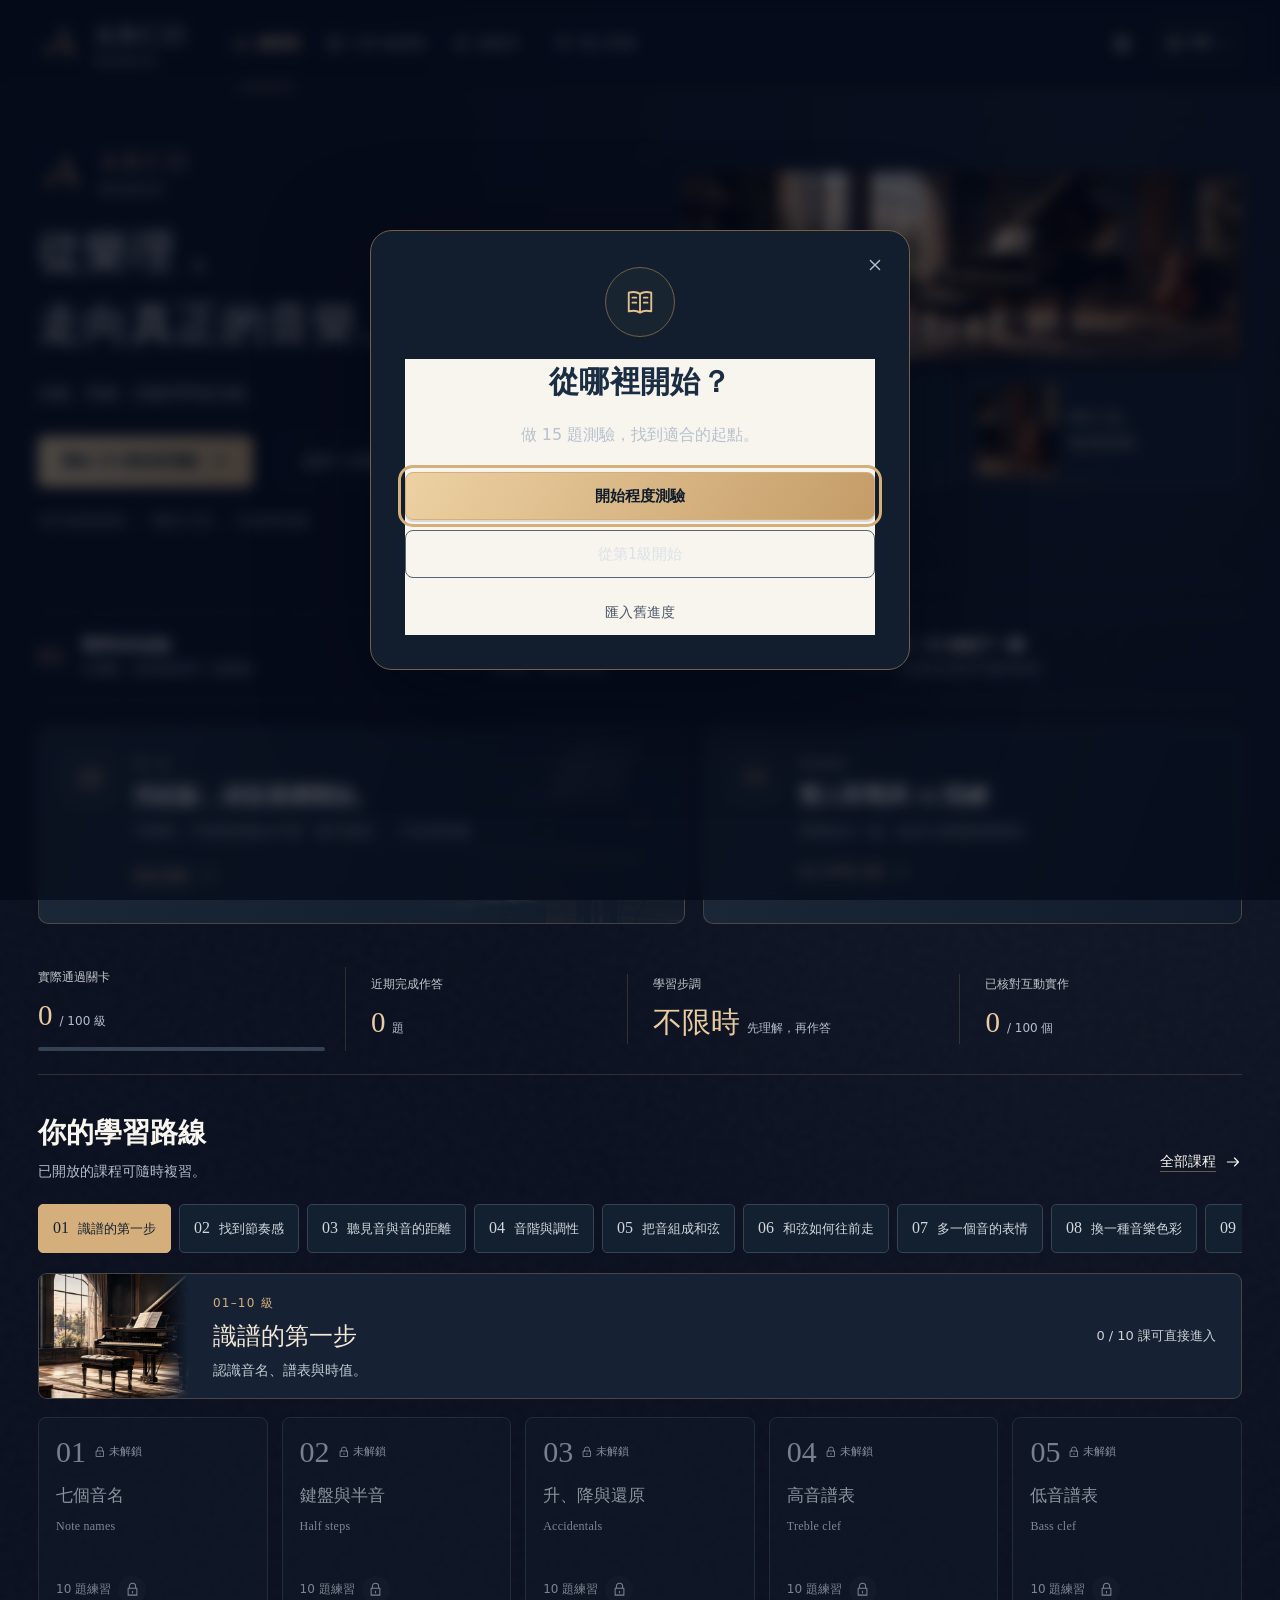
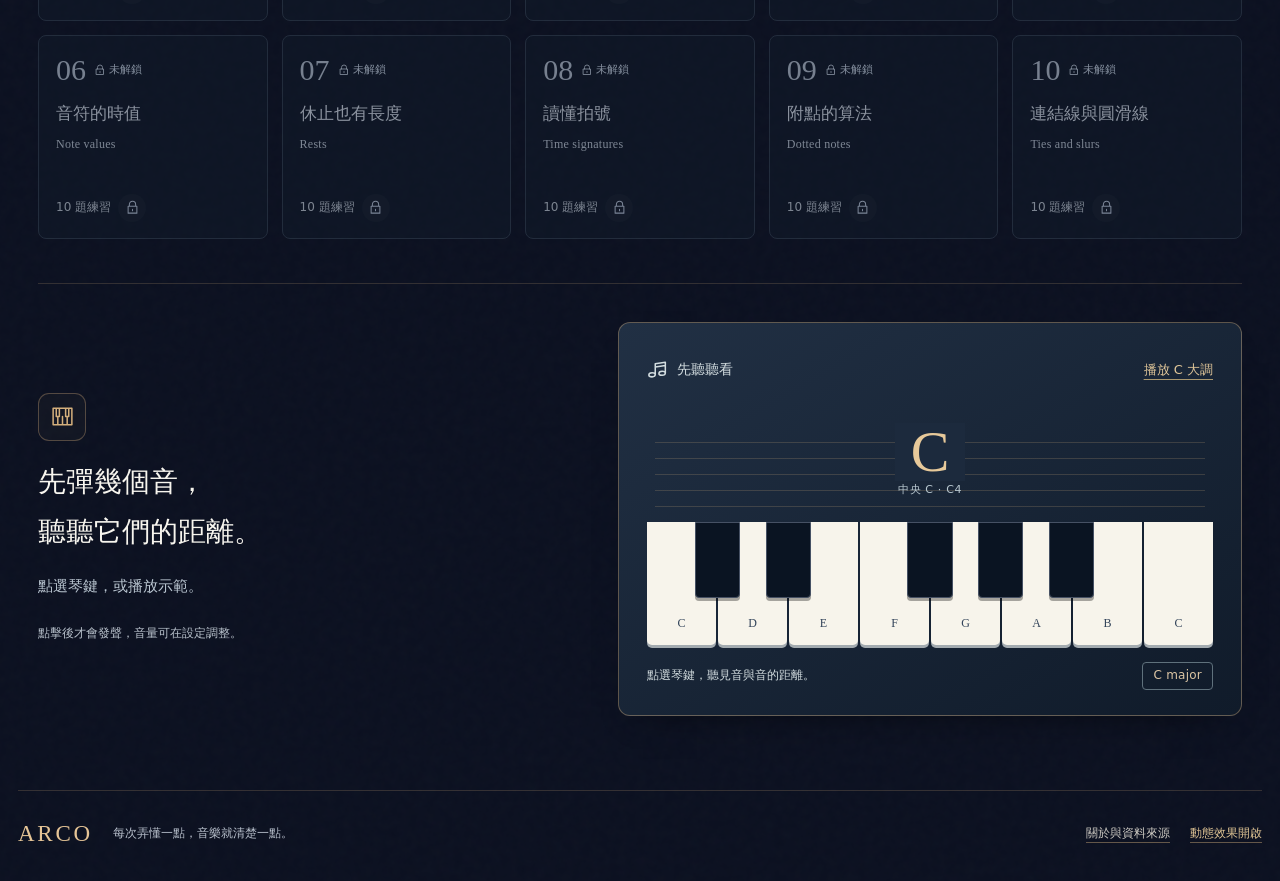
==== index.html @ 60770816 "Add files via upload" ====
<!doctype html>
<html lang="zh-Hant-TW">
<head>
<script id="arco-storage">'use strict';
/** Production storage: original ARCO keys, never copies or merges preview progress.
 * Calls keep native failure semantics, so existing save/backup warnings still work.
 */
window.ArcoStorage = Object.freeze({
 getItem(key){return window.localStorage.getItem(String(key));},
 setItem(key,value){window.localStorage.setItem(String(key),String(value));},
 removeItem(key){window.localStorage.removeItem(String(key));},
 key(index){return window.localStorage.key(index);},
 get length(){return window.localStorage.length;},
 addEventListener(...args){window.addEventListener(...args);}
});
</script>
<meta charset="utf-8"><meta name="viewport" content="width=device-width, initial-scale=1">
<meta name="theme-color" content="#0B1020"><meta name="description" content="100 級樂理練習。每課一個觀念，先聽再試，把知識帶進演奏。">
<title>ARCO 正式版 | 樂理練習室｜把樂理帶進演奏</title>
<meta name="color-scheme" content="dark light">
<!-- ARCO social preview: static tags for link crawlers; gold-logo-r1. -->
<!-- Keep these absolute URLs in sync if the public website moves. -->
<link rel="canonical" href="https://chien930207-cyber.github.io/ARCO/">
<meta property="og:type" content="website">
<meta property="og:site_name" content="ARCO">
<meta property="og:title" content="ARCO｜樂理教學網站">
<meta property="og:description" content="100 級循序漸進的課程，搭配圖解與闖關練習，帶你一步步享受樂理的世界。零基礎也能開始，一起來試試！">
<meta property="og:url" content="https://chien930207-cyber.github.io/ARCO/">
<meta property="og:locale" content="zh_TW">
<meta property="og:image" content="https://chien930207-cyber.github.io/ARCO/icons/arco-share-gold-r1.png">
<meta property="og:image:secure_url" content="https://chien930207-cyber.github.io/ARCO/icons/arco-share-gold-r1.png">
<meta property="og:image:type" content="image/png">
<meta property="og:image:width" content="1200">
<meta property="og:image:height" content="630">
<meta property="og:image:alt" content="ARCO 金色 A Logo，深藍色背景">
<meta name="twitter:card" content="summary_large_image">
<meta name="twitter:title" content="ARCO｜樂理教學網站">
<meta name="twitter:description" content="100 級循序漸進的課程，搭配圖解與闖關練習，帶你一步步享受樂理的世界。零基礎也能開始，一起來試試！">
<meta name="twitter:image" content="https://chien930207-cyber.github.io/ARCO/icons/arco-share-gold-r1.png">
<meta name="twitter:image:alt" content="ARCO 金色 A Logo，深藍色背景">
<!-- End ARCO social preview. -->
<link rel="icon" href="./favicon.ico">
<link rel="icon" type="image/png" sizes="32x32" href="./icons/arco-gold-32-r3.png">
<link rel="apple-touch-icon" sizes="180x180" href="./icons/arco-gold-180-r3.png">
<!-- ARCO approved gold logo / deployment gold-r3 -->






<meta name="application-name" content="ARCO">
<meta name="apple-mobile-web-app-title" content="ARCO">
<meta name="mobile-web-app-capable" content="yes">
<meta name="apple-mobile-web-app-capable" content="yes">
<meta name="apple-mobile-web-app-status-bar-style" content="default">
<meta name="arco-icon-release" content="gold-r3">
<meta name="arco-music-release" content="2.6.2-recordings-default-on">
<style>*{box-sizing:border-box} :root{--paper:#f3f5f4;--white:#fff;--ink:#172c3b;--navy:#203b4c;--brass:#a78246;--gold:#d5b987;--muted:#53636c;--line:#dce3e3;--pale:#e9eff0;--good:#276052;--bad:#a13f39;--serif:'Noto Serif CJK TC','Noto Serif TC','Songti TC','PMingLiU',Georgia,serif;--sans:'Noto Sans CJK TC','PingFang TC','Microsoft JhengHei',system-ui,sans-serif}html{scroll-behavior:smooth;scroll-padding-top:100px}body{margin:0;background:var(--paper);color:var(--ink);font-family:var(--sans);font-size:16px;line-height:1.7}button,input,select{font:inherit}button,a,input,select{touch-action:manipulation}button{cursor:pointer;color:inherit}button:disabled{cursor:not-allowed;opacity:.55}a{color:inherit;text-decoration:none}a:hover{text-decoration:none}button{border:0;background:none}button:focus-visible,a:focus-visible,input:focus-visible,select:focus-visible,summary:focus-visible{outline:3px solid var(--brass);outline-offset:4px}svg{width:22px;height:22px;fill:none;stroke:currentColor;stroke-width:1.6;stroke-linecap:round;stroke-linejoin:round;flex-shrink:0}h1,h2,h3,h4,p{margin:0}h1,h2,h3{line-height:1.35}h1,h2{font-family:var(--serif);font-weight:600}h1{font-size:42px;letter-spacing:.015em}h2{font-size:29px}h3{font-size:18px;font-weight:600}p{max-width:72ch}small{font-size:13px}button,a{ -webkit-tap-highlight-color:transparent}input,select{border:1px solid var(--line);border-radius:7px;background:var(--white);min-height:46px;padding:9px 12px;max-width:100%;color:var(--ink)}input[type=range]{padding:0;min-height:30px;accent-color:var(--navy)}input[type=checkbox]{min-height:22px;width:22px;accent-color:var(--ink)}label{font-size:14px;font-weight:600}hr{border:0;border-top:1px solid var(--line);margin:28px 0}.skip{position:fixed;top:-100px;z-index:999;background:var(--ink);color:white;padding:10px 20px}.skip:focus{top:5px}.header{height:88px;position:sticky;top:0;z-index:30;background:rgba(243,245,244,.97);border-bottom:1px solid var(--line)}.header-inner{max-width:1280px;margin:auto;padding:0 42px;height:100%;display:flex;align-items:center;gap:48px}.brand{display:flex;align-items:center;gap:13px;flex-shrink:0}.brand svg{width:37px;height:40px;stroke-width:1.3}.brand>span{font-family:Georgia,serif;font-size:29px;line-height:1.12;letter-spacing:.095em}.brand small{font-family:var(--sans);font-size:10px;letter-spacing:.23em;display:block;margin-top:6px}.header nav{display:flex;align-self:stretch;gap:29px;align-items:center}.header nav a{font-size:14px;white-space:nowrap;display:flex;align-items:center;gap:5px;height:100%;position:relative;color:var(--muted)}.header nav a.active{color:var(--ink);font-weight:600}.header nav a.active:after{content:'';position:absolute;bottom:0;left:0;right:0;height:3px;background:var(--ink)}#wrong-count:not(:empty){font-size:10px;min-width:17px;padding:0 4px;border-radius:10px;background:var(--line);text-align:center}.header-tools{margin-left:auto;display:flex;gap:12px;align-items:center}.mode-badge{font-size:12px;border:1px solid #c1cacc;border-radius:30px;padding:6px 13px;white-space:nowrap;min-height:38px}.icon-button{display:inline-flex;align-items:center;justify-content:center;width:44px;height:44px;border-radius:50%}.icon-button:hover{background:var(--pale)}main{max-width:1280px;margin:0 auto;padding:46px 42px 70px;min-height:calc(100vh - 181px)}main:focus{outline:none}.hero{display:grid;grid-template-columns:1fr 1.05fr;gap:64px;align-items:center;min-height:390px;margin:5px 0 45px}.hero-copy{padding:12px 0}.hero h1{font-size:46px;line-height:1.55;letter-spacing:.02em;margin-bottom:20px}.hero .intro{color:var(--muted);font-size:16px;line-height:1.95;max-width:355px}.hero-actions{display:flex;align-items:center;gap:22px;margin-top:29px}.btn{display:inline-flex;align-items:center;justify-content:center;gap:9px;min-height:48px;padding:11px 23px;border:1px solid var(--ink);border-radius:7px;background:var(--ink);color:#fff;font-size:14px;font-weight:600;transition:background .18s,transform .18s}.btn:hover:not(:disabled){background:#304958;transform:translateY(-1px)}.btn.secondary{background:transparent;color:var(--ink);border-color:#bbc7cc}.btn.secondary:hover{background:var(--pale)}.btn.light{background:#fff;color:var(--ink);border-color:#fff}.btn.small{min-height:42px;padding:7px 16px;font-size:13px}.btn.danger{background:var(--bad);border-color:var(--bad)}.text-button{display:inline-flex;align-items:center;gap:8px;padding:10px 0;min-height:44px;font-size:14px;text-decoration:underline;text-underline-offset:5px;text-decoration-color:#a8b4b9}.text-button:hover{color:var(--brass)}.hint{font-size:13px;color:var(--muted)}.hero .hint{margin-top:18px}.instrument{position:relative;background:var(--ink);color:#eef3f4;border-radius:16px;padding:28px 32px 30px;overflow:hidden;box-shadow:0 20px 30px -25px #12202d80}.instrument-top{display:flex;justify-content:space-between;align-items:center;font-size:13px;color:#d2dcdf;gap:8px}.instrument-title{display:flex;align-items:center;gap:8px;font-size:14px}.instrument-top .text-button{color:#e0c699;font-size:12px;min-height:30px;padding:0;text-decoration-color:#aa986f}.instrument-note{height:126px;display:flex;align-items:center;justify-content:center;position:relative;margin:12px 0 2px}.instrument-note:before{content:'';position:absolute;left:8px;right:8px;top:23px;height:81px;background:repeating-linear-gradient(transparent 0,transparent 15px,#aabbc332 15px,#aabbc332 16px)}.instrument-note .note-name{font-family:Georgia,serif;font-size:58px;line-height:1;color:#e4c995;z-index:1;min-width:60px;text-align:center;position:relative;background:var(--ink);padding:0 16px}.instrument-note .note-detail{position:absolute;bottom:0;font-size:11px;color:#bac9d1;letter-spacing:.06em}.piano{height:136px;display:flex;position:relative;margin:24px 0 17px;gap:2px;isolation:isolate}.piano .white-key{border-radius:0 0 5px 5px;background:#f4f5f0;flex:1;position:relative;box-shadow:0 3px 0 #a3abb0;color:#78838b;font-family:Georgia,serif;font-size:12px;padding-top:95px;min-width:0;transition:background .12s}.piano .white-key.active{background:#d3bc93;color:#172c3b;transform:translateY(2px)}.piano .black-key{position:absolute;background:#11212d;border:1px solid #384b59;z-index:2;width:8%;height:83px;border-radius:0 0 4px 4px;top:0;transform:translateX(-50%);box-shadow:0 3px 0 #0005;padding:0}.piano .black-key.active{background:#a78246;transform:translate(-50%,2px)}.instrument-bottom{display:flex;align-items:center;justify-content:space-between;font-size:12px;color:#d2dcdf}.instrument-bottom .key-tag{border:1px solid #5f717c;padding:2px 10px;border-radius:4px;letter-spacing:.02em}.progress-strip{border-top:1px solid var(--line);border-bottom:1px solid var(--line);padding:22px 0;display:grid;grid-template-columns:1.2fr 1fr 1fr 1.2fr;gap:24px;align-items:center;margin-bottom:43px}.progress-strip .stat{border-right:1px solid var(--line);padding-right:20px}.progress-strip .stat:last-child{border:0;padding:0}.stat-label{font-size:12px;color:var(--muted);display:block;margin-bottom:5px}.stat-value{font-family:Georgia,serif;font-size:25px}.stat-value span{font-family:var(--sans);font-size:12px;margin-left:7px;color:var(--muted)}.progress-strip p{font-size:12px;line-height:1.7}.tiny-progress{height:3px;background:#dce3e5;margin-top:10px;border-radius:5px;overflow:hidden}.tiny-progress div{height:100%;background:var(--brass)}.section-heading{display:flex;justify-content:space-between;align-items:flex-end;margin-bottom:24px;gap:16px}.section-heading p{color:var(--muted);font-size:14px;margin-top:7px}.section-heading .text-button{white-space:nowrap}.chapter-tabs{display:flex;gap:9px;overflow:auto;padding-bottom:13px;margin:0 0 11px;scrollbar-width:thin}.chapter-tab{flex-shrink:0;padding:9px 14px;border:1px solid var(--line);border-radius:5px;font-size:13px;min-height:45px;display:flex;align-items:center;gap:9px;background:#fff}.chapter-tab.active{background:var(--ink);border-color:var(--ink);color:white}.chapter-tab span{font-family:Georgia,serif;opacity:.75}.course-grid{display:grid;grid-template-columns:repeat(5,minmax(0,1fr));gap:12px}.course{border:1px solid var(--line);border-radius:8px;background:#fff;padding:17px 17px 15px;text-align:left;min-height:155px;display:flex;flex-direction:column;position:relative;transition:transform .17s,border-color .17s;overflow:hidden}.course:hover:not(:disabled){border-color:var(--brass);transform:translateY(-3px)}.course-top{display:flex;justify-content:space-between;align-items:center;color:var(--muted);font-size:11px;margin-bottom:15px}.level-number{font-family:Georgia,serif;font-size:24px;color:var(--ink)}.course h3{font-family:var(--serif);font-size:16px;line-height:1.5;margin-bottom:12px}.course-bottom{margin-top:auto;font-size:11px;color:var(--muted);display:flex;justify-content:space-between;align-items:center;gap:3px}.course-bottom svg{width:15px;height:15px}.course.passed{border-color:#a6bdb4}.course.passed .course-status{color:var(--good)}.course.current{background:#e8eeed;border-color:#b1c0c2}.course.locked{background:#eef1f0;opacity:.66}.quiet-banner{margin-top:34px;background:var(--pale);padding:23px 27px;border-radius:9px;display:flex;align-items:center;gap:20px}.quiet-banner>svg{width:32px;height:32px}.quiet-banner h3{font-family:var(--serif);font-size:18px}.quiet-banner p{font-size:13px;color:var(--muted);margin-top:4px}.quiet-banner .btn{margin-left:auto;white-space:nowrap}.footer{max-width:1196px;margin:0 auto;padding:22px 0 26px;border-top:1px solid var(--line);display:flex;align-items:center;gap:22px;font-size:12px;color:var(--muted)}.footer-brand{font-family:Georgia,serif;font-size:20px;letter-spacing:.08em;color:var(--ink)}.footer .text-button{margin-left:auto;font-size:12px}.footer small{font-size:11px}.page-head{margin:6px 0 31px;display:flex;justify-content:space-between;align-items:flex-end;gap:24px}.page-head h1{font-size:36px}.page-head p{margin-top:11px;font-size:15px;color:var(--muted)}.badge{display:inline-block;border:1px solid #bccbc8;background:#edf2ef;color:#33534b;border-radius:4px;padding:3px 8px;font-size:11px;white-space:nowrap}.badge.test{background:#f2ece1;border-color:#dcccad;color:#785e31}.toolbar{display:flex;gap:12px;margin:25px 0 22px;align-items:center}.search-box{position:relative;flex:1;max-width:390px}.search-box input{width:100%;padding-left:42px}.search-box svg{position:absolute;left:12px;top:13px;width:18px;height:18px;color:var(--muted)}.toolbar select{font-size:14px;flex-shrink:1}.result-count{font-size:12px;color:var(--muted);margin-left:auto;white-space:nowrap}.catalog-section{margin-bottom:40px}.catalog-section-head{display:flex;align-items:center;gap:14px;margin-bottom:17px}.chapter-num{font-family:Georgia,serif;font-size:20px;color:var(--brass)}.catalog-section-head h2{font-size:21px}.catalog-section-head p{font-size:12px;color:var(--muted);margin-top:3px}.breadcrumb{display:flex;gap:9px;align-items:center;font-size:12px;color:var(--muted);margin-bottom:24px}.breadcrumb a{min-height:35px;display:flex;align-items:center}.lesson-heading{margin-bottom:34px}.lesson-heading h1{margin:10px 0 11px}.lesson-heading .english{font-family:Georgia,serif;font-size:18px;color:var(--muted)}.lesson-layout{display:grid;grid-template-columns:minmax(0,1fr) 300px;gap:38px;align-items:start}.lesson-body{background:var(--white);border:1px solid var(--line);border-radius:12px;padding:32px}.lesson-body h2{font-size:23px;margin-bottom:17px}.lesson-body p{line-height:2;font-size:16px}.lesson-body h3{font-family:var(--serif);font-size:20px;margin:26px 0 12px}.example{margin:26px 0;padding:22px;background:var(--paper);border-left:3px solid var(--brass);border-radius:0 8px 8px 0}.example .example-label{font-size:12px;color:var(--muted);margin-bottom:10px}.example .example-answer{font-family:var(--serif);font-size:23px;margin:10px 0}.example p{font-size:14px;line-height:1.8}.audio-card{padding:20px 22px;background:var(--navy);color:#eef3f3;border-radius:9px;margin:26px 0}.audio-card p{font-size:14px!important;color:#d8e2e4;line-height:1.8}.audio-card .audio-head{display:flex;align-items:center;gap:13px;margin-bottom:9px}.audio-card .play-button{background:#e4d4b3;color:var(--ink);height:44px;width:44px;border-radius:50%;display:flex;justify-content:center;align-items:center;flex-shrink:0}.audio-card .text-button{color:#f0e0bd;font-size:12px;margin-top:9px}.audio-note{font-size:11px!important;opacity:.8;margin-top:6px}.practical{display:flex;gap:14px;margin-top:25px}.practical>svg{margin-top:4px;color:var(--brass)}.practical h3{margin:0 0 7px}.practical p{font-size:14px;line-height:1.9}.trivia{border:1px solid var(--line);border-radius:8px;padding:18px 21px;margin-top:24px}.trivia h3{font-size:16px;margin:0 0 8px}.trivia p{font-size:14px;line-height:1.9}.source-links{display:grid;gap:9px;margin:12px 0}.source-link{border-bottom:1px solid var(--line);display:flex;align-items:center;justify-content:space-between;gap:16px;padding:12px 0;font-size:13px;min-height:46px}.source-link svg{width:17px;height:17px;color:var(--muted)}.sources-note{font-size:12px!important;color:var(--muted);line-height:1.8!important}.lesson-aside{position:sticky;top:115px;background:var(--ink);color:white;padding:28px 24px;border-radius:12px}.lesson-aside .aside-title{font-size:19px;font-family:var(--serif);margin-bottom:17px}.lesson-aside .aside-stat{display:flex;justify-content:space-between;border-bottom:1px solid #ffffff29;padding:12px 0;font-size:13px}.lesson-aside .aside-stat span{color:#bacbd3}.lesson-aside .btn{width:100%;margin-top:23px}.lesson-aside p{font-size:12px;line-height:1.85;color:#c3d1d7;margin-top:18px}.aside-next{margin-top:20px;font-size:12px;color:var(--muted)}.aside-next button{font-size:13px;text-align:left;min-height:44px}.quiz-wrap{max-width:850px;margin:0 auto}.quiz-top{display:flex;justify-content:space-between;align-items:center;gap:12px;margin-bottom:24px}.quiz-meta{font-size:13px;color:var(--muted)}.quiz-meta b{font-weight:600;color:var(--ink)}.question-progress{display:grid;grid-template-columns:repeat(10,1fr);gap:5px;margin:18px 0 30px}.question-progress i{height:5px;background:#d8e0e1;border-radius:5px}.question-progress i.done{background:var(--ink)}.question-progress i.right{background:var(--good)}.question-progress i.wrong{background:var(--bad)}.question-progress i.current{background:var(--brass)}.quiz-card{background:#fff;border:1px solid var(--line);padding:35px 38px;border-radius:13px}.question-label{font-size:12px;color:var(--muted);margin-bottom:15px;display:flex;justify-content:space-between;gap:12px}.quiz-card h1{font-size:26px;line-height:1.65;letter-spacing:0}.quiz-card .options{display:grid;grid-template-columns:1fr 1fr;gap:12px;margin-top:27px}.option{display:flex;align-items:center;gap:13px;background:#f7f9f8;border:1px solid var(--line);padding:16px 17px;border-radius:7px;min-height:67px;text-align:left;font-size:15px}.option .letter{font-family:Georgia,serif;font-size:17px;color:var(--muted);min-width:21px;flex-shrink:0}.option:hover:not(:disabled){border-color:var(--brass);background:#f2eee5}.option:disabled{opacity:1}.option.correct{border-color:#5c9583;background:#eaf3ee;color:#1f5547}.option.wrong{border-color:#bd7a72;background:#f8edeb;color:#853f39}.option:not(.correct):not(.wrong).dim{opacity:.5}.answer-feedback{margin-top:23px;padding:20px 23px;border-radius:7px;background:#edf3ef;border:1px solid #c7dbce;outline:none}.answer-feedback.bad{background:#f6eeeb;border-color:#e1cac6}.answer-feedback strong{display:block;font-size:16px;margin-bottom:7px}.answer-feedback p{font-size:14px;line-height:1.9}.quiz-bottom{display:flex;justify-content:space-between;align-items:center;gap:16px;margin-top:24px}.quiz-bottom .hint{max-width:60%;font-size:12px}.staff{display:block;max-width:100%;width:290px;height:155px;margin:15px auto 0;background:#f7f9f8;border-radius:10px;stroke:var(--ink);stroke-width:1}.staff text{fill:var(--ink);stroke:none;font-family:Georgia,'Noto Music',serif}.staff ellipse{fill:var(--ink);stroke:none}.result-hero{display:flex;align-items:center;gap:35px;margin:24px 0 32px;padding:34px 38px;border-radius:13px;background:var(--ink);color:#fff}.score-circle{border:1px solid #a3b5bb;border-radius:50%;width:135px;height:135px;display:flex;align-items:center;justify-content:center;flex-direction:column;flex-shrink:0}.score-circle strong{font-family:Georgia,serif;font-weight:400;font-size:53px;line-height:1.05;color:#e6ce9c}.score-circle span{font-size:12px;color:#c5d4da;margin-top:8px}.result-hero h1{font-size:28px}.result-hero p{font-size:14px;color:#d1dde1;margin:10px 0 16px}.result-actions{display:flex;gap:12px;flex-wrap:wrap}.answer-list{display:grid;gap:12px;margin:20px 0}.answer-item{padding:20px 23px;border:1px solid var(--line);background:#fff;border-radius:8px}.answer-item summary{cursor:pointer;min-height:40px;font-size:15px;font-weight:600;list-style:none;display:flex;gap:13px;align-items:start}.answer-item summary::-webkit-details-marker{display:none}.answer-item summary .answer-status{flex-shrink:0;font-size:13px;padding-top:2px;color:var(--good)}.answer-item.bad summary .answer-status{color:var(--bad)}.answer-item .answer-detail{margin-left:40px;font-size:14px;line-height:1.9;padding-top:10px}.answer-detail .muted{color:var(--muted);font-size:13px}.empty-state{text-align:center;padding:65px 24px;border:1px solid var(--line);background:#fff;border-radius:11px}.empty-state>svg{width:45px;height:45px;margin-bottom:22px;color:var(--brass)}.empty-state h2{font-size:24px;margin-bottom:12px}.empty-state p{margin:0 auto 23px;font-size:14px;color:var(--muted);max-width:450px}.review-row-head{display:flex;align-items:center;gap:9px;font-size:12px;color:var(--muted);margin-bottom:9px}.review-row-head button{margin-left:auto;min-height:34px}.review-row h3{font-size:16px;font-weight:500}.review-row p{font-size:13px;line-height:1.9;margin-top:10px;color:var(--muted)}.review-row .correct-answer{color:var(--good)}.review-actions{display:flex;gap:20px;margin-top:8px}.review-actions button{font-size:12px}.toast{position:fixed;bottom:27px;left:50%;transform:translate(-50%,15px);background:var(--ink);color:#fff;border:1px solid #72818b;padding:12px 23px;border-radius:8px;font-size:13px;z-index:100;box-shadow:0 8px 26px #172c3b26;opacity:0;pointer-events:none;transition:opacity .15s,transform .15s;max-width:calc(100vw - 30px);width:max-content}.toast.show{opacity:1;transform:translate(-50%,0)}dialog{border:1px solid var(--line);border-radius:15px;padding:29px 30px;width:min(560px,calc(100vw - 28px));max-height:90dvh;overflow:auto;color:var(--ink);background:var(--paper);box-shadow:0 20px 70px #0003}dialog::backdrop{background:#11233188;backdrop-filter:blur(3px)}.dialog-head{display:flex;align-items:center;justify-content:space-between;margin-bottom:20px}.dialog-head h2{font-size:26px}.setting-row{display:flex;align-items:center;justify-content:space-between;gap:25px;padding:19px 0;border-top:1px solid var(--line)}.setting-row h3{font-size:15px}.setting-row p{font-size:12px;color:var(--muted);margin-top:5px;line-height:1.8}.setting-row>input{flex-shrink:0}.settings-buttons{display:flex;gap:10px;flex-wrap:wrap;margin:17px 0 0}.settings-buttons .btn{font-size:12px;padding:9px 13px}.switch{position:relative;display:inline-flex;align-items:center;min-width:48px;min-height:44px}.switch input{position:absolute;opacity:0}.switch span{width:45px;height:25px;border-radius:20px;background:#aebbbf;position:relative;display:block}.switch span:after{content:'';position:absolute;height:19px;width:19px;left:3px;top:3px;border-radius:50%;background:white;transition:transform .15s}.switch input:checked+span{background:var(--ink)}.switch input:checked+span:after{transform:translateX(20px)}.switch input:focus-visible+span{outline:3px solid var(--brass);outline-offset:4px}.about-body p{font-size:13px;line-height:1.9;margin-bottom:14px}.about-body h3{font-size:16px;margin:20px 0 10px}.about-body .source-link{font-size:12px}.duel-intro{display:grid;grid-template-columns:1fr 1fr;gap:28px;align-items:start}.duel-panel{background:#fff;border:1px solid var(--line);border-radius:12px;padding:29px}.duel-panel h2{font-size:23px;margin-bottom:12px}.duel-panel p{font-size:14px;color:var(--muted)}.form-field{display:grid;gap:7px;margin:21px 0}.form-field input,.form-field select{width:100%;font-size:14px}.duel-options{display:flex;gap:10px;flex-wrap:wrap}.duel-options .btn{flex:1}.room-code-input{letter-spacing:.4em;font-family:Georgia,serif;font-size:24px!important}.connection-note{margin-top:22px;border-top:1px solid var(--line);padding-top:19px;font-size:12px!important;line-height:1.9}.duel-side{background:var(--ink);color:#fff;border-radius:12px;padding:32px}.duel-side p{font-size:14px;line-height:1.95;color:#d0dde2;margin-top:15px}.duel-side h2{font-size:28px}.duel-side .rule{border-top:1px solid #ffffff26;padding-top:18px;margin-top:20px}.duel-side .rule h3{font-size:15px}.duel-side .rule p{font-size:13px;margin-top:7px}.connection-state{font-size:13px;line-height:1.8;padding:12px 14px;background:var(--pale);border-radius:5px;margin-top:18px;overflow-wrap:anywhere}.room-code{font-family:Georgia,serif;font-size:54px;letter-spacing:.2em;margin:16px 0;color:var(--ink);line-height:1.3}.players{display:grid;grid-template-columns:1fr 1fr;gap:12px;margin:22px 0}.player{border:1px solid var(--line);border-radius:7px;padding:14px;text-align:center;background:var(--paper)}.player strong{display:block;overflow-wrap:anywhere;font-size:15px}.player span{font-size:12px;color:var(--muted)}.duel-scoreboard{display:flex;justify-content:space-between;gap:12px;padding:18px 23px;background:var(--ink);color:#fff;border-radius:10px;margin:16px 0}.duel-scoreboard>div{min-width:0;flex:1}.duel-scoreboard>div:last-child{text-align:right}.duel-scoreboard .player-name{font-size:12px;color:#c9d7dd;overflow-wrap:anywhere}.duel-scoreboard .points{font-family:Georgia,serif;font-size:27px;color:#e6ce9c}.duel-clock{font-size:13px;color:var(--muted);min-width:75px;display:flex;align-items:center;gap:7px}.duel-clock b{font-family:Georgia,serif;color:var(--ink);font-size:22px}.test-label{font-size:12px;padding:9px 12px;border:1px solid #d7c39e;background:#f4eee2;border-radius:5px;margin-bottom:20px;color:#6b532e}.sr-only{position:absolute;width:1px;height:1px;padding:0;margin:-1px;overflow:hidden;clip:rect(0,0,0,0);white-space:nowrap;border:0}@media(min-width:1600px){main{padding-top:55px}.hero{gap:86px}.hero h1{font-size:50px}}@media(max-width:1120px){.header-inner{padding:0 28px;gap:28px}.header nav{gap:22px}.brand>span{font-size:25px}.brand svg{width:30px}.mode-badge{display:none}main{padding:33px 28px 55px}.hero{gap:38px}.hero h1{font-size:38px}.instrument{padding:23px}.course-grid{grid-template-columns:repeat(5,minmax(0,1fr))}.course{padding:14px 12px}.course h3{font-size:15px}.footer{margin:0 28px}.lesson-layout{gap:25px;grid-template-columns:minmax(0,1fr) 260px}.lesson-body{padding:25px}.lesson-aside{padding:25px 20px}.stat-value{font-size:23px}}@media(max-width:800px){.header{height:122px}.header-inner{height:72px;padding:0 22px;position:relative}.header nav{position:absolute;left:22px;right:22px;top:72px;height:50px;gap:0;justify-content:space-between}.header nav a{font-size:13px;height:50px}.header-tools .mode-badge{display:inline-block;font-size:11px}.header-tools{gap:8px}.brand>span{font-size:25px}.brand small{font-size:9px}.hero{grid-template-columns:1fr 1fr;gap:25px;min-height:0;margin-bottom:30px}.hero h1{font-size:31px}.hero .intro{font-size:14px}.hero-actions{gap:13px;flex-wrap:wrap;margin-top:20px}.hero-actions .btn{font-size:12px;padding:9px 15px}.hero-actions .text-button{font-size:12px}.hero .hint{font-size:11px;margin-top:12px}.instrument{padding:18px;border-radius:12px}.instrument-top{font-size:11px}.instrument-title{font-size:12px;gap:5px}.instrument-title svg{width:16px}.instrument-note{height:103px}.instrument-note .note-name{font-size:48px}.piano{height:112px;margin-top:22px}.piano .white-key{padding-top:77px;font-size:10px}.piano .black-key{height:66px}.instrument-bottom{font-size:10px}.instrument-top .text-button{font-size:10px}.progress-strip{gap:15px;padding:19px 0;margin-bottom:29px;grid-template-columns:1fr 1fr 1fr}.progress-strip .stat{padding-right:15px}.progress-strip .stat:nth-child(3){border:0}.progress-strip .stat:last-child{display:none}.stat-label{font-size:11px}.stat-value{font-size:24px}.stat-value span{font-size:10px;margin-left:3px}.course-grid{grid-template-columns:repeat(3,minmax(0,1fr))}.section-heading h2{font-size:25px}.section-heading p{font-size:12px}.quiet-banner{padding:19px}.quiet-banner h3{font-size:16px}.quiet-banner p{font-size:12px}.quiet-banner .btn{font-size:12px;padding:9px 13px}.footer{gap:16px;flex-wrap:wrap}.footer>span{font-size:11px}.footer .text-button{margin-left:auto}.footer small{display:none}.page-head h1{font-size:31px}.lesson-layout{grid-template-columns:1fr;gap:23px}.lesson-aside{position:static}.lesson-aside .aside-stat{display:inline-flex;width:48%;gap:20px;justify-content:flex-start}.lesson-aside .btn{width:auto;margin:20px 0 0}.lesson-aside p{margin-top:13px}.lesson-aside .aside-title{margin-bottom:7px}.lesson-heading h1{font-size:34px}.duel-intro{gap:20px;grid-template-columns:1fr}.duel-side{order:2}.quiz-card{padding:27px}.quiz-card h1{font-size:23px}.page-head .btn{flex-shrink:0}.result-hero{padding:26px;gap:25px}.score-circle{width:110px;height:110px}.score-circle strong{font-size:44px}.result-hero h1{font-size:24px}}@media(max-width:560px){main{padding:25px 20px 42px}.header-inner{padding:0 20px}.header nav{left:20px;right:20px}.header-tools .mode-badge{padding:5px 10px;font-size:10px}.header-tools{gap:3px}.brand{gap:8px}.hero{grid-template-columns:1fr;gap:25px;margin:0 0 27px}.hero-copy{padding:0}.hero h1{font-size:36px;line-height:1.5;margin-bottom:14px}.hero .intro{max-width:100%;font-size:14px;line-height:1.9}.hero-actions{margin-top:22px;gap:22px}.hero-actions .btn{font-size:14px;padding:11px 20px}.hero-actions .text-button{font-size:13px}.hero .hint{margin-top:11px;font-size:11px}.instrument{padding:20px 23px}.instrument-note{height:100px;margin:3px 0}.instrument-top .text-button{font-size:11px}.instrument-title{font-size:13px}.instrument-bottom{font-size:11px}.piano{height:117px;margin:18px 0 14px}.piano .black-key{height:69px}.piano .white-key{padding-top:80px;font-size:11px}.progress-strip{gap:13px}.stat-value{font-size:25px}.stat-value span{display:block;margin:0;font-size:10px}.stat-label{font-size:10px}.progress-strip .stat{padding-right:9px}.section-heading h2{font-size:24px}.section-heading p{font-size:12px}.section-heading .text-button{font-size:11px}.course-grid{grid-template-columns:repeat(2,minmax(0,1fr));gap:10px}.course{padding:16px;min-height:150px}.course h3{font-size:16px}.course-top{margin-bottom:12px}.chapter-tab{font-size:12px;padding:8px 12px}.quiet-banner{display:grid;grid-template-columns:1fr;padding:22px;gap:12px}.quiet-banner>svg{display:none}.quiet-banner .btn{margin:0;justify-self:start}.footer{margin:0 20px;padding:20px 0;gap:10px 20px}.footer>span{display:none}.footer .text-button{font-size:11px}.page-head{align-items:flex-start;gap:17px;flex-direction:column;margin-top:0}.page-head h1{font-size:31px}.page-head p{font-size:13px}.page-head .btn{font-size:12px}.toolbar{flex-wrap:wrap;gap:10px}.search-box{max-width:none;flex-basis:100%}.toolbar select{flex:1;min-width:0;font-size:12px}.result-count{font-size:11px}.lesson-heading h1{font-size:30px}.lesson-heading .english{font-size:16px}.breadcrumb{font-size:11px;gap:6px;margin-bottom:17px;flex-wrap:wrap}.lesson-body{padding:23px 21px}.lesson-body p{font-size:15px;line-height:1.95}.lesson-body h2{font-size:22px}.lesson-body h3{font-size:19px}.example{padding:17px}.example .example-answer{font-size:20px;overflow-wrap:anywhere}.example p{font-size:13px}.audio-card{padding:17px}.audio-card p{font-size:12px!important}.practical{gap:10px}.practical p{font-size:13px}.practical>svg{width:19px}.trivia{padding:16px}.trivia h3{font-size:16px}.trivia p{font-size:13px}.source-link{font-size:12px;line-height:1.7}.quiz-top{gap:10px;margin-bottom:16px}.quiz-top .text-button{font-size:12px}.quiz-meta{font-size:11px;text-align:right}.quiz-card{padding:24px 19px}.quiz-card h1{font-size:22px}.quiz-card .options{grid-template-columns:1fr;gap:10px;margin-top:23px}.option{padding:13px 15px;min-height:60px;font-size:14px}.question-progress{margin:16px 0 22px;gap:4px}.question-label{font-size:11px}.quiz-bottom{align-items:flex-start;gap:12px}.quiz-bottom .hint{font-size:11px;max-width:50%}.quiz-bottom .btn{padding:10px 18px;font-size:13px}.answer-feedback{padding:17px}.answer-feedback p{font-size:13px}.result-hero{padding:27px 22px;flex-direction:column;align-items:flex-start;gap:21px}.score-circle{width:105px;height:105px}.result-hero h1{font-size:25px}.result-hero p{font-size:13px}.result-actions .btn{font-size:12px;padding:9px 15px}.answer-item{padding:17px}.answer-item summary{font-size:14px;gap:10px}.answer-item .answer-detail{margin-left:0;font-size:13px}.review-row-head{font-size:11px;flex-wrap:wrap;gap:6px}.review-row h3{font-size:15px}.review-row p{font-size:12px}.review-actions{flex-wrap:wrap;gap:12px}.review-actions button{font-size:11px}.duel-panel{padding:23px}.duel-side{padding:25px}.duel-side h2{font-size:25px}.duel-options .btn{font-size:13px;padding:10px 13px}.room-code{font-size:44px}.players{gap:9px}.player{padding:13px 9px}.player strong{font-size:13px}.player span{font-size:11px}.duel-scoreboard{padding:16px}.duel-clock{min-width:62px}.duel-clock b{font-size:18px}dialog{padding:23px 22px}.settings-buttons{gap:8px}.setting-row{gap:15px}.setting-row input[type=range]{width:130px}.setting-row h3{font-size:14px}}@media(prefers-reduced-motion:reduce){html{scroll-behavior:auto}*,*:before,*:after{animation:none!important;transition:none!important}}
.switch input{inset:0;width:100%;height:100%;margin:0;z-index:1;cursor:pointer}.switch span{pointer-events:none}

/* v2: placement, practical learning, and optional computer play. */
.subtle-label{display:block;font-size:13px;line-height:1.5;font-weight:600;color:var(--muted);margin-bottom:10px}
.placement-banner{display:flex;gap:30px;align-items:center;justify-content:space-between;padding:26px 30px;margin:6px 0 28px;border:1px solid #cbd6d9;border-left:4px solid var(--brass);border-radius:8px;background:var(--white)}
.placement-banner h2{font-size:25px;margin-bottom:8px}.placement-banner p{color:var(--muted);font-size:15px}.placement-banner .btn{flex-shrink:0}
#welcome{padding:0;width:min(880px,calc(100vw - 32px));max-height:calc(100dvh - 32px);border:0;border-radius:14px;color:var(--ink);background:var(--white)}
#welcome[open]{display:grid;grid-template-columns:300px minmax(0,1fr)}#welcome::backdrop{background:rgba(13,32,43,.65)}
.welcome-art{background:var(--ink);color:var(--gold);padding:44px 30px;display:flex;flex-direction:column;justify-content:space-between;min-height:520px;overflow:hidden}.welcome-art>span{font:32px Georgia,serif;letter-spacing:.1em}
.welcome-staff{position:relative;margin:0 -65px 85px -12px;transform:rotate(-14deg)}.welcome-staff i{display:block;height:1px;background:#657782;margin:17px 0}.welcome-staff b{position:absolute;top:-105px;left:48px;font:210px Georgia,serif;font-weight:normal;color:var(--gold)}
.welcome-copy{position:relative;padding:45px 40px 30px}.welcome-copy h1{font-size:35px;margin-bottom:18px}.welcome-copy p{font-size:15px;line-height:1.85}.welcome-copy>.btn{display:flex;width:100%;justify-content:center;margin-top:12px}.welcome-copy>.text-button{display:flex;margin:12px auto 18px;min-height:44px}.welcome-close{position:absolute;top:9px;right:9px}.welcome-facts{display:flex;flex-wrap:wrap;gap:7px 16px;margin:20px 0;font-size:13px;color:var(--muted)}.welcome-facts span:before{content:'✓';margin-right:5px;color:var(--good)}.welcome-copy .hint{font-size:12px;line-height:1.7}
.placement-intro{max-width:700px;margin:60px auto 100px}.placement-intro h1{margin-bottom:22px}.placement-intro>p{margin-bottom:24px}.placement-progress{display:flex;justify-content:space-between;gap:15px;font-size:14px;margin:20px 0;color:var(--muted)}.placement-wrap .option.current{border-color:var(--ink);background:var(--pale);box-shadow:inset 0 0 0 1px var(--ink)}.selected-unknown{background:var(--pale);border-radius:6px;padding:8px 12px}.placement-wrap #placement-title{outline:none}.placement-result .result-hero{margin-bottom:26px}.placement-result .subtle-label{color:#d5e1e5}.placement-explainer,.placement-review{padding:28px;background:var(--white);border:1px solid var(--line);border-radius:10px;margin:20px 0}.placement-explainer h2,.placement-review h2{font-size:25px;margin-bottom:14px}.placement-explainer p{margin-top:12px;line-height:1.85}.review-topic-list{display:flex;flex-wrap:wrap;gap:9px;margin:18px 0 26px}.review-topic-list span{font-size:14px;padding:7px 11px;border-radius:5px;background:var(--pale)}.placement-review summary{cursor:pointer;min-height:44px;padding:10px 0;font-weight:600}.placement-answer{padding:22px 0;border-top:1px solid var(--line)}.placement-answer h3{margin:12px 0;font-size:17px}.placement-answer p{font-size:15px;margin:8px 0}
.lesson-purpose{margin-top:24px;padding:20px 24px;background:var(--pale);border-radius:8px;max-width:820px}.lesson-purpose>span{font-size:13px;margin-right:16px;color:var(--muted)}.lesson-purpose>strong{font-size:18px}.lesson-purpose p{margin-top:8px;font-size:16px}.lesson-tabs{display:flex;flex-wrap:wrap;gap:6px;border-bottom:1px solid var(--line);padding-bottom:15px;margin-bottom:28px}.lesson-tabs button{border-radius:6px;background:var(--pale);font-size:14px;padding:9px 14px;min-height:44px}.lesson-tabs button:hover{background:#dce5e8}
#lesson-read,#practice-studio,#lesson-mission{scroll-margin-top:118px}.lesson-body #lesson-read>p{line-height:1.95;margin:17px 0}.worked-example{padding:25px 28px;background:#edf2f2;border-left:3px solid var(--brass);border-radius:0 8px 8px 0;margin:26px 0}.worked-example h3{margin-bottom:12px}.worked-example p{margin:0!important}.foundation-example{border-bottom:1px solid var(--line);margin:18px 0 26px;padding-bottom:12px}.foundation-example summary{cursor:pointer;min-height:44px;display:list-item;padding:8px 0;font-weight:600}.foundation-example p{font-size:15px}.pitfall{padding:20px 24px;border:1px solid #dccdb9;border-radius:8px;margin:26px 0;background:#faf8f3}.pitfall h3{font-size:17px}.pitfall p{font-size:15px;line-height:1.85;margin:10px 0 0!important}
.practice-studio{padding:26px;border:1px solid #bacbd0;border-radius:12px;background:var(--white);margin:36px 0}.studio-head{display:flex;gap:16px;align-items:center;justify-content:space-between}.studio-head h3{font:600 23px/1.45 var(--serif);margin:0!important}.studio-head .subtle-label{margin-bottom:5px}.studio-head .badge{white-space:nowrap;font-size:12px}.badge.verified{background:#e8f1ec;color:#245447;border-color:#abc7b8}.studio-prompt{font-size:17px;font-weight:500;margin:21px 0!important}.studio-tools{display:flex;flex-wrap:wrap;gap:12px;justify-content:space-between;align-items:center;margin-bottom:18px}.studio-tools>span{font-size:13px;color:var(--muted)}.studio-tools select{margin-left:10px}.key-pads{display:grid;grid-template-columns:repeat(6,minmax(0,1fr));gap:8px}.key-pad{border:1px solid #bac9cd;background:#f8faf9;min-height:74px;border-radius:6px;padding:10px 3px;font-size:14px;font-weight:600;transition:background .12s}.key-pad small{display:block;font-size:12px;font-weight:400;margin-top:3px}.key-pad.accidental{background:var(--navy);color:var(--white);border-color:var(--navy)}.key-pad:hover{box-shadow:inset 0 0 0 2px var(--brass)}.key-pad:active{background:#d5b987;color:var(--ink)}.note-tray{display:flex;align-items:center;flex-wrap:wrap;gap:7px;min-height:70px;padding:15px 0;margin-top:10px}.note-tray>.muted{font-size:14px}.note-chip{display:flex;gap:10px;align-items:center;min-height:44px;padding:7px 11px;background:var(--pale);border-radius:6px;font-size:15px}.note-chip span{font-size:17px;color:var(--muted)}.studio-actions{display:flex;flex-wrap:wrap;align-items:center;gap:10px;margin:22px 0 12px}.studio-actions .text-button{min-height:44px}.practice-feedback{font-size:15px;line-height:1.8}.practice-feedback:not(:empty){padding:16px 18px;border-radius:6px;margin-top:17px}.practice-feedback.good{background:#e8f1ec;color:#245447}.practice-feedback.needs-work{background:#f7ede8;color:#843b34}.studio-limit{font-size:12px!important;line-height:1.85!important;color:var(--muted);margin:18px 0 0!important}.studio-help{font-size:14px;margin:12px 0!important}.rhythm-grid{display:grid;grid-template-columns:repeat(var(--steps),minmax(0,1fr));gap:7px;margin:22px 0}.rhythm-cell{border:1px solid #b8c8ce;min-height:90px;border-radius:6px;background:#f1f5f5;padding:9px 1px}.rhythm-cell strong{display:block;font-size:23px}.rhythm-cell small,.rhythm-cell>span{font-size:12px}.rhythm-cell.selected{background:var(--navy);border-color:var(--navy);color:var(--white)}.rhythm-cell.group-start{border-top:4px solid var(--brass)}.studio-tempo{display:flex;flex-wrap:wrap;gap:12px;align-items:center;font-size:14px;margin-top:12px}.studio-tempo input{flex:1;min-width:100px;max-width:220px}.studio-tempo>span{font-size:12px;font-weight:400;color:var(--muted)}.practice-choices{display:grid;grid-template-columns:1fr 1fr;gap:10px}.practice-choice{border:1px solid #b8c8ce;border-radius:7px;text-align:left;min-height:60px;padding:14px;font-size:15px}.practice-choice.selected{background:var(--navy);color:white;border-color:var(--navy)}
.lesson-mission{padding:30px;background:var(--pale);border-radius:10px;margin:30px 0}.lesson-mission h2{font-size:26px}.mission-steps{list-style:none;padding:0;margin:24px 0}.mission-steps li{border-bottom:1px solid #cdd9dc;padding:16px 0}.mission-steps li:first-child{border-top:1px solid #cdd9dc}.mission-steps label{display:flex;gap:16px;align-items:flex-start;cursor:pointer;font-size:16px;font-weight:400;line-height:1.9;min-height:44px}.mission-steps input{flex-shrink:0;margin-top:6px}.mission-steps small{display:block;font-size:12px;font-weight:600;color:var(--muted);margin-bottom:4px}.success-standard{border-left:3px solid var(--brass);padding-left:18px;margin:25px 0}.success-standard strong{font-size:15px}.success-standard p{font-size:15px;line-height:1.9;margin:8px 0 0!important}.question-ladder{display:grid;gap:7px;padding:20px 0;color:#d8e3e7;font-size:13px;border-bottom:1px solid #597080;margin-bottom:23px}.aside-practice{color:#e0c899!important;min-height:44px;margin-top:10px}.question-phase{display:flex;gap:12px;align-items:center;margin:6px 0 18px;font-size:13px;font-weight:600;color:var(--good)}.question-phase>span{font-weight:400;color:var(--muted)}
.ai-panel{margin-top:36px;border:1px solid var(--line);background:var(--white);padding:34px;border-radius:12px}.ai-panel-heading{display:flex;align-items:center;justify-content:space-between;gap:25px;margin-bottom:24px}.ai-panel-heading h2{font-size:29px;margin-bottom:12px}.ai-panel-heading p{color:var(--muted);font-size:15px}.ai-level-field{max-width:520px}.ai-level-field select{width:100%}.ai-profiles{display:grid;grid-template-columns:repeat(3,minmax(0,1fr));gap:20px;margin-top:25px}.ai-profile{padding:22px;border-top:3px solid #bccbd0;background:#f3f6f5;border-radius:3px 3px 8px 8px;display:flex;flex-direction:column}.ai-profile:nth-child(2){border-top-color:var(--brass)}.ai-profile h3{font:600 22px var(--serif);margin-bottom:14px}.ai-profile p{font-size:14px;color:var(--muted);margin-bottom:22px;flex:1}.ai-profile .btn{justify-content:center}.ai-panel>.connection-note{margin-top:24px;font-size:13px}
@media(max-width:980px){.ai-profiles{gap:12px}.ai-profile{padding:18px}.ai-profile .btn{padding:10px}.practice-studio{padding:22px}.lesson-purpose{max-width:none}}
@media(max-width:680px){#welcome[open]{grid-template-columns:1fr}#welcome{width:calc(100vw - 24px);max-height:calc(100dvh - 24px)}.welcome-art{min-height:78px;height:78px;padding:23px 28px;display:block}.welcome-art>span{font-size:27px}.welcome-staff{display:none}.welcome-copy{padding:28px 25px}.welcome-copy h1{font-size:30px}.welcome-close{top:4px;right:4px}.welcome-copy p{font-size:14px}.welcome-facts{margin:14px 0}.welcome-copy>.btn{min-height:47px}.placement-banner{display:block;padding:22px;margin-bottom:22px}.placement-banner .btn{margin-top:20px}.placement-banner h2{font-size:24px}.placement-progress{font-size:12px;display:block}.placement-progress span{display:block;margin:4px 0}.placement-explainer,.placement-review{padding:22px}.placement-result .result-hero .btn{white-space:normal}.placement-intro{margin:30px 0 60px}.placement-intro h1{font-size:32px}.lesson-purpose{padding:18px}.lesson-purpose>span{display:block;margin-bottom:8px}.lesson-purpose>strong{font-size:18px}.lesson-purpose p{font-size:14px}.lesson-tabs{gap:7px}.lesson-tabs button{font-size:13px;padding:8px 10px;flex:1}.worked-example,.pitfall{padding:21px}.practice-studio{padding:19px;margin:28px 0}.studio-head{align-items:flex-start}.studio-head h3{font-size:21px}.studio-head .badge{font-size:11px;padding:5px 7px}.key-pads{grid-template-columns:repeat(4,minmax(0,1fr));gap:7px}.key-pad{font-size:12px;min-height:68px}.studio-tools>span{font-size:12px}.studio-prompt{font-size:16px}.studio-actions{gap:7px}.studio-actions .btn{font-size:13px;padding:10px 12px}.studio-actions .text-button{font-size:13px}.rhythm-grid{grid-template-columns:repeat(4,minmax(0,1fr))}.rhythm-grid:has(.rhythm-cell:nth-child(6):last-child){grid-template-columns:repeat(3,minmax(0,1fr))}.rhythm-cell{min-height:82px}.practice-choices{grid-template-columns:1fr}.lesson-mission{padding:23px 20px}.lesson-mission h2{font-size:23px}.mission-steps label{font-size:15px;gap:12px}.question-phase{display:block}.question-phase>span{display:block;margin-top:5px}.ai-panel{padding:24px 20px}.ai-panel-heading{display:block}.ai-panel-heading .badge{margin-top:14px}.ai-panel-heading h2{font-size:25px}.ai-profiles{grid-template-columns:1fr}.ai-profile{padding:22px}.ai-profile p{margin-bottom:17px}.ai-profile .btn{align-self:flex-start}#lesson-read,#practice-studio,#lesson-mission{scroll-margin-top:135px}}
@media(prefers-reduced-motion:reduce){.key-pad{transition:none}}@media(max-width:380px){.header-inner{gap:4px}.header-tools .mode-badge{padding:5px 6px}.brand>span{font-size:24px}.studio-head{flex-wrap:wrap}.lesson-body{padding:20px 16px}.practice-studio{padding:16px}.lesson-tabs button{font-size:12px;padding:8px 6px}}

/* v2.1: ARCO's outline system and 15-question placement, no external icon fonts. */
.arco-icon{width:22px;height:22px;stroke-width:1.65;fill:none;vertical-align:middle}
.brand-mark{stroke-width:1.75;fill:none}.brand-mark .brand-strings{stroke:var(--brass)}
.header nav .arco-icon{width:17px;height:17px}.header nav a{gap:7px}
.badge:has(.arco-icon){display:inline-flex;align-items:center;gap:7px}.badge .arco-icon{width:16px;height:16px}
.feature-mark{width:46px;height:46px;border:1px solid #c5cdd0;border-radius:12px;display:flex;align-items:center;justify-content:center;color:var(--ink);margin-bottom:18px}
.feature-mark svg{width:25px;height:25px}.icon-heading{display:flex;align-items:center;gap:12px}.icon-heading svg{width:29px;height:29px;color:var(--brass)}
.welcome-art{justify-content:space-between}.welcome-emblem{display:flex;flex:1;align-items:center;justify-content:center;padding:38px 0}
.welcome-emblem .brand-mark{width:142px;height:150px;color:#e2c897;stroke-width:1.1}.welcome-emblem .brand-strings{stroke:#e2c897}
.welcome-art-caption{font-size:13px;letter-spacing:.12em;color:#e2c897;line-height:1.8}
.welcome-facts>span{display:inline-flex;align-items:center;gap:5px}.welcome-facts>span::before{content:none}.welcome-facts .arco-icon{width:16px;height:16px}
.placement-intro p+p{margin-top:16px}.placement-meter{display:grid;grid-template-columns:repeat(15,1fr);gap:5px;margin:10px 0 23px}.placement-meter i{height:5px;border-radius:4px;background:#d4dfe1}.placement-meter .done{background:var(--ink)}.placement-meter .current{background:var(--brass)}
.placement-access{display:flex;gap:20px;align-items:flex-start;padding:28px 30px;background:#edf3f1;border:1px solid #bfcec8;border-radius:12px;margin:26px 0}.placement-access .feature-mark{flex-shrink:0;border-color:#aec4bb;margin:0;color:var(--good)}.placement-access h2{font-size:25px;margin-bottom:12px}.placement-access p{font-size:15px;line-height:1.9}.placement-access .hint{margin-top:12px;font-size:13px}
.placement-tier-results{display:grid;grid-template-columns:repeat(5,minmax(0,1fr));gap:10px;margin:25px 0 28px}.placement-tier-results>div{display:flex;flex-direction:column;align-items:flex-start;padding:16px 12px;border:1px solid var(--line);border-radius:7px;gap:6px}.placement-tier-results span{font-size:12px;color:var(--muted)}.placement-tier-results strong{font:500 35px/1.3 Georgia,serif;color:var(--ink)}.placement-tier-results strong small{font:400 13px var(--sans);color:var(--muted)}.placement-tier-results .tier-verdict{display:flex;align-items:center;gap:5px;color:var(--ink);margin-top:auto;padding-top:9px}.tier-verdict .arco-icon{width:14px;height:14px}
.placement-explainer>p+p{margin-top:15px}.mode-badge{min-height:44px}
@media(max-width:980px){.header-inner{gap:23px}.header nav{gap:20px}.header nav .arco-icon{width:16px;height:16px}}
@media(max-width:680px){.header nav a{gap:5px}.header nav .arco-icon{width:15px;height:15px}.mode-badge{font-size:11px}.welcome-emblem,.welcome-art-caption{display:none}.welcome-art{height:78px}.welcome-copy .hint{font-size:12px}.placement-access{gap:13px;padding:22px 19px}.placement-access .feature-mark{width:37px;height:37px;border-radius:9px}.placement-access .feature-mark svg{width:21px;height:21px}.placement-access h2{font-size:21px}.placement-access p{font-size:14px}.placement-tier-results{grid-template-columns:repeat(2,minmax(0,1fr));gap:9px}.placement-tier-results>div:last-child{grid-column:1 / -1;display:grid;grid-template-columns:1fr auto;align-items:center}.placement-tier-results>div:last-child strong{grid-column:2;grid-row:1/3}.placement-tier-results>div:last-child .tier-verdict{grid-column:1/-1;padding-top:0}.placement-meter{gap:4px}.quiz-top .badge{font-size:11px}.icon-heading svg{width:25px;height:25px}}
@media(max-width:380px){.header nav a{font-size:12px}.header nav .arco-icon{width:14px;height:14px}.welcome-facts{gap:8px}.welcome-facts span{font-size:11px}}

.brand>.brand-mark{stroke-width:1.75}
@media(max-width:800px){.header nav{gap:0}}
@media(max-width:380px){.header-inner{gap:4px}.header-tools .mode-badge{max-width:98px;overflow:hidden;text-overflow:ellipsis}}

/* v2.1.1: readable lesson flow; deliberately scoped to the lesson page. */
.sr-only{position:absolute;width:1px;height:1px;padding:0;margin:-1px;overflow:hidden;clip:rect(0,0,0,0);white-space:nowrap;border:0}
.lesson-page{--lesson-space:30px}
.lesson-page .breadcrumb{font-size:13px;margin-bottom:20px;flex-wrap:wrap}
.lesson-page .breadcrumb a{gap:6px;min-height:44px}
.lesson-page .breadcrumb svg{width:17px;height:17px}
.lesson-page .lesson-heading{margin-bottom:22px}
.lesson-title-row{display:flex;justify-content:space-between;align-items:center;gap:20px}
.lesson-page .lesson-heading h1{display:flex;align-items:baseline;gap:17px;margin:0 0 8px;font-size:36px;line-height:1.4}
.lesson-title-number{font-family:Georgia,serif;font-weight:400;color:var(--muted);font-size:32px;flex-shrink:0}
.lesson-page .lesson-heading .english{font-size:16px;line-height:1.5}
.lesson-title-row>.badge{flex-shrink:0;font-size:12px;white-space:nowrap}
.lesson-page .lesson-purpose{display:flex;gap:14px;align-items:flex-start;margin-top:23px;max-width:none;padding:18px 22px;background:var(--pale);border-radius:8px}
.lesson-purpose>svg{margin-top:4px;color:var(--navy);width:24px;height:24px}
.lesson-page .lesson-purpose>div>span{font-size:13px;color:var(--muted);display:block;margin-bottom:4px}
.lesson-page .lesson-purpose strong{font-size:19px;font-weight:600;line-height:1.65;display:block}
.lesson-page .lesson-purpose p{font-size:14px;margin-top:5px;color:var(--muted);line-height:1.75}
.lesson-page .lesson-roadmap{display:grid;grid-template-columns:repeat(4,minmax(0,1fr));gap:10px;border:0;padding:0;margin:0 0 30px}
.lesson-roadmap button{display:flex;align-items:center;gap:12px;min-height:58px;text-align:left;background:var(--white);border:1px solid var(--line);border-radius:7px;padding:12px 17px;font-size:15px}
.lesson-roadmap button>span{font-family:Georgia,serif;font-size:17px;color:var(--muted)}
.lesson-roadmap button>strong{font-weight:600;white-space:nowrap}
.lesson-roadmap button>svg{width:17px;height:17px;margin-left:auto;color:var(--muted)}
.lesson-roadmap button:hover{background:var(--pale);border-color:#b2c1c7}
.lesson-page .lesson-layout{grid-template-columns:minmax(0,1fr) 288px;gap:30px;align-items:start}
.lesson-page .lesson-body{padding:0;border:0;border-radius:0;background:transparent;min-width:0}
.lesson-page .lesson-section{padding:var(--lesson-space);background:var(--white);border:1px solid var(--line);border-radius:12px;margin:0 0 26px;overflow-wrap:break-word}
.lesson-section-heading{display:flex;align-items:center;gap:13px;margin-bottom:24px}
.lesson-page .lesson-section-heading h2{font-family:var(--serif);font-size:25px;line-height:1.45;margin:0}
.lesson-step{display:flex;justify-content:center;align-items:center;width:36px;height:36px;border-radius:50%;background:var(--pale);font:17px/1 Georgia,serif;color:var(--navy);flex-shrink:0}
.lesson-page .lesson-body p{font-size:17px;line-height:1.95;max-width:100%;overflow-wrap:break-word}
.lesson-page .lesson-body h3{font-family:var(--sans);font-size:18px;line-height:1.65;margin:0 0 10px}
.lesson-page .lesson-keypoint{padding:20px 23px;background:#f0f4f4;border-left:3px solid var(--brass);border-radius:0 7px 7px 0;margin-bottom:26px}
.lesson-page .lesson-keypoint h3{font-size:14px;letter-spacing:.015em;margin:0 0 8px;color:var(--muted)}
.lesson-page .lesson-keypoint p{margin:0;line-height:1.9}
.concept-stack{display:grid;gap:23px;margin-bottom:26px}
.lesson-page .concept-explanation p{margin:0}
.lesson-page .concept-explanation .concept-lead{font-weight:600;margin-bottom:6px}
.lesson-page .worked-example{padding:22px 24px;background:var(--paper);border:0;border-radius:8px;margin:26px 0 19px}
.lesson-page .worked-example h3{font-size:17px;margin:0 0 9px}
.lesson-page .worked-example p{font-size:16px;line-height:1.95}
.lesson-page .foundation-example{margin:0 0 23px;padding:0;border:1px solid var(--line);border-radius:8px}
.lesson-page .foundation-example summary,.lesson-extra summary,.challenge-details summary{display:flex;align-items:center;gap:10px;cursor:pointer;list-style:none;min-height:54px;padding:12px 18px;font-size:15px;font-weight:600;line-height:1.6}
.lesson-page summary::-webkit-details-marker{display:none}
.lesson-page summary::marker{content:''}
.details-indicator{margin-left:auto;font-family:var(--sans);font-weight:400;font-size:23px;line-height:1;flex-shrink:0;transition:transform .16s}
.lesson-page details[open]>summary>.details-indicator{transform:rotate(45deg)}
.foundation-content{padding:2px 20px 20px}
.lesson-page .foundation-content p{font-size:16px;margin:10px 0 0}
.lesson-page .foundation-question{font-weight:500}
.foundation-answer{display:flex;gap:14px;align-items:baseline;margin:15px 0}
.foundation-answer>span{color:var(--muted);font-size:13px;flex-shrink:0}
.foundation-answer>strong{font-size:18px}
.lesson-page .pitfall{padding:19px 23px;margin:24px 0;background:#faf8f3;border-color:#e3d8c5;border-radius:8px}
.lesson-page .pitfall h3{font-size:16px;margin:0 0 6px}
.lesson-page .pitfall p{font-size:16px;line-height:1.9;margin:0!important}
.lesson-page .audio-card{margin:24px 0 0;padding:20px 22px}
.lesson-page .audio-card p{font-size:15px!important;line-height:1.85}
.lesson-page .audio-card .audio-note{font-size:12px!important;line-height:1.75;margin-top:10px;opacity:1}
.lesson-page .lesson-section-end{display:flex;justify-content:flex-end;border-top:1px solid var(--line);padding-top:15px;margin-top:25px}
.lesson-section-end .text-button{font-size:14px;min-height:44px;gap:10px}
.lesson-page .section-intro{font-size:15px;color:var(--muted);margin:-11px 0 24px;line-height:1.85}
.lesson-page .practice-studio{margin:0;padding:0;border:0;border-radius:0;background:transparent}
.lesson-page .studio-head{gap:15px;margin-top:8px}
.lesson-page .studio-head h3{font-family:var(--sans);font-size:17px;line-height:1.6;margin:0!important}
.lesson-page .studio-prompt{font-size:17px;line-height:1.9;font-weight:500;margin:16px 0 22px!important}
.lesson-page .studio-help{font-size:15px;line-height:1.85}
.lesson-page .studio-tools>span{font-size:13px;line-height:1.7}
.lesson-page .key-pad{font-size:14px;min-height:76px;line-height:1.65}
.lesson-page .studio-actions{gap:10px 12px}
.lesson-page .studio-actions .btn{font-size:14px;min-height:46px}
.lesson-page .studio-actions .text-button{font-size:14px;min-height:44px}
.lesson-page .studio-limit{font-size:13px!important;line-height:1.85!important;color:var(--muted)}
.lesson-page .mission-scene{font-size:19px;margin-bottom:8px}
.lesson-page .mission-goal{font-size:16px;color:var(--muted)}
.lesson-page .mission-steps{margin:25px 0}
.lesson-page .mission-steps li{padding:18px 0;border-color:var(--line)}
.lesson-page .mission-steps label{font-size:17px;line-height:1.85;gap:15px;font-weight:400;min-height:52px}
.lesson-page .mission-steps input{width:23px;height:23px;min-height:23px;margin:5px 0 0;cursor:pointer}
.lesson-page .mission-steps small{font-size:13px;line-height:1.6;margin-bottom:5px;color:var(--muted)}
.lesson-page .success-standard{padding:18px 22px;margin:24px 0;background:#f0f5f2;border:1px solid #d3e0d8;border-radius:8px}
.lesson-page .success-standard strong{font-size:16px;color:var(--good)}
.lesson-page .success-standard p{font-size:16px;margin-top:6px!important;line-height:1.9}
.lesson-extras{display:grid;gap:12px;margin:0}
.lesson-page .lesson-extra{background:var(--white);border:1px solid var(--line);border-radius:9px;padding:0;margin:0}
.lesson-page .lesson-extra summary{padding:15px 22px;min-height:58px;font-size:16px}
.lesson-extra summary svg{width:20px;height:20px;color:var(--muted)}
.extra-content{padding:0 22px 23px}
.lesson-page .extra-content p{font-size:16px;line-height:1.9}
.lesson-page .source-link{font-size:15px;min-height:50px;overflow-wrap:anywhere}
.lesson-page .sources-note{font-size:13px!important;line-height:1.85!important;margin-top:14px}
.lesson-sidebar{position:sticky;top:110px;min-width:0}
.lesson-page .lesson-aside{position:static;padding:25px 23px;border-radius:12px}
.lesson-aside .lesson-step{background:#ffffff12;color:#e3d1ad;border:1px solid #ffffff29;width:33px;height:33px;font-size:16px}
.lesson-page .lesson-aside .lesson-section-heading{gap:11px;margin-bottom:10px}
.lesson-page .lesson-aside h2{font-size:23px;color:var(--white)}
.lesson-page .lesson-aside .challenge-intro{font-size:14px;line-height:1.85;margin:0 0 20px;color:#d3dfe4}
.challenge-metrics{display:grid;grid-template-columns:1fr 1fr;gap:17px;padding:5px 0 21px;border-bottom:1px solid #ffffff29}
.challenge-metrics>div{display:flex;flex-direction:column;gap:5px}
.challenge-metrics>div+div{border-left:1px solid #ffffff29;padding-left:17px}
.challenge-metrics strong{font-size:30px;font-weight:500;line-height:1.2;font-variant-numeric:tabular-nums}
.challenge-metrics strong span{font-size:14px}
.challenge-metrics>div>span{font-size:12px;color:#d3dfe4}
.lesson-page .lesson-aside .aside-stat{display:flex;width:100%;justify-content:space-between;gap:12px;font-size:14px;padding:13px 0}
.lesson-page .lesson-aside .aside-stat>span{color:#d3dfe4}
.lesson-page .lesson-aside .btn{display:flex;width:100%;margin:22px 0 0;min-height:49px;font-size:15px;padding:11px 14px;justify-content:space-between}
.lesson-page .lesson-aside .challenge-note{font-size:13px;line-height:1.85;color:#d3dfe4;margin-top:17px}
.challenge-details{margin-top:19px;border-top:1px solid #ffffff29;border-bottom:1px solid #ffffff29}
.challenge-details summary{padding:12px 0;font-size:13px;font-weight:500;color:#e0e8eb;min-height:45px}
.challenge-details .details-indicator{font-size:19px}
.lesson-page .question-ladder{padding:3px 0 14px;font-size:13px;line-height:1.65;margin:0;border:0;gap:9px}
.lesson-page .challenge-details p{font-size:13px;line-height:1.85;margin:0 0 18px}
.lesson-page .aside-practice{min-height:44px;margin-top:15px;font-size:14px}
.lesson-page .aside-next{margin-top:19px;padding:0 3px;font-size:13px}
.lesson-page .aside-next button{display:flex;align-items:center;gap:10px;width:100%;padding:6px 0;font-size:14px;min-height:48px;line-height:1.8}
.aside-next button svg{width:17px;height:17px;margin-left:auto}
.all-courses-link{margin-top:14px;padding:0 3px;min-height:44px;font-size:14px}
#leave-confirm{width:min(510px,calc(100vw - 28px));padding:30px;background:var(--white);max-height:calc(100dvh - 36px)}
.exit-dialog-mark{width:44px;height:44px;display:flex;align-items:center;justify-content:center;border-radius:50%;background:var(--pale);margin-bottom:18px}
#leave-confirm .dialog-head{margin:0 0 16px}
#leave-confirm h2{font-size:26px;line-height:1.4}
#leave-confirm p{font-size:16px;line-height:1.9;color:var(--muted)}
.exit-dialog-actions{display:grid;grid-template-columns:1fr 1fr;gap:12px;margin-top:26px}
.exit-dialog-actions .btn{font-size:15px;min-height:48px;justify-content:center;padding:10px 12px;white-space:normal}
@media(max-width:1100px){.lesson-page .lesson-layout{grid-template-columns:minmax(0,1fr) 260px;gap:24px}.lesson-page{--lesson-space:25px}.lesson-roadmap button{gap:9px;padding:12px;font-size:14px}.lesson-page .lesson-aside{padding:24px 20px}.lesson-page .lesson-aside .btn{font-size:14px}}
@media(max-width:900px){.lesson-page .lesson-layout{grid-template-columns:minmax(0,1fr)}.lesson-sidebar{position:static}.lesson-page .lesson-aside{padding:27px}.challenge-metrics{max-width:360px}.lesson-page .lesson-aside .aside-stat{max-width:440px}.lesson-page .lesson-aside .btn{max-width:360px}.lesson-page .lesson-aside .challenge-note{max-width:55ch}.lesson-page .lesson-heading h1{font-size:32px}.lesson-title-row{align-items:flex-start}.lesson-title-row>.badge{margin-top:5px}}
@media(max-width:680px){.lesson-page{--lesson-space:22px}.lesson-page .breadcrumb{font-size:12px;gap:7px;margin-bottom:13px}.lesson-page .breadcrumb a{min-height:38px}.lesson-title-row{display:block}.lesson-title-row>.badge{margin-top:13px}.lesson-page .lesson-heading h1{font-size:29px;gap:12px}.lesson-title-number{font-size:27px}.lesson-page .lesson-heading .english{font-size:15px}.lesson-page .lesson-heading{margin-bottom:19px}.lesson-page .lesson-purpose{padding:15px 17px;gap:11px;margin-top:18px}.lesson-page .lesson-purpose strong{font-size:17px;line-height:1.75}.lesson-page .lesson-purpose>div>span{font-size:12px}.lesson-page .lesson-purpose p{font-size:13px;line-height:1.85}.lesson-purpose>svg{width:20px;height:20px}.lesson-page .lesson-roadmap{gap:7px;margin-bottom:23px}.lesson-roadmap button{flex-direction:column;gap:3px;padding:10px 3px;min-height:65px;text-align:center;border-radius:6px;font-size:13px;justify-content:center}.lesson-roadmap button>span{font-size:15px;line-height:1.2}.lesson-roadmap button>svg{display:none}.lesson-page .lesson-section{margin-bottom:20px}.lesson-section-heading{gap:11px;margin-bottom:22px}.lesson-page .lesson-section-heading h2{font-size:23px}.lesson-step{width:33px;height:33px;font-size:16px}.lesson-page .lesson-body p{font-size:16px;line-height:1.95}.lesson-page .lesson-keypoint{padding:17px 18px;margin-bottom:22px}.lesson-page .concept-explanation .concept-lead{margin-bottom:7px}.concept-stack{gap:23px}.lesson-page .worked-example{padding:20px;margin:23px 0 18px}.lesson-page .pitfall{padding:19px 20px}.lesson-page .foundation-example summary{padding:12px 16px;min-height:54px;font-size:15px}.foundation-content{padding:2px 17px 19px}.lesson-page .audio-card{padding:20px}.lesson-page .audio-card p{font-size:14px!important}.lesson-page .section-intro{font-size:14px;line-height:1.85}.lesson-page .studio-head h3{font-size:16px}.lesson-page .studio-head .badge{font-size:12px}.lesson-page .studio-prompt{font-size:16px;line-height:1.9}.lesson-page .studio-tools label{font-size:14px}.lesson-page .studio-tools select{margin-left:6px}.lesson-page .key-pad{font-size:13px;min-height:72px}.lesson-page .studio-actions{gap:9px}.lesson-page .studio-actions .btn{font-size:14px;padding:10px 12px}.lesson-page .studio-limit{font-size:13px!important}.lesson-page .mission-scene{font-size:18px}.lesson-page .mission-steps label{font-size:16px;gap:13px}.lesson-page .success-standard{padding:18px 19px}.lesson-page .lesson-extra summary{font-size:15px;padding:15px 19px}.extra-content{padding:0 19px 21px}.lesson-page .source-link{font-size:14px}.lesson-page .lesson-aside{padding:25px 23px}.lesson-page .lesson-section-end{justify-content:flex-start}.lesson-section-end .text-button{font-size:14px}.lesson-page .all-courses-link{font-size:14px}#leave-confirm{padding:25px 23px}#leave-confirm h2{font-size:24px}#leave-confirm p{font-size:15px}.exit-dialog-actions{gap:10px}.exit-dialog-actions .btn{font-size:14px}}
@media(max-width:380px){.lesson-page{--lesson-space:18px}.lesson-page .lesson-heading h1{font-size:26px}.lesson-title-number{font-size:24px}.lesson-roadmap button{font-size:12px}.lesson-page .lesson-keypoint{padding:16px}.lesson-page .worked-example,.lesson-page .pitfall,.lesson-page .audio-card{padding:17px}.lesson-page .studio-tools select{margin-left:4px;padding:8px}.lesson-page .studio-actions .btn{font-size:13px;padding:10px}.exit-dialog-actions{grid-template-columns:1fr}.lesson-page .lesson-body p{font-size:16px}}
@media(prefers-reduced-motion:reduce){.details-indicator{transition:none}}
.lesson-page p{text-wrap:pretty}
@media(min-width:901px) and (max-height:820px){.lesson-sidebar{position:static}}

/* ARCO / Concert room. A visual layer; no curriculum or scoring changes. */
:root{
 --paper:#0b1020;--white:#142030;--ink:#f7f5ee;--navy:#203b4c;
 --brass:#d4af7c;--gold:#d4af7c;--muted:#b7c1cd;--line:#334050;
 --pale:#1b293a;--good:#8bcaa9;--bad:#f1aaa6;
 --surface:#111c2b;--surface-raised:#192637;--text:#f7f5ee;
 --art-piano:url("[data-uri]");--art-score:url("[data-uri]");--art-city:url("[data-uri]");
 color-scheme:dark;
}
body{background:radial-gradient(ellipse at 85% 0,rgba(64,74,87,.22),transparent 44rem),var(--paper);color:var(--text);font-size:16px;line-height:1.8}
body::before{content:"";position:fixed;inset:0;pointer-events:none;z-index:-1;opacity:.12;background-image:url("data:image/svg+xml,%3Csvg viewBox='0 0 180 180' xmlns='http://www.w3.org/2000/svg'%3E%3Cfilter id='n'%3E%3CfeTurbulence type='fractalNoise' baseFrequency='.78' numOctaves='3' stitchTiles='stitch'/%3E%3C/filter%3E%3Cpath fill='%23fff' filter='url(%23n)' opacity='.4' d='M0 0h180v180H0z'/%3E%3C/svg%3E")}
::selection{background:#d4af7c;color:#0b1020}
button,a,input,select,summary{scroll-margin-top:110px}
h1,h2,h3{text-wrap:balance}p{text-wrap:pretty}
button:focus-visible,a:focus-visible,input:focus-visible,select:focus-visible,summary:focus-visible{outline:3px solid #d4af7c;outline-offset:4px}
button,a{transition:color .18s,background .18s,border-color .18s,transform .18s}
button:active:not(:disabled),.btn:active:not(:disabled){transform:translateY(1px)}
.header{height:88px;background:rgba(11,16,32,.95);border-bottom:1px solid #d4af7c29;backdrop-filter:blur(16px);z-index:30}
.header-inner{max-width:1320px;padding:0 38px;gap:46px}
.brand{gap:11px;color:var(--gold)}
.brand svg{width:45px;height:46px;stroke:none}
.brand>span{font-size:28px;letter-spacing:.14em;color:#f7f5ee}
.brand small{color:#b9b6b0;font-size:11px;letter-spacing:.18em}
.brand-mark.calligraphic{stroke:none;color:#d4af7c}
.header nav{gap:27px}.header nav a{font-size:14px;color:#bec5ce;gap:8px}
.header nav a svg{width:18px;height:18px}
.header nav a.active{color:#e8c99b}.header nav a.active::after{background:#d4af7c;height:2px;left:6px;right:6px}
.header-tools{gap:9px}.mode-badge{border-color:#64707b;font-size:12px;min-height:40px;padding:6px 10px;border-radius:6px}
.preview-tag{font-size:11px;color:#d4af7c;white-space:nowrap;border-left:1px solid #d4af7c66;padding-left:10px;line-height:1.4}
#wrong-count:not(:empty){background:#344355;color:#f7f5ee;font-size:11px}
.icon-button{border-radius:7px}.icon-button:hover{background:#ffffff10}
main{max-width:1320px;padding:34px 38px 66px;min-height:calc(100dvh - 178px)}
.btn,.btn.light{background:linear-gradient(112deg,#ecd1a4,#d4af7c);border:1px solid #d4af7c;color:#16212f;min-height:48px;border-radius:6px;font-size:15px;font-weight:700;box-shadow:0 2px 0 #070e1820}
.btn:hover:not(:disabled),.btn.light:hover:not(:disabled){background:#eed5ad;border-color:#eed5ad;transform:translateY(-1px)}
.btn.secondary{background:transparent;color:var(--ink);border-color:var(--line);font-weight:500;box-shadow:none}
.btn.secondary:hover:not(:disabled){background:var(--pale);border-color:var(--brass)}
.btn:disabled{opacity:.48}.text-button{color:var(--ink);text-decoration-color:#d4af7c70;font-size:14px;gap:8px}
.text-button:hover{color:var(--brass)}.text-button svg{width:18px;height:18px}
.badge,.badge.test{color:#eed2a8;background:#d4af7c12;border-color:#d4af7c66;font-size:12px;white-space:normal}
.feature-mark,.action-symbol{display:inline-flex;width:48px;height:48px;border:1px solid #d4af7c55;align-items:center;justify-content:center;border-radius:11px;color:#d4af7c;background:#d4af7c08;flex-shrink:0}
.feature-mark svg,.action-symbol svg{width:25px;height:25px;stroke-width:1.45}
/* One image-led opening, not a background behind the curriculum. */
.visual-hero{position:relative;grid-template-columns:1.08fr 1fr;gap:40px;min-height:460px;margin:0 0 30px;overflow:hidden;border-bottom:1px solid #d4af7c22;padding-bottom:28px}
.visual-hero .hero-copy{position:relative;z-index:2;padding:15px 0 12px}
.hero-signature{display:flex;align-items:center;gap:13px;color:#d4af7c;margin-bottom:18px}
.hero-signature>.brand-mark{width:49px;height:52px}
.hero-signature>span{font-family:Georgia,serif;letter-spacing:.22em;font-size:25px;line-height:1.3}
.hero-signature small{display:block;font-family:var(--sans);font-size:11px;letter-spacing:.19em;color:#bec4ca;margin-top:4px}
.visual-hero h1{font-size:clamp(36px,3.5vw,48px);font-weight:500;line-height:1.62;letter-spacing:.02em;color:#f7f5ee;margin-bottom:17px;white-space:nowrap}
.visual-hero .intro{max-width:470px;color:#bdc5cd;font-size:16px;line-height:1.95}
.visual-hero .hero-actions{margin-top:27px;gap:26px;flex-wrap:wrap}
.hero-rules{display:flex;align-items:center;gap:13px;margin-top:24px;color:#bfc3c7;font-size:12px;flex-wrap:wrap}
.hero-rules i{height:10px;width:1px;background:#d4af7c60}
.hero-scene{position:relative;align-self:stretch;min-height:410px;display:flex;align-items:center;justify-content:center;padding:14px 12px 42px}
.scene-frame{position:relative;width:100%;height:370px;isolation:isolate;overflow:hidden;border-radius:48% 48% 12px 12px/34% 34% 12px 12px;border:1px solid #d4af7c75;box-shadow:0 28px 60px -25px #000b}
.scene-frame::after{content:"";position:absolute;inset:0;background:linear-gradient(180deg,#09132100 45%,#091321a3 100%);pointer-events:none}
.scene-image{width:100%;height:100%;object-fit:cover;object-position:53% 40%;display:block;transform:scale(1.025);filter:saturate(.74) brightness(.9);animation:scene-arrive 3.8s ease-out both}
.scene-label{position:absolute;bottom:8px;left:20px;right:20px;display:flex;align-items:center;gap:13px;font-family:var(--serif);font-size:13px;color:#d9c29d;letter-spacing:.12em}
.scene-rule{width:36px;height:1px;background:#d4af7c;flex-shrink:0}
.hero-staff{position:absolute;overflow:visible;inset:auto -40px 30px -110px;width:calc(100% + 150px);height:160px;color:#e4bf84;pointer-events:none;stroke-width:1;opacity:.72;z-index:1;filter:drop-shadow(0 2px 4px #050b1880)}
.hero-staff path{fill:none;stroke:currentColor;stroke-width:.8;stroke-dasharray:900;stroke-dashoffset:0;animation:staff-draw 2.4s ease-out both}
.hero-staff .note-stem{stroke-width:1.4}.hero-staff ellipse{fill:currentColor;stroke:none;animation:note-arrive 1.4s .6s both}
/* Clear actions, followed by the real progress. */
.home-actions{display:grid;grid-template-columns:1.2fr 1fr;gap:18px;margin:0 0 24px}
.home-actions .placement-banner,.home-game-entry{display:flex;align-items:flex-start;gap:20px;border:1px solid #d4af7c40;border-radius:10px;background:linear-gradient(110deg,#1c2837,#111b2b);padding:25px 27px;margin:0;position:relative;isolation:isolate;overflow:hidden}
.home-actions .placement-banner::before{content:"";z-index:-1;position:absolute;inset:0 0 0 auto;width:40%;background-image:linear-gradient(90deg,#162233 0%,#162233ac 60%),var(--art-score);background-position:center;background-size:cover;opacity:.25}
.home-actions .subtle-label{font-size:12px;color:#c2bbb0;margin:0 0 5px;font-weight:400}
.home-actions h2{font-size:22px;line-height:1.6;margin:0 0 6px;color:#f7f5ee}
.home-actions p{color:#b8c3ce;font-size:14px;margin:0;line-height:1.85}
.home-actions .text-button,.entry-link{display:inline-flex;align-items:center;gap:8px;color:#e4c494;font-size:14px;margin:8px 0 0;min-height:38px}
.entry-link svg{width:18px;height:18px}.home-game-entry:hover{border-color:#d4af7c99;background:#202d3c}
.progress-strip{padding:19px 0 23px;margin-bottom:39px;border-top:0;border-bottom:1px solid #d4af7c30;gap:25px;grid-template-columns:1.2fr 1fr 1.2fr 1fr}
.progress-strip .stat{border-color:#d4af7c30}.stat-label{font-size:12px;color:#c2c6cc}.stat-value{font-size:29px;color:#e9cc9f;line-height:1.5;font-variant-numeric:tabular-nums}
.stat-value span{font-size:12px;color:#b3becb}.tiny-progress{height:4px;background:#334253}.tiny-progress div{background:#d4af7c;border-radius:4px}
.section-heading{margin-bottom:20px}.section-heading h2{font-size:28px;color:#f7f5ee}.section-heading p{font-size:14px;color:#b2becd}
.chapter-tabs{gap:8px;margin-bottom:10px;padding-bottom:10px;scrollbar-color:#d4af7c55 #0b1020;scrollbar-width:thin}
.chapter-tab{border-radius:5px;background:#132030;border:1px solid #374354;color:#d1d7dd;font-size:13px;min-height:44px}
.chapter-tab:hover{border-color:#d4af7c88}.chapter-tab.active{background:#d4af7c;color:#142031;border-color:#d4af7c}.chapter-tab span{opacity:1;font-size:16px}
.chapter-feature{display:flex;align-items:center;position:relative;gap:24px;min-height:126px;overflow:hidden;background:#162234;border:1px solid #d4af7c40;border-radius:9px;margin-bottom:18px}
.chapter-feature>img{display:block;width:168px;align-self:stretch;height:126px;object-fit:cover;filter:saturate(.7);mask-image:linear-gradient(90deg,#000 80%,#0000)}
.chapter-feature-copy{padding:14px 0;min-width:0}.chapter-feature-copy h3{font-family:var(--serif);font-size:24px;font-weight:500;margin:3px 0 6px;color:#f4e8d6}
.chapter-range{font-size:12px;letter-spacing:.1em;color:#d4af7c}.chapter-feature-copy p{font-size:14px;color:#c1cad2}
.chapter-access{margin-left:auto;align-self:center;padding:0 25px;color:#ccd0d3;font-size:13px;white-space:nowrap}
.course-grid{grid-template-columns:repeat(5,minmax(0,1fr));gap:14px}
.course{background:#131e2e;border:1px solid #3a4555;border-radius:8px;padding:19px 17px 16px;min-height:204px;position:relative;color:#f7f5ee;box-shadow:none}
.course:hover:not(:disabled){transform:translateY(-3px);border-color:#c9a874;box-shadow:0 13px 24px -18px #000a;background:#1b293b}
.course-top{gap:8px;margin-bottom:14px}.level-number{color:#e0bf8e;font-size:30px;line-height:1}
.course-status{font-size:11px;display:flex;align-items:center;gap:3px;color:#ccd0d6}.course-status svg{width:12px;height:12px}
.course h3{font-size:17px;line-height:1.75;margin-bottom:6px;color:#eee8df;font-weight:500}
.course-english{font:12px/1.55 Georgia,serif;color:#aeb8c5;letter-spacing:.02em;margin:0 0 15px;overflow-wrap:anywhere}
.course-bottom{font-size:12px;color:#c0c7cf;gap:7px}.course-bottom svg{width:15px;height:15px}
.course-go{display:flex;justify-content:center;align-items:center;border-radius:50%;width:28px;height:28px;background:#d4af7c12;color:#e4c393;flex-shrink:0}
.course.locked{opacity:1;background:#101928;border-color:#2c3848}.course.locked .level-number{color:#a4afbe}.course.locked h3{color:#c0c8d3}.course.locked .course-status,.course.locked .course-bottom{color:#acb5c0}.course.locked .course-go{background:#ffffff06;color:#a8b5c7}
.course.current{background:linear-gradient(155deg,#2b3541,#182536);border-color:#d4af7c}.course.current .course-status{color:#ecd5af}.course.current .course-go{background:#d4af7c;color:#172236}
.course.passed{border-color:#648e79}.course.passed .course-status{color:#96d6b1}
.course-meter{position:absolute;height:3px;bottom:0;left:0;right:0;background:#334352}.course-meter span{display:block;height:100%;width:100%;background:#d4af7c;transform-origin:left}.course.passed .course-meter span{background:#8bcaa9}
.home-instrument{margin:44px 0 8px;padding-top:38px;border-top:1px solid #d4af7c30;display:grid;grid-template-columns:1fr 1.2fr;gap:60px;align-items:center}
.instrument-copy h2{font-size:28px;line-height:1.8;margin:16px 0 14px;font-weight:500}.instrument-copy p{font-size:15px;color:#bac6d1;line-height:1.95}.small-note{display:block;font-size:12px;color:#b9c2cc;margin-top:22px}
.instrument{background:linear-gradient(150deg,#213044,#101b2a);color:#f7f5ee;border:1px solid #d4af7c65;border-radius:12px;box-shadow:0 16px 35px -25px #000b;padding:25px 28px}
.instrument-note .note-name{background:#1c2a3d;color:#e7c99a}.instrument-note:before{background:repeating-linear-gradient(transparent 0,transparent 15px,#d4af7c33 15px,#d4af7c33 16px)}
.instrument-note{height:96px}.piano{height:123px;margin-top:22px}.piano .white-key{padding-top:81px;color:#33445a;background:#f7f4eb}.piano .black-key{background:#0a1422;border-color:#465164;height:76px}.piano .white-key.active{background:#e0bb82;box-shadow:0 0 17px #d4af7c55;color:#102033}.piano .black-key.active{background:#d4af7c}
.instrument-bottom{font-size:12px;gap:8px}.key-tag{color:#dcc5a4}.instrument-top .text-button{font-size:13px;min-height:44px}
/* Catalog: section headers carry the art, lists stay easy to scan. */
.page-head h1{font-size:35px;font-weight:500}.page-head p{font-size:15px;color:#c0c8d1}
.catalog-head{position:relative;min-height:158px;border:1px solid #d4af7c33;border-radius:12px;padding:30px;overflow:hidden;isolation:isolate;align-items:center;margin:0 0 25px;background:#172537}
.catalog-head:before{content:"";position:absolute;inset:0;z-index:-1;background-image:linear-gradient(90deg,#132033 28%,#132033c9 70%,#1320338f),var(--art-city);background-position:center,right 42%;background-size:cover,430px auto;background-repeat:no-repeat}
.catalog-head h1{font-size:33px}.catalog-head>.badge{max-width:250px;text-align:center;flex-shrink:0;background:#0b1628b3}
.toolbar{padding:17px 18px;background:#141f2e;border:1px solid #364253;border-radius:9px;margin:24px 0 30px}
input,select{background:#0e1928;color:#eff0eb;border-color:#485369;border-radius:6px;min-height:48px;font-size:15px}
input::placeholder{color:#b0bbc7;opacity:1}input[type=range]{accent-color:#d4af7c}
.search-box{max-width:none}.toolbar select{font-size:14px}.result-count{color:#c0c7d0;font-size:12px}
.catalog-section{margin-bottom:38px}.catalog-section-head{padding:8px 0 13px;border-bottom:1px solid #d4af7c29;gap:17px}.chapter-num{width:42px;min-height:42px;background:#d4af7c12;border:1px solid #d4af7c55;border-radius:8px;text-align:center;line-height:40px;color:#d4af7c}
.catalog-section-head h2{font-size:24px;font-weight:500}.catalog-section-head p{font-size:14px;color:#c0c8d1}
/* Paper tokens are scoped. The text is never painted onto an illustration. */
.lesson-body,.quiz-card,.answer-item,.welcome-copy,#leave-confirm,.placement-explainer,.placement-review{
 --paper:#f4f0e8;--white:#fcfaf5;--ink:#1b2b3e;--muted:#536074;--pale:#ebe9e2;--line:#d7d3c8;--brass:#936d36;--good:#286144;--bad:#9c3434;color:#1b2b3e;color-scheme:light;
}
.lesson-page .lesson-layout{grid-template-columns:minmax(0,1fr) 290px;gap:27px}
.lesson-page .breadcrumb{font-size:13px;color:#bbc6d4;gap:10px}
.lesson-page .lesson-heading{position:relative;isolation:isolate;overflow:hidden;border:1px solid #d4af7c42;background:#162234;border-radius:11px;padding:29px 31px;margin:0 0 23px}
.lesson-heading::before{content:"";position:absolute;inset:0;z-index:-1;background-image:linear-gradient(90deg,#152234 35%,#152234cc 68%,#15223494),var(--art-piano);background-repeat:no-repeat;background-position:center,right 46%;background-size:cover,370px auto;opacity:.8}
.lesson-heading[data-art=score]::before{background-image:linear-gradient(90deg,#152234 35%,#152234c9),var(--art-score)}
.lesson-heading[data-art=city]::before{background-image:linear-gradient(90deg,#152234 35%,#152234c9),var(--art-city)}
.lesson-page .lesson-heading h1{font-size:34px;color:#f7f5ee;gap:18px;font-weight:500;margin-top:0}.lesson-title-number{color:#d4af7c;font-size:34px}.lesson-page .lesson-heading .english{font-size:17px;color:#c9c3b9;margin:10px 0 0 0}
.lesson-page .lesson-purpose{max-width:none;background:#0b15296b;border:1px solid #d4af7c44;margin-top:22px;padding:17px 20px;border-radius:8px;gap:14px}
.lesson-page .lesson-purpose>svg{color:#dfbe8a}.lesson-page .lesson-purpose>div>span{color:#d9ba8b;font-size:12px}.lesson-page .lesson-purpose strong{color:#f3eee3;font-size:18px;font-weight:500}.lesson-page .lesson-purpose p{color:#c7d0db;font-size:14px}
.lesson-page .lesson-roadmap{display:grid;grid-template-columns:repeat(4,minmax(0,1fr));padding:0;gap:10px;border:0;margin-bottom:27px;background:transparent}
.lesson-roadmap button{background:#182537;border:1px solid #425065;color:#e0e4e8;padding:12px 16px;gap:12px;border-radius:7px;min-height:57px;font-size:14px;justify-content:flex-start}
.lesson-roadmap button>span{color:#d4af7c}.lesson-roadmap button>strong{font-weight:500}.lesson-roadmap button>svg{width:16px;height:16px;margin-left:auto}
.lesson-roadmap button:hover,.lesson-roadmap button.is-active{background:#d4af7c;color:#162234;border-color:#d4af7c}.lesson-roadmap button.is-active>span,.lesson-roadmap button:hover>span{color:#162234}
.lesson-page .lesson-body{background:transparent;border:0;padding:0;border-radius:0;min-width:0}
.lesson-page .lesson-section{padding:31px;background:#f7f5ee;border:1px solid #e6dfd1;border-radius:9px;box-shadow:0 10px 28px -24px #0009;margin-bottom:24px}
.lesson-page .lesson-section-heading{margin-bottom:23px}.lesson-page .lesson-section-heading h2{font-size:25px;color:#23354a;font-weight:600;margin:0}
.lesson-step{background:transparent;border:1px solid #b99a66;color:#735522;min-width:35px;border-radius:50%}
.lesson-page .lesson-keypoint{border-color:#b08a50;background:#ebe6dc;padding:21px 23px;border-radius:0 7px 7px 0}
.lesson-page .lesson-keypoint h3{color:#685329;font-size:14px}.lesson-page .lesson-keypoint p{font-size:18px;font-weight:500;color:#263447;line-height:1.9}
.lesson-page .lesson-body p{font-size:17px;line-height:1.95;color:#29384b;letter-spacing:.015em}
.lesson-page .concept-explanation .concept-lead{font-size:17px;color:#233449}.lesson-page .concept-explanation p+p{color:#435064}
.lesson-page .worked-example{background:#e9eeec;border-left:3px solid #506d69;border-radius:0 7px 7px 0}.lesson-page .worked-example h3{color:#244e4a}
.lesson-page .pitfall{background:#f3e9da;border-color:#d7c09a;border-left:3px solid #b68847}.lesson-page .pitfall h3{color:#704b1f}
.lesson-page .foundation-example{background:#fffdf7;border-color:#d8d0c2}.foundation-example summary{color:#324053}.foundation-answer{background:#f1eee7}
.lesson-page .audio-card{background:#e9edf0;border-color:#c5ced6;color:#23354b}.lesson-page .audio-card p{font-size:15px;color:#43516a}.audio-card button{background:#1a2b41;color:#ead0a5;border-color:#1a2b41}
.lesson-page .lesson-section-end{border-color:#d5cbb9}.lesson-page .text-button{color:var(--ink)}.lesson-page .lesson-body .text-button:hover{color:#815821}
.lesson-page .lesson-extra{background:#f7f5ee;border-color:#e3dbcd;color:#243449}.lesson-page .lesson-extra summary svg{color:#83663e}.lesson-page .source-link{border-color:#d9d0c1;font-size:15px}.lesson-page .sources-note{color:#536074!important}
.lesson-cover{height:170px;border-radius:9px 9px 0 0;overflow:hidden;position:relative;border:1px solid #d4af7c50;border-bottom:0}
.lesson-cover img{width:100%;height:100%;object-fit:cover;object-position:center 45%;display:block;filter:saturate(.6) brightness(.67)}
.lesson-cover::after{content:"";position:absolute;inset:0;background:linear-gradient(transparent,#0c162ad9)}
.lesson-cover-caption{position:absolute;inset:auto 19px 13px;z-index:1;display:flex;gap:13px;align-items:center;color:#e7c89b}
.lesson-cover-caption>svg{width:55px;height:59px}.lesson-cover-caption>span{font:35px/1.1 Georgia,serif;letter-spacing:.06em}.lesson-cover-caption small{display:block;font-size:12px;color:#e1d2be;margin-top:7px;letter-spacing:.015em}
.lesson-page .lesson-aside{background:#172436;border:1px solid #d4af7c50;border-radius:0 0 9px 9px;padding:23px;color:#f7f5ee}
.lesson-page .lesson-aside h2{font-size:23px;color:#f7f5ee}.lesson-aside .lesson-step{color:#e1be87;background:#d4af7c15;border-color:#d4af7c88}.lesson-page .lesson-aside .challenge-intro{color:#cbd0d7}
.lesson-page .lesson-aside .btn{font-size:14px;gap:8px}.lesson-page .lesson-aside .challenge-note{color:#c4cbd3}.challenge-metrics strong{color:#e7c799}.challenge-metrics>div>span{font-size:12px;color:#c4cbd3}
.challenge-details summary,.lesson-page .challenge-details p{color:#c4cbd3}.lesson-page .aside-practice{color:#e6c797}.lesson-page .aside-next{font-size:13px;color:#c5cdd5}.lesson-page .aside-next button{color:#f1e8db}
.lesson-sidebar{top:106px}.lesson-page .all-courses-link{color:#d5c3a8}.lesson-sidebar .lesson-section-heading{margin-bottom:11px}
.lesson-page .studio-prompt{font-size:17px}.lesson-page .practice-studio{background:#fcfaf5;color:#21344c;border-color:#c8bfad;padding:0;margin:0}.lesson-page .studio-head .badge{background:#eee7da;border-color:#bda67f;color:#614620}
.lesson-page .studio-tools{background:#ece9e1;border-color:#d5ccbc}.lesson-page .studio-tools select{background:#fffdf7;color:#24354a;border-color:#c8c0b5;font-size:15px}
.key-pad{background:#fffdf7;color:#1c2d42;border-color:#cfc4b1;box-shadow:0 3px 0 #d1c9bc;transition:transform .12s,background .12s}.key-pad.accidental{background:#24374e;color:#f1e5d4;border-color:#24374e;box-shadow:0 3px 0 #112138}.key-pad:active{transform:translateY(2px);background:#d4af7c}
.note-tray{background:#eeeae1;border-color:#c8bda9;color:#455166}.note-chip{background:#24374b;color:#fbf5eb}.note-chip span{color:#eed1a4}.note-tray .muted{color:#5a6170;font-size:14px}
.rhythm-cell{background:#fffdf6;color:#223749;border-color:#c6bbaa}.rhythm-cell.selected{background:#22374d;color:#f5dfbd}.rhythm-cell.selected span,.rhythm-cell.selected small{color:#f5dfbd}.rhythm-cell.group-start{border-left:3px solid #aa8350}
.practice-choice{background:#fffdf7;border-color:#c8bea9;color:#28384b;font-size:16px;line-height:1.8}.practice-choice.selected{background:#d4e1df;border-color:#38605c;color:#203c3a}
.lesson-page .studio-limit,.lesson-page .section-intro{color:#536074!important;font-size:14px!important;line-height:1.85!important}
.practice-feedback.good{background:#e3efe5;border-color:#97b79e;color:#204e2a}.practice-feedback.needs-work{background:#f6e6df;color:#7f332a;border-color:#d6aca0}
.mission-steps label{background:#fffdf6;border-color:#dcd0bd}.mission-steps input{accent-color:#876134}.lesson-page .mission-steps small{color:#72532b}.lesson-page .mission-steps label>span{color:#29394b}
.lesson-page .success-standard{background:#e6ece3;border-color:#aabc9d}.lesson-page .success-standard>strong{color:#37532a}.lesson-page .success-standard p{color:#33472a}
/* Active quizzes are deliberately quiet: no moving illustration behind options. */
.quiz-wrap{max-width:880px}.quiz-top{color:#e4dbc9}.quiz-meta{color:#bdc6d3;font-size:13px}.quiz-meta b{color:#e7dcc9}
.quiz-card{background:#f7f5ee;padding:33px 36px;border:1px solid #e2d3ba;border-radius:10px;box-shadow:0 18px 42px -28px #000b}
.quiz-card h1{font-size:25px;line-height:1.8;font-family:var(--sans);font-weight:600;color:#1e3149;letter-spacing:0}
.quiz-card .question-label{color:#5b6170;font-size:13px}.question-phase{font-size:13px;color:#78603a}.question-phase span{color:#5a6573}
.quiz-card .option{background:#fffdf7;border-color:#c9c4b8;color:#263750;font-size:16px;line-height:1.8;min-height:70px;border-radius:7px}
.quiz-card .option:hover:not(:disabled){border-color:#98743f;background:#f0e8da;transform:translateY(-1px)}
.quiz-card .option .letter{background:#ede8de;border:1px solid #d6c9b2;color:#755b35;font-family:Georgia,serif;min-width:30px}
.quiz-card .option.current{background:#e8dfce;border-color:#9a7540;box-shadow:inset 0 0 0 1px #9a7540;color:#283a4b}
.quiz-card .option.correct{background:#e0ece2;border-color:#6a9571;color:#244b31;opacity:1}.quiz-card .option.wrong{background:#f3e3de;border-color:#b37566;color:#802e22;opacity:1}.quiz-card .option.dim{opacity:.67}
.quiz-card .answer-feedback{background:#e0ece2;border-color:#b5cbb9;color:#254734}.quiz-card .answer-feedback.bad{background:#f3e4dd;border-color:#dbbbae;color:#693b30}.answer-feedback p{font-size:16px;line-height:1.9}.answer-feedback strong{font-size:17px}
.quiz-bottom .hint{color:#596271;font-size:13px;line-height:1.8}.quiz-card .audio-card{background:#eaece9;border-color:#c6c9c2}.quiz-card .audio-card p{color:#4b5868}
.quiz-card .duel-clock b{color:#745a34}.quiz-card .duel-clock{color:#6b624f}
.question-progress i{background:#2e3c4f}.question-progress i.current{background:#d4af7c}.question-progress i.right{background:#85b89a}.question-progress i.wrong{background:#dc9e93}
.question-label,.placement-progress{font-variant-numeric:tabular-nums}.placement-progress{color:#d4d8dd;font-size:14px}.placement-meter i{background:#334255}.placement-meter i.current{background:#d4af7c}.placement-meter i.done{background:#8fb4a0}
.staff{background:#fffdf7;color:#17283e;border-radius:7px;max-width:100%}
.result-hero{background:linear-gradient(115deg,#243347,#101b2c);border:1px solid #d4af7c55;color:#f7f5ee;padding:30px;border-radius:12px;position:relative;isolation:isolate;overflow:hidden}
.result-hero:before{content:"";position:absolute;inset:0;z-index:-1;background:linear-gradient(90deg,#17263be6,#17263bd6),var(--art-city) right center/cover;opacity:.75}
.result-hero h1{font-size:31px;color:#f7efdf}.result-hero p{color:#c4cdd8;font-size:15px}.result-hero .subtle-label{color:#d4bf9e}
.score-circle{border:1px solid #d4af7c;background:#d4af7c0e;box-shadow:0 0 0 6px #d4af7c0a,0 0 0 7px #d4af7c22;border-radius:50%;color:#f0d6b1;min-width:116px;animation:seal-arrive .45s ease-out both}.score-circle>strong{color:#f0d6b1}
.result-actions .btn{font-size:14px}.answer-item{background:#f7f5ee;border-color:#e5daca;font-size:16px}.answer-item summary{font-size:16px}.answer-item .answer-detail p,.review-row p{font-size:15px;line-height:1.85}.review-row .review-row-head{color:#576377;font-size:13px}.review-row h3{font-size:17px}.review-actions button{font-size:14px}
.placement-access{background:#182638;border-color:#d4af7c55;color:#f5ede0}.placement-access h2{color:#f5ede0}.placement-access p{color:#c1ccda}.placement-explainer,.placement-review{background:#f7f5ee;border-color:#dacdb7}.placement-tier-results>div{background:#eae6dd;color:#243749;border-color:#d4c5aa}.placement-tier-results strong{color:#72532b}.placement-tier-results .tier-verdict{color:#425247}.placement-tier-results .tier-verdict svg{color:#53744b}.placement-answer .badge{color:#674d2b;background:#ede4d6;border-color:#b9a27e}
.placement-intro{background:linear-gradient(110deg,#172536,#162339);border:1px solid #d4af7c44;border-radius:12px;padding:34px;max-width:780px;margin:20px auto 60px}.placement-intro .feature-mark{margin-bottom:22px}.placement-intro h1{font-size:35px}.placement-intro p{font-size:16px;color:#d1d6dc}
.empty-state{background:#142132;border:1px solid #d4af7c33;border-radius:12px;padding:55px 30px;color:#f5e6d0}.empty-state>svg{color:#d4af7c}.empty-state p{font-size:15px;color:#c2cbd6}
/* Social play is secondary, with human play above computer play. */
.duel-panel{background:#162234;border:1px solid #d4af7c4d;border-radius:11px;padding:29px;color:#f7f5ee}.duel-panel h2{font-size:26px;font-weight:500}.duel-panel p{color:#c0c9d5;font-size:15px}.duel-panel .feature-mark{margin-bottom:18px}.form-field label{color:#e7dfd0;font-size:14px}.connection-note{color:#b8c3d1!important;font-size:13px!important;line-height:1.9!important}
.duel-side{background:#172436;border:1px solid #d4af7c4d;isolation:isolate;position:relative;overflow:hidden;padding:29px;border-radius:11px}
.duel-side::before{content:"";height:190px;margin:-29px -29px 27px;display:block;background:linear-gradient(0deg,#172436,#17243600 90%),var(--art-city) center 44%/cover;filter:saturate(.7)}
.duel-side h2{font-size:28px;font-weight:500;color:#f3e6cf}.duel-side .rule{border-color:#d4af7c35}.duel-side .rule h3{color:#e0c396;font-size:16px}.duel-side p,.duel-side .rule p{font-size:14px;line-height:1.9;color:#c8d1dc}
.ai-panel{border:1px solid #d4af7c45;border-radius:12px;background:#101b2b;padding:29px;margin-top:30px}.ai-panel-heading h2{color:#f3e6d4;font-size:27px}.ai-panel-heading p{color:#c6cfda;font-size:15px}.ai-panel-heading .subtle-label{color:#c9b089}
.ai-profile{background:#182638;border-color:#3e4b5b;border-radius:9px;padding:22px;display:flex;flex-direction:column}.ai-profile h3{color:#edddc4;font-size:20px;font-family:var(--serif);font-weight:500}.ai-profile p{color:#bcc8d7;line-height:1.85;font-size:14px;margin:10px 0 20px}.ai-profile .btn{margin-top:auto;font-size:14px}.ai-profile:nth-child(2){border-color:#c2a06d;background:#202c3b}
.ai-emblem{width:54px;height:54px;border:1px solid #c9ac76;background:#d4af7c10;color:#d4af7c;display:flex;align-items:center;justify-content:center;border-radius:50%;margin-bottom:20px}.ai-emblem svg{width:27px;height:27px;stroke-width:1.4}
.duel-scoreboard{background:#19273a;border:1px solid #d4af7c55;color:#f7f5ee;padding:23px 27px;border-radius:10px}.duel-scoreboard .points{font-size:32px;color:#e5c393}.duel-scoreboard .player-name{font-size:13px;color:#d0d6df}
.room-code{color:#eed4a6}.player{background:#22324a;border-color:#475667;color:#f3ecdf}.player span{color:#c2cddb}.connection-state{background:#1a2c40;border-color:#516782;color:#dfe7ef;font-size:14px}
.quiz-card .connection-state{background:#e8e8e0;border-color:#c2bcae;color:#4f5263}
.quiet-banner{background:#172638;border:1px solid #3e4c5f;color:#f1e8da}.quiet-banner p{color:#c1ccda}
/* Welcome and dialogs: modal content is actual selectable text. */
dialog{background:#142133;border:1px solid #d4af7c60;color:#f7f5ee;border-radius:12px;max-height:calc(100dvh - 36px);padding:28px}
dialog::backdrop,#welcome::backdrop{background:#040a14bf;backdrop-filter:blur(6px)}
#welcome{border:1px solid #d4af7c78;border-radius:13px;background:#f7f5ee;color:#24344a;width:min(910px,calc(100vw - 32px))}
#welcome[open]{grid-template-columns:320px minmax(0,1fr)}
.welcome-art{position:relative;isolation:isolate;background:#17273c;color:#ebd1a4;padding:33px 28px;min-height:540px}
.welcome-art::before{content:"";position:absolute;inset:0;z-index:-1;background:linear-gradient(180deg,#0714258c,#0714252b 35%,#071425b3),var(--art-piano) center/cover;filter:saturate(.66)}
.welcome-art>span{font-size:26px;letter-spacing:.2em;position:relative}.welcome-emblem{background:#0c172966;box-shadow:0 0 60px 15px #0c172946;border:0;width:176px;height:180px;align-self:center}
.welcome-emblem .brand-mark.large{width:166px;height:170px;stroke:none;color:#efd0a0}.welcome-art-caption{font-family:var(--serif);color:#edd9b9;font-size:20px;line-height:1.9;position:relative}
.welcome-copy{background:#f7f5ee;padding:45px 36px 30px}.welcome-copy h1{font-size:33px;line-height:1.6;color:#1a2d43;font-weight:500}.welcome-copy p{font-size:15px;line-height:1.9;color:#4d5b6e}.welcome-facts{font-size:13px;color:#695b47}.welcome-facts svg{color:#916b37}.welcome-close{color:#1e2f46}.welcome-copy .hint{font-size:13px;color:#586375;line-height:1.9}.welcome-copy .subtle-label{color:#896835;font-size:13px}
#welcome .btn.secondary{border-color:#b8aa94;color:#23334a}.welcome-copy>.text-button{font-size:14px;color:#4c5767;margin-bottom:11px}
#leave-confirm{background:#f7f5ee;color:#1b2b3e;border-color:#d4af7c78}.exit-dialog-mark{background:#e6dece;color:#836031}#leave-confirm h2{color:#21344b}#leave-confirm .btn.secondary{color:#28384c;border-color:#c4bcae}
#settings h2{color:#eee2d0;font-size:26px}.setting-row h3{color:#eee5d9;font-size:16px}.setting-row p{color:#c1cbd8;font-size:14px}.setting-row{border-color:#d4af7c33}.setting-row .text-button{color:#ddbe8e}.settings-buttons .btn{font-size:14px}.switch span{background:#47576c}.switch input:checked+span{background:#bb9357}.switch input:checked+span::before{background:#f7f0e3}.switch input:focus-visible+span{outline:3px solid #d4af7c;outline-offset:4px}
.visual-settings{border-top:1px solid #d4af7c33}.visual-settings .switch{flex-shrink:0}
.about-body p{color:#c5cfda;font-size:15px}.about-body h3{color:#e2c89f}.source-link{color:inherit}.toast{background:#e4c699;color:#172236;border:1px solid #e8d7bb;box-shadow:0 10px 30px #0006;font-size:14px;max-width:min(560px,calc(100vw - 30px));z-index:90}
.footer{max-width:1244px;gap:20px;border-color:#d4af7c33;color:#b9c1cd;flex-wrap:wrap;padding:21px 0 25px}.footer-brand{color:#e5c496;font-size:23px;letter-spacing:.12em}.footer .text-button{font-size:12px;color:#cbc8c1}.footer .motion-toggle{margin-left:0;color:#dfc494;min-height:44px}.preview-edition{color:#bfc7cf;font-size:11px}
.preview-storage-note{font-size:12px;color:#acbaca;margin-top:12px}.footer .preview-storage-note{width:100%;margin:0}
/* Motion follows action; the hero has one finite arrival. */
@keyframes scene-arrive{from{transform:scale(1.085);opacity:.6}to{transform:scale(1.025);opacity:1}}
@keyframes staff-draw{from{stroke-dashoffset:900;opacity:0}to{stroke-dashoffset:0;opacity:1}}
@keyframes note-arrive{from{opacity:0;transform:translateY(5px)}to{opacity:1;transform:translateY(0)}}
@keyframes seal-arrive{from{opacity:0;transform:scale(.94)}to{opacity:1;transform:scale(1)}}
@keyframes audio-breathe{from{opacity:.55;transform:scale(.94)}to{opacity:1;transform:scale(1.07)}}
body[data-sound=playing] .instrument-title>svg{color:#efd0a1;animation:audio-breathe .6s ease-in-out alternate infinite}
html[data-motion=off]{scroll-behavior:auto}html[data-motion=off] *,html[data-motion=off] *::before,html[data-motion=off] *::after{animation:none!important;transition:none!important;scroll-behavior:auto!important}
html[data-motion=off] .hero-staff path{stroke-dashoffset:0}
@media(prefers-reduced-motion:reduce){*,*::before,*::after{animation:none!important;transition:none!important}html{scroll-behavior:auto}}
@media(max-width:1120px){
 .header-inner{padding:0 26px;gap:26px}.header nav{gap:20px}.preview-tag{display:none}main{padding:29px 26px 55px}.visual-hero{gap:26px;grid-template-columns:1.1fr 1fr}.visual-hero h1{font-size:40px}.scene-frame{height:340px}.hero-scene{min-height:390px}.course-grid{grid-template-columns:repeat(4,minmax(0,1fr))}.home-actions h2{font-size:20px}.home-actions .placement-banner,.home-game-entry{padding:22px;gap:15px}.footer{margin:0 26px}.lesson-page .lesson-layout{grid-template-columns:minmax(0,1fr) 263px;gap:22px}.lesson-page .lesson-section{padding:27px}.lesson-page .lesson-aside{padding:21px}.lesson-roadmap button{padding:12px;gap:9px}.lesson-page .lesson-heading h1{font-size:31px}
}
@media(max-width:900px){
 .header{height:auto;min-height:82px}.header-inner{flex-wrap:wrap;gap:0;padding-top:12px;padding-bottom:0}.header nav{order:3;width:100%;justify-content:space-between;margin-top:8px;gap:12px;height:48px}.header nav a{height:48px;justify-content:center}.header-tools{align-self:center}.brand>span{font-size:24px}.brand svg{width:40px;height:40px}.brand small{font-size:10px}.preview-tag{display:inline-block}.header nav a svg{width:17px;height:17px}.visual-hero{min-height:405px;gap:20px}.visual-hero h1{font-size:34px;white-space:normal}.hero-signature{margin-bottom:14px}.hero-signature>.brand-mark{width:40px;height:42px}.hero-signature>span{font-size:21px}.visual-hero .intro{font-size:15px}.visual-hero .hero-actions{gap:14px}.hero-scene{min-height:340px;padding-bottom:48px}.scene-frame{height:295px}.hero-staff{height:120px;bottom:40px;left:-60px;width:calc(100% + 95px)}.hero-rules{font-size:11px;gap:9px}.home-actions{grid-template-columns:1fr 1fr;gap:14px}.home-actions .action-symbol{display:none}.home-actions h2{font-size:20px}.progress-strip{gap:18px;grid-template-columns:repeat(4,minmax(0,1fr))}.progress-strip .stat{padding-right:12px}.stat-value{font-size:25px}.stat-value span{display:block;margin-left:0}.course-grid{grid-template-columns:repeat(3,minmax(0,1fr))}.home-instrument{gap:28px;grid-template-columns:.85fr 1.2fr}.instrument-copy h2{font-size:25px}.instrument{padding:22px}.instrument-bottom .key-tag{display:none}.lesson-page .lesson-layout{grid-template-columns:minmax(0,1fr)}.lesson-sidebar{position:static;display:grid;grid-template-columns:210px minmax(0,1fr);gap:0 0}.lesson-cover{height:100%;border-bottom:1px solid #d4af7c50;border-right:0;border-radius:9px 0 0 9px}.lesson-cover img{position:absolute;inset:0}.lesson-page .lesson-aside{border-radius:0 9px 9px 0;padding:25px}.lesson-sidebar .aside-next{grid-column:1/-1;margin-top:19px}.lesson-sidebar .all-courses-link{grid-column:1/-1}.lesson-cover-caption{flex-direction:column;align-items:flex-start;bottom:28px}.lesson-cover-caption>svg{width:77px;height:83px}.lesson-cover-caption>span{font-size:39px}.lesson-page .lesson-aside .btn{max-width:100%}.lesson-page .lesson-section{padding:30px}.lesson-page .lesson-heading{padding:24px}.lesson-page .lesson-heading h1{font-size:30px}.lesson-title-number{font-size:30px}.lesson-roadmap button{font-size:14px}.lesson-roadmap button>svg{display:none}.catalog-head{padding:25px;display:block}.catalog-head>.badge{margin-top:17px}.catalog-head h1{font-size:30px}.duel-intro{grid-template-columns:1fr 1fr;gap:20px}.duel-panel,.duel-side{padding:24px}.duel-side::before{margin:-24px -24px 22px}.duel-side h2{font-size:24px}.duel-side .rule h3{font-size:15px}.duel-side .rule p{font-size:14px}.ai-profiles{gap:14px}.ai-profile{padding:19px}.ai-profile .btn{padding:10px;font-size:13px}.ai-profile h3{font-size:19px}.toolbar{flex-wrap:wrap}.toolbar .search-box{min-width:230px}.result-count{font-size:12px}
}
@media(max-width:680px){
 .header-inner{padding:10px 18px 0}.header nav{margin-top:7px;gap:4px;height:47px}.header nav a{font-size:12px;height:47px;gap:5px}.header nav a svg{width:16px;height:16px}.mode-badge{font-size:11px;min-height:36px;padding:6px 9px}.header-tools{gap:7px}.preview-tag{display:none}.brand{gap:7px}.brand svg{width:36px;height:38px}.brand>span{font-size:23px}.brand small{letter-spacing:.12em;font-size:9px}.icon-button{width:40px;height:40px}.header{min-height:0}main{padding:23px 18px 45px}.visual-hero{display:flex;flex-direction:column-reverse;gap:0;padding-bottom:25px;margin-bottom:24px;overflow:visible;min-height:0}.hero-scene{min-height:0;align-self:auto;height:218px;width:100%;padding:0 0 19px;justify-content:center}.scene-frame{height:207px;width:100%;max-width:460px;border-radius:110px 110px 8px 8px;box-shadow:0 15px 25px -20px #000b}.scene-image{object-position:50% 49%}.scene-label{display:none}.hero-staff{inset:auto -3px 6px -6px;width:calc(100% + 9px);height:102px;opacity:.67}.visual-hero .hero-copy{padding:16px 1px 0;width:100%}.hero-signature{display:none}.visual-hero h1{font-size:33px;line-height:1.6;letter-spacing:.025em;margin-bottom:15px;white-space:normal}.visual-hero .intro{font-size:15px;line-height:1.95}.visual-hero .hero-actions{gap:17px;margin-top:21px}.visual-hero .hero-actions .btn{font-size:14px;padding:12px 19px}.visual-hero .hero-actions .text-button{font-size:13px}.hero-rules{font-size:12px;margin-top:20px;gap:12px}.desktop-break{display:none}.home-actions{grid-template-columns:1fr;gap:13px;margin-bottom:15px}.home-actions .placement-banner,.home-game-entry{gap:15px;padding:21px 19px;border-radius:9px}.home-actions .action-symbol{display:flex;width:42px;height:42px;border-radius:9px}.home-actions .action-symbol svg{width:22px;height:22px}.home-actions h2{font-size:20px;line-height:1.55}.home-actions p{font-size:14px}.home-actions .text-button,.entry-link{font-size:14px;min-height:42px;margin-top:5px}.home-actions .subtle-label{font-size:12px}.progress-strip{grid-template-columns:1fr 1fr;gap:18px 22px;padding:18px 0 23px;margin-bottom:29px}.progress-strip .stat{border-right:0;padding:0}.stat-value{font-size:27px}.stat-value span{display:inline;margin-left:7px;font-size:12px}.stat-label{font-size:12px}.tiny-progress{max-width:135px}.section-heading h2{font-size:25px}.section-heading{align-items:flex-end;gap:13px;margin-bottom:18px}.section-heading p{font-size:13px;line-height:1.8}.section-heading .text-button{font-size:12px;white-space:nowrap}.section-heading .text-button svg{width:14px}.chapter-tabs{gap:7px;margin-bottom:8px}.chapter-tab{font-size:13px;padding:9px 12px;min-height:44px}.chapter-feature{min-height:105px;gap:15px;margin-bottom:16px}.chapter-feature>img{width:95px;height:111px}.chapter-feature-copy{padding:14px 15px 14px 0}.chapter-feature-copy h3{font-size:21px;line-height:1.5;margin:2px 0 4px}.chapter-feature-copy p{font-size:12px;line-height:1.75}.chapter-range{font-size:11px}.chapter-access{display:none}.course-grid{grid-template-columns:repeat(2,minmax(0,1fr));gap:11px}.course{padding:16px 14px;min-height:194px}.course-top{margin-bottom:14px}.level-number{font-size:28px}.course-status{font-size:10px}.course-status svg{width:11px;height:11px}.course h3{font-size:16px;line-height:1.8;margin-bottom:5px}.course-english{font-size:11px;line-height:1.6}.course-bottom{font-size:11px;gap:5px}.course-go{width:24px;height:24px}.course-meter{height:3px}.home-instrument{grid-template-columns:1fr;gap:22px;padding-top:27px;margin-top:30px}.instrument-copy{display:block}.instrument-copy .action-symbol{width:40px;height:40px;margin-bottom:8px}.instrument-copy h2{font-size:25px;line-height:1.65;margin:6px 0 12px}.instrument-copy h2 br{display:none}.instrument-copy p{font-size:14px}.small-note{font-size:12px;margin-top:14px}.instrument{padding:21px 20px;border-radius:10px}.instrument-note{height:96px}.instrument-note .note-name{font-size:48px}.instrument-top{gap:10px}.instrument-top .text-button{font-size:12px;min-height:44px}.instrument-title{font-size:13px}.instrument-title>svg{width:18px;height:18px}.instrument-bottom{font-size:11px}.piano{height:127px}.piano .white-key{padding-top:87px}.piano .black-key{height:77px}.footer{margin:0 18px;padding:21px 0 24px;gap:9px 16px;justify-content:flex-start}.footer-brand{font-size:23px}.footer>span{font-size:12px}.footer .text-button{margin-left:0;font-size:12px}.footer .preview-edition{font-size:11px}.footer .preview-storage-note{font-size:11px;line-height:1.85}.page-head{display:block;margin:0 0 23px}.page-head h1{font-size:27px;line-height:1.7}.page-head p{font-size:14px;line-height:1.85}.page-head>.badge,.page-head>.btn{margin-top:15px}.catalog-head{padding:22px 21px;min-height:185px}.catalog-head h1{font-size:27px}.catalog-head:before{background-size:cover,290px auto}.toolbar{gap:10px;margin:20px 0 25px;padding:14px}.toolbar .search-box{width:100%;min-width:0;flex:auto}.toolbar select{min-width:0;flex:1;font-size:13px;padding:8px}.result-count{width:100%;margin:0;text-align:right;font-size:12px}.catalog-section-head{gap:13px;margin-bottom:16px}.catalog-section-head h2{font-size:21px}.catalog-section-head p{font-size:13px}.chapter-num{width:36px;line-height:36px;min-height:36px;flex-shrink:0}.catalog-section{margin-bottom:27px}
 .lesson-page .breadcrumb{font-size:12px;gap:6px;flex-wrap:wrap;margin-bottom:14px}.lesson-page .lesson-heading{padding:21px 19px;border-radius:9px;margin-bottom:18px}.lesson-page .lesson-heading h1{font-size:27px;gap:12px;align-items:flex-start;margin-top:0}.lesson-title-number{font-size:27px;padding-top:3px;flex-shrink:0}.lesson-page .lesson-heading .english{font-size:15px;margin-top:11px}.lesson-page .lesson-title-row>.badge{margin-top:14px;font-size:11px}.lesson-heading:before{background-size:cover,260px auto;opacity:.55}.lesson-page .lesson-purpose{padding:15px 14px;gap:10px;margin-top:18px}.lesson-page .lesson-purpose>svg{width:18px;height:18px}.lesson-page .lesson-purpose>div>span{font-size:12px}.lesson-page .lesson-purpose strong{font-size:16px;line-height:1.95}.lesson-page .lesson-purpose p{font-size:13px;line-height:1.9}.lesson-page .lesson-roadmap{grid-template-columns:repeat(4,minmax(0,1fr));gap:7px;margin-bottom:22px}.lesson-roadmap button{flex-direction:column;justify-content:center;min-height:66px;gap:3px;padding:8px 3px;text-align:center;border-radius:6px;font-size:12px}.lesson-roadmap button>span{font-size:14px}.lesson-roadmap button>strong{font-weight:500}.lesson-page .lesson-section{padding:24px 20px;border-radius:8px;margin-bottom:20px}.lesson-page .lesson-section-heading{gap:11px;margin-bottom:23px}.lesson-page .lesson-section-heading h2{font-size:23px}.lesson-step{width:33px;height:33px;min-width:33px;font-size:16px}.lesson-page .lesson-keypoint{padding:18px 17px}.lesson-page .lesson-keypoint p{font-size:16px;line-height:1.95}.lesson-page .lesson-body p,.lesson-page .concept-explanation .concept-lead{font-size:16px;line-height:1.95}.lesson-page .concept-explanation p+p{font-size:16px}.lesson-page .worked-example,.lesson-page .pitfall{padding:20px 18px}.lesson-page .worked-example h3,.lesson-page .pitfall h3{font-size:16px}.lesson-page .audio-card{padding:18px}.lesson-page .audio-card p{font-size:14px}.lesson-page .lesson-section-end .text-button{font-size:14px}.lesson-sidebar{display:block}.lesson-cover{height:137px;border-right:1px solid #d4af7c50;border-bottom:0;border-radius:9px 9px 0 0}.lesson-cover img{position:static;object-position:center 48%}.lesson-cover-caption{inset:auto 20px 14px;flex-direction:row;align-items:center;gap:15px}.lesson-cover-caption>svg{width:56px;height:59px}.lesson-cover-caption>span{font-size:33px}.lesson-cover-caption small{font-size:12px;margin-top:5px}.lesson-page .lesson-aside{border-radius:0 0 9px 9px;padding:25px 22px}.lesson-page .lesson-aside .btn{max-width:none;font-size:15px}.lesson-page .lesson-aside .challenge-note{font-size:14px}.lesson-page .lesson-aside .aside-stat{font-size:14px}.lesson-page .lesson-extra summary{font-size:15px;padding:17px 20px}.lesson-page .key-pad{font-size:13px;min-height:66px}.lesson-page .studio-prompt{font-size:16px}.lesson-page .studio-limit{font-size:13px!important}.lesson-page .mission-steps label{font-size:16px}.lesson-page .mission-steps small{font-size:12px}.lesson-page .studio-actions .btn{min-height:46px;padding:9px 12px;font-size:14px}.lesson-page .studio-actions .text-button{font-size:13px}.practice-choice{font-size:16px;line-height:1.85}.lesson-page .all-courses-link{font-size:14px}
 .quiz-top{gap:12px;margin-bottom:21px;align-items:center}.quiz-top .text-button{font-size:13px;white-space:nowrap}.quiz-meta{font-size:12px;text-align:right}.quiz-card{padding:25px 21px;border-radius:9px}.quiz-card h1{font-size:21px;line-height:1.85}.quiz-card .options{grid-template-columns:1fr;gap:11px;margin-top:22px}.quiz-card .option{font-size:16px;min-height:64px;padding:13px 15px;line-height:1.9}.quiz-card .option .letter{min-width:29px;min-height:29px;font-size:15px}.question-phase{font-size:12px;line-height:1.8}.question-phase span{font-size:12px}.question-label{font-size:12px}.quiz-bottom{gap:15px;flex-wrap:wrap}.quiz-bottom .hint{font-size:13px;max-width:100%;width:100%}.quiz-bottom .btn{margin-left:auto;min-height:48px;font-size:15px}.answer-feedback{padding:18px}.answer-feedback p{font-size:15px;line-height:1.95}.answer-feedback strong{font-size:16px}.placement-progress{font-size:12px;gap:10px;flex-wrap:wrap;line-height:1.8}.placement-wrap .quiz-top>.badge{font-size:11px}.placement-wrap .quiz-bottom .text-button{font-size:13px;line-height:1.8}.placement-wrap .quiz-bottom .btn{font-size:14px;padding:10px 14px}.placement-meter{gap:4px}.result-hero{padding:28px 23px;gap:25px}.result-hero h1{font-size:26px}.result-hero p{font-size:14px;line-height:1.9}.score-circle{width:110px;height:110px;min-width:110px}.result-actions{gap:10px}.result-actions .btn{font-size:14px;padding:10px 14px}.answer-item{padding:20px 18px}.answer-item summary{font-size:15px;line-height:1.9}.answer-item .answer-detail p,.review-row p{font-size:15px}.review-row .review-row-head{font-size:12px}.review-row h3{font-size:17px;line-height:1.9}.review-actions{gap:9px 15px}.review-actions button{font-size:13px}.placement-explainer,.placement-review{padding:25px 21px}.placement-explainer h2,.placement-review h2{font-size:24px;line-height:1.75}.placement-explainer p,.placement-review p{font-size:15px}.placement-tier-results{grid-template-columns:repeat(2,minmax(0,1fr))}.placement-tier-results>div{font-size:12px}.placement-access{padding:22px}.placement-access h2{font-size:24px;line-height:1.8}.placement-access p{font-size:15px}.placement-intro{padding:26px 22px}.placement-intro h1{font-size:29px;line-height:1.7}.placement-intro p{font-size:16px;line-height:1.9}
 .duel-intro{grid-template-columns:1fr;gap:20px}.duel-panel,.duel-side{padding:24px 22px}.duel-side::before{height:138px;margin:-24px -22px 21px}.duel-panel h2{font-size:25px}.duel-panel p{font-size:15px}.duel-side h2{font-size:26px}.duel-side p,.duel-side .rule p{font-size:14px}.duel-panel .btn{font-size:14px;padding:11px 16px;min-height:48px}.connection-note{font-size:13px!important}.ai-panel{padding:25px 22px}.ai-panel-heading{align-items:flex-start}.ai-panel-heading h2{font-size:24px}.ai-panel-heading p{font-size:14px}.ai-panel-heading .badge{font-size:11px;white-space:nowrap}.ai-profiles{grid-template-columns:1fr;gap:13px}.ai-profile{padding:21px;position:relative}.ai-profile h3{font-size:21px}.ai-profile p{font-size:14px;max-width:220px;margin-bottom:17px}.ai-profile .btn{font-size:14px;align-self:flex-start;min-height:46px;padding:10px 17px}.ai-emblem{position:absolute;right:20px;top:20px;width:42px;height:42px}.ai-emblem svg{width:23px;height:23px}.ai-level-field label{font-size:14px}.duel-scoreboard{padding:19px 21px}.duel-scoreboard .points{font-size:29px}.duel-scoreboard .player-name{font-size:12px}.player strong{font-size:14px}.player span{font-size:12px}
 #welcome[open]{display:block;width:calc(100vw - 28px);max-height:calc(100dvh - 28px)}.welcome-art{min-height:0;height:148px;padding:19px 22px;display:flex;flex-direction:row;align-items:flex-start;background:#172536}.welcome-art::before{background-position:center 42%;background-image:linear-gradient(90deg,#081426ba,#08142638),var(--art-piano)}.welcome-art>span{font-size:22px}.welcome-emblem{position:absolute;right:26px;top:6px;background:none;box-shadow:none;width:112px;height:120px;align-self:auto}.welcome-emblem .brand-mark.large{width:110px;height:116px}.welcome-art-caption{font-size:16px;position:absolute;bottom:21px;left:22px}.welcome-copy{padding:24px 23px 25px}.welcome-copy h1{font-size:28px;line-height:1.6;margin-bottom:13px}.welcome-copy>p{font-size:14px;line-height:1.9}.welcome-copy .subtle-label{font-size:12px;margin-bottom:10px}.welcome-facts{gap:8px 12px;font-size:12px;margin:17px 0}.welcome-facts svg{width:16px;height:16px}.welcome-copy>.btn{font-size:14px;min-height:48px}.welcome-copy>.text-button{font-size:13px;min-height:44px;margin-top:8px}.welcome-copy .hint{font-size:12px;line-height:1.85}.welcome-close{top:7px;right:7px}dialog{padding:25px 22px}#settings h2{font-size:24px}.setting-row h3{font-size:15px}.setting-row p{font-size:14px}.settings-buttons{gap:10px}.settings-buttons .btn{font-size:13px;padding:10px 13px;min-height:46px}.setting-row input[type=range]{width:104px;min-width:85px}.toast{font-size:14px;line-height:1.8}.empty-state{padding:39px 24px}.empty-state h2{font-size:25px;line-height:1.65}
}
@media(max-width:370px){
 main{padding-left:14px;padding-right:14px}.header-inner{padding-left:14px;padding-right:14px}.header nav a{font-size:11px;gap:4px}.header nav a svg{width:14px}.brand svg{width:33px}.brand>span{font-size:21px}.mode-badge{font-size:10px;padding:5px 7px}.visual-hero h1{font-size:29px}.visual-hero .intro{font-size:14px}.hero-rules{font-size:11px;gap:9px}.hero-scene{height:195px}.scene-frame{height:185px}.home-actions .placement-banner,.home-game-entry{padding:19px 16px;gap:12px}.home-actions .action-symbol{width:35px;height:35px}.home-actions h2{font-size:18px}.home-actions p{font-size:13px}.chapter-feature{gap:11px}.chapter-feature>img{width:78px}.chapter-feature-copy h3{font-size:19px}.course{padding:15px 12px;min-height:198px}.course-top{flex-wrap:wrap;gap:7px}.course-status{font-size:10px}.course h3{font-size:16px}.course-bottom{font-size:10px}.lesson-page .lesson-heading h1{font-size:25px}.lesson-page .lesson-section{padding:23px 17px}.lesson-page .lesson-body p{font-size:16px}.lesson-page .lesson-roadmap{gap:5px}.lesson-roadmap button{font-size:11px}.lesson-title-number{font-size:25px}.quiz-card{padding:24px 18px}.quiz-card h1{font-size:20px}.quiz-card .option{padding:12px;font-size:16px}.home-instrument .instrument{padding:19px 16px}.instrument-top .text-button{font-size:11px}.instrument-title{font-size:12px}.ai-panel{padding:22px 18px}.ai-panel-heading h2{font-size:22px}.ai-emblem{right:16px;width:37px;height:37px}.ai-profile h3{font-size:20px}.ai-profile p{max-width:183px}.ai-panel-heading{flex-direction:column;gap:10px}.welcome-copy{padding:24px 21px}.welcome-copy h1{font-size:27px}.welcome-facts{font-size:11px;gap:8px}.preview-edition{display:block}
}
@media(min-width:901px) and (max-height:950px){.lesson-sidebar{position:static}}
/* Explicitly reset the legacy absolute mobile nav and hidden progress item. */
body{position:relative;isolation:isolate}
body::before{position:absolute;opacity:.055}
.home-actions .placement-banner{justify-content:flex-start}
.lesson-roadmap button.is-active>svg{color:#162234}
@media(max-width:900px){
 .header-inner{height:auto;min-height:60px;display:flex;flex-wrap:wrap;position:relative}
 .header nav{position:static;left:auto;right:auto;top:auto;width:100%;flex-basis:100%;align-self:auto}
 .progress-strip .stat:last-child{display:block}
 .footer small{display:block}
}
@media(max-width:680px){
 .progress-strip .stat:nth-child(3) .stat-value span{display:block;margin-left:0;margin-top:3px;line-height:1.8}
 .footer>span{display:block}
}
dialog[open]{animation:dialog-arrive .18s ease-out}
@keyframes dialog-arrive{from{opacity:.6;transform:translateY(5px)}to{opacity:1;transform:translateY(0)}}
/* Never move the hit target on hover; edge-hover must not oscillate. */
.btn:hover:not(:disabled),.btn.light:hover:not(:disabled),.course:hover:not(:disabled){transform:none}
.btn:active:not(:disabled),.course:active:not(:disabled){transform:none;box-shadow:inset 0 1px 4px #0b102029}
@media(prefers-reduced-motion:reduce){button:hover,button:active,a:hover,a:active{transform:none!important}}
html[data-motion=off] button:hover,html[data-motion=off] button:active,html[data-motion=off] a:hover,html[data-motion=off] a:active{transform:none!important}

/* Production progression; artwork is vector, with no pixel enlargement. */
.release-tag{color:var(--gold);font-size:12px;white-space:nowrap}
.mode-badge{display:inline-flex;align-items:center;border:1px solid var(--line);cursor:default}
.release-journey{display:grid;grid-template-columns:repeat(3,minmax(0,1fr));gap:20px;margin:0 0 28px;padding:20px 0;border-block:1px solid #d4af7c30}
.release-journey>div{display:grid;grid-template-columns:auto 1fr;gap:2px 15px;align-content:start}
.release-journey>div>span{grid-row:span 2;font:28px Georgia,serif;color:var(--gold);align-self:center}
.release-journey strong{font-size:15px;font-weight:600;line-height:1.6}.release-journey small{font-size:13px;color:var(--muted);line-height:1.6}
.release-notice{display:flex;gap:24px;align-items:center;justify-content:space-between;padding:20px 24px;background:var(--surface-raised);border-left:3px solid var(--gold);margin-bottom:24px}
.release-notice p{margin:0;font-size:16px}.release-notice .btn{flex-shrink:0}
.release-gate h1{max-width:18em;margin-inline:auto}.release-gate p{max-width:38em;margin-inline:auto}
.scene-image{filter:none;image-rendering:auto;transform:scale(1);animation:scene-arrive-hd 1.4s ease-out both}
@keyframes scene-arrive-hd{from{opacity:.25;transform:scale(1.015)}to{opacity:1;transform:scale(1)}}
.hero-staff{filter:none}.scene-frame{background:#172434}
.course.locked{opacity:.7}.course.locked .course-status{color:#b9c5d4}.course.locked .course-title{color:#c7cfd8}
@media(max-width:700px){.release-journey{grid-template-columns:1fr;gap:17px;padding:20px 8px}.release-journey>div{gap:2px 17px}.release-notice{flex-direction:column;align-items:flex-start}.release-notice .btn{width:100%}.release-tag{display:none}}
html[data-motion="off"] .scene-image{animation:none;transform:none}
@media(prefers-reduced-motion:reduce){.scene-image{animation:none;transform:none}}
/* 2.3.2 / Approved BRANDKIT music imagery, deliberately not enlarged vector scenery. */
.brandkit-scene{display:flex;flex-direction:column;align-self:center;min-height:0;padding:20px 0 38px;gap:16px;width:100%;max-width:721px;margin-inline:auto}
.brandkit-scene .scene-frame{height:auto;aspect-ratio:721/244;flex-shrink:0;border-radius:13px;border-color:#d4af7c50;box-shadow:0 18px 42px -16px #000a}
.brandkit-scene .scene-image{height:100%;object-fit:cover;object-position:center;filter:none;animation:brandkit-arrive .8s ease-out both;transform:none}
.brandkit-scene .scene-frame::after{background:linear-gradient(180deg,transparent 70%,#0b102035)}
.scene-details{display:grid;grid-template-columns:1fr 1fr;gap:16px;width:100%}
.scene-details figure{position:relative;margin:0;display:flex;align-items:center;gap:12px;min-width:0;border:1px solid #d4af7c33;background:#152031;border-radius:9px;overflow:hidden;height:118px}
.scene-details img{height:118px;width:46%;object-fit:cover;flex-shrink:0;object-position:center}
.scene-details figure:first-child img{object-position:50% 55%}
.scene-details figcaption{padding:9px 10px 9px 0;font-family:var(--serif);font-size:14px;line-height:1.9;color:#e4d3b7;text-wrap:balance}
.brandkit-scene .hero-staff{width:90%;left:10%;right:0;bottom:15px;height:63px;opacity:.32;z-index:0}
.brandkit-scene .scene-label{left:0;bottom:0;z-index:1;letter-spacing:.08em}
.welcome-art{background-image:linear-gradient(180deg,#0b102015,#0b102035 45%,#0b1020ba),var(--art-piano);background-position:center,59% center;background-size:cover;}
.welcome-emblem{filter:drop-shadow(0 2px 8px #08101b);opacity:.94}
.welcome-import{min-height:44px;display:flex;margin:8px auto 0;justify-content:center}
.release-notice{gap:16px;flex-wrap:wrap}.release-notice p{flex:1 1 100%}
.chapter-feature img{object-fit:cover;object-position:center}
@keyframes brandkit-arrive{from{opacity:.6;transform:translateY(6px)}to{opacity:1;transform:none}}
@media(max-width:1000px){.brandkit-scene{max-width:721px}.scene-details figure{height:104px}.scene-details img{height:104px}.scene-details figcaption{font-size:13px}}
@media(max-width:600px){.brandkit-scene{padding-top:6px;padding-bottom:30px;gap:12px}.brandkit-scene .scene-frame{border-radius:10px}.scene-details{gap:10px}.scene-details figure{height:94px;gap:9px}.scene-details img{height:94px;width:42%}.scene-details figcaption{font-size:12px;line-height:1.8;padding-right:7px}.brandkit-scene .scene-label{font-size:12px}.visual-hero .hero-actions{gap:12px}.visual-hero .hero-actions>.btn{width:100%;justify-content:center}}
@media(prefers-reduced-motion:reduce){.brandkit-scene .scene-image{animation:none}}
html[data-motion="off"] .brandkit-scene .scene-image,html[data-motion="off"] .auto-round-progress>span{animation:none;transform:none}
.brandkit-scene{height:auto}

/* v2.3.3: legible answer controls, scoped to quizzes only. */
.quiz-card .options { grid-template-columns:repeat(2,minmax(0,1fr));gap:12px; }
.quiz-card .options .option {
 display:flex;align-items:center;gap:14px;min-width:0;min-height:72px;
 padding:16px 18px;border:1px solid #c9c4b8;border-radius:10px;
 background:#fffdf7;color:#263750;text-align:left;font-size:16px;line-height:1.65;
 box-shadow:none;transition:background .16s ease,border-color .16s ease,box-shadow .16s ease;
}
.quiz-card .options .option .letter {
 display:inline-flex;align-items:center;justify-content:center;flex:0 0 32px;
 width:32px;height:32px;min-width:32px;min-height:32px;padding:0;
 border:1px solid #d3c7b2;border-radius:50%;background:transparent;
 color:#70562f;font-family:Georgia,serif;font-size:16px;line-height:1;font-weight:600;
}
.quiz-card .options .option .option-copy {flex:1;min-width:0;overflow-wrap:anywhere;text-wrap:pretty;}
.quiz-card .options .option>svg {width:18px;height:18px;flex:0 0 18px;margin-left:auto;}
.quiz-card .options .option:hover:not(:disabled) {background:#f6f0e5;border-color:#9b783f;transform:none;}
.quiz-card .options .option:active:not(:disabled) {background:#ede3d3;}
.quiz-card .options .option:focus-visible {outline:3px solid #805d2a;outline-offset:3px;}
.quiz-card .options .option.current {border-color:#8f6b36;background:#eee5d6;box-shadow:inset 3px 0 #8f6b36;}
.quiz-card .options .option.current .letter {border-color:#23364a;background:#23364a;color:#fff5e4;}
.quiz-card .options .option.correct {border-color:#68866e;background:#e7efe6;color:#214c32;opacity:1;}
.quiz-card .options .option.correct .letter {border-color:#356044;background:#356044;color:#fff;}
.quiz-card .options .option.wrong {border-color:#b9877b;background:#f4e6e1;color:#7e352a;opacity:1;}
.quiz-card .options .option.wrong .letter {border-color:#8f473b;background:#8f473b;color:#fff;}
.quiz-card .options .option.dim {background:#f3f0e9;opacity:.68;}
.placement-review-heading {display:flex;align-items:center;justify-content:space-between;gap:16px;margin-bottom:20px;}
.placement-review-heading h2 {margin:0;}
.placement-answer-head {display:flex;align-items:center;justify-content:space-between;gap:12px;}
.placement-answer .badge {display:inline-flex;align-items:center;gap:6px;}
.placement-answer .badge svg {width:16px;height:16px;}
.placement-answer .staff {max-width:360px;margin:16px 0;}
.placement-answer .answer-comparison {display:grid;grid-template-columns:repeat(2,minmax(0,1fr));gap:12px;margin:16px 0;}
.placement-answer .answer-comparison p {margin:0;padding:12px 14px;border:1px solid #d6c9b8;border-radius:7px;min-width:0;background:#f0e8dd;}
.placement-answer .answer-comparison p span {display:block;font-size:13px;margin-bottom:3px;color:#5f5346;}
.placement-answer .answer-comparison strong {display:block;font-weight:600;overflow-wrap:anywhere;}
.placement-answer .answer-comparison .review-your-answer {color:#873d31;background:#f5e8e2;border-color:#d8bfb5;}
.placement-answer .answer-comparison .review-correct-answer {color:#28533a;background:#e9f0e6;border-color:#c1d0bd;}
.placement-answer .review-explanation {line-height:1.85;margin:12px 0;color:#445365;}
.placement-method {margin-top:18px;border-top:1px solid var(--line);padding-top:10px;}
.placement-method summary {cursor:pointer;padding:10px 0;min-height:44px;}
.placement-method p {font-size:14px;line-height:1.85;margin-top:8px;}
.placement-review .review-empty {padding:18px 0;}
@media(max-width:640px) {
 .quiz-card .options {grid-template-columns:minmax(0,1fr);gap:10px;}
 .quiz-card .options .option {padding:14px;gap:12px;min-height:68px;}
 .quiz-card .options .option .letter {flex-basis:30px;width:30px;height:30px;min-width:30px;min-height:30px;}
 .placement-review-heading {align-items:flex-start;flex-direction:column;gap:8px;}
 .placement-answer .answer-comparison {grid-template-columns:minmax(0,1fr);gap:8px;}
}
@media(prefers-reduced-motion:reduce) {.quiz-card .options .option {transition:none;}}

/* v2.3.4: semantic captions, uncropped art and compact placement feedback. */
.caption-line{display:block;white-space:nowrap;word-break:keep-all;overflow-wrap:normal}
.scene-details{gap:12px}
.scene-details figure{display:grid;grid-template-columns:minmax(60px,32%) minmax(0,1fr);align-items:center;gap:10px;height:112px;padding:8px}
.scene-details figure img{display:block;width:100%;height:96px;object-fit:contain;object-position:center!important;border-radius:4px;background:#101a29}
.scene-details figcaption{padding:0;font-size:clamp(12px,1.03vw,14px);line-height:1.85;text-wrap:nowrap;min-width:0;letter-spacing:0}
.duel-side::before{display:none}
.duel-side-heading{display:flex;align-items:center;gap:22px;margin:0 0 24px}
.duel-side-heading .duel-side-art{width:clamp(100px,11vw,142px);height:227px;object-fit:contain;object-position:center;flex-shrink:0;display:block;border-radius:7px;background:#111c2b}
.duel-side-heading h2{font-size:clamp(19px,1.65vw,26px);line-height:1.8;margin:0;min-width:0;letter-spacing:0}
.placement-answer .answer-comparison{display:flex;flex-wrap:wrap;align-items:flex-start;gap:8px;margin:10px 0;width:fit-content;max-width:100%}
.placement-answer .answer-comparison p{display:inline-flex;align-items:baseline;flex-wrap:wrap;gap:4px 9px;padding:6px 10px;border-radius:6px;font-size:14px;line-height:1.6;min-width:0;max-width:100%}
.placement-answer .answer-comparison p span{display:inline;margin:0;font-size:12px;white-space:nowrap;flex-shrink:0}
.placement-answer .answer-comparison strong{display:inline;font-size:14px;line-height:1.6;max-width:56ch;overflow-wrap:anywhere}
.factory-reset-section{border-top:1px solid #a56a624f;margin-top:24px;padding-top:20px;display:flex;align-items:center;justify-content:space-between;gap:20px}
.factory-reset-section h3{font-size:15px;line-height:1.6;margin:0 0 5px;color:#e4c2b9}
.factory-reset-section p{font-size:13px;line-height:1.75;color:var(--muted);margin:0;max-width:38ch}
.factory-reset-section .danger-button{color:#f1c1b1;border-color:#a36f62;background:transparent;min-height:44px;white-space:nowrap}
.factory-reset-section .danger-button:hover{background:#a36f621c;border-color:#d6957e}
@media(min-width:601px) and (max-width:1100px){
 .scene-details{grid-template-columns:1fr}
 .scene-details figure{grid-template-columns:90px minmax(0,1fr);height:106px;gap:18px}
 .scene-details figure img{height:90px}
 .scene-details figcaption{font-size:14px}
 .duel-side-heading{flex-direction:column;align-items:flex-start;gap:16px}
 .duel-side-heading .duel-side-art{align-self:center;width:130px;height:208px}
 .duel-side-heading h2{font-size:23px}
}
@media(max-width:600px){
 .scene-details{grid-template-columns:1fr 1fr;gap:10px}
 .scene-details figure{height:auto;grid-template-columns:1fr;gap:10px;padding:10px 9px 12px}
 .scene-details figure img{height:104px;width:100%;object-fit:contain}
 .scene-details figcaption{font-size:clamp(12px,3.4vw,14px);line-height:1.8;text-align:center}
 .duel-side-heading{gap:16px;margin-bottom:20px;flex-direction:row}
 .duel-side-heading .duel-side-art{width:80px;height:144px}
 .duel-side-heading h2{font-size:clamp(17px,4.4vw,23px)}
 .placement-answer .answer-comparison{gap:6px;margin:9px 0}
 .placement-answer .answer-comparison p{padding:5px 9px;gap:3px 8px}
 .factory-reset-section{align-items:flex-start;gap:12px}
}
@media(max-width:360px){.duel-side-heading{flex-direction:column;align-items:flex-start}.duel-side-heading .duel-side-art{align-self:center;width:110px;height:176px}.duel-side-heading h2{font-size:21px}.scene-details figcaption{font-size:12px}}

/* v2.4.2: piano hit areas must stay fixed during hover/press/reduced motion.
   Black keys are centered by margin, not transform: shared button animation
   rules must never remove the half-key horizontal offset. */
.piano .black-key{margin-left:-4%;transform:none!important;transition:background-color .12s,box-shadow .12s}
.piano .black-key:hover,.piano .black-key:active,.piano .black-key:focus-visible,.piano .black-key.active{transform:none!important}
.piano .white-key,.piano .white-key:hover,.piano .white-key:active,.piano .white-key:focus-visible,.piano .white-key.active{transform:none!important}
.piano .black-key:active,.piano .black-key.active{background:#d4af7c;border-color:#ebce9d;box-shadow:inset 0 3px 5px #10203340,0 2px 0 #0005}
.piano .white-key:active,.piano .white-key.active{background:#e0bb82;color:#102033;box-shadow:inset 0 3px 5px #10203325,0 2px 0 #a3abb0}
/* The lesson note pads use the same stationary press feedback. */
.key-pads .key-pad,.key-pads .key-pad:hover,.key-pads .key-pad:active{transform:none!important}

/* v2.3 battle-only controls. Existing home, lessons, and visual assets are unchanged. */
.battle-full-range{display:flex;gap:13px;align-items:center;padding:17px;background:#202e40;border:1px solid #bb986952;border-radius:9px;margin:22px 0;color:#f0d4ae}.battle-full-range>svg{width:24px;min-width:24px}.battle-full-range strong,.battle-full-range span{display:block}.battle-full-range span{font-size:13px;color:#c1cbd8;margin-top:5px}.battle-rules{border-top:1px solid #d4af7c35;margin-top:20px;padding-top:16px}.battle-rules summary,.scope-custom summary{cursor:pointer;color:#ecd2ad;min-height:44px;display:flex;align-items:center;gap:10px;list-style:none}.battle-rules summary:before,.scope-custom summary:before{content:'+';font-size:22px}.battle-rules[open] summary:before,.scope-custom[open] summary:before{content:'−'}.battle-rules p{font-size:14px;line-height:1.9}
.battle-scope{border:1px solid #c5a36f55;border-radius:10px;margin:25px 0 28px;padding:24px;min-width:0}.battle-scope legend{padding:0 9px;font-size:18px;color:#ebd9bd;font-weight:600}.scope-help{color:#c0cbd9;font-size:14px;line-height:1.85;margin:0 0 16px}.scope-shortcuts{display:flex;flex-wrap:wrap;gap:10px;align-items:center}.scope-shortcuts .btn,.scope-shortcuts .text-button{min-height:44px}.scope-chapters{display:grid;grid-template-columns:repeat(5,minmax(0,1fr));gap:10px;margin-top:20px}.scope-chip{border:1px solid #465367;border-radius:8px;background:#172436;display:flex;align-items:center;gap:10px;padding:14px 12px;cursor:pointer;min-height:78px;transition:border-color .15s,background .15s}.scope-chip.is-selected{background:#29374a;border-color:#b69769}.scope-chip strong{font-size:15px;color:#f4e2c8;font-weight:600;display:block}.scope-chip small{display:block;font-size:12px;line-height:1.75;color:#c2cddc;margin-top:3px}.scope-chip input,.scope-level input{width:19px;height:19px;flex-shrink:0;accent-color:#d4af7c;cursor:pointer}.scope-chip:focus-within,.scope-level:focus-within{outline:2px solid #f5d6a5;outline-offset:3px}.scope-custom{margin-top:18px}.scope-range{display:flex;gap:12px;align-items:end;flex-wrap:wrap;margin:15px 0}.scope-range label{flex:1;min-width:110px;font-size:13px;color:#d7dfeb}.scope-range input,.scope-search input{background:#0c1727;border:1px solid #526077;color:#f8f5ef;border-radius:7px;min-height:46px;padding:9px 12px;width:100%;margin-top:7px}.scope-range>span{align-self:center;margin-top:22px}.scope-range button{min-height:46px}.scope-search{display:block;color:#d7dfeb;font-size:13px}.scope-levels{display:grid;grid-template-columns:repeat(3,minmax(0,1fr));gap:8px;max-height:320px;overflow:auto;margin:14px 0;padding:5px}.scope-level{display:flex;gap:9px;align-items:center;min-height:48px;padding:9px;color:#e2e8f1;border:1px solid #37475b;border-radius:6px;font-size:13px;cursor:pointer}.scope-level[hidden]{display:none}.scope-level b{color:#e3c093;font-variant-numeric:tabular-nums}.scope-summary{padding:15px 16px;background:#233043;color:#f2dfc2;border-radius:7px;font-size:14px;line-height:1.85;margin-top:18px;overflow-wrap:anywhere}.scope-summary.is-empty{background:#3d2932;color:#ffd8d2}
.battle-game .quiz-card{position:relative}.battle-game .question-label{gap:10px;flex-wrap:wrap}.battle-game .duel-clock{margin-left:auto;gap:7px;white-space:nowrap}.battle-game .duel-clock b{font-variant-numeric:tabular-nums;font-size:24px;min-width:27px;text-align:center}.battle-time-track{height:4px;background:#e2d9cc;border-radius:4px;margin:14px 0 20px;overflow:hidden}.battle-time-track>span{display:block;height:100%;background:#927347;transform-origin:left;transition:transform .06s linear}.battle-time-track>span.urgent{background:#a64d3f}.battle-question-meta{display:flex;justify-content:space-between;align-items:center;gap:10px;flex-wrap:wrap;font-size:12px;color:#655b50;margin-bottom:14px}.battle-question-meta>span:first-child{border:1px solid #bfb098;border-radius:5px;padding:4px 8px;white-space:nowrap;color:#685330}.battle-preview{border:1px dashed #b9aa94;border-radius:8px;background:#eee6d9;color:#5f4d34;min-height:102px;display:flex;align-items:center;justify-content:center;text-align:center;padding:22px;margin:26px 0 4px;font-size:16px;line-height:1.85}.battle-sync{min-height:220px;display:flex;align-items:center;justify-content:center;color:#73644f;text-align:center;line-height:1.8}.boss-card{box-shadow:0 0 0 2px #bd986b!important}.boss-badge{display:inline-flex;align-items:center;gap:6px;border-radius:6px;background:#f0dec1;color:#654817;border:1px solid #bb9762;padding:4px 10px;font-size:13px}.boss-badge svg{width:17px;height:17px}.streak-tag{font-size:12px;color:#cdd6e0;display:block;margin-top:5px}.score-formula{font-variant-numeric:tabular-nums;padding:10px 12px;border-radius:6px;background:#ffffff70;font-size:14px!important;overflow-wrap:anywhere}.battle-review{margin-top:30px}.battle-review h2{font-size:25px;color:#f1dfc5}.battle-review-row{border:1px solid #425067;background:#142234;border-radius:8px;margin-top:12px;padding:0 18px}.battle-review-row summary{display:flex;gap:16px;align-items:start;cursor:pointer;min-height:60px;padding:17px 0;font-size:15px;color:#e3e8ef}.battle-review-row summary>span{font-size:12px;min-width:43px;color:#e7c49b;padding-top:3px}.battle-review-row summary>strong{font-weight:500;flex:1;line-height:1.8}.battle-review-row summary>b{font-size:14px;white-space:nowrap;color:#e7c49b;padding-top:3px}.battle-review-row>div{border-top:1px solid #44516a;padding:15px 0}.battle-review-row p{color:#c7d1df;font-size:14px;line-height:1.9}
@media(max-width:1000px){.scope-chapters{grid-template-columns:repeat(3,minmax(0,1fr))}.scope-levels{grid-template-columns:repeat(2,minmax(0,1fr))}}
@media(max-width:600px){.battle-scope{padding:17px 13px}.battle-scope legend{font-size:16px}.scope-shortcuts{gap:8px}.scope-shortcuts .btn{font-size:12px;padding:8px 10px}.scope-chapters{grid-template-columns:repeat(2,minmax(0,1fr));gap:8px}.scope-chip{padding:12px 10px;min-height:86px}.scope-chip strong{font-size:14px}.scope-chip small{font-size:12px}.scope-levels{grid-template-columns:1fr}.scope-range{gap:8px}.scope-range label{min-width:75px}.scope-range button{width:100%}.scope-summary{font-size:13px;padding:12px}.battle-question-meta{font-size:12px}.battle-game .quiz-top{align-items:flex-start}.battle-game .quiz-meta{overflow-wrap:anywhere;max-width:65%}.battle-game .duel-clock{font-size:12px}.boss-badge{font-size:12px;padding:3px 7px}.battle-preview{font-size:15px;padding:20px 14px}.battle-review-row summary{gap:10px;flex-wrap:wrap}.battle-review-row summary>span{min-width:31px}.battle-review-row summary>strong{flex-basis:65%}.battle-review-row summary>b{margin-left:auto}.battle-full-range{padding:14px 12px}}
@media(prefers-reduced-motion:reduce){.battle-time-track>span,.scope-chip{transition:none}}/* 2.3.2: feedback is brief in-game; all detailed review lives after the match. */
.round-result-line{display:flex;align-items:center;justify-content:space-between;gap:16px}
.round-result-line>span{font-size:24px;font-weight:700;font-variant-numeric:tabular-nums;white-space:nowrap}
.round-reveal p{margin:8px 0;line-height:1.6}.round-reveal small{font-size:13px}
.auto-round-footer{display:grid;gap:7px;padding-top:20px;text-align:center;color:#273f51}
.auto-round-footer>span{font-size:13px;color:#516071}.auto-round-footer strong{font-size:15px}
.auto-round-progress{height:3px;background:#d8d5cd;overflow:hidden;border-radius:4px}
.auto-round-progress>span{display:block;height:100%;background:#947249;transform-origin:left;animation:auto-round-dwell 3s linear forwards}
@keyframes auto-round-dwell{from{transform:scaleX(1)}to{transform:scaleX(0)}}
.battle-review-heading{display:flex;align-items:flex-start;justify-content:space-between;gap:20px;margin-bottom:18px}
.battle-review-heading h2{margin-bottom:5px}.battle-review-heading p{font-size:14px;line-height:1.7;color:var(--muted)}
.review-filter{display:flex;gap:8px;flex-shrink:0;flex-wrap:wrap}.review-filter .btn{min-height:44px}
.battle-review-empty{padding:36px 20px;text-align:center;border:1px solid var(--line);border-radius:10px}
.battle-review-empty svg{width:34px;height:34px;color:var(--good)}
.battle-review-row>div{line-height:1.85}.battle-review-row h3{font-size:16px;margin-top:18px}
.battle-review-row .review-correct-answer{color:#a9dec0}.battle-review-row .review-your-answer{color:#d9c5b1}
@media(max-width:600px){.battle-review-heading{display:block}.review-filter{margin-top:12px}.battle-review-row summary{grid-template-columns:34px 1fr}.battle-review-row summary>b{grid-column:2}.round-result-line>span{font-size:21px}}
@media(prefers-reduced-motion:reduce){.auto-round-progress>span{animation:none;transform:scaleX(0)}}
body.reduce-motion .auto-round-progress>span{animation:none}

/* Keep score formulas legible against the dark end-of-match review. */
.battle-review-row .score-formula{background:#0b1524;color:#f0dfc6;border:1px solid #40526a;max-width:none}

/* Compact review and disclosure; total scores remain in the score board. */
.connection-help {margin-top:20px;}
.connection-help summary {cursor:pointer;font-size:14px;min-height:44px;padding:10px 0;}
.connection-help .connection-note {margin-top:6px;}
.battle-review-row .review-your-answer {margin:3px 0 7px;}
.battle-review-row .review-correct-answer {margin-bottom:10px;}
.round-result-line {align-items:center;}

/* v2.4.1: compact click-to-open language control. No tutorial layout. */
.header-tools{gap:10px;flex-wrap:nowrap}.header-tools #mode-badge{font-size:11px;max-width:140px;line-height:1.4;white-space:normal;text-wrap:balance}
.new-tag{display:inline-flex;align-items:center;justify-content:center;background:#dfc092;color:#182233;font:700 9px/1.35 system-ui,sans-serif;letter-spacing:.04em;border-radius:3px;padding:2px 4px;vertical-align:middle}
.language-switch{position:relative;display:inline-flex;flex:0 0 auto;color:#e7e4dd;color-scheme:dark}
.language-trigger{display:inline-flex;align-items:center;justify-content:center;gap:7px;min-height:44px;min-width:84px;padding:8px 11px;border:1px solid #d4af7c50;border-radius:10px;background:#0b1422cc;color:#f4dfbc;font:600 12px/1.2 system-ui,sans-serif;cursor:pointer;transition:background .16s,border-color .16s}
.language-trigger .language-globe{width:17px;height:17px;stroke-width:1.5}
.language-trigger .language-chevron{width:12px;height:12px;stroke-width:1.5;transition:transform .16s}
.language-trigger[aria-expanded=true]{background:#203045;border-color:#d4af7c99}
.language-trigger[aria-expanded=true] .language-chevron{transform:rotate(180deg)}
.language-trigger:hover{background:#203045;border-color:#d4af7c99}
.language-trigger:focus-visible,.language-option:focus-visible{outline:2px solid #f2d09b;outline-offset:3px}
.language-menu{position:absolute;inset-block-start:calc(100% + 8px);inset-inline-end:0;z-index:40;width:238px;max-width:calc(100vw - 32px);padding:6px;border:1px solid #d4af7c60;border-radius:12px;background:#142133;box-shadow:0 12px 32px #02071166}
.language-menu[hidden]{display:none!important}
.language-option{display:flex;align-items:center;gap:9px;width:100%;min-height:46px;padding:9px 10px;border:1px solid transparent;border-radius:7px;background:transparent;color:#e4e9f1;text-align:left;cursor:pointer;font:400 14px/1.5 var(--sans);transition:background .16s,border-color .16s}
.language-option+.language-option{margin-top:3px}
.language-option:hover,.language-option:focus-visible{background:#26364c}
.language-option.is-active{color:#f6dfb9;background:#d4af7c13;border-color:#d4af7c3d}
.language-code{flex:0 0 24px;color:#d9bc90;font:600 11px/1.5 system-ui,sans-serif}
.language-name{flex:1;white-space:nowrap}.language-option .new-tag{flex:0 0 auto;font-size:8px;padding:2px 3px}
.language-check{flex:0 0 15px;width:15px;height:15px;stroke-width:1.8;visibility:hidden}
.language-option[aria-checked=true] .language-check{visibility:visible}
.locale-note{font:12px/1.5 system-ui,sans-serif;text-align:center;color:#d0d7e2;background:#132134;padding:7px 18px;margin:0;border-bottom:1px solid #ffffff0b}
.locale-note[hidden]{display:none!important}
.welcome-tools{display:flex;align-items:center;justify-content:flex-end;gap:12px;margin:-12px 0 24px}
html:not([lang=zh-Hant]) .caption-line{white-space:normal!important;overflow-wrap:normal;word-break:normal}
html:not([lang=zh-Hant]) .scene-details figcaption{font-family:Georgia,serif!important;line-height:1.55!important;font-size:16px!important}
html:not([lang=zh-Hant]) .hero h1{font-size:clamp(29px,3.3vw,48px);line-height:1.18;letter-spacing:-.025em;max-width:18ch}
html:not([lang=zh-Hant]) .release-journey strong{font-size:15px;line-height:1.4}html:not([lang=zh-Hant]) .lesson-steps a{line-height:1.4;white-space:normal}
html:not([lang=zh-Hant]) .section-heading h2{line-height:1.3}html:not([lang=zh-Hant]) .stage-tab{line-height:1.4;white-space:normal;min-height:46px}
/* New scene exports have fixed native aspect ratios. Never stretch the image. */
.brandkit-scene .scene-frame{aspect-ratio:3/1;min-height:0;background:#0a1421}.brandkit-scene .scene-image{width:100%;height:100%;object-fit:cover;transform:none;filter:none}
.scene-details figure img{aspect-ratio:1/1;object-fit:cover!important;border-radius:8px}
.duel-side-heading .duel-side-art{aspect-ratio:3/4;object-fit:cover!important;max-width:144px;width:clamp(88px,10vw,144px);height:auto;filter:none}
.chapter-feature>img{width:150px;height:auto;aspect-ratio:3/1;object-fit:cover}
.welcome-art{background-image:linear-gradient(0deg,#091423b0,#09142314),var(--art-duel)!important;background-size:cover;background-position:center}
.lesson-hero::before{background-image:linear-gradient(90deg,#0b162100,#0b1621),var(--art-piano)!important}

:root{--art-duel:url("[data-uri]")}
.welcome-art::before{background:linear-gradient(180deg,#07142565,#07142518 35%,#071425a0),var(--art-duel) center/cover!important;filter:none}
@media(max-width:780px){.welcome-art::before{background-image:linear-gradient(90deg,#07142590,#07142520),var(--art-piano)!important}}


/* Preserve the existing mobile navigation, with the utility area now narrower. */
@media(max-width:1250px){.header .header-inner{gap:16px}.header-tools #mode-badge{display:none}.header nav a{padding-inline:10px!important}}
@media(min-width:781px) and (max-width:1100px){.header{height:auto;min-height:100px}.header-inner{flex-wrap:wrap;padding:10px 28px;gap:4px 16px}.header nav{order:3;flex-basis:100%;min-height:40px;justify-content:center;gap:24px}.header nav a{min-height:40px}.header-tools{margin-left:auto}.header-tools .release-tag{display:none}}
@media(max-width:780px){
 .header{height:auto;min-height:108px}.header .header-inner{flex-wrap:wrap;padding:8px 14px;row-gap:4px;column-gap:6px}
 .header nav{display:grid;grid-template-columns:repeat(4,minmax(0,1fr));width:100%;min-width:0;gap:2px;flex-basis:100%}
 .header nav a{min-width:0;min-height:44px;justify-content:center;padding:6px 3px!important;font-size:11px;gap:4px;white-space:normal;line-height:1.3}
 .header nav a svg{flex:0 0 17px;width:17px;height:17px}
 .header .brand>svg{width:30px;height:36px}.header .brand>span{font-size:23px}.header .brand small{font-size:9px;letter-spacing:.1em}.header .brand{gap:7px}
 .header-tools{margin-left:auto;gap:6px}.header-tools .icon-button{width:44px;min-width:44px;height:44px}.header-tools .release-tag{display:none}
 .locale-note{font-size:11px;padding:6px 12px}
 html:not([lang=zh-Hant]) .hero h1{font-size:34px;max-width:20ch}html:not([lang=zh-Hant]) .scene-details figcaption{font-size:14px!important}
}
@media(max-width:420px){.scene-details figcaption{font-size:12px!important}.chapter-feature>img{width:110px}}
@media(max-width:360px){.header .header-inner{padding:8px}.header .brand>svg{width:25px}.header .brand>span{font-size:18px}.header .brand small{font-size:8px}.header .brand{gap:5px;max-width:85px}}
@media(prefers-reduced-motion:reduce){.language-trigger,.language-chevron,.language-option{transition:none!important}}
html[lang=de] h1,html[lang=de] h2,html[lang=de] h3{hyphens:auto;overflow-wrap:anywhere}
</style>
<style>
/* Translation-length adjustments only. Chinese layout is unchanged. */
html[lang="en"] .lesson-roadmap button>strong,
html[lang="de"] .lesson-roadmap button>strong{white-space:normal;line-height:1.4;overflow-wrap:normal;hyphens:auto}
html[lang="en"] .lesson-roadmap button,
html[lang="de"] .lesson-roadmap button{min-width:0}
@media(max-width:360px){
 html[lang="en"] .header .brand,html[lang="de"] .header .brand{max-width:none}
 html[lang="en"] .header .brand small,html[lang="de"] .header .brand small{letter-spacing:.025em}
}

</style>
<style id="arco-gold-logo-style">svg.brand-mark.calligraphic{border-radius:20%;overflow:hidden}svg.brand-mark image{pointer-events:none}</style>
<style id="arco-music-style">/* Scoped music controls. Existing page layout and header stay unchanged. */
#settings .music-settings{border-top:1px solid var(--line);padding:18px 0 20px;min-width:0}
#settings .music-heading-row{display:flex;align-items:center;justify-content:space-between;gap:16px;margin-bottom:12px}
#settings .music-heading-row h3{font-size:15px;display:flex;align-items:center;gap:9px;line-height:1.5;margin:0}
#settings .music-heading-row .new-tag{font-size:10px;line-height:1.3;padding:3px 5px;letter-spacing:.03em}
#settings .music-controls{display:grid;gap:8px;min-width:0}
#settings .music-controls>label{font-size:12px;color:var(--muted);font-weight:500}
#settings #music-track{width:100%;min-width:0;min-height:46px;font-size:14px;text-overflow:ellipsis}
#settings .music-volume{display:grid;grid-template-columns:auto minmax(80px,1fr) 40px;align-items:center;gap:12px;margin-top:6px}
#settings .music-volume label{font-size:12px;color:var(--muted);font-weight:500}
#settings #music-volume{width:100%;max-width:none;min-width:0;min-height:44px;accent-color:var(--brass)}
#settings #music-volume-value{font-size:12px;font-variant-numeric:tabular-nums;text-align:right;color:var(--muted)}
#settings .music-state{display:flex;gap:12px;align-items:center;flex-wrap:wrap;min-height:26px;margin-top:6px;font-size:12px;color:var(--brass)}
#settings .music-state .text-button{font-size:12px;min-height:44px;padding:6px 0}
#settings #music-hint{font-size:12px;line-height:1.7;color:var(--muted);margin-top:4px}
#settings #music-retry[hidden]{display:none}
@media(max-width:380px){#settings .music-volume{grid-template-columns:1fr 40px;gap:2px 10px}#settings .music-volume label{grid-column:1/-1}#settings #music-track{font-size:13px}}

/* Concise, user-opened performance credits; no new homepage panels. */
#settings .music-performer{font-size:12px;line-height:1.6;margin:0;color:var(--muted)}
#settings .music-credits{border-top:1px solid var(--line);margin-top:12px;padding-top:6px;font-size:12px;color:var(--muted)}
#settings .music-credits summary{cursor:pointer;min-height:44px;display:flex;align-items:center;gap:8px;list-style:none}
#settings .music-credits summary::-webkit-details-marker{display:none}
#settings .music-credits summary:after{content:'+';margin-left:auto;font-size:18px;color:var(--brass)}
#settings .music-credits[open] summary:after{content:'-'}
#settings .music-credits-content p{font-size:12px;line-height:1.75;margin:6px 0 12px}
#settings .music-credits-content article{display:grid;gap:3px;padding:10px 0;border-top:1px solid var(--line);min-width:0}
#settings .music-credits-content article strong{font-size:12px;line-height:1.75;font-weight:600;color:var(--ink);overflow-wrap:anywhere}
#settings .music-credits-content a{min-height:36px;display:inline-flex;align-items:center;color:var(--brass);text-decoration:underline;text-underline-offset:3px}
</style>
<style>/* Learning plates and optional exercises: scoped additions, original brand retained. */
.lesson-v270 .lesson-roadmap{grid-template-columns:repeat(var(--section-count),minmax(0,1fr))}
.foundation-intro{padding:0 0 24px;margin-bottom:24px;border-bottom:1px solid var(--line)}
.foundation-intro h3{color:var(--muted);font-size:14px!important}.teaching-sequence h3{display:flex;gap:10px;align-items:baseline}.teaching-index{font:18px Georgia,serif;color:var(--brass)}
.lesson-visuals{display:grid;gap:16px;margin:26px 0;min-width:0}
.notation-block{min-width:0;max-width:100%}.notation-block+.notation-block{margin-top:18px}
.notation-plate{margin:0 0 18px;background:#f7f5ee;color:#172c3b;border:1px solid #d6cdbb;border-radius:10px;overflow:hidden;padding:18px 20px}
.notation-plate>figcaption{display:flex;align-items:flex-start;justify-content:space-between;gap:12px;flex-wrap:wrap;margin:0 0 12px}
.notation-plate>figcaption>strong{font-size:16px;line-height:1.6;font-weight:600;max-width:100%;overflow-wrap:anywhere}
.notation-svg{display:block;width:100%;height:auto;max-width:100%;margin:0 auto;fill:none;stroke:#172c3b;stroke-width:1.6;stroke-linecap:round;stroke-linejoin:round;overflow:visible}
.notation-svg text{fill:#172c3b;stroke:none;font-family:var(--sans);font-size:18px;letter-spacing:0}
.notation-svg .staff-line{stroke:#71818b;stroke-width:1}.notation-svg .ledger{stroke:#283d49;stroke-width:1.2}
.notation-svg .glyph,.notation-svg .flag,.notation-svg .note-dot,.notation-svg .note-head{fill:#172c3b;stroke:none}.notation-svg .note-head.hollow{fill:#f7f5ee;stroke:#172c3b;stroke-width:2.8}.notation-svg .note-head.accent{fill:#956823}.notation-svg .hollow.accent{fill:#f7f5ee;stroke:#956823}
.notation-svg .stem{stroke-width:1.8}.notation-svg .beam{stroke-width:5;stroke-linecap:butt}.notation-svg .accidental{font-family:Georgia,'Noto Music',serif;font-size:27px}.notation-svg .time-num{font-family:Georgia,serif;font-size:31px;font-weight:bold}.notation-svg .note-label{font-size:16px}.notation-svg .line-number{font-size:11px;fill:#576b76}.notation-svg .diagram-copy{font-size:17px}.notation-svg .circle-note{font-size:22px}.notation-svg .annotation{stroke:#ac8548;stroke-width:1.5}.notation-svg .voice-line{stroke:#99733a;stroke-width:1;stroke-dasharray:4 4}.notation-svg .slur{stroke-width:1.8}.notation-svg .time-grid{stroke:#c9d0d2;stroke-width:1}.notation-svg .circle-guide{stroke:#b5a281;stroke-dasharray:4 5}
.notation-svg .keyboard-white{fill:#fff;stroke:#7d8586;stroke-width:1}.notation-svg .keyboard-black{fill:#172c3b;stroke:#172c3b}.notation-svg .key-highlight{fill:#d4af7c}.notation-svg .piano-letter{font-size:18px}
.lesson-page .diagram-caption,.diagram-caption{font-size:14px!important;line-height:1.8!important;color:#455c69;margin:12px 0 0;max-width:100%}
.diagram-play{display:inline-flex;align-items:center;justify-content:center;gap:5px;min-height:44px;padding:7px 10px;border:1px solid #b5a281;border-radius:6px;color:#172c3b;background:#eee7d9;font-size:13px;flex-shrink:0}.diagram-play:hover{background:#e2d4b9}.diagram-play svg{width:17px;height:17px;fill:#172c3b;stroke:none}
.duration-cards{display:grid;grid-template-columns:repeat(5,minmax(0,1fr));gap:8px}.duration-card{margin:0;background:#f7f5ee;border:1px solid #d6cdbb;border-radius:8px;padding:9px 7px 13px;color:#172c3b;min-width:0;text-align:center}.duration-card figcaption strong{display:block;font-size:14px;line-height:1.5;overflow-wrap:anywhere}.duration-card figcaption span{display:block;font-size:13px;margin-top:7px}.duration-card .diagram-play{font-size:11px;padding:5px 6px;margin-top:10px;white-space:normal}.duration-card .notation-svg{max-width:130px}
.notation-block:has(.duration-cards)>.diagram-caption{color:var(--muted)}
.quiz-card>.notation-block,.answer-detail>.notation-block,.placement-answer>.notation-block,.review-row>.notation-block,.battle-review-row .notation-block{margin:18px 0;background:#f7f5ee;border-radius:8px;padding:12px}.notation-block[data-kind="symbol"] .notation-svg{max-width:280px;height:160px}.notation-block[data-kind="meter"] .notation-svg{max-width:600px}
.quiz-card .notation-block .notation-plate,.answer-detail .notation-plate{margin:0;padding:8px;border:0}.quiz-card .diagram-caption{color:#455c69}
.trivia-feature{background:linear-gradient(130deg,#1c2b3c,#132334)!important;border-color:#6f593b!important;position:relative}.trivia-feature-heading{display:flex;align-items:center;gap:17px;margin-bottom:22px}.trivia-symbol{display:flex;align-items:center;justify-content:center;width:52px;height:52px;border:1px solid #90744b;border-radius:12px;color:#e6c48e;flex-shrink:0}.trivia-symbol svg{width:29px;height:29px}.trivia-eyebrow{font-size:12px;color:#d8bd94}.lesson-v270 .trivia-feature h2{font-size:28px!important;color:#f5dfbb;margin:4px 0 0}.lesson-v270 .trivia-feature p{font-size:18px!important;line-height:2;color:#f4ebda}
.optional-mission{padding:0!important}.optional-mission>summary{display:flex;align-items:center;gap:12px;padding:19px 24px;min-height:64px;font-size:17px;cursor:pointer}.optional-mission>summary>span:first-child{display:flex;align-items:center;gap:10px}.mission-optional{font-size:12px;color:var(--muted);border:1px solid var(--line);padding:2px 9px;border-radius:4px}.optional-mission-body{padding:5px 24px 24px}.lesson-v270 .foundation-example{margin-top:22px}.lesson-v270 .foundation-intro p{font-size:18px;line-height:1.95}
.notebook-section+.notebook-section{border-top:1px solid var(--line);margin-top:42px;padding-top:35px}.notebook-section .section-heading p{font-size:13px}.notebook-section .compact-empty{padding:24px;text-align:left;display:flex;align-items:center;gap:16px}.compact-empty>svg{width:26px;height:26px;margin:0}.compact-empty p{margin:0}.battle-notebook .section-heading h2{color:var(--gold)}
.battle-music-toggle{border:1px solid var(--line);border-radius:50%;flex-shrink:0;min-width:44px;margin-left:4px;color:var(--gold)}.battle-music-toggle[aria-pressed="false"]{color:var(--muted);opacity:.8}.quiz-top>.duel-meta-controls{display:flex;gap:10px;align-items:center}.battle-music-setting{border-top:1px solid var(--line);padding-top:19px;margin-top:20px}.battle-music-setting h4{font-size:15px;font-weight:600}.music-settings>select{width:100%;margin:9px 0 15px}.music-settings label,.music-heading-row h3{overflow-wrap:anywhere}.music-settings .music-volume{gap:10px}.music-settings .music-volume>label{min-width:0}.music-credits-content article{border-top:1px solid var(--line);padding:12px 0;display:grid;gap:4px}.music-credits-content p{font-size:12px}
@media(max-width:1050px){.duration-cards{grid-template-columns:repeat(3,minmax(0,1fr))}}
@media(max-width:560px){.notation-plate{padding:15px 12px}.notation-plate>figcaption>strong{font-size:15px}.notation-svg .diagram-copy{font-size:17px}.duration-cards{grid-template-columns:repeat(2,minmax(0,1fr));gap:9px}.duration-card{padding:8px 10px 14px}.duration-card:last-child{grid-column:1/-1;display:grid;grid-template-columns:1fr 1fr;align-items:center}.duration-card:last-child .diagram-play{grid-column:2;margin-top:-25px}.duration-card:last-child .notation-svg{grid-row:1/3}.lesson-v270 .trivia-feature p{font-size:17px!important}.trivia-feature-heading{gap:13px}.trivia-symbol{width:45px;height:45px}.lesson-v270 .foundation-intro p{font-size:16px}.optional-mission>summary{padding:16px 19px;font-size:16px}.optional-mission-body{padding:0 19px 20px}.quiz-top>.duel-meta-controls{gap:5px}.duel-meta-controls .quiz-meta{font-size:10px}.battle-music-toggle{width:44px;height:44px}.notebook-section .section-heading{align-items:flex-start}.notebook-section .section-heading h2{font-size:23px}.music-settings .music-volume{display:grid;grid-template-columns:1fr auto}.music-settings .music-volume label{grid-column:1/-1}.music-settings .music-volume input{width:100%;min-width:0}.music-settings .music-volume output{grid-column:2}}
@media(prefers-reduced-motion:reduce){.trivia-feature,.notation-block{animation:none!important}}
.form-map{display:flex;gap:12px;margin:18px 0}.form-map>div{flex:1;padding:20px;background:var(--pale);border:1px solid var(--line);border-radius:8px;text-align:center}.form-map b{display:block;font:32px Georgia,serif;color:var(--gold)}.form-map span{font-size:13px}.tone-row{padding:20px;background:#f7f5ee;color:#172c3b;border-radius:9px}.tone-row>div{display:grid;grid-template-columns:repeat(12,minmax(0,1fr));gap:4px;margin:10px 0 20px}.tone-row span{background:#ebe3d5;padding:8px 0;text-align:center;border-radius:4px;font-size:14px}.tone-row p{font-size:14px!important}.quiz-wrap>[data-battle-music]{float:right;margin-top:8px;margin-right:9px;position:relative;z-index:2}.quiz-wrap:has(>[data-battle-music])>.duel-scoreboard{padding-right:65px}@media(max-width:450px){.tone-row{padding:12px}.tone-row>div{grid-template-columns:repeat(6,minmax(0,1fr));gap:5px}.form-map{gap:6px}.form-map>div{padding:13px 7px}}
</style>
<meta name="arco-release" content="2.7.0-learning-audio">
<!--
Music notation glyph artwork based on Noto Music.
Copyright 2018 Google Inc. All Rights Reserved.
SIL Open Font License, Version 1.1.
Only a few glyph outlines are rendered as SVG artwork; no font file is distributed.

PREAMBLE

The goals of the Open Font License (OFL) are to stimulate
worldwide development of collaborative font projects,
to support the font creation efforts
of academic and linguistic communities,
and to provide a free and open framework
in which fonts may be shared and improved
in partnership with others.

The OFL allows the licensed fonts to be used, studied,
modified and redistributed freely
as long as they are not sold by themselves.
The fonts, including any derivative works,
can be bundled, embedded,
redistributed and/or sold with any software
provided that any reserved names are not used
by derivative works.
The fonts and derivatives, however,
cannot be released under any other type of license.
The requirement for fonts to remain under this license
does not apply to any document
created using the fonts or their derivatives.

DEFINITIONS

"Font Software" refers to the set of files
released by the Copyright Holder(s) under this license
and clearly marked as such.
This may include source files, build scripts and documentation.

"Reserved Font Name" refers to any names specified as such
after the copyright statement(s).

"Original Version" refers to the collection
of Font Software components
as distributed by the Copyright Holder(s).

"Modified Version" refers to any derivative
made by adding to, deleting, or substituting - -
in part or in whole - -
any of the components of the Original Version,
by changing formats
or by porting the Font Software to a new environment.

"Author" refers to any designer, engineer, programmer,
technical writer or other person
who contributed to the Font Software.

PERMISSION & CONDITIONS

Permission is hereby granted, free of charge,
to any person obtaining a copy of the Font Software,
to use, study, copy, merge, embed, modify, redistribute,
and sell modified and unmodified copies of the Font Software,
subject to the following conditions:

1) Neither the Font Software nor any of its individual components,
in Original or Modified Versions,
may be sold by itself.

2) Original or Modified Versions of the Font Software
may be bundled, redistributed and/or sold with any software,
provided that each copy contains the above copyright notice
and this license.
These can be included either as stand-alone text files,
human-readable headers or in the appropriate
machine-readable metadata fields within text or binary files
as long as those fields can be easily viewed by the user.

3) No Modified Version of the Font Software may use
the Reserved Font Name(s)
unless explicit written permission is granted
by the corresponding Copyright Holder.
This restriction only applies to the primary font name
as presented to the users.

4) The name(s) of the Copyright Holder(s)
or the Author(s) of the Font Software
shall not be used to promote,
endorse or advertise any Modified Version,
except to acknowledge the contribution(s)
of the Copyright Holder(s) and the Author(s)
or with their explicit written permission.

5) The Font Software,
modified or unmodified, in part or in whole,
must be distributed entirely under this license,
and must not be distributed under any other license.
The requirement for fonts to remain under this license
does not apply to any document
created using the Font Software.

TERMINATION

This license becomes null and void
if any of the above conditions are not met.

DISCLAIMER

THE FONT SOFTWARE IS PROVIDED "AS IS",
WITHOUT WARRANTY OF ANY KIND, EXPRESS OR IMPLIED,
INCLUDING BUT NOT LIMITED TO
ANY WARRANTIES OF MERCHANTABILITY,
FITNESS FOR A PARTICULAR PURPOSE AND NONINFRINGEMENT
OF COPYRIGHT, PATENT, TRADEMARK, OR OTHER RIGHT.
IN NO EVENT SHALL THE COPYRIGHT HOLDER BE LIABLE
FOR ANY CLAIM, DAMAGES OR OTHER LIABILITY,
INCLUDING ANY GENERAL, SPECIAL, INDIRECT,
INCIDENTAL, OR CONSEQUENTIAL DAMAGES,
WHETHER IN AN ACTION OF CONTRACT, TORT OR OTHERWISE,
ARISING FROM, OUT OF THE USE OR INABILITY TO USE
THE FONT SOFTWARE OR FROM OTHER DEALINGS IN THE FONT SOFTWARE.
-->
<meta name="arco-opening-release" content="2.7.2">
<style id="arco-opening-style">
/* ARCO 2.7.2. A silent, one-second brand entrance. Scoped visual styles only. */
#arco-splash{position:fixed;inset:0;margin:0;width:100%;height:100%;height:100dvh;max-width:none;max-height:none;padding:24px;border:0;border-radius:0;overflow:hidden;background:#0b1020;color:#ead1aa;box-shadow:none;outline:none;isolation:isolate;overscroll-behavior:contain}
#arco-splash:not([open]){display:none!important}
#arco-splash[open]{display:grid;place-items:center}
#arco-splash::backdrop{background:#0b1020;backdrop-filter:none}
#arco-splash .boot-content{display:flex;flex-direction:column;align-items:center;text-align:center;width:min(380px,100%);position:relative;animation:arco-boot-arrive .38s cubic-bezier(.2,.65,.25,1) both}
#arco-splash .boot-logo{position:relative;width:128px;height:128px;margin:0 0 24px;overflow:hidden;border-radius:26px;border:1px solid #d4af7c30;box-shadow:0 14px 44px #0003}
#arco-splash .boot-logo img{display:block;width:100%;height:100%;object-fit:contain}
#arco-splash .boot-logo::after{content:'';position:absolute;inset:-70%;background:linear-gradient(110deg,transparent 42%,#fff6d518 49%,transparent 56%);transform:translateX(-70%);animation:arco-boot-light .65s .05s ease-out both;pointer-events:none}
#arco-splash .boot-name{font:400 38px/1.25 Georgia,serif;letter-spacing:.19em;text-indent:.19em;margin:0;color:#f0d5a9}
#arco-splash .boot-subtitle{font:400 13px/1.7 system-ui,sans-serif;letter-spacing:.055em;color:#bac3cf;margin:10px 0 16px;max-width:100%;text-wrap:balance}
#arco-splash .boot-staff{width:216px;height:46px;display:block;fill:none;stroke:#d4af7c;stroke-width:1;overflow:visible}
#arco-splash .boot-staff .boot-lines{opacity:.38}
#arco-splash .boot-staff .boot-trace{stroke-dasharray:1;stroke-dashoffset:1;animation:arco-boot-line .64s .07s ease-out forwards}
#arco-splash .boot-staff .boot-note{fill:#e7c490;stroke:none;opacity:0;animation:arco-boot-note .22s ease-out forwards}
#arco-splash .boot-staff .boot-note:nth-of-type(2){animation-delay:.18s}
#arco-splash .boot-staff .boot-note:nth-of-type(3){animation-delay:.34s}
#arco-splash .boot-staff .boot-note:nth-of-type(4){animation-delay:.50s}
#arco-splash .boot-status{font:400 12px/1.8 system-ui,sans-serif;letter-spacing:.04em;color:#aab5c4;margin-top:14px;min-height:22px}
#arco-splash .boot-skip{position:absolute;top:max(18px,env(safe-area-inset-top));right:max(20px,env(safe-area-inset-right));min-width:64px;min-height:44px;border:1px solid #d4af7c35;border-radius:25px;padding:9px 17px;font:400 13px/1.5 system-ui,sans-serif;color:#d7c9b6;background:#ffffff03;transform:none!important}
#arco-splash button:hover{background:#d4af7c0e}
#arco-splash button:focus-visible{outline:2px solid #e6c897;outline-offset:4px}
#arco-splash.boot-leaving{opacity:0;transition:opacity var(--arco-splash-exit,200ms) ease-out;pointer-events:none}
#arco-splash.boot-leaving .boot-content{animation:none}
@keyframes arco-boot-arrive{from{opacity:0;transform:translateY(7px) scale(.985)}to{opacity:1;transform:translateY(0) scale(1)}}
@keyframes arco-boot-light{from{transform:translateX(-55%)}to{transform:translateX(55%)}}
@keyframes arco-boot-line{to{stroke-dashoffset:0}}
@keyframes arco-boot-note{from{opacity:0}to{opacity:1}}
@media(max-width:480px){#arco-splash .boot-logo{width:112px;height:112px;border-radius:23px;margin-bottom:20px}#arco-splash .boot-name{font-size:34px}}
@media(prefers-reduced-motion:reduce){#arco-splash,#arco-splash *{animation:none!important;transition:none!important}}
</style>
<style id="arco-engagement-css">/* Feature preview and quiet, accessible milestone/share dialogs. */
.eg-lab{max-width:1196px;margin:20px auto 0;padding:16px 20px;border:1px solid #65533e;border-radius:12px;background:#182230;color:#f7f3e9;font:14px/1.6 var(--sans);position:relative;z-index:2}
.eg-lab-top{display:flex;align-items:center;justify-content:space-between;gap:12px;flex-wrap:wrap}.eg-lab-title{display:flex;align-items:center;gap:9px;font-weight:600}.eg-lab-title svg{color:#d4af7c;width:20px;height:20px}.eg-lab small{font-size:12px;color:#bdc7d2}.eg-lab-actions{display:flex;gap:9px;flex-wrap:wrap}.eg-lab button,.eg-lab summary{font-size:13px;min-height:44px}.eg-lab .btn{padding:9px 14px}.eg-lab details{border-top:1px solid #334050;margin-top:12px;padding-top:7px}.eg-lab summary{cursor:pointer;display:flex;align-items:center;gap:9px;color:#d4af7c;list-style:none}.eg-lab summary::-webkit-details-marker{display:none}.eg-lab summary:after{content:'+';margin-left:auto}.eg-lab details[open]>summary:after{content:'\2212'}.eg-lab-grid{display:grid;grid-template-columns:1fr 1fr;gap:20px;padding:9px 0}.eg-lab label{display:block;font-size:13px;margin-bottom:7px}.eg-lab input,.eg-lab select{width:100%;background:#0e1827;color:#f7f3e9;min-height:44px;font-size:14px}.eg-lab-controls{display:flex;gap:8px;flex-wrap:wrap;margin-top:8px}.eg-lab-note{font-size:12px!important;line-height:1.7!important;color:#bdc7d2;margin:4px 0 0!important}.eg-clock{display:inline-flex;gap:7px;align-items:center;font-variant-numeric:tabular-nums}
.eg-dialog{padding:0;width:min(540px,calc(100vw - 28px));max-height:calc(100dvh - 32px);border:1px solid #736047;border-radius:22px;overflow:auto;background:#121e2d;color:#f7f4eb;box-shadow:0 28px 100px #02061099;text-align:center;isolation:isolate;overscroll-behavior:contain}
.eg-dialog::backdrop{background:#030a18b0;backdrop-filter:blur(8px)}.eg-dialog[open]{animation:eg-enter .28s ease-out both}.eg-dialog *{box-sizing:border-box}.eg-dialog h2{font:600 clamp(26px,4vw,34px)/1.45 var(--serif);letter-spacing:.02em;color:#fcf5e5;margin:9px 0 10px;text-wrap:balance}.eg-dialog p{max-width:none}.eg-dialog button{touch-action:manipulation}.eg-dialog button:focus-visible,.eg-dialog input:focus-visible,.eg-dialog textarea:focus-visible,.eg-dialog summary:focus-visible{outline:3px solid #edcc91;outline-offset:4px}.eg-close{position:absolute;right:12px;top:12px;width:44px;height:44px;color:#ced4df;background:#131d2b80;z-index:3}.eg-close:hover{background:#ffffff10}.eg-close svg{width:20px;height:20px}
.eg-art{height:166px;position:relative;display:flex;align-items:center;justify-content:center;background:radial-gradient(ellipse at 50% 0%,#55433250,transparent 72%);overflow:hidden}.eg-staff{position:absolute;inset:20px 0 0;width:100%;height:138px;stroke:#c7a06a;opacity:.16;pointer-events:none}.eg-medal{height:120px;width:120px;display:flex;align-items:center;justify-content:center;flex-direction:column;border:1px solid #b8956066;border-radius:50%;background:radial-gradient(circle,#d4af7c12,#0c172433);position:relative;box-shadow:0 0 0 7px #d4af7c08,0 0 0 8px #d4af7c17}.eg-medal>svg{height:50px;width:50px;color:#ead0a2;stroke-width:1.2}.eg-medal small{font-size:11px;letter-spacing:.13em;color:#d5b987;margin-top:5px}.eg-particle{position:absolute;color:#d4af7c;animation:eg-note 1.2s ease-out both;pointer-events:none}.eg-particle svg{width:20px;height:20px}.eg-particle:nth-child(3){left:22%;top:53px}.eg-particle:nth-child(4){right:20%;top:86px;animation-delay:.08s}.eg-particle:nth-child(5){right:29%;top:21px;animation-delay:.16s}
.eg-content{padding:0 34px 28px}.eg-eyebrow{font-size:11px;letter-spacing:.2em;color:#d4af7c}.eg-range{color:#d9c5a4;font-size:14px;line-height:1.75;margin:9px 0 21px;overflow-wrap:anywhere}.eg-copy{font-size:16px;line-height:1.85;color:#cbd5df;margin:0 0 20px;text-wrap:pretty}.eg-actions{display:grid;grid-template-columns:1.16fr 1fr;gap:10px;margin:22px 0 12px}.eg-actions .btn{padding:12px 13px;min-height:49px;white-space:normal;font-size:14px;line-height:1.55;justify-content:center}.eg-actions .eg-primary{background:linear-gradient(140deg,#edd1a2,#c49c68);border-color:#e3c294;color:#152031}.eg-actions .eg-primary:hover{background:#edd5b1;transform:translateY(-1px)}.eg-actions .btn.secondary{background:#142131;color:#e8edf1;border-color:#586271}.eg-actions .btn.secondary:hover{background:#223246}.eg-footnote{font-size:12px;line-height:1.7;color:#aab7c6;margin-top:12px}.eg-preview-label{display:inline-block;font-size:11px;line-height:1.5;color:#c8bda7;border:1px dashed #766349;border-radius:20px;padding:4px 10px;margin:0 0 12px}.eg-status{font-size:12px;color:#dcc394;line-height:1.7;min-height:0;margin:12px 0 0;overflow-wrap:anywhere}.eg-status:empty{display:none}
.eg-share .eg-art{height:152px}.eg-share .eg-medal{height:106px;width:106px}.eg-share .eg-medal>svg{width:43px;height:43px}.eg-share .eg-actions{grid-template-columns:1fr}.eg-share-secondary{display:flex;align-items:center;justify-content:center;gap:28px;margin-top:10px;flex-wrap:wrap}.eg-share-secondary .text-button{font-size:13px;color:#d4dce6}.eg-url{margin:20px 0 6px;padding:16px;text-align:left;background:#0b1625;border:1px solid #394b5e;border-radius:10px}.eg-url label{font-size:12px;color:#d6c4a7;display:block;margin:0 0 8px}.eg-url input{background:#142234;color:#edf2f7;border-color:#536278;width:100%;min-height:44px;font-size:14px}.eg-url p{font-size:12px;line-height:1.7;color:#b9c4d0;margin-top:7px}.eg-url[hidden]{display:none}.eg-muted-link{font-size:12px;max-width:100%;overflow:hidden;text-overflow:ellipsis;white-space:nowrap;color:#a8b9c9;margin-top:13px}
@keyframes eg-enter{from{opacity:0;transform:translateY(12px) scale(.98)}to{opacity:1;transform:none}}@keyframes eg-note{from{opacity:0;transform:translateY(14px) rotate(-8deg)}35%{opacity:.75}to{opacity:.5;transform:translateY(-4px) rotate(6deg)}}
@media(max-width:1279px){.eg-lab{margin-left:28px;margin-right:28px}}
@media(max-width:680px){.eg-lab{margin:15px 20px 0;padding:13px 15px}.eg-lab-actions{width:100%}.eg-lab-actions>.btn{flex:1;padding:9px 10px;font-size:12px}.eg-lab-grid{grid-template-columns:1fr;gap:15px}.eg-content{padding:0 22px 24px}.eg-dialog{border-radius:18px}.eg-art{height:151px}.eg-medal{height:104px;width:104px}.eg-dialog h2{font-size:28px}.eg-range{font-size:13px;margin-bottom:18px}.eg-copy{font-size:15px}.eg-actions{grid-template-columns:1fr}.eg-footnote{font-size:11px}.eg-share-secondary{gap:20px}.eg-close{right:7px;top:7px}}
@media(max-width:360px){.eg-content{padding-left:17px;padding-right:17px}.eg-dialog h2{font-size:25px}.eg-lab{margin-left:14px;margin-right:14px}.eg-lab-actions{display:grid;grid-template-columns:1fr}}
@media(prefers-reduced-motion:reduce){.eg-dialog[open],.eg-particle{animation:none!important}.eg-dialog .btn{transition:none!important}}
html[data-motion='off'] .eg-dialog,html[data-motion='off'] .eg-particle{animation:none!important}

/* Sharing stays compact until the message preview is expanded. */
.eg-team-thanks{font-size:14px;line-height:1.85;color:#d9c5a4;margin:0 0 18px;text-wrap:pretty}
.eg-share-preview{margin:18px 0 0;text-align:left;border-top:1px solid #334050;border-bottom:1px solid #334050}
.eg-share-preview>summary{display:flex;align-items:center;gap:12px;min-height:44px;padding:10px 0;cursor:pointer;color:#d4dce6;font-size:13px;font-weight:500;list-style:none}
.eg-share-preview>summary::-webkit-details-marker{display:none}.eg-share-preview>summary:after{content:'+';margin-left:auto;color:#d4af7c;font-size:20px;line-height:1}
.eg-share-preview[open]>summary:after{content:'\2212'}
#eg-share-message{display:block;width:100%;min-width:0;min-height:132px;max-height:280px;padding:12px 14px;margin:0 0 14px;border:1px solid #536278;border-radius:8px;background:#0b1625;color:#edf2f7;font:14px/1.85 var(--sans);white-space:pre-wrap;overflow-wrap:anywhere;resize:vertical;box-sizing:border-box}
@media(max-width:680px){.eg-team-thanks{font-size:14px}.eg-share-preview{margin-top:15px}}
</style>
<style id="arco-compact-dialogs">/* Approved compact dialogs. All selectors are scoped to dialogs and app entry. */
#settings[data-compact],#leave-confirm[data-compact],#welcome[data-compact],.compact-dialog,.eg-dialog{background:#121e2d;color:#f7f4eb;border:1px solid #736047;border-radius:22px;box-shadow:0 28px 100px #02061099;overscroll-behavior:contain;max-height:calc(100dvh - 32px);scrollbar-width:thin}
#settings[data-compact],#leave-confirm[data-compact],.compact-dialog{padding:32px;width:min(540px,calc(100vw - 28px))}
#settings[data-compact]::backdrop,#leave-confirm[data-compact]::backdrop,#welcome[data-compact]::backdrop,.compact-dialog::backdrop{background:#030a18b0;backdrop-filter:blur(7px)}
#settings[data-compact] .dialog-head,#leave-confirm[data-compact] .dialog-head{margin:0 40px 24px 0;display:block}
#settings[data-compact] .dialog-head h2,#leave-confirm[data-compact] h2,.compact-dialog h2{font:600 clamp(24px,3.7vw,30px)/1.45 var(--serif);margin:0;color:#f7f4eb;text-wrap:balance}
.compact-close{position:absolute;top:12px;right:12px;color:#b7c1cd;width:44px;height:44px;z-index:2}
.compact-close svg{width:20px;height:20px}
.dialog-sentence{display:block}.dialog-clause{display:inline-block;white-space:nowrap;max-width:100%}
#leave-confirm[data-compact] #leave-description{color:#b7c1cd;font-size:16px;line-height:1.95;margin:0}
#leave-confirm[data-compact] .exit-dialog-actions{margin:24px 0 0;gap:12px}
#settings[data-compact] .btn,#leave-confirm[data-compact] .btn,#welcome[data-compact] .btn,.compact-dialog .btn,.eg-dialog .btn{border-radius:8px;min-height:48px;line-height:1.5;justify-content:center;background:linear-gradient(120deg,#edd1a2,#c49c68);border-color:#d4af7c;color:#101c2b}
#settings[data-compact] .btn.secondary,#leave-confirm[data-compact] .btn.secondary,#welcome[data-compact] .btn.secondary,.compact-dialog .btn.secondary,.eg-dialog .btn.secondary{background:transparent;border-color:#576474;color:#dce2e9}
#settings[data-compact] .btn.danger,#leave-confirm[data-compact] .btn.danger{background:#633633;border-color:#b37369;color:#ffe8e3}
.compact-details{border-top:1px solid #334050;padding:0;margin:0}
.compact-details summary{display:flex;align-items:center;gap:12px;cursor:pointer;list-style:none;font-size:16px;min-height:62px;font-weight:500;padding:16px 0;color:#e0e6ec;line-height:1.5}
.compact-details summary::-webkit-details-marker{display:none}.compact-details summary::after{content:'+';margin-left:auto;color:#d4af7c;font:24px/1 var(--sans)}.compact-details[open]>summary::after{content:'\2212'}
.compact-details p{font-size:14px;line-height:1.85;color:#b7c1cd;margin:0 0 14px}.compact-details .btn{margin-bottom:18px}.compact-details .settings-buttons{margin:0 0 8px;gap:10px}
.compact-details .source-link{font-size:14px}.compact-details .source-link:last-of-type{margin-bottom:14px}
#settings[data-compact] .about-body>p{font-size:16px;color:#cbd3dd;margin:0 0 10px;line-height:1.8}#settings[data-compact] .about-body>details:first-of-type{margin-top:24px}
#settings[data-compact='settings'][open]{display:flex;flex-direction:column}
.compact-row{display:flex;align-items:center;justify-content:space-between;gap:16px;min-height:66px;padding:12px 0}.compact-row label{font-size:16px;font-weight:400}
.compact-volume{display:flex;align-items:center;gap:14px}.compact-volume input{width:120px;min-width:50px}.compact-volume output{font-size:15px;color:#d4af7c;min-width:42px;text-align:right}
#settings[data-compact] .switch input:checked+span{background:#d4af7c}#settings[data-compact] .switch input:checked+span:after{background:#112030}
#settings[data-compact] .dialog-head{order:0}#settings[data-compact] .listen-row{order:1}#settings[data-compact] .answer-row{order:2;margin-bottom:14px}
#settings[data-compact] .music-settings{display:contents}
#settings[data-compact] .music-heading-row{order:3;border-top:1px solid #334050;margin:0;padding:18px 0 12px;min-height:68px;display:flex;justify-content:space-between;align-items:center}
#settings[data-compact] .music-heading-row h3,#settings[data-compact] .music-heading-row h4{font-family:var(--sans);font-size:16px;font-weight:400;margin:0}
#settings[data-compact] .music-heading-row .new-tag,#settings[data-compact] #music-hint{display:none}
#settings[data-compact] .music-controls{order:4;margin:0 0 18px;display:block}
#settings[data-compact] .music-controls>label{position:absolute;clip:rect(0,0,0,0);width:1px;height:1px;overflow:hidden}
#settings[data-compact] select{background:#0d1826;color:#dce2e9;border:1px solid #435063;width:100%;font-size:15px;min-height:48px;padding:10px 12px;margin:0}
#settings[data-compact] .music-volume{display:flex;align-items:center;gap:14px;justify-content:flex-end;margin:16px 0 0;min-height:44px}
#settings[data-compact] .music-volume label{font-size:16px;font-weight:400;margin-right:auto}#settings[data-compact] .music-volume input{width:120px;flex:none;min-width:50px}
#settings[data-compact] .music-volume output{min-width:42px;text-align:right;color:#d4af7c;font-size:15px}
#settings[data-compact] .battle-music-setting{order:5}#settings[data-compact] #music-battle-track{order:6}#settings[data-compact] #music-battle-track+.music-volume{order:7;margin-bottom:20px}
#settings[data-compact] .visual-settings{order:8;border-top:1px solid #334050;margin:0;padding:18px 0;min-height:70px;gap:18px}#settings[data-compact] .visual-settings h3{font-family:var(--sans);font-size:16px;font-weight:400}#settings[data-compact] .visual-settings p{display:none}
#settings[data-compact] .app-settings-entry{order:9;border-top:1px solid #334050}#settings[data-compact] .backup-details{order:11}#settings[data-compact] .music-credits{order:12;border-bottom:none;margin:0;padding:0;border-top:1px solid #334050}#settings[data-compact] .music-credits summary{min-height:62px;padding:16px 0;font-size:16px;color:#dce2e9;font-weight:400}#settings[data-compact] .music-credits p{font-size:14px}#settings[data-compact] .reset-details{order:13}.reset-details>summary{color:#f1aaa6}
#settings[data-compact] .music-state{display:none;order:10}#settings[data-compact] .music-settings[data-play-state='error'] .music-state{display:flex;margin:0 0 14px}
.compact-app-row{display:flex;align-items:center;justify-content:space-between;width:100%;gap:16px;min-height:68px;padding:18px 0;font-size:16px;text-align:left}.compact-app-row span{display:flex;gap:8px;align-items:center}.compact-app-row svg{color:#d4af7c}.compact-app-row .new-tag{font-size:10px;min-height:16px}
#settings[data-compact] [data-install-entry][hidden]{display:none}
#settings[data-compact] input[type=range]{accent-color:#d4af7c;background:none;border:none}
#settings[data-compact] .setting-row input[type=range]{width:120px}
#settings[data-compact] .settings-buttons button{flex:1;min-width:0}
#welcome[data-compact][open]{display:block;width:min(540px,calc(100vw - 28px));padding:34px;text-align:center;grid-template-columns:none}
.compact-medal{display:flex;align-items:center;justify-content:center;width:70px;height:70px;margin:2px auto 22px;border:1px solid #716047;border-radius:50%;background:#192431;color:#e2c08d}.compact-medal svg{width:30px;height:30px;stroke-width:1.5}
#welcome[data-compact] .welcome-copy{padding:0}#welcome[data-compact] .welcome-copy h1{font:600 30px/1.5 var(--serif);margin:0 0 16px;text-wrap:balance}#welcome[data-compact] .welcome-copy p{font-size:16px;color:#b7c1cd;line-height:1.9;margin:0 0 22px}#welcome[data-compact] .welcome-copy>.btn{margin-top:10px}#welcome[data-compact] .welcome-import{font-size:14px;margin:12px auto 0;text-decoration:none}#welcome[data-compact] .welcome-tools{display:none}
.eg-dialog{width:min(540px,calc(100vw - 28px));padding:32px;text-align:center}.eg-dialog .compact-medal{margin:4px auto 23px}.eg-content{padding:0}.eg-dialog h2{font:600 clamp(25px,4vw,30px)/1.5 var(--serif);letter-spacing:0;margin:0 0 16px;color:#f7f4eb}.eg-dialog .eg-range{font:15px/1.8 var(--sans);color:#d4af7c;margin:0 0 27px}.eg-dialog .eg-actions{margin:26px 0 0;grid-template-columns:1fr 1fr;gap:12px}.eg-dialog .eg-actions .btn{font-size:15px;padding:12px}.eg-share .eg-actions{grid-template-columns:1fr;margin-top:28px}.eg-team-thanks{font-size:16px;color:#d4bd98;margin:22px 0 14px;line-height:1.9}.eg-support{font:16px/1.95 var(--sans);color:#b7c1cd;margin:0}.eg-support .dialog-sentence+.dialog-sentence{margin-top:4px}.eg-share-secondary{gap:24px;margin:14px 0 0}.eg-share-secondary .text-button{font-size:14px;color:#b7c1cd;text-decoration:none}.eg-share-secondary .text-button:hover{color:#e4c38f}.eg-close{top:12px;right:12px}
.eg-dialog .eg-manual-copy[hidden]{display:none}.eg-dialog .eg-manual-copy{margin-top:18px;text-align:left}.eg-dialog textarea{font-size:14px;line-height:1.8;width:100%;background:#0b1625;border:1px solid #435063;color:#dce2e9;padding:12px;border-radius:8px;min-height:140px;white-space:pre-wrap}.eg-dialog .eg-url{margin-top:18px}.eg-dialog .eg-url p{margin:8px 0 0;font-size:12px}
.app-install-button{position:relative;display:inline-flex;align-items:center;justify-content:center;gap:7px;min-height:44px;padding:9px 12px;border:1px solid #534a3c;border-radius:8px;color:#e0c291;background:#172230;font-size:13px;white-space:nowrap;flex-shrink:0}.app-install-button:hover{background:#263341}.app-install-button svg{width:18px;height:18px}.app-install-button[hidden]{display:none}.app-install-short{display:none}.app-install-button .new-tag{font:600 9px/1.3 var(--sans);padding:2px 3px;position:absolute;right:-5px;top:-5px;color:#101c2b;background:#dfbb85;border-radius:3px;min-height:0}
.app-install-dialog{text-align:center}.install-app-mark{width:82px;height:82px;border-radius:18px;overflow:hidden;display:flex;align-items:center;justify-content:center;margin:4px auto 20px}.install-app-mark .brand-mark{width:100%;height:100%}.app-install-dialog h2{margin:0 0 14px}.app-install-dialog #install-hint{font-size:16px;line-height:1.85;color:#b7c1cd;margin:0 0 23px}.install-note{padding:12px 14px;border:1px solid #534a3c;border-radius:8px;background:#182432;color:#dfc79e;font-size:14px;line-height:1.85;text-align:left;margin:0 0 20px}.install-platform{font-size:14px;color:#d4af7c;text-align:left;margin:0 0 12px}.install-steps{list-style:none;padding:0;margin:0 0 24px;text-align:left;display:grid;gap:14px}.install-steps li{display:flex;gap:12px;align-items:flex-start;font-size:15px;line-height:1.8;color:#dce2e9}.install-steps li>span{background:#253346;color:#dfc294;min-width:26px;height:26px;display:flex;align-items:center;justify-content:center;border-radius:50%;font:15px/1 Georgia,serif;margin-top:1px}.install-steps li>div{min-width:0;overflow-wrap:break-word}.app-install-dialog .install-primary{width:100%;margin:0 0 16px;font-size:15px}.install-later{display:flex;margin:0 auto 14px;text-decoration:none;color:#b7c1cd}.install-native-copy{font-size:15px;line-height:1.8;margin-bottom:22px;color:#b7c1cd}.app-install-dialog .compact-details{text-align:left}.app-install-dialog .compact-details summary{font-size:14px;min-height:50px;padding:12px 0}.app-install-dialog .compact-details p{font-size:14px}.app-install-dialog .install-others .install-platform{margin:15px 0 12px}.app-install-dialog .install-others .install-steps{font-size:14px;margin-bottom:24px}.app-install-dialog .install-others li{font-size:14px}.dialog-status{font-size:13px;line-height:1.8;margin:12px 0 0;color:#dec699}.dialog-status:empty{display:none}.install-manual-url[hidden]{display:none}.install-manual-url input{width:100%;margin-top:12px;font-size:14px;background:#0b1625}
@media(max-width:680px){#settings[data-compact],#leave-confirm[data-compact],#welcome[data-compact][open],.compact-dialog,.eg-dialog{padding:26px 24px;border-radius:20px}.eg-content{padding:0}.eg-dialog h2{font-size:26px}.eg-dialog .eg-actions{grid-template-columns:1fr}.eg-team-thanks,.eg-support{font-size:15px}.eg-support .dialog-sentence+.dialog-sentence{margin-top:0}.eg-share-secondary{gap:18px}.eg-share-secondary .text-button{font-size:13px}.eg-close,.compact-close{right:6px;top:6px}.compact-row label,#settings[data-compact] .visual-settings h3,#settings[data-compact] .music-heading-row h3,#settings[data-compact] .music-heading-row h4{font-size:16px}.compact-volume input,#settings[data-compact] .music-volume input{width:100px}.compact-volume,#settings[data-compact] .music-volume{gap:8px}.compact-volume output,#settings[data-compact] .music-volume output{min-width:39px}.app-install-button{padding:7px 9px;gap:5px}.header-tools{gap:8px}.app-install-button .app-install-label{display:none}.app-install-short{display:inline}.app-install-dialog #install-hint{font-size:15px}#welcome[data-compact] .welcome-copy h1{font-size:27px}}
@media(max-width:380px){#settings[data-compact],#leave-confirm[data-compact],#welcome[data-compact][open],.compact-dialog,.eg-dialog{padding:26px 18px}.compact-volume input,#settings[data-compact] .music-volume input{width:80px}.eg-dialog h2{font-size:24px}.eg-team-thanks,.eg-support{font-size:14px}.header .header-inner{padding-left:14px;padding-right:14px;gap:8px}.header-tools{gap:3px}.app-install-button{padding:7px;min-width:47px}.app-install-button svg{display:none}.header-tools .language-trigger{min-width:56px;gap:3px;padding:8px}.header-tools .language-globe{display:none}.compact-row label,#settings[data-compact] .music-volume label{font-size:15px}.compact-details summary{font-size:15px}}
@media(prefers-reduced-motion:reduce){.eg-dialog[open]{animation:none!important}.app-install-button{transition:none!important}}
/* Override the earlier ID-based slider width, not just the generic music row. */
#settings[data-compact] #music-volume{width:120px;min-width:0;max-width:120px;flex:0 0 120px}
#settings[data-compact] #music-volume-value{font-size:15px;color:#d4af7c;flex:0 0 42px}
#settings[data-compact] .music-volume label{white-space:nowrap;flex:1 0 auto}
@media(max-width:680px){#settings[data-compact] #music-volume{width:100px;max-width:100px;flex-basis:100px}#settings[data-compact] #music-volume-value{flex-basis:39px}}
@media(max-width:380px){#settings[data-compact] #music-volume{width:80px;max-width:80px;flex-basis:80px}}
</style>
<script id="arco-pwa-bootstrap">'use strict';
window.ArcoInstallGate={prompt:null,installed:false};
window.addEventListener('beforeinstallprompt',event=>{event.preventDefault();window.ArcoInstallGate.prompt=event;document.dispatchEvent(new Event('arco:install-change'));});
window.addEventListener('appinstalled',()=>{window.ArcoInstallGate.prompt=null;window.ArcoInstallGate.installed=true;document.dispatchEvent(new Event('arco:installed'));});
</script>
<meta name="arco-ui-release" content="2.9.0-production">
<link rel="manifest" href="./site.webmanifest">
</head>
<body>
<!-- ARCO opening: self-contained, silent visuals. -->
<dialog id="arco-splash" aria-labelledby="boot-title" aria-describedby="boot-subtitle" data-no-translate>
 <button type="button" class="boot-skip" id="boot-skip"></button>
 <div class="boot-content">
  <div class="boot-logo"><img src="[data-uri]" alt="" width="256" height="256" decoding="sync" fetchpriority="high"></div>
  <h1 class="boot-name" id="boot-title">ARCO</h1><p class="boot-subtitle" id="boot-subtitle"></p>
  <svg class="boot-staff" viewBox="0 0 216 46" aria-hidden="true" focusable="false">
   <g class="boot-lines"><path d="M8 12h200M8 18h200M8 24h200M8 30h200M8 36h200"/></g>
   <path class="boot-trace" pathLength="1" d="M8 36C60 36 135 12 208 12"/>
   <g class="boot-note"><ellipse cx="66" cy="30" rx="4.5" ry="3" transform="rotate(-18 66 30)"/><path d="M70 29V9" fill="none" stroke="#e7c490"/></g>
   <g class="boot-note"><ellipse cx="109" cy="24" rx="4.5" ry="3" transform="rotate(-18 109 24)"/><path d="M113 23V3" fill="none" stroke="#e7c490"/></g>
   <g class="boot-note"><ellipse cx="153" cy="18" rx="4.5" ry="3" transform="rotate(-18 153 18)"/><path d="M157 17V-3" fill="none" stroke="#e7c490"/></g>
  </svg>
  <p class="boot-status" id="boot-status" role="status"></p>
 </div>
</dialog>
<script id="arco-opening-script">
'use strict';
/** Silent, one-second brand entrance (800 ms reveal + 200 ms fade).
 * Independent of audio, network readiness, lessons and stored progress.
 * Reduced motion, returning from history, or skipping bypasses the entrance.
 */
window.ArcoSplash=(()=>{
 const dialog=document.getElementById('arco-splash');
 const DURATION=1000,FADE=200;
 const TEXT={
  'zh-TW':{subtitle:'\u6a02\u7406\u7df4\u7fd2\u5ba4',loading:'\u6b63\u5728\u6e96\u5099\u7df4\u7fd2\u5ba4\u2026',skip:'\u7565\u904e'},
  en:{subtitle:'Music theory studio',loading:'Opening the studio\u2026',skip:'Skip'},
  de:{subtitle:'Musiktheorie-Studio',loading:'Das Studio wird ge\u00f6ffnet\u2026',skip:'\u00dcberspringen'}
 };
 let locale='zh-TW',motion=true;
 try{locale=window.ArcoStorage.getItem('arco.locale.v1')||locale;motion=JSON.parse(window.ArcoStorage.getItem('arco.visual.preferences.v1'))?.motion!==false;}catch(_){}
 const reduced=matchMedia('(prefers-reduced-motion: reduce)');
 const historyReturn=performance.getEntriesByType?.('navigation')[0]?.type==='back_forward';
 let active=false,closing=false,shown=false,finished=false;
 let holdTimer=0,hardTimer=0,exitTimer=0,returnFocus=null;
 let shownAt=null,finishedAt=null;
 let resolveReady;const ready=new Promise(resolve=>{resolveReady=resolve;});
 const lang=()=>TEXT[window.ArcoI18n?.locale||locale]||TEXT['zh-TW'];
 function sync(){
  const l=lang();
  for(const [id,key] of [['boot-subtitle','subtitle'],['boot-status','loading'],['boot-skip','skip']]){
   const el=document.getElementById(id);if(el&&el.textContent!==l[key])el.textContent=l[key];
  }
 }
 function remove(){
  if(finished)return;
  finished=true;finishedAt=performance.now();
  clearTimeout(exitTimer);clearTimeout(holdTimer);clearTimeout(hardTimer);
  if(dialog){try{if(dialog.open&&typeof dialog.close==='function')dialog.close();}catch(_){}dialog.remove();}
  active=false;closing=false;document.documentElement.removeAttribute('data-arco-opening');
  resolveReady();document.dispatchEvent(new Event('arco:splash-finished'));
  if(returnFocus?.isConnected&&returnFocus!==document.body&&!document.querySelector('dialog[open]'))returnFocus.focus({preventScroll:true});
 }
 function finish(reason='complete'){
  if(finished)return;
  if(!active||reason!=='complete'||reduced.matches){remove();return;}
  if(closing)return;
  closing=true;clearTimeout(holdTimer);
  const remaining=Math.max(0,DURATION-(performance.now()-shownAt));
  const fade=Math.min(FADE,remaining);
  if(!fade){remove();return;}
  dialog.style.setProperty('--arco-splash-exit',fade+'ms');
  dialog.classList.add('boot-leaving');exitTimer=setTimeout(remove,fade);
 }
 function consume(e){e.preventDefault();e.stopImmediatePropagation();}
 // Only consume inputs on the entrance. No audio is created or requested here.
 dialog?.addEventListener('click',e=>{
  if(!e.isTrusted||!active)return;
  consume(e);finish(e.target.closest('#boot-skip')?'skip':'complete');
 });
 dialog?.addEventListener('keydown',e=>{
  if(e.isTrusted&&!e.repeat&&['Enter',' '].includes(e.key)){
   consume(e);finish('skip');
  }
 });
 dialog?.addEventListener('cancel',e=>{e.preventDefault();finish('skip');});
 document.addEventListener('arco:localized',sync);
 document.addEventListener('change',e=>{if(e.target.id==='visual-motion'&&!e.target.checked)finish('motion');});
 document.addEventListener('visibilitychange',()=>{if(document.hidden)finish('hidden');});
 window.addEventListener('pagehide',()=>finish('history'));
 window.addEventListener('pageshow',e=>{if(e.persisted)finish('history');});
 window.ArcoStorage.addEventListener('storage',e=>{
  if(e.key==='arco.visual.preferences.v1'){
   try{if(JSON.parse(e.newValue)?.motion===false)finish('motion');}catch(_){}
  }
 });
 reduced.addEventListener?.('change',e=>{if(e.matches)finish('motion');});
 if(dialog&&motion&&!reduced.matches&&!historyReturn&&!document.hidden){
  sync();active=true;shown=true;returnFocus=document.activeElement;
  document.documentElement.setAttribute('data-arco-opening','true');
  try{dialog.showModal();dialog.tabIndex=-1;dialog.focus({preventScroll:true});}catch(_){dialog.setAttribute('open','');}
  shownAt=performance.now();
  holdTimer=setTimeout(()=>finish('complete'),DURATION-FADE);
  // End after one second; never wait for a picture, a recording, or DOM readiness.
  hardTimer=setTimeout(remove,DURATION);
 }else{remove();}
 return {ready,get active(){return active;},finish,
  snapshot:()=>({active,closing,shown,finished,durationMs:DURATION,shownAt,finishedAt})};
})();
</script>
<a href="#main" class="skip">跳到主要內容</a>
<header class="header"><div class="header-inner"><a href="#home" class="brand" aria-label="ARCO 樂理練習室首頁"><svg xmlns="http://www.w3.org/2000/svg" class="brand-mark calligraphic" viewBox="0 0 174 168" aria-hidden="true" focusable="false"><image href="[data-uri]" x="3" y="0" width="168" height="168" preserveAspectRatio="xMidYMid meet"/></svg><span>ARCO<small>樂理練習室</small></span></a><nav aria-label="主要選單"><a href="#home" data-nav="home"><svg class="arco-icon" viewBox="0 0 24 24" aria-hidden="true" focusable="false"><path d="M3 10.5 12 3l9 7.5M5 9v11h5v-6h4v6h5V9"/></svg>練習室</a><a href="#courses" data-nav="courses"><svg class="arco-icon" viewBox="0 0 24 24" aria-hidden="true" focusable="false"><path d="M12 5.5C9.5 3.75 6 3.75 3 4.5v15c3-.75 6.5-.75 9 1 2.5-1.75 6-1.75 9-1v-15c-3-.75-6.5-.75-9 1Zm0 0v15M6 8.5h3m-3 4h3m6-4h3m-3 4h3"/></svg>100 級課程</a><a href="#review" data-nav="review"><svg class="arco-icon" viewBox="0 0 24 24" aria-hidden="true" focusable="false"><path d="M5 3.5h14v17l-7-3-7 3Zm3.5 5h7m-7 3.5h5"/></svg>錯題本<span id="wrong-count"></span></a><a href="#duel" data-nav="duel"><svg class="arco-icon" viewBox="0 0 24 24" aria-hidden="true" focusable="false"><path d="M15 20v-2a6 6 0 0 0-12 0v2m10-13.5a4 4 0 1 1-8 0 4 4 0 0 1 8 0ZM17 3a4 4 0 0 1 0 8m1 3a5 5 0 0 1 3 4.5V20"/></svg>雙人對戰</a></nav><div class="header-tools"><button class="icon-button" data-action="settings" aria-label="設定" id="settings-button"><svg class="arco-icon" viewBox="0 0 24 24" aria-hidden="true" focusable="false"><path d="M3 6h4m4 0h10M3 12h10m4 0h4M3 18h6m4 0h8M11 6a2 2 0 1 1-4 0 2 2 0 0 1 4 0Zm6 6a2 2 0 1 1-4 0 2 2 0 0 1 4 0Zm-4 6a2 2 0 1 1-4 0 2 2 0 0 1 4 0Z"/></svg></button></div></div></header>
<p id="locale-note" class="locale-note" data-no-translate hidden></p>
<main id="main" tabindex="-1"></main>
<footer class="footer"><a class="footer-brand" href="#home">ARCO</a><span>每次弄懂一點，音樂就清楚一點。</span><button class="text-button" data-action="about">關於與資料來源</button><button class="text-button motion-toggle" data-visual-action="motion" aria-pressed="true">動態效果開啟</button></footer>
<dialog id="settings" aria-labelledby="settings-title"></dialog>
<dialog id="leave-confirm" aria-labelledby="leave-title" aria-describedby="leave-description"></dialog>
<dialog id="welcome" aria-labelledby="welcome-title"></dialog>
<div id="toast" class="toast" role="status" aria-live="polite"></div>
<input id="import-file" type="file" accept="application/json,.json" hidden>
<script>window.ARCO_DATA={"version":"2.7.0","checked":"2026-10-02","scope":"100 級自編課程；每級 10 題，含 4 題新版情境／分析題與 1 個互動實作。程度測驗僅建議學習起點，不等同標準化檢定。","chapters":[{"id":0,"title":"識譜的第一步","description":"認識音名、譜表與時值。","english":"Notation"},{"id":1,"title":"找到節奏感","description":"把拍子、細分與重音分開聽。","english":"Rhythm"},{"id":2,"title":"聽見音與音的距離","description":"從度數到音程聽辨。","english":"Intervals"},{"id":3,"title":"音階與調性","description":"理解一組音如何圍繞主音。","english":"Scales & keys"},{"id":4,"title":"把音組成和弦","description":"三和弦、掛留與轉位。","english":"Triads"},{"id":5,"title":"和弦如何往前走","description":"和聲功能、終止與常見進行。","english":"Harmony"},{"id":6,"title":"多一個音的表情","description":"七和弦、延伸音與副屬和弦。","english":"Seventh chords"},{"id":7,"title":"換一種音樂色彩","description":"七種調式、五聲與藍調音階。","english":"Modes"},{"id":8,"title":"讓樂句說話","description":"動機、非和弦音與轉調。","english":"Composition"},{"id":9,"title":"走進進階語彙","description":"借用、替代、對稱音階與音列。","english":"Advanced theory"}],"sources":{"mt":{"title":"musictheory.net｜樂理課程目錄","url":"https://www.musictheory.net/lessons","kind":"教材"},"intervals":{"title":"Open Music Theory｜音程","url":"https://viva.pressbooks.pub/openmusictheory/chapter/intervals/","kind":"教材與譜例"},"compound":{"title":"Open Music Theory｜複拍子","url":"https://viva.pressbooks.pub/openmusictheory/chapter/compound-meters-and-time-signatures/","kind":"教材與聆聽"},"rhythm":{"title":"Open Music Theory｜節奏與拍子","url":"https://viva.pressbooks.pub/openmusictheory/part/rhythm-and-meter/","kind":"主題目錄"},"jazz":{"title":"Open Music Theory｜爵士樂理","url":"https://viva.pressbooks.pub/openmusictheory/part/jazz/","kind":"主題目錄"},"modes":{"title":"Open Music Theory｜調式與音階分析","url":"https://viva.pressbooks.pub/openmusictheory/chapter/analyzing-with-collections-scales-and-modes/","kind":"教材與譜例"},"tones":{"title":"Open Music Theory｜裝飾音","url":"https://viva.pressbooks.pub/openmusictheory/chapter/embellishing-tones/","kind":"教材與聆聽"},"secondary":{"title":"Open Music Theory｜暫時主音化","url":"https://viva.pressbooks.pub/openmusictheory/chapter/tonicization/","kind":"教材與聆聽"},"modulation":{"title":"Open Music Theory｜近系轉調","url":"https://viva.pressbooks.pub/openmusictheory/chapter/extended-tonicization-and-modulation-to-closely-related-keys/","kind":"教材與聆聽"},"mixture":{"title":"Open Music Theory｜調式混合","url":"https://viva.pressbooks.pub/openmusictheory/chapter/modal-mixture/","kind":"教材與聆聽"},"sub":{"title":"Open Music Theory｜和弦替代","url":"https://viva.pressbooks.pub/openmusictheory/chapter/substitutions/","kind":"教材與聆聽"},"neapolitan":{"title":"Open Music Theory｜拿坡里六和弦","url":"https://viva.pressbooks.pub/openmusictheory/chapter/bii6/","kind":"教材與聆聽"},"aug6":{"title":"Open Music Theory｜增六和弦","url":"https://viva.pressbooks.pub/openmusictheory/chapter/augmented-sixth-chords/","kind":"教材與聆聽"},"metric":{"title":"Open Music Theory｜二十世紀節奏技法","url":"https://viva.pressbooks.pub/openmusictheory/chapter/twentieth-century-rhythmic-techniques/","kind":"教材與聆聽"},"row":{"title":"Open Music Theory｜十二音技法","url":"https://viva.pressbooks.pub/openmusictheory/chapter/basics-of-twelve-tone-theory/","kind":"教材與聆聽"},"omt":{"title":"Open Music Theory｜完整教材","url":"https://viva.pressbooks.pub/openmusictheory/","kind":"教材目錄"},"ableton":{"title":"Ableton Learning Music｜繁體中文互動教材","url":"https://learningmusic.ableton.com/zh-Hant/","kind":"互動試聽"}},"levels":[{"id":1,"chapter":0,"title":"七個音名","english":"Note names","summary":"音名依序是 C、D、E、F、G、A、B，再回到 C。字母代表音的名稱；八度數字用來分辨高低，例如 C4 與 C5。","practice":"在鍵盤上找出兩個黑鍵左邊的白鍵，那就是 C。接著慢慢唱出 C 到 B。","trivia":"字母順序從 A 開始，但初學鍵盤常先從 C 認音；這兩件事並不衝突。","sources":["mt"],"questions":[{"id":"001-01","prompt":"音名依序往上走，C 的下一個字母是？","options":["D","C","E","F"],"correct":0,"explanation":"音名循環為 C–D–E–F–G–A–B–C；往上從 C 走一步是 D。","phase":"觀念確認","difficulty":1,"requires":[1]},{"id":"001-02","prompt":"音名依序往上走，D 的下一個字母是？","options":["E","C","D","F"],"correct":0,"explanation":"音名循環為 C–D–E–F–G–A–B–C；往上從 D 走一步是 E。","phase":"觀念確認","difficulty":1,"requires":[1]},{"id":"001-04","prompt":"音名依序往上走，F 的下一個字母是？","options":["G","C","D","E"],"correct":0,"explanation":"音名循環為 C–D–E–F–G–A–B–C；往上從 F 走一步是 G。","phase":"推算與辨讀","difficulty":2,"requires":[1]},{"id":"001-06","prompt":"音名依序往上走，A 的下一個字母是？","options":["B","C","D","E"],"correct":0,"explanation":"音名循環為 C–D–E–F–G–A–B–C；往上從 A 走一步是 B。","phase":"推算與辨讀","difficulty":2,"requires":[1]},{"id":"001-08","prompt":"音名依序往下走，C 的下一個字母是？","options":["B","C","D","E"],"correct":0,"explanation":"音名循環為 C–D–E–F–G–A–B–C；往下從 C 走一步是 B。","phase":"推算與辨讀","difficulty":2,"requires":[1]},{"id":"001-10","prompt":"音名依序往下走，E 的下一個字母是？","options":["D","C","E","F"],"correct":0,"explanation":"音名循環為 C–D–E–F–G–A–B–C；往下從 E 走一步是 D。","phase":"推算與辨讀","difficulty":2,"requires":[1]},{"prompt":"前奏向上走 G4–A4–B4，下一個相鄰字母音應接哪個？","options":["C5","C4","D5","G4"],"correct":0,"explanation":"字母 B 後回到 C；保持向上方向，就進入下一個八度 C5。","id":"v2-001-07","phase":"情境應用","difficulty":3,"requires":[1]},{"prompt":"同伴說「同一段旋律整體高一個八度」，原本 C4–E4–G4 應改為？","options":["C5–E5–G5","D4–F4–A4","C4–E4–G5","C3–E3–G3"],"correct":0,"explanation":"三個音都升一個八度，字母不變，八度數都加一。","id":"v2-001-08","phase":"情境應用","difficulty":3,"requires":[1]},{"prompt":"只依相鄰字母向下，E4–D4–C4 後應接？","options":["B3","B4","A4","D3"],"correct":0,"explanation":"向下跨過 C4 時會進入前一個八度，所以是 B3。","id":"v2-001-09","phase":"分析與整合","difficulty":4,"requires":[1]},{"prompt":"兩人都說自己彈 C，聲音卻一高一低。最先補充哪項資訊？","options":["各自的八度位置，例如 C4 與 C5","各自用哪根手指","誰彈得較大聲","樂器的顏色"],"correct":0,"explanation":"音名只有字母仍可能指不同音域；八度標記能消除這個歧義。","id":"v2-001-10","phase":"分析與整合","difficulty":4,"requires":[1]}],"demo":{"label":"C–D–E–F–G–A–B–C","events":[{"at":0.0,"dur":0.3696,"notes":[60],"vel":0.65},{"at":0.42,"dur":0.3696,"notes":[62],"vel":0.65},{"at":0.84,"dur":0.3696,"notes":[64],"vel":0.65},{"at":1.26,"dur":0.3696,"notes":[65],"vel":0.65},{"at":1.68,"dur":0.3696,"notes":[67],"vel":0.65},{"at":2.1,"dur":0.3696,"notes":[69],"vel":0.65},{"at":2.52,"dur":0.3696,"notes":[71],"vel":0.65},{"at":2.94,"dur":0.3696,"notes":[72],"vel":0.65}]},"videoQuery":"Note names music theory lesson","example":{"prompt":"音名依序往上走，C 的下一個字母是？","explanation":"音名循環為 C–D–E–F–G–A–B–C；往上從 C 走一步是 D。","answer":"D"},"understand":["音高是聽起來比較高或比較低；音長是維持多久。這一課只認音名，不需要會讀樂譜。","音名是溝通音高的地址，不是手指編號。先以兩黑鍵、三黑鍵的形狀定位，再沿白鍵讀出 C–D–E–F–G–A–B。","同一字母在不同音域會重複。C4 與 C5 的音名相同，但 C5 高一個八度；這一課先分清字母與音域，不必背頻率。"],"worked":"排練時同伴說「G、A、B，再上去一個 C」，最後是較高的 C，不能回到左邊較低的 C。先確認方向，再確認音域。","trap":"字母走一步不一定是固定的音高距離；E–F 與 F–G 都是相鄰字母，實際距離留到半音課比較。","mission":{"scene":"和團員口頭確認前奏","goal":"用音名交代一個四音前奏。","steps":["在琴鍵找 C4，往右找到 G4。","依 G4、A4、B4、C5 彈一次，再唱一次。","不用指琴鍵，請另一人只聽你的音名重現。"],"check":"能說出方向與八度，最後的 C 沒有掉到低音域。"},"workshop":{"kind":"keys","prompt":"從 G4 起步，連續往右彈四個白鍵。請自己判斷何時換成下一個音域數字。","target":[67,69,71,72],"mode":"sequence"},"foundation":"先認識鍵盤：白鍵之間的黑鍵會重複排成兩個一組、三個一組。兩個黑鍵左邊的白鍵叫 C。依序彈出的幾個音可組成旋律；C4 的 4 是音域標記，不是第四根手指。","showWorkshop":true,"showMission":true,"prerequisites":[]},{"id":2,"chapter":0,"title":"鍵盤與半音","english":"Half steps","summary":"十二平均律中，相鄰琴鍵的距離是一個半音，黑鍵也算。兩個半音合成一個全音。E–F、B–C 之間沒有黑鍵。","practice":"從 C 往右逐鍵彈到下一個 C，數一數共移動幾次。","trivia":"半音不等於「白鍵到黑鍵」；E 到 F 是白鍵到白鍵，仍是一個半音。","sources":["mt"],"questions":[{"id":"002-01","prompt":"在鍵盤上由 C 上行到 D，相隔幾個半音？","options":["2 個半音","3 個半音","1 個半音","4 個半音"],"correct":0,"explanation":"把黑鍵也算進去，相鄰琴鍵為一個半音；這段距離共 2 個半音。","phase":"觀念確認","difficulty":1,"requires":[2]},{"id":"002-02","prompt":"在鍵盤上由 E 上行到 F，相隔幾個半音？","options":["1 個半音","2 個半音","0 個半音","0.5 個半音"],"correct":0,"explanation":"把黑鍵也算進去，相鄰琴鍵為一個半音；這段距離共 1 個半音。","phase":"觀念確認","difficulty":1,"requires":[2]},{"id":"002-04","prompt":"在鍵盤上由 F 上行到 G，相隔幾個半音？","options":["2 個半音","3 個半音","1 個半音","4 個半音"],"correct":0,"explanation":"把黑鍵也算進去，相鄰琴鍵為一個半音；這段距離共 2 個半音。","phase":"推算與辨讀","difficulty":2,"requires":[2]},{"id":"002-06","prompt":"在鍵盤上由 A 上行到 B，相隔幾個半音？","options":["2 個半音","3 個半音","1 個半音","4 個半音"],"correct":0,"explanation":"把黑鍵也算進去，相鄰琴鍵為一個半音；這段距離共 2 個半音。","phase":"推算與辨讀","difficulty":2,"requires":[2]},{"id":"002-08","prompt":"在鍵盤上由 D 上行到 F，相隔幾個半音？","options":["3 個半音","4 個半音","2 個半音","6 個半音"],"correct":0,"explanation":"把黑鍵也算進去，相鄰琴鍵為一個半音；這段距離共 3 個半音。","phase":"推算與辨讀","difficulty":2,"requires":[2]},{"id":"002-10","prompt":"在鍵盤上由 C 上行到 下一個 C，相隔幾個半音？","options":["12 個半音","13 個半音","11 個半音","24 個半音"],"correct":0,"explanation":"把黑鍵也算進去，相鄰琴鍵為一個半音；這段距離共 12 個半音。","phase":"推算與辨讀","difficulty":2,"requires":[2]},{"id":"v2-002-07","prompt":"從 E4 往右移到緊鄰的琴鍵，是哪個音？","options":["F4","G4","D4","E5"],"correct":0,"explanation":"E 和 F 中間沒有黑鍵，E 到 F 是一次半音移動。","phase":"情境應用","difficulty":3,"requires":[2]},{"prompt":"吉他旋律先升兩個半音，再降一個半音，淨變化為？","options":["升一個半音","升三個半音","不變","降一個半音"],"correct":0,"explanation":"把有方向的移動相加：+2−1=+1。","id":"v2-002-08","phase":"情境應用","difficulty":3,"requires":[2]},{"id":"v2-002-09","prompt":"從 B3 往上移兩個相鄰琴鍵，終點在哪裡？","options":["C4 與 D4 之間的黑鍵","C4","D4","B4"],"correct":0,"explanation":"B3 到 C4 是一步，再到右邊的黑鍵是第二步。黑鍵的命名留到下一課。","phase":"分析與整合","difficulty":4,"requires":[2]},{"id":"v2-002-10","prompt":"C4 到 D4 是兩個半音。把這段距離縮小一個半音，上方音應移到？","options":["C4 與 D4 中間的黑鍵","E4","D5","G4"],"correct":0,"explanation":"把 D4 向左移一個相鄰琴鍵，C4 保持不動，距離剩一個半音。","phase":"分析與整合","difficulty":4,"requires":[2]}],"demo":{"label":"E–F，B–C：白鍵之間的半音","events":[{"at":0.0,"dur":0.572,"notes":[64],"vel":0.65},{"at":0.65,"dur":0.572,"notes":[65],"vel":0.65},{"at":1.3,"dur":0.572,"notes":[71],"vel":0.65},{"at":1.95,"dur":0.572,"notes":[72],"vel":0.65}]},"videoQuery":"Half steps music theory lesson","example":{"prompt":"在鍵盤上由 C 上行到 D，相隔幾個半音？","explanation":"把黑鍵也算進去，相鄰琴鍵為一個半音；這段距離共 2 個半音。","answer":"2 個半音"},"understand":["本課以十二平均律鍵盤為準，向相鄰琴鍵移動一次就是半音，黑鍵與白鍵都算。全音等於兩個半音，中間會隔一個鍵。","先找出 E–F、B–C 這兩組沒有黑鍵隔開的白鍵。算距離時數「移動次數」，不要把起點也算成一次。"],"worked":"從 C 向右到 E，把中間的黑鍵也一個一個算進去，共移動四次，所以相隔四個半音。從 E 再往右移到緊鄰的 F，只移動一次，是半音。","trap":"兩個相鄰白鍵不一定是全音；「只彈白鍵」也不是固定距離。","mission":{"scene":"修正前奏裡偏高的旋律音","goal":"把 E4 的下一音設成高半音，而不是高全音。","steps":["先彈 E4–F♯4，比較較大的距離。","再彈 E4–F4，聽半音的緊鄰感。","把兩種版本放回同一節奏，選出譜面指定的版本。"],"check":"能指出兩版本只差最後一音，E–F 是一個半音。"},"workshop":{"kind":"keys","prompt":"從 E4 開始，連同起音共輸入三個音；每次只往右移一個相鄰琴鍵。","target":[64,65,66],"mode":"sequence"},"foundation":"距離要數「走了幾步」，不把出發的鍵算進去。從 E 到旁邊的 F 只走一步；C 到 D 中間隔著一個黑鍵，要走兩步。本課先用位置理解，下一課才替黑鍵加上升降名稱。","showWorkshop":true,"showMission":false,"prerequisites":[1]},{"id":3,"chapter":0,"title":"升、降與還原","english":"Accidentals","summary":"升記號 ♯ 升高半音；降記號 ♭ 降低半音。還原記號 ♮ 取消升降變化，不是固定往上或往下移。","practice":"比較 C、C♯、C，再比較 D、D♭、D。留意升降記號改變的是音高。","trivia":"E♯ 與 F 在十二平均律中同音；有升記號的音不一定是黑鍵。","sources":["mt"],"questions":[{"id":"003-01","prompt":"升記號 ♯ 的作用是？","options":["升高半音","降低半音","升高全音","降低全音"],"correct":0,"explanation":"♯ 讓原音高升高一個半音。","phase":"觀念確認","difficulty":1,"requires":[3]},{"id":"003-02","prompt":"降記號 ♭ 的作用是？","options":["降低半音","升高半音","降低全音","升高八度"],"correct":0,"explanation":"♭ 讓原音高降低一個半音。","phase":"觀念確認","difficulty":1,"requires":[3]},{"id":"003-04","prompt":"D 加上降記號寫成？","options":["D♭","D♯","E♯","D♮"],"correct":0,"explanation":"D 降低半音後是 D♭。","phase":"推算與辨讀","difficulty":2,"requires":[3]},{"id":"003-06","prompt":"E♭ 遇到還原記號後成為？","options":["E","D","F","E♯"],"correct":0,"explanation":"還原取消降記號，回到 E。","phase":"推算與辨讀","difficulty":2,"requires":[3]},{"id":"003-08","prompt":"十二平均律中，C♭ 對應哪個白鍵？","options":["B","C","D","A"],"correct":0,"explanation":"C 下方半音是 B，因此 C♭ 與 B 同音。","phase":"推算與辨讀","difficulty":2,"requires":[3]},{"id":"003-10","prompt":"下列哪句正確？","options":["有升記號不一定是黑鍵","升記號一定是黑鍵","還原永遠降半音","降記號會改變音的字母"],"correct":0,"explanation":"升降以原音為準；E♯ 與 B♯ 都落在白鍵。","phase":"推算與辨讀","difficulty":2,"requires":[3]},{"id":"v2-003-07","prompt":"音名 F 加上升號，應如何演奏？","options":["比 F 高半音","比 F 低半音","比 F 高全音","音高不變"],"correct":0,"explanation":"升號把指定的音升高一個半音。","phase":"情境應用","difficulty":3,"requires":[3]},{"prompt":"把 E 加升號，在十二平均律鍵盤上會按到哪個同音鍵？","options":["F","F♯","E♭","D♯"],"correct":0,"explanation":"E♯ 比 E 高半音，與 F 同音，但記譜含義不一定相同。","id":"v2-003-08","phase":"情境應用","difficulty":3,"requires":[3]},{"prompt":"D♭ 還原成 D，實際音高如何變化？","options":["上升半音","下降半音","上升全音","完全不變"],"correct":0,"explanation":"還原號取消降號，所以從 D♭ 回到較高的 D。","id":"v2-003-09","phase":"分析與整合","difficulty":4,"requires":[3]},{"id":"v2-003-10","prompt":"C♯4 改成 C♮4，實際音高如何變化？","options":["降低半音","升高半音","降低全音","完全不變"],"correct":0,"explanation":"還原取消 C 的升號，回到 C，比 C♯ 低半音。","phase":"分析與整合","difficulty":4,"requires":[3]}],"demo":{"label":"C–C♯–C，再聽 D–D♭–D","events":[{"at":0.0,"dur":0.528,"notes":[60],"vel":0.65},{"at":0.6,"dur":0.528,"notes":[61],"vel":0.65},{"at":1.2,"dur":0.528,"notes":[60],"vel":0.65},{"at":1.8,"dur":0.528,"notes":[62],"vel":0.65},{"at":2.4,"dur":0.528,"notes":[61],"vel":0.65},{"at":3.0,"dur":0.528,"notes":[62],"vel":0.65}]},"videoQuery":"Accidentals music theory lesson","example":{"prompt":"升記號 ♯ 的作用是？","explanation":"♯ 讓原音高升高一個半音。","answer":"升高半音"},"understand":["升號 ♯ 讓指定的音高半音，降號 ♭ 讓它低半音。先讀字母，再看記號；F♯ 不是另一個字母，而是 F 的音高變化。","還原號 ♮ 取消先前的升降：F♯ 還原成 F 是下降，E♭ 還原成 E 是上升。它不是固定往同一方向移動。"],"worked":"先彈 F，再移到右邊緊鄰黑鍵 F♯，最後回到 F。比較 E、E♭、E，聽出還原這次是往上。","trap":"E♯ 會落在 F 白鍵，C♭ 會落在 B 白鍵。升降記號不等於黑鍵；它們表示從字母音移動半音。","mission":{"scene":"避免同一小節反覆彈錯臨時記號","goal":"在樂句中正確維持並取消 F♯。","steps":["設定 C 大調，彈 F♯4–G4–F♯4。","加一個還原號，接 F4。","口頭說出哪個 F 受小節內記號影響。"],"check":"最後一音比前一個 F♯ 低半音，沒有把所有 F 都永久升高。"},"workshop":{"kind":"keys","prompt":"先選 F♯4，再高半音、低半音，最後把 F 的升號還原。輸入四個音並比較聲音。","target":[66,67,66,65],"mode":"sequence"},"foundation":"先找到字母的白鍵，再依記號移動。C♯ 是從 C 往右一鍵；D♭ 是從 D 往左一鍵，兩者碰巧到同一鍵。♮ 則回到字母本來的位置。本課只判斷單個音，不考小節或調號。","showWorkshop":true,"showMission":false,"prerequisites":[1,2]},{"id":4,"chapter":0,"title":"高音譜表","english":"Treble clef","summary":"高音譜表由下往上的五條線是 E4、G4、B4、D5、F5，四個間是 F4、A4、C5、E5。本課不加調號。 基礎譜例不加調號；進階情境若涉及調性，會在題目中明示。","practice":"對照譜例，先找第二線 G4，再逐線、逐間往上或往下數。","trivia":"高音譜號也叫 G 譜號，捲曲中心標出 G 所在的第二線。","sources":["mt"],"questions":[{"id":"004-01","prompt":"讀出譜例 1 的音名與音域數字。","options":["C4","E4","F4","G4"],"correct":0,"explanation":"從譜表下方往上數線與間，這個位置是 C4。","staff":{"clef":"treble","step":-2},"phase":"觀念確認","difficulty":1,"requires":[4]},{"id":"004-02","prompt":"讀出譜例 2 的音名與音域數字。","options":["E4","C4","F4","G4"],"correct":0,"explanation":"從譜表下方往上數線與間，這個位置是 E4。","staff":{"clef":"treble","step":0},"phase":"觀念確認","difficulty":1,"requires":[4]},{"id":"004-04","prompt":"讀出譜例 4 的音名與音域數字。","options":["G4","C4","E4","F4"],"correct":0,"explanation":"從譜表下方往上數線與間，這個位置是 G4。","staff":{"clef":"treble","step":2},"phase":"推算與辨讀","difficulty":2,"requires":[4]},{"id":"004-06","prompt":"讀出譜例 6 的音名與音域數字。","options":["B4","C4","E4","F4"],"correct":0,"explanation":"從譜表下方往上數線與間，這個位置是 B4。","staff":{"clef":"treble","step":4},"phase":"推算與辨讀","difficulty":2,"requires":[4]},{"id":"004-08","prompt":"讀出譜例 8 的音名與音域數字。","options":["D5","C4","E4","F4"],"correct":0,"explanation":"從譜表下方往上數線與間，這個位置是 D5。","staff":{"clef":"treble","step":6},"phase":"推算與辨讀","difficulty":2,"requires":[4]},{"id":"004-10","prompt":"讀出譜例 10 的音名與音域數字。","options":["F5","C4","E4","F4"],"correct":0,"explanation":"從譜表下方往上數線與間，這個位置是 F5。","staff":{"clef":"treble","step":8},"phase":"推算與辨讀","difficulty":2,"requires":[4]},{"prompt":"高音譜表旋律從第二線移到第二間，再到第三線，音名為？","options":["G4–A4–B4","E4–F4–G4","A4–B4–C5","G4–B4–D5"],"correct":0,"explanation":"第二線是 G4；往上每半個線距推進一個字母。","id":"v2-004-07","phase":"情境應用","difficulty":3,"requires":[4]},{"prompt":"高音譜表第三間的 C5 比中央 C4 高多少？","options":["一個八度","一個半音","兩個八度","同一音高"],"correct":0,"explanation":"第三間是 C5，中央 C 是下加一線的 C4。","id":"v2-004-08","phase":"情境應用","difficulty":3,"requires":[4]},{"id":"v2-004-09","prompt":"高音譜表第二線的音名是？","options":["G4","B4","F4","D4"],"correct":0,"explanation":"高音譜號的圈環繞第二線 G4；線從下往上數。","phase":"分析與整合","difficulty":4,"requires":[4]},{"prompt":"旋律在高音譜表第一線 E4 與第二線 G4 間來回，中間跳過哪個字母音？","options":["F4","A4","D4","B4"],"correct":0,"explanation":"兩條相鄰線之間有一個間，第一間為 F4。","id":"v2-004-10","phase":"分析與整合","difficulty":4,"requires":[4]}],"demo":{"label":"高音譜表五條線：E4–G4–B4–D5–F5","events":[{"at":0.0,"dur":0.3696,"notes":[64],"vel":0.65},{"at":0.42,"dur":0.3696,"notes":[67],"vel":0.65},{"at":0.84,"dur":0.3696,"notes":[71],"vel":0.65},{"at":1.26,"dur":0.3696,"notes":[74],"vel":0.65},{"at":1.68,"dur":0.3696,"notes":[77],"vel":0.65}]},"videoQuery":"Treble clef music theory lesson","example":{"prompt":"讀出譜例 1 的音名與音域數字。","explanation":"從譜表下方往上數線與間，這個位置是 C4。","answer":"C4"},"understand":["高音譜號把第二線定位為 G4。從下往上五條線為 E4、G4、B4、D5、F5，四個間為 F4、A4、C5、E5。","看譜不必每次從底線重數；先記 G4、B4、C5 等地標，再依線與間交替推算。相鄰線到間是相鄰字母，線到線會跳過一個字母。"],"worked":"旋律由第二線 G4 移到第二間 A4，再到第三線 B4，是逐級上行；若 G4 直接到 B4，則跳過 A。","trap":"線與間要由下往上數，並先認譜號。第二線的 G4 和第二間的 A4 只隔一個位置；若音符前面另有升降記號，仍要依第 3 課調整音高。","mission":{"scene":"看懂右手前奏","goal":"讀出並彈奏第二線、第二間、第三線的三音樂句。","steps":["先用高音譜號定位第二線 G4。","依線、間、線讀出 G4–A4–B4。","以相同拍長彈奏，再遮住音名重讀。"],"check":"不從 C 逐音重數，也能以 G 地標找出三音。"},"workshop":{"kind":"keys","prompt":"把下面的四個高音譜音符，依序轉成琴鍵。先找 G4 所在的第二線，再逐一數線與間。","target":[67,69,71,72],"mode":"sequence","notation":["G4","A4","B4","C5"]},"foundation":"五線譜是音高的位置圖，不是琴鍵照片。五條橫線由下往上編號；音符的橢圓中心落在線上或兩線之間。高音譜號把第二線指定為 G4，其他音再依字母順序向上或向下推。","teaching":[{"heading":"五條線、四個間，從下往上數","text":"樂譜由左往右讀。音符橢圓的部分叫符頭；符頭在譜表上的高低，表示音高。符頭壓在線上叫「線音」，落在兩線中間叫「間音」。不是數符幹頂端的位置。"},{"heading":"高音譜號先固定 G4 的位置","text":"高音譜號的圈繞著第二線，這條線是 G4。由下往上的五條線是 E4、G4、B4、D5、F5；四個間是 F4、A4、C5、E5。先找到 G4，再沿線、間交替走音名，比一開始硬背全部可靠。"},{"heading":"加線把譜表延長","text":"低於或高於五線譜的音，可以加短線。中央 C，也就是 C4，在高音譜表的下加一線；D4 在這條加線與最下方 E4 線之間。加線不是另一套讀法，仍然一線一間依序數。"}],"showWorkshop":true,"showMission":true,"prerequisites":[2,3]},{"id":5,"chapter":0,"title":"低音譜表","english":"Bass clef","summary":"低音譜表由下往上的五條線是 G2、B2、D3、F3、A3，四個間是 A2、C3、E3、G3。本課不加調號。 基礎譜例不加調號；進階情境若涉及調性，會在題目中明示。","practice":"先認第四線 F3，再試著讀出上下相鄰的音。","trivia":"低音譜號右側的兩個點夾住第四線 F，因此也叫 F 譜號。","sources":["mt"],"questions":[{"id":"005-01","prompt":"讀出譜例 1 的音名與音域數字。","options":["G2","A2","B2","C3"],"correct":0,"explanation":"從譜表下方往上數線與間，這個位置是 G2。","staff":{"clef":"bass","step":0},"phase":"觀念確認","difficulty":1,"requires":[5]},{"id":"005-02","prompt":"讀出譜例 2 的音名與音域數字。","options":["A2","G2","B2","C3"],"correct":0,"explanation":"從譜表下方往上數線與間，這個位置是 A2。","staff":{"clef":"bass","step":1},"phase":"觀念確認","difficulty":1,"requires":[5]},{"id":"005-04","prompt":"讀出譜例 4 的音名與音域數字。","options":["C3","G2","A2","B2"],"correct":0,"explanation":"從譜表下方往上數線與間，這個位置是 C3。","staff":{"clef":"bass","step":3},"phase":"推算與辨讀","difficulty":2,"requires":[5]},{"id":"005-06","prompt":"讀出譜例 6 的音名與音域數字。","options":["E3","G2","A2","B2"],"correct":0,"explanation":"從譜表下方往上數線與間，這個位置是 E3。","staff":{"clef":"bass","step":5},"phase":"推算與辨讀","difficulty":2,"requires":[5]},{"id":"005-08","prompt":"讀出譜例 8 的音名與音域數字。","options":["G3","G2","A2","B2"],"correct":0,"explanation":"從譜表下方往上數線與間，這個位置是 G3。","staff":{"clef":"bass","step":7},"phase":"推算與辨讀","difficulty":2,"requires":[5]},{"id":"005-10","prompt":"讀出譜例 10 的音名與音域數字。","options":["C4","G2","A2","B2"],"correct":0,"explanation":"從譜表下方往上數線與間，這個位置是 C4。","staff":{"clef":"bass","step":10},"phase":"推算與辨讀","difficulty":2,"requires":[5]},{"prompt":"低音譜表第二間、第三線、第三間，依序是？","options":["C3–D3–E3","A2–B2–C3","C4–D4–E4","E3–F3–G3"],"correct":0,"explanation":"低音譜表第二間是 C3，向上線間交替為 D3、E3。","id":"v2-005-07","phase":"情境應用","difficulty":3,"requires":[5]},{"prompt":"低音譜表上加一線，與高音譜表下加一線的音高關係為？","options":["都是中央 C4","前者低一個八度","前者高一個八度","兩者相差半音"],"correct":0,"explanation":"兩種譜表可在中央 C 相接，並非必然相隔八度。","id":"v2-005-08","phase":"情境應用","difficulty":3,"requires":[5]},{"id":"v2-005-09","prompt":"低音譜表第四線的音名是？","options":["F3","D3","A3","F4"],"correct":0,"explanation":"低音譜號兩點夾住第四線 F3。","phase":"分析與整合","difficulty":4,"requires":[5]},{"prompt":"貝斯把譜上的 C3 誤讀為 C4，最準確的問題描述是？","options":["音名對，但高了一個八度","音名錯，節奏對","低了一個全音","只差音量"],"correct":0,"explanation":"C3 與 C4 字母相同，音域相差一個八度。","id":"v2-005-10","phase":"分析與整合","difficulty":4,"requires":[5]}],"demo":{"label":"低音譜表五條線：G2–B2–D3–F3–A3","events":[{"at":0.0,"dur":0.3696,"notes":[43],"vel":0.65},{"at":0.42,"dur":0.3696,"notes":[47],"vel":0.65},{"at":0.84,"dur":0.3696,"notes":[50],"vel":0.65},{"at":1.26,"dur":0.3696,"notes":[53],"vel":0.65},{"at":1.68,"dur":0.3696,"notes":[57],"vel":0.65}]},"videoQuery":"Bass clef music theory lesson","example":{"prompt":"讀出譜例 1 的音名與音域數字。","explanation":"從譜表下方往上數線與間，這個位置是 G2。","answer":"G2"},"understand":["低音譜號的兩點夾住第四線 F3。從下往上五條線是 G2、B2、D3、F3、A3；四個間為 A2、C3、E3、G3。","同樣的位置遇到不同譜號會是不同音。大譜表不是兩套互不相乾的音名：高音譜表下加一線與低音譜表上加一線都可寫中央 C4。"],"worked":"左手譜從第二間 C3 到第三線 D3，再到第三間 E3，就是逐級上行的低音；不要套用高音譜表的同位置名稱。","trap":"低音譜表不等於「所有音都很低」；加線可以繼續向上延伸，實際音域要連同八度判斷。","mission":{"scene":"替左手與貝斯確認低音線","goal":"把 C3–D3–E3–F3 彈成均勻的上行低音。","steps":["在低音譜表第二間定位 C3。","每拍換一個音，彈 C3–D3–E3–F3。","請另一人唱高八度同一線條，確認兩人方向一致。"],"check":"低音音域沒有誤跳到 C4；換譜號時能重新定位。"},"workshop":{"kind":"keys","prompt":"把下面的四個低音譜音符轉成琴鍵。音域切到 3，再由譜上的位置判斷各音。","target":[48,50,52,53],"mode":"sequence","notation":["C3","D3","E3","F3"],"clef":"bass"},"foundation":"低音譜表仍是五條線，只是音名的定位不同。低音譜號的兩點夾住第四線 F3；先找 F3，再一線一間推算。中央 C4 在這個譜表的上加一線，和高音譜表的下加一線是同一個音。","teaching":[{"heading":"同一個位置，換譜號就可能是不同音","text":"低音譜號的兩個點夾著第四線，這條線是 F3。從下往上的五條線是 G2、B2、D3、F3、A3；四個間是 A2、C3、E3、G3。不要把高音譜表的 E–G–B–D–F 直接套進來。"},{"heading":"兩張譜表以中央 C 相接","text":"低音譜表的上加一線也是 C4，和高音譜表的下加一線是同一個音，不是兩個不同的 C。鋼琴常把兩張譜表並排成上下兩行，方便表示寬廣音域；哪隻手彈仍以實際樂譜為準。"}],"showWorkshop":true,"showMission":true,"prerequisites":[3,4]},{"id":6,"chapter":0,"title":"音符的時值","english":"Note values","summary":"音符時值彼此有固定比例。以四分音符為一拍時，全音符四拍、二分音符兩拍、八分音符半拍、十六分音符四分之一拍。","practice":"用一樣的拍速，依序拍一個二分音符、兩個四分音符、四個八分音符。","trivia":"「四分音符」不是要彈四次。這個名稱說的是它占全音符長度的四分之一。空心或實心也不是音量大小，而是音長的線索。","sources":["mt"],"questions":[{"id":"006-01","prompt":"圖中的符號是哪一種？","options":["四分音符","全音符","二分音符","八分音符"],"correct":0,"explanation":"這是四分音符。以四分音符為一拍時，它佔 1 拍。","phase":"觀念確認","difficulty":1,"requires":[6],"diagram":{"kind":"symbol","value":4,"rest":false}},{"id":"006-02","prompt":"圖中的符號是哪一種？","options":["二分音符","全音符","四分音符","八分音符"],"correct":0,"explanation":"這是二分音符。以四分音符為一拍時，它佔 2 拍。","phase":"觀念確認","difficulty":1,"requires":[6],"diagram":{"kind":"symbol","value":2,"rest":false}},{"id":"006-04","prompt":"圖中的符號是哪一種？","options":["八分音符","全音符","二分音符","四分音符"],"correct":0,"explanation":"這是八分音符。以四分音符為一拍時，它佔 0.5 拍。","phase":"推算與辨讀","difficulty":2,"requires":[6],"diagram":{"kind":"symbol","value":8,"rest":false}},{"id":"006-06","prompt":"圖中的符號是哪一種？","options":["全音符","二分音符","四分音符","八分音符"],"correct":0,"explanation":"這是全音符。以四分音符為一拍時，它佔 4 拍。","phase":"推算與辨讀","difficulty":2,"requires":[6],"diagram":{"kind":"symbol","value":1,"rest":false}},{"id":"006-08","prompt":"圖中的符號是哪一種？","options":["十六分音符","全音符","二分音符","四分音符"],"correct":0,"explanation":"這是十六分音符。以四分音符為一拍時，它佔 0.25 拍。","phase":"推算與辨讀","difficulty":2,"requires":[6],"diagram":{"kind":"symbol","value":16,"rest":false}},{"id":"006-10","prompt":"以四分音符為 1 拍，圖中的符號佔幾拍？","options":["2 拍","3 拍","4 拍","1 拍"],"correct":0,"explanation":"依本課的單位計算，答案為 2 拍。","phase":"推算與辨讀","difficulty":2,"requires":[6],"diagram":{"kind":"symbol","value":2,"rest":false}},{"id":"v2-006-07","prompt":"以四分音符為 1 拍，圖中的符號佔幾拍？","options":["0.5 拍","1.5 拍","1 拍","0.25 拍"],"correct":0,"explanation":"依本課的單位計算，答案為 0.5 拍。","phase":"情境應用","difficulty":3,"requires":[6],"diagram":{"kind":"symbol","value":8,"rest":false}},{"id":"v2-006-08","prompt":"以四分音符為 1 拍，圖中的符號佔幾拍？","options":["0.25 拍","1.25 拍","0.5 拍","0.125 拍"],"correct":0,"explanation":"依本課的單位計算，答案為 0.25 拍。","phase":"情境應用","difficulty":3,"requires":[6],"diagram":{"kind":"symbol","value":16,"rest":false}},{"id":"v2-006-09","prompt":"幾個八分音符的總長度，等於一個二分音符？","options":["4 個","5 個","8 個","2 個"],"correct":0,"explanation":"二分音符是 2 拍，八分音符是半拍。2 ÷ 0.5 = 4。","phase":"分析與整合","difficulty":4,"requires":[6]},{"id":"v2-006-10","prompt":"一個四分音符加兩個八分音符，合計幾拍？（四分音符 = 1 拍）","options":["2 拍","3 拍","4 拍","1 拍"],"correct":0,"explanation":"1 + 0.5 + 0.5 = 2 拍；不要只數符號有三個就說三拍。","phase":"分析與整合","difficulty":4,"requires":[6],"diagram":{"kind":"rhythm","values":[4,8,8]}}],"demo":{"label":"依序聽：4 拍、2 拍、1 拍、半拍、四分之一拍","events":[{"at":0,"dur":1.88,"notes":[60],"vel":0.6},{"at":2.0,"dur":0.94,"notes":[60],"vel":0.6},{"at":3.0,"dur":0.47,"notes":[60],"vel":0.6},{"at":3.5,"dur":0.235,"notes":[60],"vel":0.6},{"at":3.75,"dur":0.1175,"notes":[60],"vel":0.6}]},"videoQuery":"Note values music theory lesson","example":{"prompt":"圖中的符號是哪一種？","explanation":"這是四分音符。以四分音符為一拍時，它佔 1 拍。","answer":"四分音符"},"understand":["音符形狀先表示相對長度。以四分音符為一拍時，全音符四拍、二分音符兩拍、八分音符半拍；改換拍單位後，拍數也要跟著換算。","小節是否填滿取決於拍號。4/4 可以容納四個四分時值；3/4 只能容納三個，不可因全音符常被叫四拍就硬放進每種小節。"],"worked":"規律數「1、2、3、4」：先用一個二分音符維持第 1、2 拍，第 3 拍彈一個四分音符，第 4 拍彈兩個等長八分音符。總共是四拍，卻有四次起音；若全改成四個四分音符，總長不變，但第 4 拍的節奏不同。","trap":"延長音的同時，內心仍須繼續數拍；只把第一個音彈響、等感覺差不多才換音，容易越拖越慢。","mission":{"scene":"讓伴奏的長音與鼓手對齊","goal":"在 4/4 裡分別體驗每拍起音與兩拍起音。","steps":["先以 80 BPM 每拍拍手一次。","改成第 1、3 拍起音，聲音各留兩拍。","錄下四小節，確認第 1 拍沒有逐次偏移。"],"check":"長音沒有讓下一小節延後；下方節奏格僅檢查起音，不檢查延音。"},"workshop":{"kind":"rhythm","prompt":"一小節 4/4，每格八分時值。只在第 1、3 拍起音。","steps":8,"target":[0,4],"group":2,"bpm":80,"gridPerBeat":2,"beatUnit":"四分音符／分鐘"},"foundation":"先分清兩件事：音符「放多高」告訴你彈哪個音；音符「長什麼樣」告訴你維持多久。拍是穩定的時間脈動，不等於一秒。本課先約定四分音符長一拍，再比較其他形狀。","teaching":[{"heading":"先建立「拍」的感覺","text":"像走路一樣，規律地輕拍桌面，每一下算一拍。一拍有多快可以改變；音符時值先表達相對長短，不是固定幾秒。本課先約定「四分音符 = 1 拍」，先不用理解拍號。"},{"heading":"認形狀，不只背名稱","text":"符頭是音符的橢圓，符幹是旁邊的直線，符尾是符幹上的小旗。全音符是空心符頭、沒有符幹；二分音符是空心符頭加符幹；四分音符是實心符頭加符幹；八分音符再多一條符尾，十六分音符有兩條。"},{"heading":"每縮短一半，數量就加倍","text":"以四分音符為 1 拍：全音符 4 拍、二分音符 2 拍、四分音符 1 拍、八分音符半拍、十六分音符四分之一拍。兩個八分音符合起來才是一拍；四個十六分音符合起來也是一拍。"},{"heading":"連在一起的橫線，不會改變音長","text":"連續八分音符常把符尾連成一條橫線，叫符槓；十六分音符則連成兩條。符幹朝上或朝下，也不會把四分音符變成另一種音長。這些是排版差異，先看實心／空心及旗或槓的數量。"}],"showWorkshop":false,"showMission":false,"prerequisites":[4,5]},{"id":7,"chapter":0,"title":"休止也有長度","english":"Rests","summary":"休止符表示在指定時值內不發聲。休止時拍子仍繼續前進；四分休止符與四分音符長度相同。","practice":"用「拍、空、拍、空」練四拍，空拍時繼續默數。","trivia":"全休止符與二分休止符都是小長方形，辨別重點是位置：全休止符吊在線下方，二分休止符坐在線上方。","sources":["mt"],"questions":[{"id":"007-01","prompt":"圖中的符號是哪一種？","options":["四分休止符","全休止符","二分休止符","八分休止符"],"correct":0,"explanation":"這是四分休止符。以四分音符為一拍時，它佔 1 拍。","phase":"觀念確認","difficulty":1,"requires":[7],"diagram":{"kind":"symbol","value":4,"rest":true}},{"id":"007-02","prompt":"圖中的符號是哪一種？","options":["二分休止符","全休止符","四分休止符","八分休止符"],"correct":0,"explanation":"這是二分休止符。以四分音符為一拍時，它佔 2 拍。","phase":"觀念確認","difficulty":1,"requires":[7],"diagram":{"kind":"symbol","value":2,"rest":true}},{"id":"007-04","prompt":"圖中的符號是哪一種？","options":["八分休止符","全休止符","二分休止符","四分休止符"],"correct":0,"explanation":"這是八分休止符。以四分音符為一拍時，它佔 0.5 拍。","phase":"推算與辨讀","difficulty":2,"requires":[7],"diagram":{"kind":"symbol","value":8,"rest":true}},{"id":"007-06","prompt":"圖中的符號是哪一種？","options":["全休止符","二分休止符","四分休止符","八分休止符"],"correct":0,"explanation":"這是全休止符。以四分音符為一拍時，它佔 4 拍。","phase":"推算與辨讀","difficulty":2,"requires":[7],"diagram":{"kind":"symbol","value":1,"rest":true}},{"id":"007-08","prompt":"圖中的符號是哪一種？","options":["十六分休止符","全休止符","二分休止符","四分休止符"],"correct":0,"explanation":"這是十六分休止符。以四分音符為一拍時，它佔 0.25 拍。","phase":"推算與辨讀","difficulty":2,"requires":[7],"diagram":{"kind":"symbol","value":16,"rest":true}},{"id":"007-10","prompt":"以四分音符為 1 拍，圖中的符號佔幾拍？","options":["2 拍","3 拍","4 拍","1 拍"],"correct":0,"explanation":"依本課的單位計算，答案為 2 拍。","phase":"推算與辨讀","difficulty":2,"requires":[7],"diagram":{"kind":"symbol","value":2,"rest":true}},{"id":"v2-007-07","prompt":"以四分音符為 1 拍，圖中的符號佔幾拍？","options":["0.5 拍","1.5 拍","1 拍","0.25 拍"],"correct":0,"explanation":"依本課的單位計算，答案為 0.5 拍。","phase":"情境應用","difficulty":3,"requires":[7],"diagram":{"kind":"symbol","value":8,"rest":true}},{"id":"v2-007-08","prompt":"以四分音符為 1 拍，圖中的符號佔幾拍？","options":["0.25 拍","1.25 拍","0.5 拍","0.125 拍"],"correct":0,"explanation":"依本課的單位計算，答案為 0.25 拍。","phase":"情境應用","difficulty":3,"requires":[7],"diagram":{"kind":"symbol","value":16,"rest":true}},{"id":"v2-007-09","prompt":"一拍發聲、一拍休止，再一拍發聲，共經過幾拍？","options":["3 拍","4 拍","6 拍","1.5 拍"],"correct":0,"explanation":"休止的那一拍仍佔時間，所以 1 + 1 + 1 = 3 拍。","phase":"分析與整合","difficulty":4,"requires":[7]},{"id":"v2-007-10","prompt":"看到休止符時，最合適的做法是？","options":["不發聲，但持續在心裡數拍","停止數拍，想彈時再開始","把它直接跳過","一定要延長前一個音"],"correct":0,"explanation":"休止符指定安靜的長度；時間不會因此停止。","phase":"分析與整合","difficulty":4,"requires":[7]}],"demo":{"label":"彈一拍、安靜一拍，持續規律數拍","events":[{"at":0,"dur":0.09,"notes":[77],"vel":0.45},{"at":1,"dur":0.09,"notes":[77],"vel":0.45},{"at":2,"dur":0.09,"notes":[77],"vel":0.45},{"at":3,"dur":0.09,"notes":[77],"vel":0.45}]},"videoQuery":"Rests music theory lesson","example":{"prompt":"圖中的符號是哪一種？","explanation":"這是四分休止符。以四分音符為一拍時，它佔 1 拍。","answer":"四分休止符"},"understand":["休止符要求的是有時值的沈默。它仍佔小節空間，也仍要維持內在拍子；沒有發聲不等於時間暫停。","數休止可用腳維持大拍、口中繼續數細分。真正的音樂任務是準時停止與準時再進，不只是認出休止符形狀。"],"worked":"規律數「1、2、3、4」：第 1 拍彈音，第 2 拍休止，第 3、4 拍再彈。安靜的第 2 拍照樣數，後面的聲音才不會提前。","trap":"音符結束時要真的停止聲音，休止時仍繼續數拍。二分休止符保持兩拍安靜，不是停兩秒；秒數還要看你數拍的速度。","mission":{"scene":"讓主唱換氣時伴奏留白","goal":"編一小節「彈、停、彈、停」的伴奏。","steps":["節拍器保持 80 BPM，不因休止而關掉。","只在第 1、3 拍彈 C，另兩拍保持安靜。","重複四次後，在下一個第 1 拍一起回來。"],"check":"安靜的拍仍可數出位置，回來時沒有提前。"},"workshop":{"kind":"rhythm","prompt":"4/4 每格八分時值；第 1、3 拍起音，其餘格不重新起音。","steps":8,"target":[0,4],"group":2,"bpm":80,"gridPerBeat":2,"beatUnit":"四分音符／分鐘"},"foundation":"休止符不是漏掉的音，而是譜面要求保留的安靜。手停止發聲，嘴巴或腳仍繼續數拍。請先辨認圖中的形狀，再比較同名音符和休止符所占的時間。","teaching":[{"heading":"休止符是「有長度的安靜」","text":"休止符出現時先不發聲，但心裡的拍子繼續走。二分休止符停兩拍，四分休止符停一拍，八分休止符停半拍；這裡仍以四分音符為 1 拍。安靜結束後，要準時接回下一個音。"},{"heading":"全休止符掛在線下，二分休止符坐在線上","text":"看圖中的小長方形：全休止符掛在第四線下方，二分休止符放在第三線上方。四分休止符是彎折符號，八分休止符有一個小鉤，十六分休止符有兩個。先分清外形，再算時間。"}],"showWorkshop":false,"showMission":false,"prerequisites":[5,6]},{"id":8,"chapter":0,"title":"讀懂拍號","english":"Time signatures","summary":"簡單拍子中，上方數字是每小節拍數，下方數字標示一拍的音符單位。4/4 是每小節四個四分音符拍，3/4 則是三個。","practice":"分別數 1、2、3、4 與 1、2、3，感受每小節回到第一拍的位置。","trivia":"拍號下方的 4 不是「四拍」，而是四分音符這個單位。","sources":["mt"],"questions":[{"id":"008-01","prompt":"3/4 單拍子每小節有幾拍？","options":["3 拍","4 拍","6 拍","1.5 拍"],"correct":0,"explanation":"上方的 3 表示每小節 3 拍。","phase":"觀念確認","difficulty":1,"requires":[8],"diagram":{"kind":"meter","top":3,"bottom":4}},{"id":"008-02","prompt":"4/4 單拍子每小節有幾拍？","options":["4 拍","5 拍","8 拍","2 拍"],"correct":0,"explanation":"上方的 4 表示每小節 4 拍。","phase":"觀念確認","difficulty":1,"requires":[8],"diagram":{"kind":"meter","top":4,"bottom":4}},{"id":"008-04","prompt":"2/4 單拍子每小節有幾拍？","options":["2 拍","3 拍","4 拍","1 拍"],"correct":0,"explanation":"上方的 2 表示每小節 2 拍。","phase":"推算與辨讀","difficulty":2,"requires":[8],"diagram":{"kind":"meter","top":2,"bottom":4}},{"id":"008-06","prompt":"2/2 單拍子每小節有幾拍？","options":["2 拍","3 拍","4 拍","1 拍"],"correct":0,"explanation":"上方的 2 表示每小節 2 拍。","phase":"推算與辨讀","difficulty":2,"requires":[8],"diagram":{"kind":"meter","top":2,"bottom":2}},{"id":"008-08","prompt":"3/8 單拍子每小節有幾拍？","options":["3 拍","4 拍","6 拍","1.5 拍"],"correct":0,"explanation":"上方的 3 表示每小節 3 拍。","phase":"推算與辨讀","difficulty":2,"requires":[8],"diagram":{"kind":"meter","top":3,"bottom":8}},{"id":"008-10","prompt":"3/4 單拍子以哪種音符算一拍？","options":["四分音符","全音符","二分音符","八分音符"],"correct":0,"explanation":"下方的 4 指定四分音符為一拍。","phase":"推算與辨讀","difficulty":2,"requires":[8],"diagram":{"kind":"meter","top":3,"bottom":4}},{"id":"v2-008-07","prompt":"2/2 單拍子以哪種音符算一拍？","options":["二分音符","全音符","四分音符","八分音符"],"correct":0,"explanation":"下方的 2 指定二分音符為一拍。","phase":"情境應用","difficulty":3,"requires":[8],"diagram":{"kind":"meter","top":2,"bottom":2}},{"id":"v2-008-08","prompt":"3/8 單拍子以哪種音符算一拍？","options":["八分音符","全音符","二分音符","四分音符"],"correct":0,"explanation":"下方的 8 指定八分音符為一拍。","phase":"情境應用","difficulty":3,"requires":[8],"diagram":{"kind":"meter","top":3,"bottom":8}},{"id":"v2-008-09","prompt":"3/4 的一小節已有一個二分音符，還差幾個四分音符才滿？","options":["1 個","2 個","0.5 個","0.25 個"],"correct":0,"explanation":"每小節三拍，二分音符佔兩拍，還差一拍。","phase":"分析與整合","difficulty":4,"requires":[8]},{"id":"v2-008-10","prompt":"4/4 的一小節已有兩個四分音符及一個四分休止符，還差幾拍？","options":["1 拍","2 拍","0.5 拍","0.25 拍"],"correct":0,"explanation":"音符與休止符合計 3 拍，4 − 3 = 1 拍。","phase":"分析與整合","difficulty":4,"requires":[8]}],"demo":{"label":"3/4：兩個小節，每小節三拍","events":[{"at":0.0,"dur":0.09,"notes":[84],"vel":0.8},{"at":0.5,"dur":0.09,"notes":[77],"vel":0.45},{"at":1.0,"dur":0.09,"notes":[77],"vel":0.45},{"at":1.5,"dur":0.09,"notes":[84],"vel":0.8},{"at":2.0,"dur":0.09,"notes":[77],"vel":0.45},{"at":2.5,"dur":0.09,"notes":[77],"vel":0.45}]},"videoQuery":"Time signatures music theory lesson","example":{"prompt":"3/4 單拍子每小節有幾拍？","explanation":"上方的 3 表示每小節 3 拍。","answer":"3 拍"},"understand":["拍號上方數字標示一小節包含多少個下方音值。下方 4 是四分音符、8 是八分音符；這描述容納的時值，還要再判斷大拍如何分組。","3/4 常是三個四分大拍；6/8 常把六個八分分成兩組三個，形成兩個附點四分大拍。兩者可有相同總時值，重音組織卻不同。"],"worked":"3/4 可以每小節放三個四分音符，數「1、2、3｜1、2、3」。4/4 則數「1、2、3、4｜1、2、3、4」。直線是小節線，告訴你下一組開始。兩者的一拍都以四分音符計，但每組拍數不同。","trap":"拍號不是可以約分的數學分數。上、下數字各有工作：上面告訴你這類單拍子每小節有幾拍，下面告訴你用哪種音符算一拍。音符數量也不一定等於拍數。","mission":{"scene":"與鼓手約定拍號和重音","goal":"讓別人聽出你拍的是三拍一組，還是四拍一組。","steps":["先規律拍三下，第一下稍重，重複四組。","保持每拍速度不變，改成四下一組，第一下稍重。","請另一人說出分組，再一起數 1、2、3 或 1、2、3、4。"],"check":"拍速沒有變，但每次回到第 1 拍的時間不同。"},"workshop":{"kind":"rhythm","prompt":"3/4，一格八分音符。標出每個四分大拍的起點。","steps":6,"target":[0,2,4],"group":2,"bpm":80,"gridPerBeat":2,"beatUnit":"四分音符／分鐘"},"foundation":"小節是把連續的拍子分成一組一組，直線叫小節線。拍號通常寫成上下兩個數字，沒有分數線。先讀下方「用哪種音符當一拍」，再讀上方「每組有幾拍」。","teaching":[{"heading":"小節把拍子分成規律的組","text":"譜上的直線叫小節線，兩條線之間是一小節。拍號在譜號右邊，上下兩個數字一起讀，沒有分數線，也不是把 3 除以 4。本課先學每拍可分成兩等份的單拍子。"},{"heading":"先讀下面，再讀上面","text":"在單拍子中，下方數字說明用哪種音符算一拍：4 是四分音符，2 是二分音符，8 是八分音符。上方數字表示每小節有幾拍。所以 3/4 是每小節三個四分音符拍，4/4 是四個，不代表整首歌只有三拍或四拍。"},{"heading":"同一小節可以有不同組合","text":"3/4 可以放三個四分音符，也可以放一個二分音符加一個四分音符，合計都是三拍。4/4 可以放兩個二分音符，合計四拍。音符加休止符的總長度，都要符合這一小節的容量。"}],"showWorkshop":false,"showMission":true,"prerequisites":[6,7]},{"id":9,"chapter":0,"title":"附點的算法","english":"Dotted notes","summary":"一個附點會增加原時值的一半；兩個附點再增加原時值的四分之一。因此單附點是原長度的 1.5 倍。","practice":"以四分音符為一拍，拍出附點四分加八分：1.5 拍加 0.5 拍。","trivia":"附點放在音符後面；與斷奏用的小點不是同一種記號。","sources":["mt"],"questions":[{"id":"009-01","prompt":"以四分音符為一拍，附點全音符長幾拍？","options":["6 拍","7 拍","5 拍","12 拍"],"correct":0,"explanation":"原長 4 拍，乘以 1.5，得到 6 拍。","phase":"觀念確認","difficulty":1,"requires":[9]},{"id":"009-02","prompt":"以四分音符為一拍，附點二分音符長幾拍？","options":["3 拍","4 拍","2 拍","6 拍"],"correct":0,"explanation":"原長 2 拍，乘以 1.5，得到 3 拍。","phase":"觀念確認","difficulty":1,"requires":[9]},{"id":"009-04","prompt":"以四分音符為一拍，附點八分音符長幾拍？","options":["0.75 拍","1.75 拍","1.5 拍","0.375 拍"],"correct":0,"explanation":"原長 0.5 拍，乘以 1.5，得到 0.75 拍。","phase":"推算與辨讀","difficulty":2,"requires":[9]},{"id":"009-06","prompt":"以四分音符為一拍，雙附點全音符長幾拍？","options":["7 拍","8 拍","6 拍","14 拍"],"correct":0,"explanation":"原長 4 拍，乘以 1.75，得到 7 拍。","phase":"推算與辨讀","difficulty":2,"requires":[9]},{"id":"009-08","prompt":"以四分音符為一拍，雙附點四分音符長幾拍？","options":["1.75 拍","2.75 拍","0.75 拍","3.5 拍"],"correct":0,"explanation":"原長 1 拍，乘以 1.75，得到 1.75 拍。","phase":"推算與辨讀","difficulty":2,"requires":[9]},{"id":"009-10","prompt":"以四分音符為一拍，雙附點十六分音符長幾拍？","options":["0.4375 拍","1.4375 拍","0.875 拍","0.21875 拍"],"correct":0,"explanation":"原長 0.25 拍，乘以 1.75，得到 0.4375 拍。","phase":"推算與辨讀","difficulty":2,"requires":[9]},{"prompt":"附點八分加一個十六分，總共等於？","options":["一個四分音符","一個八分音符","一個二分音符","三個八分音符"],"correct":0,"explanation":"附點八分為三個十六分，再加一個，共四個十六分。","id":"v2-009-07","phase":"情境應用","difficulty":3,"requires":[9]},{"id":"v2-009-08","prompt":"附點二分音符等於幾個四分音符的長度？","options":["3 個","2 個","4 個","6 個"],"correct":0,"explanation":"二分音符兩拍，加上一半的一拍，合計三拍。","phase":"情境應用","difficulty":3,"requires":[9]},{"prompt":"二附點四分音符等於多少個十六分音符？","options":["7 個","6 個","8 個","5 個"],"correct":0,"explanation":"四分為 4 格，第一點加 2 格，第二點加 1 格，共 7 格。","id":"v2-009-09","phase":"分析與整合","difficulty":4,"requires":[9]},{"id":"v2-009-10","prompt":"兩個附點四分音符，合計幾個四分音符拍？","options":["3 拍","2 拍","4 拍","1.5 拍"],"correct":0,"explanation":"每個附點四分音符是 1.5 拍，兩個合計 3 拍。","phase":"分析與整合","difficulty":4,"requires":[9]}],"demo":{"label":"附點四分加八分：長 1.5 拍，短 0.5 拍","events":[{"at":0,"dur":0.09,"notes":[84],"vel":0.8},{"at":0.75,"dur":0.09,"notes":[77],"vel":0.45},{"at":1,"dur":0.09,"notes":[84],"vel":0.8},{"at":1.75,"dur":0.09,"notes":[77],"vel":0.45},{"at":2,"dur":0.09,"notes":[84],"vel":0.8},{"at":2.75,"dur":0.09,"notes":[77],"vel":0.45}]},"videoQuery":"Dotted notes music theory lesson","example":{"prompt":"以四分音符為一拍，附點全音符長幾拍？","explanation":"原長 4 拍，乘以 1.5，得到 6 拍。","answer":"6 拍"},"understand":["附點增加原時值的一半，因此總長度為原來的 1.5 倍。二附點再增加原時值的四分之一，總長度為 1.75 倍。","遇到附點節奏先換成共同細分。例如附點八分等於三個十六分，接一個十六分就剛好湊成一個四分拍。"],"worked":"四分音符為一拍時，附點四分是 1.5 拍，接八分的 0.5 拍後共兩拍。起音在「1」與「2 的 &」，不在第 2 拍正拍。","trap":"附點不代表「隨意拉長」；在固定拍速下，增加的時值有精確比例，不能把剩下的短音吃掉。","mission":{"scene":"做出長短分明的前奏節奏","goal":"把附點八分接十六分的長短關係放進兩拍。","steps":["先把每拍分成四格。","第 1 格起長音，第 4 格接短音。","下一拍照樣做一次，腳的大拍保持不變。"],"check":"兩個短音都在每拍最後一格；長短比是 3:1。"},"workshop":{"kind":"rhythm","prompt":"兩拍，每格十六分。每拍彈「附點八分＋十六分」，標出四個起音。","steps":8,"target":[0,3,4,7],"group":4,"bpm":80,"gridPerBeat":4,"beatUnit":"四分音符／分鐘"},"foundation":"附點是音符右邊的小點，不是上方或下方的奏法圓點。計算時先把原音值寫出，再加原值的一半；第二個附點再加原值的四分之一。先用格子看懂，再算小數。","showWorkshop":false,"showMission":false,"prerequisites":[7,8]},{"id":10,"chapter":0,"title":"連結線與圓滑線","english":"Ties and slurs","summary":"連結線連接同音高的音符，時值相加，只在開頭發聲一次。圓滑線表示樂句或奏法上的連接，可涵蓋不同音高。","practice":"先彈兩次 C，再把兩個 C 連成一次長音，聽出起音數量的差別。","trivia":"連結線可以跨小節線，因此長音能延續到下一小節。","sources":["mt"],"questions":[{"id":"010-01","prompt":"連結線通常連接哪種音？","options":["同音高的音","一定相差八度","一定不同音高","只連接休止符"],"correct":0,"explanation":"連結線合併同音高音符的時值。","phase":"觀念確認","difficulty":1,"requires":[10]},{"id":"010-02","prompt":"兩個同音高四分音符以連結線相連，起音幾次？","options":["1 次","2 次","3 次","4 次"],"correct":0,"explanation":"只在第一個音符起音，第二個延續聲音。","phase":"觀念確認","difficulty":1,"requires":[10]},{"id":"010-04","prompt":"以四分為一拍，兩個八分音符用連結線相連，共幾拍？","options":["1 拍","0.5 拍","2 拍","1.5 拍"],"correct":0,"explanation":"半拍加半拍，合計一拍。","phase":"推算與辨讀","difficulty":2,"requires":[10]},{"id":"010-06","prompt":"涵蓋 C–D–E 的弧線，通常是？","options":["圓滑線","同音連結線","小節線","反覆記號"],"correct":0,"explanation":"不同音高之間的弧線通常表示圓滑或樂句連接。","phase":"推算與辨讀","difficulty":2,"requires":[10]},{"id":"010-08","prompt":"兩個四分音符沒有連結線，也沒有其他延音指示，通常起音幾次？","options":["2 次","1 次","0 次","4 次"],"correct":0,"explanation":"各音符分別起音；實際奏法另依樂句與記號決定。","phase":"推算與辨讀","difficulty":2,"requires":[10]},{"id":"010-10","prompt":"演奏跨小節連結音時，內心的拍子應如何？","options":["繼續計拍","停止到下一音","重新從零開始","速度加倍"],"correct":0,"explanation":"聲音雖持續，節拍與小節結構仍繼續前進。","phase":"推算與辨讀","difficulty":2,"requires":[10]},{"prompt":"一個四分音符連結到同音的八分音符，以四分為一拍，總長為？","options":["1.5 拍","1 拍","2 拍","0.5 拍"],"correct":0,"explanation":"連結線把兩個時值相加：1+0.5=1.5。","id":"v2-010-07","phase":"情境應用","difficulty":3,"requires":[10]},{"prompt":"第 4 拍的音連到下一小節第 1 拍，下一小節開頭應？","options":["延續前音，不重新起音","再彈同音一次","停止數拍","改成彈八個音"],"correct":0,"explanation":"連結線保留原音的持續，跨越小節不代表重新發聲。","id":"v2-010-08","phase":"情境應用","difficulty":3,"requires":[10]},{"prompt":"C4、D4、E4 上方一條連貫弧線，最可能要求？","options":["把三音連貫成樂句","只保留 C4 不換音","把時值全部縮半","三音必須同時彈"],"correct":0,"explanation":"不同音高間的圓滑線指示連貫演奏，不是同音的時值相加。","id":"v2-010-09","phase":"分析與整合","difficulty":4,"requires":[10]},{"prompt":"4/4 為了清楚顯示跨越第 3 拍的長音，可用哪種記法？","options":["把同音分成兩個音符並加連結線","任意省略中間時值","只加升號","把所有音改成休止"],"correct":0,"explanation":"分寫並連結可以保留拍子分組，同時維持同一個長音。","id":"v2-010-10","phase":"分析與整合","difficulty":4,"requires":[10]}],"demo":{"label":"先聽兩次 C 起音，再聽一次連結長音","events":[{"at":0,"dur":0.45,"notes":[60],"vel":0.6},{"at":0.5,"dur":0.45,"notes":[60],"vel":0.6},{"at":1.5,"dur":1,"notes":[60],"vel":0.6}]},"videoQuery":"Ties and slurs music theory lesson","example":{"prompt":"連結線通常連接哪種音？","explanation":"連結線合併同音高音符的時值。","answer":"同音高的音"},"understand":["連結線把兩個同音高、相鄰時值的音連成一個持續的聲音，第二個音符不重新起音。圓滑線則把一組音組織成連貫的樂句。","線條外形相似，要同時看音高和上下文。連結線常用來跨越拍點或小節線，讓讀者看清拍子結構又不中斷聲音。"],"worked":"4/4 第 4 拍的四分音符連到下一小節第 1 拍同音：總長兩拍，但只在前一小節第 4 拍起音。下一個第 1 拍繼續數，不再敲一次。","trap":"圓滑線不會把不同音「合成一個音高」；鍵盤、弦樂與管樂的實際連奏手法也不完全相同。","mission":{"scene":"讓和弦跨過小節線而不重擊","goal":"保留跨線長音，同時維持小節感。","steps":["先在兩小節每個四分拍起音。","把第一小節第 4 拍連到下一小節第 1 拍，取消後者的再起音。","第二小節第 2 拍才重新彈奏。"],"check":"跨線沒有多彈一下；總時間沒有縮短。"},"workshop":{"kind":"rhythm","prompt":"兩小節 4/4，一格四分拍。每拍起音，唯獨第二小節第 1 拍被前音連住。","steps":8,"target":[0,1,2,3,5,6,7],"group":4,"bpm":80,"gridPerBeat":1,"beatUnit":"四分音符／分鐘"},"foundation":"「起音」就是重新彈、吹或唱出一個音的開始。連結線讓同音持續，因此第二個音符不再起音；圓滑線則把不同音連貫演奏，各音仍有自己的音高與時值。","showWorkshop":false,"showMission":true,"prerequisites":[8,9]},{"id":11,"chapter":1,"title":"拍速與 BPM","english":"Tempo and BPM","summary":"BPM 是每分鐘的拍數，還要知道哪種音符算一拍。四分音符 = 120 時，一個四分音符長 0.5 秒。","practice":"把節拍器設為四分音符 60 BPM，每次點擊隔一秒；再改為 120 比較。","trivia":"同樣寫 60 BPM，四分音符與附點四分音符的設定會有不同細分。","sources":["rhythm"],"questions":[{"id":"011-01","prompt":"四分音符 = 60 BPM，1 個四分音符共幾秒？","options":["1 秒","2 秒","0 秒","0.5 秒"],"correct":0,"explanation":"每拍 60 ÷ 60 = 1 秒，再乘 1。","phase":"觀念確認","difficulty":1,"requires":[11]},{"id":"011-02","prompt":"四分音符 = 120 BPM，1 個四分音符共幾秒？","options":["0.5 秒","1.5 秒","1 秒","0.25 秒"],"correct":0,"explanation":"每拍 60 ÷ 120 = 0.5 秒，再乘 1。","phase":"觀念確認","difficulty":1,"requires":[11]},{"id":"011-04","prompt":"四分音符 = 100 BPM，1 個四分音符共幾秒？","options":["0.6 秒","1.6 秒","1.2 秒","0.3 秒"],"correct":0,"explanation":"每拍 60 ÷ 100 = 0.6 秒，再乘 1。","phase":"推算與辨讀","difficulty":2,"requires":[11]},{"id":"011-06","prompt":"四分音符 = 60 BPM，4 個四分音符共幾秒？","options":["4 秒","5 秒","3 秒","8 秒"],"correct":0,"explanation":"每拍 60 ÷ 60 = 1 秒，再乘 4。","phase":"推算與辨讀","difficulty":2,"requires":[11]},{"id":"011-08","prompt":"四分音符 = 80 BPM，4 個四分音符共幾秒？","options":["3 秒","4 秒","2 秒","6 秒"],"correct":0,"explanation":"每拍 60 ÷ 80 = 0.75 秒，再乘 4。","phase":"推算與辨讀","difficulty":2,"requires":[11]},{"id":"011-10","prompt":"四分音符 = 150 BPM，5 個四分音符共幾秒？","options":["2 秒","3 秒","1 秒","4 秒"],"correct":0,"explanation":"每拍 60 ÷ 150 = 0.4 秒，再乘 5。","phase":"推算與辨讀","difficulty":2,"requires":[11]},{"prompt":"四分=96 BPM，八分音符的間隔是多少？","options":["312.5 ms","625 ms","156.25 ms","960 ms"],"correct":0,"explanation":"四分拍 60000÷96=625 ms，再除以二得到八分。","id":"v2-011-07","phase":"情境應用","difficulty":3,"requires":[11]},{"prompt":"同一段旋律 BPM 從 80 改成 100，單拍時長變為原來的？","options":["80%","125%","20%","100%"],"correct":0,"explanation":"時長與 BPM 成反比，80÷100=0.8。","id":"v2-011-08","phase":"情境應用","difficulty":3,"requires":[11]},{"id":"v2-011-09","prompt":"節拍器設為四分音符 60 BPM，一個二分音符持續幾秒？","options":["2 秒","1 秒","0.5 秒","4 秒"],"correct":0,"explanation":"60 BPM 每拍一秒；二分音符佔兩個四分音符拍，共兩秒。","phase":"分析與整合","difficulty":4,"requires":[11]},{"prompt":"四分=120 的歌，想要八分音符延遲，哪個設定正確？","options":["250 ms","120 ms","500 ms","1000 ms"],"correct":0,"explanation":"四分拍為 500 ms，八分拍為它的一半。","id":"v2-011-10","phase":"分析與整合","difficulty":4,"requires":[11]}],"demo":{"label":"先聽 60 BPM，再聽 120 BPM","events":[{"at":0,"dur":0.09,"notes":[77],"vel":0.45},{"at":1,"dur":0.09,"notes":[77],"vel":0.45},{"at":2,"dur":0.09,"notes":[77],"vel":0.45},{"at":3.5,"dur":0.09,"notes":[77],"vel":0.45},{"at":4,"dur":0.09,"notes":[77],"vel":0.45},{"at":4.5,"dur":0.09,"notes":[77],"vel":0.45},{"at":5,"dur":0.09,"notes":[77],"vel":0.45}]},"videoQuery":"Tempo and BPM music theory lesson","example":{"prompt":"四分音符 = 60 BPM，1 個四分音符共幾秒？","explanation":"每拍 60 ÷ 60 = 1 秒，再乘 1。","answer":"1 秒"},"understand":["BPM 是每分鐘有多少個指定拍單位，必須連同音符標記閱讀。四分=80 與附點四分=80 的數字相同，細分速度卻不同。","一拍秒數是 60÷BPM。先換算拍長，再乘上所需時值；設定延遲效果或剪輯音樂時都能用這個方法。"],"worked":"四分=120 時，每拍 0.5 秒；八分為 250 ms，附點八分為 375 ms。節奏細分變密並不表示 BPM 自動變快。","trap":"只報「80」卻不講拍單位，可能讓 6/8 的團員把八分拍與附點四分拍混在一起。","mission":{"scene":"設定跟歌曲同步的效果器","goal":"替四分=120 的歌曲計算附點八分延遲。","steps":["先算一拍 60÷120=0.5 秒。","乘以 0.75 得附點八分，換成毫秒。","實際刷一個短和弦，聽回聲是否落在三個十六分的距離。"],"check":"能得到 375 ms，並知道這不是新的歌曲 BPM。"},"workshop":{"kind":"choice","prompt":"四分=120，附點八分延遲應設多少毫秒？","answer":"375 ms","choices":["375 ms","250 ms","500 ms","750 ms"],"explanation":"一拍 500 ms；附點八分是 3/4 拍，500×0.75=375。"},"foundation":"BPM 是 beats per minute：一分鐘出現幾個指定的拍。先看等號前的音符，才能知道在數四分還是附點四分。換算用 60 ÷ BPM；毫秒 ms 是一秒的千分之一。","showWorkshop":false,"showMission":true,"prerequisites":[9,10]},{"id":12,"chapter":1,"title":"八分音符細分","english":"Eighth-note subdivision","summary":"在四分音符為一拍的簡單拍子中，每拍平均分成兩個八分音符。可以數「1 and 2 and」。","practice":"腳踩四分拍，手每拍拍兩下；不要讓腳跟著加速。","trivia":"把細分變多不等於把歌曲 BPM 調快。","sources":["rhythm"],"questions":[{"id":"012-01","prompt":"以四分音符為一拍，1 拍平均細分可容納幾個八分音符？","options":["2 個","3 個","1 個","4 個"],"correct":0,"explanation":"每拍分成 2 份；1 × 2 = 2。","phase":"觀念確認","difficulty":1,"requires":[12]},{"id":"012-02","prompt":"以四分音符為一拍，2 拍平均細分可容納幾個八分音符？","options":["4 個","5 個","3 個","8 個"],"correct":0,"explanation":"每拍分成 2 份；2 × 2 = 4。","phase":"觀念確認","difficulty":1,"requires":[12]},{"id":"012-04","prompt":"以四分音符為一拍，4 拍平均細分可容納幾個八分音符？","options":["8 個","9 個","7 個","16 個"],"correct":0,"explanation":"每拍分成 2 份；4 × 2 = 8。","phase":"推算與辨讀","difficulty":2,"requires":[12]},{"id":"012-06","prompt":"以四分音符為一拍，連續 2 個八分音符總共幾拍？","options":["1 拍","2 拍","0 拍","0.5 拍"],"correct":0,"explanation":"每個長 1/2 拍，2 ÷ 2 = 1 拍。","phase":"推算與辨讀","difficulty":2,"requires":[12]},{"id":"012-08","prompt":"以四分音符為一拍，連續 6 個八分音符總共幾拍？","options":["3 拍","4 拍","2 拍","6 拍"],"correct":0,"explanation":"每個長 1/2 拍，6 ÷ 2 = 3 拍。","phase":"推算與辨讀","difficulty":2,"requires":[12]},{"id":"012-10","prompt":"以四分音符為一拍，連續 10 個八分音符總共幾拍？","options":["5 拍","6 拍","4 拍","10 拍"],"correct":0,"explanation":"每個長 1/2 拍，10 ÷ 2 = 5 拍。","phase":"推算與辨讀","difficulty":2,"requires":[12]},{"prompt":"4/4 中只在 1&、2&、3&、4& 起音，共幾次？","options":["4 次","8 次","2 次","6 次"],"correct":0,"explanation":"每個四分拍的後半各一次，共四次。","id":"v2-012-07","phase":"情境應用","difficulty":3,"requires":[12]},{"prompt":"四分=100 BPM，從第 1 拍到第 1 拍的 & 間隔為？","options":["0.3 秒","0.6 秒","0.15 秒","1.2 秒"],"correct":0,"explanation":"每拍 0.6 秒，後半拍距正拍 0.3 秒。","id":"v2-012-08","phase":"情境應用","difficulty":3,"requires":[12]},{"prompt":"保持 BPM，從四分改彈連續八分音符，正確描述是？","options":["起音密度加倍，大拍不變","歌曲速度必須加倍","一小節變成兩拍","所有音升高八度"],"correct":0,"explanation":"增加細分不需要改變節拍器的大拍。","id":"v2-012-09","phase":"分析與整合","difficulty":4,"requires":[12]},{"prompt":"一小節八分音符位在「1、1&、2&、4」，哪個位置沒有起音？","options":["第 3 拍","第 1 拍","第 2 拍的 &","第 4 拍"],"correct":0,"explanation":"清單中沒有第 3 拍；讀節奏要同時辨認發聲與留白的位置。","id":"v2-012-10","phase":"分析與整合","difficulty":4,"requires":[12]}],"demo":{"label":"四分拍 100 BPM；每拍兩個八分細分","events":[{"at":0.0,"dur":0.09,"notes":[84],"vel":0.8},{"at":0.3,"dur":0.09,"notes":[77],"vel":0.45},{"at":0.6,"dur":0.09,"notes":[84],"vel":0.8},{"at":0.9,"dur":0.09,"notes":[77],"vel":0.45},{"at":1.2,"dur":0.09,"notes":[84],"vel":0.8},{"at":1.5,"dur":0.09,"notes":[77],"vel":0.45},{"at":1.8,"dur":0.09,"notes":[84],"vel":0.8},{"at":2.1,"dur":0.09,"notes":[77],"vel":0.45}]},"videoQuery":"Eighth-note subdivision music theory lesson","example":{"prompt":"以四分音符為一拍，1 拍平均細分可容納幾個八分音符？","explanation":"每拍分成 2 份；1 × 2 = 2。","answer":"2 個"},"understand":["八分細分將一個四分拍平均分成兩份，可數 1-&、2-&。數字與 & 的間隔相等，& 不是隨意塞在兩拍之間。","腳維持四分拍、手彈八分音，能把「大拍不變、密度增加」分開感受。移掉正拍、只留 &，就能練弱拍起音。"],"worked":"80 BPM 下四分拍長 0.75 秒，八分細分相隔 0.375 秒；只彈 & 時，第一次起音會在第一拍之後 0.375 秒。","trap":"不要把 & 越彈越接近下一個數字；這會從平均細分悄悄變成長短節奏。","mission":{"scene":"替主歌做不搶旋律的反拍伴奏","goal":"只在每個四分拍後半起音。","steps":["腳踩 1、2、3、4。","手掌只拍 &，口中完整數八個細分。","把手掌換成短和弦，錄兩小節。"],"check":"四個反拍等距，腳沒有被手帶偏。"},"workshop":{"kind":"rhythm","prompt":"4/4 八分格，只點每拍的 &。","steps":8,"target":[1,3,5,7],"group":2,"bpm":80,"gridPerBeat":2,"beatUnit":"四分音符／分鐘"},"foundation":"細分不是把歌曲加速，而是在兩個大拍之間增加定位點。數字落在拍頭，& 讀作 and，落在一拍正中間。腳保持原拍，手可以每半拍拍一下。","showWorkshop":true,"showMission":false,"prerequisites":[10,11]},{"id":13,"chapter":1,"title":"十六分音符細分","english":"Sixteenth-note subdivision","summary":"一個四分音符可分成四個十六分音符。常見數法是 1 e and a，四個位置要平均。","practice":"慢速數一拍的四個位置，再只拍第 1 與第 4 個位置。","trivia":"符尾或符槓增加，時值就減半；兩條符槓是十六分音符。","sources":["rhythm"],"questions":[{"id":"013-01","prompt":"以四分音符為一拍，1 拍平均細分可容納幾個十六分音符？","options":["4 個","5 個","3 個","8 個"],"correct":0,"explanation":"每拍分成 4 份；1 × 4 = 4。","phase":"觀念確認","difficulty":1,"requires":[13]},{"id":"013-02","prompt":"以四分音符為一拍，2 拍平均細分可容納幾個十六分音符？","options":["8 個","9 個","7 個","16 個"],"correct":0,"explanation":"每拍分成 4 份；2 × 4 = 8。","phase":"觀念確認","difficulty":1,"requires":[13]},{"id":"013-04","prompt":"以四分音符為一拍，4 拍平均細分可容納幾個十六分音符？","options":["16 個","17 個","15 個","32 個"],"correct":0,"explanation":"每拍分成 4 份；4 × 4 = 16。","phase":"推算與辨讀","difficulty":2,"requires":[13]},{"id":"013-06","prompt":"以四分音符為一拍，連續 2 個十六分音符總共幾拍？","options":["0.5 拍","1.5 拍","1 拍","0.25 拍"],"correct":0,"explanation":"每個長 1/4 拍，2 ÷ 4 = 0.5 拍。","phase":"推算與辨讀","difficulty":2,"requires":[13]},{"id":"013-08","prompt":"以四分音符為一拍，連續 6 個十六分音符總共幾拍？","options":["1.5 拍","2.5 拍","0.5 拍","3 拍"],"correct":0,"explanation":"每個長 1/4 拍，6 ÷ 4 = 1.5 拍。","phase":"推算與辨讀","difficulty":2,"requires":[13]},{"id":"013-10","prompt":"以四分音符為一拍，連續 10 個十六分音符總共幾拍？","options":["2.5 拍","3.5 拍","1.5 拍","5 拍"],"correct":0,"explanation":"每個長 1/4 拍，10 ÷ 4 = 2.5 拍。","phase":"推算與辨讀","difficulty":2,"requires":[13]},{"prompt":"十六分口數 1-e-&-a 中，& 位在一拍的哪裡？","options":["一半的位置","四分之一的位置","四分之三的位置","下一拍開頭"],"correct":0,"explanation":"四格起點依序是 0、1/4、1/2、3/4 拍。","id":"v2-013-07","phase":"情境應用","difficulty":3,"requires":[13]},{"prompt":"四分=75 BPM，一個十六分音符的時長是多少？","options":["0.2 秒","0.4 秒","0.8 秒","0.1 秒"],"correct":0,"explanation":"四分拍為 0.8 秒，除以四得到 0.2 秒。","id":"v2-013-08","phase":"情境應用","difficulty":3,"requires":[13]},{"prompt":"4/4 的十六分格中，第 2 拍的 a 是從小節開始數第幾格？","options":["第 8 格","第 7 格","第 6 格","第 9 格"],"correct":0,"explanation":"第一拍佔第 1–4 格，第二拍的 a 是第 8 格。","id":"v2-013-09","phase":"分析與整合","difficulty":4,"requires":[13]},{"prompt":"每拍只保留第 1、3 個十六分起音，聽起來的起音排列等於？","options":["均勻八分音符","每拍只起音一次","附點八分接十六分","每拍三次"],"correct":0,"explanation":"兩個起音相隔半拍，正好對應數字與 &。","id":"v2-013-10","phase":"分析與整合","difficulty":4,"requires":[13]}],"demo":{"label":"四分拍 100 BPM；每拍四個十六分細分","events":[{"at":0.0,"dur":0.09,"notes":[84],"vel":0.8},{"at":0.15,"dur":0.09,"notes":[77],"vel":0.45},{"at":0.3,"dur":0.09,"notes":[77],"vel":0.45},{"at":0.45,"dur":0.09,"notes":[77],"vel":0.45},{"at":0.6,"dur":0.09,"notes":[84],"vel":0.8},{"at":0.75,"dur":0.09,"notes":[77],"vel":0.45},{"at":0.9,"dur":0.09,"notes":[77],"vel":0.45},{"at":1.05,"dur":0.09,"notes":[77],"vel":0.45},{"at":1.2,"dur":0.09,"notes":[84],"vel":0.8},{"at":1.35,"dur":0.09,"notes":[77],"vel":0.45},{"at":1.5,"dur":0.09,"notes":[77],"vel":0.45},{"at":1.65,"dur":0.09,"notes":[77],"vel":0.45},{"at":1.8,"dur":0.09,"notes":[84],"vel":0.8},{"at":1.95,"dur":0.09,"notes":[77],"vel":0.45},{"at":2.1,"dur":0.09,"notes":[77],"vel":0.45},{"at":2.25,"dur":0.09,"notes":[77],"vel":0.45}]},"videoQuery":"Sixteenth-note subdivision music theory lesson","example":{"prompt":"以四分音符為一拍，1 拍平均細分可容納幾個十六分音符？","explanation":"每拍分成 4 份；1 × 4 = 4。","answer":"4 個"},"understand":["十六分細分把四分拍分成四格，可數 1-e-&-a。這四格一樣長；只改哪些格起音，就能得到不同的切分組合。","先把四格全數出來，再抽掉部分起音。手未發聲的格也要保留時間，這比背一串節奏口訣更容易控制。"],"worked":"每拍只彈第 1、4 格，得到「長三格、短一格」的起音間隔；若只彈第 1、3 格，則是均勻八分。","trap":"四個音不一定就是四個十六分，必須有等分同一拍的條件；不要用音符數量取代時值。","mission":{"scene":"把吉他刷法或踩鈸做出細節","goal":"兩拍內固定最後一格的弱起。","steps":["口數 1-e-&-a、2-e-&-a。","只在兩拍各自的第 1、4 格起音。","其餘格保持手的擺動，但不發聲。"],"check":"第 4 格與下一拍第 1 格只隔一格，沒有擠在一起。"},"workshop":{"kind":"rhythm","prompt":"兩拍十六分格，每拍只在數字與 a 起音。","steps":8,"target":[0,3,4,7],"group":4,"bpm":80,"gridPerBeat":4,"beatUnit":"四分音符／分鐘"},"foundation":"把每拍分成四個一樣長的小格，依序數「1 e & a」。每個字是格子的起點，不是額外的一拍。空格表示這裡不重新發聲，並不是把時間刪掉。","showWorkshop":true,"showMission":false,"prerequisites":[11,12]},{"id":14,"chapter":1,"title":"三連音","english":"Triplets","summary":"一般簡單拍子中，八分三連音把一個四分音符平均分成三份，三個合起來仍是一拍。","practice":"同一拍速，交替拍兩個平均八分音符與三個八分三連音。","trivia":"三連音不是任何「三個音」；重點是三等分取代原本的二等分。","sources":["rhythm"],"questions":[{"id":"014-01","prompt":"以四分音符為一拍，1 拍平均細分可容納幾個八分三連音中的音符？","options":["3 個","4 個","2 個","6 個"],"correct":0,"explanation":"每拍分成 3 份；1 × 3 = 3。","phase":"觀念確認","difficulty":1,"requires":[14]},{"id":"014-02","prompt":"以四分音符為一拍，2 拍平均細分可容納幾個八分三連音中的音符？","options":["6 個","7 個","5 個","12 個"],"correct":0,"explanation":"每拍分成 3 份；2 × 3 = 6。","phase":"觀念確認","difficulty":1,"requires":[14]},{"id":"014-04","prompt":"以四分音符為一拍，4 拍平均細分可容納幾個八分三連音中的音符？","options":["12 個","13 個","11 個","24 個"],"correct":0,"explanation":"每拍分成 3 份；4 × 3 = 12。","phase":"推算與辨讀","difficulty":2,"requires":[14]},{"id":"014-06","prompt":"以四分音符為一拍，連續 3 個八分三連音中的音符總共幾拍？","options":["1 拍","2 拍","0 拍","0.5 拍"],"correct":0,"explanation":"每個長 1/3 拍，3 ÷ 3 = 1 拍。","phase":"推算與辨讀","difficulty":2,"requires":[14]},{"id":"014-08","prompt":"以四分音符為一拍，連續 9 個八分三連音中的音符總共幾拍？","options":["3 拍","4 拍","2 拍","6 拍"],"correct":0,"explanation":"每個長 1/3 拍，9 ÷ 3 = 3 拍。","phase":"推算與辨讀","difficulty":2,"requires":[14]},{"id":"014-10","prompt":"以四分音符為一拍，連續 15 個八分三連音中的音符總共幾拍？","options":["5 拍","6 拍","4 拍","10 拍"],"correct":0,"explanation":"每個長 1/3 拍，15 ÷ 3 = 5 拍。","phase":"推算與辨讀","difficulty":2,"requires":[14]},{"prompt":"四分=120 BPM，三個八分三連音合計多長？","options":["0.5 秒","0.75 秒","1 秒","1.5 秒"],"correct":0,"explanation":"三個八分三連音合起來是一個四分拍，即 0.5 秒。","id":"v2-014-07","phase":"情境應用","difficulty":3,"requires":[14]},{"prompt":"兩個四分拍要平均放三個音，最標準的記法是？","options":["四分三連音","八分三連音","三個普通四分音符","三個普通八分音符"],"correct":0,"explanation":"四分三連音以三個四分形狀的音佔兩個四分拍。","id":"v2-014-08","phase":"情境應用","difficulty":3,"requires":[14]},{"prompt":"同一拍先練兩等分，再練三等分，何者應保持不變？","options":["每一個四分大拍的起點","每個細分的間隔","每拍的起音數","三個音的音高"],"correct":0,"explanation":"拍長不變，改的是細分數量與間隔。","id":"v2-014-09","phase":"分析與整合","difficulty":4,"requires":[14]},{"prompt":"三連音只演奏第一與第三份，兩次起音之間相隔？","options":["2/3 拍","1/2 拍","1/3 拍","1 拍"],"correct":0,"explanation":"第一份在 0，第三份在 2/3 拍，所以相隔 2/3 拍。","id":"v2-014-10","phase":"分析與整合","difficulty":4,"requires":[14]}],"demo":{"label":"同一拍速：先二等分，再三等分","events":[{"at":0,"dur":0.09,"notes":[77],"vel":0.45},{"at":0.3,"dur":0.09,"notes":[77],"vel":0.45},{"at":0.6,"dur":0.09,"notes":[77],"vel":0.45},{"at":0.9,"dur":0.09,"notes":[77],"vel":0.45},{"at":1.8,"dur":0.09,"notes":[77],"vel":0.45},{"at":2,"dur":0.09,"notes":[77],"vel":0.45},{"at":2.2,"dur":0.09,"notes":[77],"vel":0.45},{"at":2.4,"dur":0.09,"notes":[77],"vel":0.45},{"at":2.6,"dur":0.09,"notes":[77],"vel":0.45},{"at":2.8,"dur":0.09,"notes":[77],"vel":0.45}]},"videoQuery":"Triplets music theory lesson","example":{"prompt":"以四分音符為一拍，1 拍平均細分可容納幾個八分三連音中的音符？","explanation":"每拍分成 3 份；1 × 3 = 3。","answer":"3 個"},"understand":["簡單拍子中的八分三連音，表示三個音平均佔原本兩個八分的時值，也就是一個四分拍。三個起音的位置為 0、1/3、2/3 拍。","與十六分四等分交替時，腳的大拍須不動。練習重點是同一拍內從兩份、三份、四份切換，而不是把手越彈越快就算三連音。"],"worked":"四分=90，一拍約 0.667 秒；八分三連音每份約 0.222 秒。四分三連音則是三個音佔兩個四分拍，不能混用。","trap":"三個普通八分音符需要 1.5 個四分拍；三個八分三連音只需要一拍。","mission":{"scene":"在過門中插入三連音但不搶拍","goal":"用兩拍八分三連音接回正拍。","steps":["腳踩穩定四分拍。","每一拍平均拍手三次，連續做兩拍。","下一拍只打一次，確認仍落在節拍器上。"],"check":"三個音等距，第三個音沒有擠到下一拍。"},"workshop":{"kind":"rhythm","prompt":"兩個四分拍，每拍分成三格；每一格都起音。","steps":6,"target":[0,1,2,3,4,5],"group":3,"bpm":80,"gridPerBeat":3,"beatUnit":"四分音符／分鐘"},"foundation":"三連音上方的 3 表示「這三個合起來，放進原本兩個同類音符的時間」。三個八分三連音占一個四分拍；三個四分三連音則占兩個四分拍，不能只看數字 3。","showWorkshop":true,"showMission":false,"prerequisites":[12,13]},{"id":15,"chapter":1,"title":"6/8 的兩大拍","english":"Compound meter","summary":"6/8 常以兩個附點四分音符為大拍，每大拍分成三個八分音符。它與 3/4 的總八分音符數相同，但分組不同。","practice":"交替數 6/8 的「1-la-li 2-la-li」與 3/4 的「1-and 2-and 3-and」。","trivia":"6/8 與 3/4 都能裝六個八分音符，卻不代表聽起來相同。","sources":["compound"],"questions":[{"id":"015-01","prompt":"6/8 常見的大拍有幾拍？","options":["2 拍","3 拍","4 拍","6 個四分拍"],"correct":0,"explanation":"一般複二拍子 6/8 有兩個附點四分音符大拍。","phase":"觀念確認","difficulty":1,"requires":[15]},{"id":"015-02","prompt":"6/8 每個常見大拍的音值是？","options":["附點四分音符","四分音符","二分音符","十六分音符"],"correct":0,"explanation":"一個大拍包含三個八分音符。","phase":"觀念確認","difficulty":1,"requires":[15]},{"id":"015-04","prompt":"6/8 一小節總共等於幾個八分音符？","options":["6 個","3 個","4 個","8 個"],"correct":0,"explanation":"拍號記錄每小節六個八分音符的總長度。","phase":"推算與辨讀","difficulty":2,"requires":[15]},{"id":"015-06","prompt":"3/4 與 6/8 的主要差別是？","options":["通常的重音分組不同","一小節總長度必定不同","只能用不同樂器","3/4 沒有八分音符"],"correct":0,"explanation":"兩者都可容納六個八分音符，但一個常分 2+2+2，另一個分 3+3。","phase":"推算與辨讀","difficulty":2,"requires":[15]},{"id":"015-08","prompt":"12/8 依典型複拍子計，有幾個大拍？","options":["4 拍","3 拍","6 拍","12 個四分拍"],"correct":0,"explanation":"十二個八分音符分成四組，每組三個。","phase":"推算與辨讀","difficulty":2,"requires":[15]},{"id":"015-10","prompt":"在 6/8 裡，附點四分 = 60 BPM，每個大拍長？","options":["1 秒","0.5 秒","2 秒","3 秒"],"correct":0,"explanation":"BPM 的單位指定為附點四分音符，一分鐘六十個就是每個一秒。","phase":"推算與辨讀","difficulty":2,"requires":[15]},{"prompt":"6/8 標附點四分=80，一小節長度為？","options":["1.5 秒","3 秒","0.75 秒","4.5 秒"],"correct":0,"explanation":"一小節兩大拍，每拍 0.75 秒，共 1.5 秒。","id":"v2-015-07","phase":"情境應用","difficulty":3,"requires":[15]},{"prompt":"6/8 中第二個大拍從第幾個八分音符開始？","options":["第 4 個","第 3 個","第 2 個","第 5 個"],"correct":0,"explanation":"第一組佔第 1–3 個八分，第二組由第 4 個開始。","id":"v2-015-08","phase":"情境應用","difficulty":3,"requires":[15]},{"prompt":"想把六個八分改成典型 3/4 的重音分組，應突出哪些位置？","options":["第 1、3、5 個","第 1、4 個","第 2、5 個","只有第 6 個"],"correct":0,"explanation":"3/4 常每兩個八分為一大拍，因此分組起點為 1、3、5。","id":"v2-015-09","phase":"分析與整合","difficulty":4,"requires":[15]},{"prompt":"6/8 中一個附點二分音符通常佔多少大拍？","options":["2 個附點四分大拍","3 個附點四分大拍","1 個附點四分大拍","6 個附點四分大拍"],"correct":0,"explanation":"附點二分包含六個八分，等於兩個附點四分。","id":"v2-015-10","phase":"分析與整合","difficulty":4,"requires":[15]}],"demo":{"label":"先 6/8 的 3+3，再 3/4 的 2+2+2","events":[{"at":0.0,"dur":0.09,"notes":[84],"vel":0.8},{"at":0.25,"dur":0.09,"notes":[77],"vel":0.45},{"at":0.5,"dur":0.09,"notes":[77],"vel":0.45},{"at":0.75,"dur":0.09,"notes":[84],"vel":0.8},{"at":1.0,"dur":0.09,"notes":[77],"vel":0.45},{"at":1.25,"dur":0.09,"notes":[77],"vel":0.45},{"at":2.0,"dur":0.09,"notes":[84],"vel":0.8},{"at":2.25,"dur":0.09,"notes":[77],"vel":0.45},{"at":2.5,"dur":0.09,"notes":[84],"vel":0.8},{"at":2.75,"dur":0.09,"notes":[77],"vel":0.45},{"at":3.0,"dur":0.09,"notes":[84],"vel":0.8},{"at":3.25,"dur":0.09,"notes":[77],"vel":0.45}]},"videoQuery":"Compound meter music theory lesson","example":{"prompt":"6/8 常見的大拍有幾拍？","explanation":"一般複二拍子 6/8 有兩個附點四分音符大拍。","answer":"2 拍"},"understand":["典型 6/8 是複二拍：每小節兩個附點四分大拍，每大拍分成三個八分。分組是 3+3，不是三組兩個。","先讓腳踩兩大拍，再讓手演奏六個細分。慢速時可以暫時數六，但仍要知道第 1 與第 4 個八分是兩組的起點。"],"worked":"附點四分=70 時，每小節有兩個大拍，時長是 120÷70 秒。每分鐘八分細分數是 210，不應把 70 當成八分的速度。","trap":"同樣寫六個八分，3/4 的三大拍與 6/8 的兩大拍不是可任意互換的拍感。","mission":{"scene":"為 6/8 慢歌安排鼓與伴奏重心","goal":"在六格裡先放好兩個大拍的起音。","steps":["把小節數成 1-la-li、2-la-li。","在第一與第四個八分格一起彈低音。","其他聲部填入細分時，仍以這兩個大拍對齊。"],"check":"能把第 4 個八分當第二大拍，不誤數成第四大拍。"},"workshop":{"kind":"rhythm","prompt":"6/8 的六個八分格，只標兩個附點四分大拍的起點。","steps":6,"target":[0,3],"group":3,"bpm":70,"gridPerBeat":3,"beatUnit":"附點四分音符／分鐘"},"foundation":"這一課才引入複拍子：每個大拍自然分三份。6/8 的 6 是六個八分時值，演奏時通常抱成 3+3 的兩大拍。非常慢時也可能逐個八分數拍，題目會明確指定數法。","showWorkshop":true,"showMission":true,"prerequisites":[13,14]},{"id":16,"chapter":1,"title":"弱起小節","english":"Pickup measures","summary":"樂句可以從不完整的小節開始，稱為弱起。先辨認音樂真正落在第一拍的位置，再往前計算起始音。","practice":"用一個八分音符引入下一小節的第一拍，感受「走進去」而非直接起跑。","trivia":"弱起的第一個音不是第一拍；開頭有聲音不代表那裡就是強拍。","sources":["rhythm"],"questions":[{"id":"016-01","prompt":"3/4 中，弱起只有 1 拍；若與末小節合成完整小節，末小節應有幾拍？","options":["2 拍","3 拍","1 拍","4 拍"],"correct":0,"explanation":"以四分音符為一拍，3 − 1 = 2。本題明定首尾合成完整小節。","phase":"觀念確認","difficulty":1,"requires":[16]},{"id":"016-02","prompt":"4/4 中，弱起只有 1 拍；若與末小節合成完整小節，末小節應有幾拍？","options":["3 拍","4 拍","2 拍","6 拍"],"correct":0,"explanation":"以四分音符為一拍，4 − 1 = 3。本題明定首尾合成完整小節。","phase":"觀念確認","difficulty":1,"requires":[16]},{"id":"016-04","prompt":"3/4 中，弱起只有 0.5 拍；若與末小節合成完整小節，末小節應有幾拍？","options":["2.5 拍","3.5 拍","1.5 拍","5 拍"],"correct":0,"explanation":"以四分音符為一拍，3 − 0.5 = 2.5。本題明定首尾合成完整小節。","phase":"推算與辨讀","difficulty":2,"requires":[16]},{"id":"016-06","prompt":"3/4 的弱起從小節最後 1 拍開始，要再經過幾拍才到下一個第一拍？","options":["1 拍","2 拍","0 拍","0.5 拍"],"correct":0,"explanation":"這段弱起剩餘長度就是 1 拍；演奏時節拍持續前進。","phase":"推算與辨讀","difficulty":2,"requires":[16]},{"id":"016-08","prompt":"2/4 的弱起從小節最後 0.5 拍開始，要再經過幾拍才到下一個第一拍？","options":["0.5 拍","1.5 拍","1 拍","0.25 拍"],"correct":0,"explanation":"這段弱起剩餘長度就是 0.5 拍；演奏時節拍持續前進。","phase":"推算與辨讀","difficulty":2,"requires":[16]},{"id":"016-10","prompt":"4/4 的弱起從小節最後 1.5 拍開始，要再經過幾拍才到下一個第一拍？","options":["1.5 拍","2.5 拍","0.5 拍","3 拍"],"correct":0,"explanation":"這段弱起剩餘長度就是 1.5 拍；演奏時節拍持續前進。","phase":"推算與辨讀","difficulty":2,"requires":[16]},{"prompt":"4/4 有一個四分音符弱起，應在倒數小節的哪一拍進？","options":["第 4 拍","第 1 拍","第 2 拍","第 3 拍"],"correct":0,"explanation":"一拍弱起直接接到下一小節第 1 拍，因此位於準備小節第 4 拍。","id":"v2-016-07","phase":"情境應用","difficulty":3,"requires":[16]},{"prompt":"3/4 弱起長一個八分音符，若結尾採互補寫法，最後不完整小節有幾個八分時值？","options":["5 個","6 個","4 個","1 個"],"correct":0,"explanation":"完整小節六個八分，扣掉弱起一個，剩五個。","id":"v2-016-08","phase":"情境應用","difficulty":3,"requires":[16]},{"prompt":"主唱有弱起，伴奏第一次發聲在下一小節正拍。正確做法是？","options":["主唱先進，伴奏依原定正拍進","伴奏必須跟第一個字同時進","主唱刪掉弱起","拍號自動變更"],"correct":0,"explanation":"聲部可有不同起點，只要共享拍子與小節位置。","id":"v2-016-09","phase":"分析與整合","difficulty":4,"requires":[16]},{"prompt":"弱起最直接描述的是？","options":["樂句在完整小節強拍之前開始","所有音都必須小聲","歌曲速度較慢","每一拍一定有四次起音"],"correct":0,"explanation":"弱起首先是節奏與樂句位置，不直接規定力度、速度或和弦。","id":"v2-016-10","phase":"分析與整合","difficulty":4,"requires":[16]}],"demo":{"label":"一個八分弱起，接到下一小節的第一拍","events":[{"at":0,"dur":0.09,"notes":[77],"vel":0.45},{"at":0.25,"dur":0.09,"notes":[84],"vel":0.8},{"at":0.75,"dur":0.09,"notes":[77],"vel":0.45},{"at":1.25,"dur":0.09,"notes":[77],"vel":0.45},{"at":1.75,"dur":0.09,"notes":[77],"vel":0.45},{"at":2.25,"dur":0.09,"notes":[84],"vel":0.8}]},"videoQuery":"Pickup measures music theory lesson","example":{"prompt":"3/4 中，弱起只有 1 拍；若與末小節合成完整小節，末小節應有幾拍？","explanation":"以四分音符為一拍，3 − 1 = 2。本題明定首尾合成完整小節。","answer":"2 拍"},"understand":["弱起是樂句在第一個完整小節之前，從不完整的小節開始。它常把能量引向下一小節的強拍，並不表示歌曲先多出一個完整小節。","先定位真正的第 1 拍，再倒推弱起佔幾拍。倒數進歌時也要把弱起算入，避免大家等到強拍才唱第一個字。"],"worked":"4/4 若有一拍弱起，可在數完 1、2、3 後，於第 4 拍唱第一音，下一音進入下一小節第 1 拍。","trap":"弱起小節與最後小節有時互補成完整小節，但不是所有編曲都遵守這種結尾寫法。","mission":{"scene":"給主唱正確的進歌提示","goal":"一拍弱起先進，再落到第一個完整小節。","steps":["口數一個準備小節 1、2、3、4。","在第 4 拍起唱，下一小節第 1 拍再落重音。","讓伴奏只在完整小節開始，確認沒有跟著提前。"],"check":"能清楚說出弱起在哪一拍，主唱與伴奏不互相拉扯。"},"workshop":{"kind":"rhythm","prompt":"兩小節各四格，一格四分拍。準備小節第 4 拍弱起，接下一小節第 1、2 拍。","steps":8,"target":[3,4,5],"group":4,"bpm":80,"gridPerBeat":1,"beatUnit":"四分音符／分鐘"},"foundation":"第一個聽到的音不一定就是第一拍。先找到後面完整小節的重拍，再倒推前面還有多少時間。首尾小節互補是常見寫法，不是每首歌都必須遵守的規定。","showWorkshop":false,"showMission":false,"prerequisites":[14,15]},{"id":17,"chapter":1,"title":"切分音","english":"Syncopation","summary":"切分把重音或延音放在原本較弱的位置，常跨過強拍。穩定的底拍仍在，才能聽見偏移。","practice":"腳踩穩定拍，手在每拍的 and 拍一下，再延續到下一個正拍。","trivia":"切分可以靠休止、重音或連結線形成，不只靠某一種固定節奏型。","sources":["rhythm"],"questions":[{"id":"017-01","prompt":"切分音常把注意力放在哪裡？","options":["原本較弱的節拍位置","只放在第一拍","只放在最後一小節","只放在最高音"],"correct":0,"explanation":"切分使弱位置凸顯，與原有的拍感形成偏移。","phase":"觀念確認","difficulty":1,"requires":[17]},{"id":"017-02","prompt":"腳踩正拍，手只拍 and，屬於哪種練習？","options":["反拍與切分感練習","升降記號練習","辨認高低音的練習","認識休止符的練習"],"correct":0,"explanation":"把手放在正拍之間，可以練習偏移感。","phase":"觀念確認","difficulty":1,"requires":[17]},{"id":"017-04","prompt":"演奏切分時，底拍應如何？","options":["保持穩定","跟每個重音重新開始","遇休止就停","永遠加快"],"correct":0,"explanation":"底拍是比較基準，不能被切分帶走。","phase":"推算與辨讀","difficulty":2,"requires":[17]},{"id":"017-06","prompt":"下列哪個現象本身不足以判定切分？","options":["旋律音高變高","弱拍被強調","弱起延到強拍","強拍休止、弱拍起音"],"correct":0,"explanation":"音高與節奏重音是不同面向。","phase":"推算與辨讀","difficulty":2,"requires":[17]},{"id":"017-08","prompt":"切分與失去拍子的差別是？","options":["切分仍能對準穩定底拍","切分完全沒有拍子","切分只能自由速度","兩者沒有差別"],"correct":0,"explanation":"切分是有意識的節奏安排，不是隨意偏離時間。","phase":"推算與辨讀","difficulty":2,"requires":[17]},{"id":"017-10","prompt":"同一節奏移動半拍後，可能改變？","options":["與強弱拍的關係","音名一定改變","樂器一定改變","所有音值一定加倍"],"correct":0,"explanation":"切分感與材料落在拍子的哪個位置有關。","phase":"推算與辨讀","difficulty":2,"requires":[17]},{"prompt":"第 2 拍的 & 起音並延過第 3 拍，最關鍵的是？","options":["第 3 拍仍走過，但不重新起音","第 3 拍被刪除","拍號變成 3/4","BPM 自動加倍"],"correct":0,"explanation":"切分改變起音與重音位置，不刪掉背景節拍。","id":"v2-017-07","phase":"情境應用","difficulty":3,"requires":[17]},{"prompt":"四分=100，第 2 拍正拍到它的 & 相隔多久？","options":["0.3 秒","0.6 秒","0.15 秒","1.2 秒"],"correct":0,"explanation":"一拍為 0.6 秒，八分後半位於 0.3 秒後。","id":"v2-017-08","phase":"情境應用","difficulty":3,"requires":[17]},{"prompt":"練切分時，哪個方法最能檢查有沒有被帶跑？","options":["腳維持正拍，手演奏切分","腳完全追隨每個手部起音","只把所有音彈更大聲","每遇休止就停節拍器"],"correct":0,"explanation":"獨立的大拍能作為參照，檢查切分是否仍落在正確細分。","id":"v2-017-09","phase":"分析與整合","difficulty":4,"requires":[17]},{"prompt":"將原本正拍的起音提前到前一拍的 &，但保持下一小節起點，主要改變？","options":["起音相對大拍的位置","所有音都必須升半音","每分鐘大拍數必然改變","小節線消失"],"correct":0,"explanation":"這是節奏上的提前，不必改變調性與拍速。","id":"v2-017-10","phase":"分析與整合","difficulty":4,"requires":[17]}],"demo":{"label":"只在每拍 and 起音；四分底拍為 120","events":[{"at":0.25,"dur":0.09,"notes":[77],"vel":0.45},{"at":0.75,"dur":0.09,"notes":[77],"vel":0.45},{"at":1.25,"dur":0.09,"notes":[77],"vel":0.45},{"at":1.75,"dur":0.09,"notes":[77],"vel":0.45},{"at":2.25,"dur":0.09,"notes":[77],"vel":0.45},{"at":2.75,"dur":0.09,"notes":[77],"vel":0.45}]},"videoQuery":"Syncopation music theory lesson","example":{"prompt":"切分音常把注意力放在哪裡？","explanation":"切分使弱位置凸顯，與原有的拍感形成偏移。","answer":"原本較弱的節拍位置"},"understand":["切分常把重音或持續音放到原本較弱的位置，並跨過預期的強拍。它之所以成立，是因為聽者仍能感到背景大拍。","先保留腳的大拍，再讓手從 & 提前起音並延過下一拍。若連腳也一起搬到新起點，就難以分辨切分與單純換拍。"],"worked":"第 2 拍的 & 起音，延到第 3 拍後半：第 3 拍仍存在，只是沒有新起音；張力來自強拍被前音跨過。","trap":"不是所有離開正拍的短音都必須叫切分；要看重音、延續與節拍預期。","mission":{"scene":"讓伴奏提前推進副歌","goal":"在第 2 拍後半提前換和弦，跨過第 3 拍。","steps":["腳持續踩四分拍。","手只在第 1 拍、第 2 拍的 &、第 4 拍起音。","在真正樂器上讓第二次起音延過第 3 拍。"],"check":"第 3 拍不補彈，整小節仍是四拍。"},"workshop":{"kind":"rhythm","prompt":"4/4 八分格：起音在第 1 拍、第 2 拍的 &、第 4 拍。","steps":8,"target":[0,3,6],"group":2,"bpm":80,"gridPerBeat":2,"beatUnit":"四分音符／分鐘"},"foundation":"先在圖上分開「底拍」與「實際起音」。切分可以從弱的位置開始，並延續穿過下一個強拍；強拍仍然存在，只是沒有重新敲一下。","showWorkshop":true,"showMission":true,"prerequisites":[15,16]},{"id":18,"chapter":1,"title":"Swing 的長短感","english":"Swing rhythm","summary":"Swing 常把一對八分音符演成前長後短。三連音的前兩份加最後一份，是入門近似，實際比例會隨速度與風格改變。","practice":"比較平均的兩個八分音符與長短兩下，拍速保持不變。","trivia":"Swing 不是永遠精準 2:1；更不能把所有演奏都硬套成附點八分加十六分。","sources":["jazz"],"questions":[{"id":"018-01","prompt":"Swing 八分音符的入門描述是？","options":["一對音前長後短","每個音等長","前短後長固定 1:3","所有音都變十六分"],"correct":0,"explanation":"常以前長後短來理解 Swing 的成對八分音符。","phase":"觀念確認","difficulty":1,"requires":[18]},{"id":"018-02","prompt":"入門以三連音近似 Swing，前一音佔幾份？","options":["2 份","1 份","3 份","4 份"],"correct":0,"explanation":"把一拍分三份，前音約佔兩份，後音一份。","phase":"觀念確認","difficulty":1,"requires":[18]},{"id":"018-04","prompt":"Straight eighths 指的是？","options":["平均八分音符","前長後短八分音符","所有音都連結","只有休止符"],"correct":0,"explanation":"Straight 表示一對八分通常均分拍長。","phase":"推算與辨讀","difficulty":2,"requires":[18]},{"id":"018-06","prompt":"把 Swing 直接當成附點八分加十六分，問題在於？","options":["把彈性的律動固定成 3:1","音高會消失","拍號必變 3/4","無法使用鋼琴"],"correct":0,"explanation":"Swing 不應一律被僵化為 3:1。","phase":"推算與辨讀","difficulty":2,"requires":[18]},{"id":"018-08","prompt":"用 90 BPM 比較 straight 與 swing，應保持什麼相同？","options":["基本拍速","所有八分音符都等長","每個音的音高必須相同","每次起音都在正拍"],"correct":0,"explanation":"先固定底拍，才能比較細分比例。","phase":"推算與辨讀","difficulty":2,"requires":[18]},{"id":"018-10","prompt":"哪一句對 swing 的描述較準確？","options":["Swing 改變拍內長短分配，不等於一定加速","Swing 一定要非常快","Swing 的前後兩音一定等長","Swing 只能用在 3/4"],"correct":0,"explanation":"比較同一 BPM 的 straight 與 swing；大拍可以不變，拍內的兩次起音位置不同。","phase":"推算與辨讀","difficulty":2,"requires":[18]},{"prompt":"用三連音模型做 swing，第一與第二起音之間相隔？","options":["2/3 拍","1/2 拍","3/4 拍","1/3 拍"],"correct":0,"explanation":"起音在三連格第一與第三份，即 0 與 2/3 拍。","id":"v2-018-07","phase":"情境應用","difficulty":3,"requires":[18]},{"prompt":"附點八分＋十六分與三連音式 swing 的長短比，分別是？","options":["3:1 與 2:1","2:1 與 3:1","1:1 與 2:1","3:2 與 1:1"],"correct":0,"explanation":"附點八分是三個十六分；三連式長音佔兩份、短音一份。","id":"v2-018-08","phase":"情境應用","difficulty":3,"requires":[18]},{"prompt":"看到譜上標 swing，最不應直接假定的是？","options":["每種速度都精確固定 2:1","成對八分可能不均等","需要聽樂句與伴奏","背景大拍仍可保持"],"correct":0,"explanation":"Swing 比例不是跨所有速度與風格固定不變。","id":"v2-018-09","phase":"分析與整合","difficulty":4,"requires":[18]},{"prompt":"同 BPM 下從 straight 改為 swing，哪件事可以保持？","options":["每拍總時長","每對音都完全等長","第二音永遠在半拍","所有音必須變三個"],"correct":0,"explanation":"變的是拍內分配；一拍的總長度仍可不變。","id":"v2-018-10","phase":"分析與整合","difficulty":4,"requires":[18]}],"demo":{"label":"先平均八分，再示範近似 2:1 的 Swing","events":[{"at":0,"dur":0.09,"notes":[77],"vel":0.45},{"at":0.3,"dur":0.09,"notes":[77],"vel":0.45},{"at":0.6,"dur":0.09,"notes":[77],"vel":0.45},{"at":0.9,"dur":0.09,"notes":[77],"vel":0.45},{"at":1.8,"dur":0.09,"notes":[77],"vel":0.45},{"at":2.2,"dur":0.09,"notes":[77],"vel":0.45},{"at":2.4,"dur":0.09,"notes":[77],"vel":0.45},{"at":2.8,"dur":0.09,"notes":[77],"vel":0.45}]},"videoQuery":"Swing rhythm music theory lesson","example":{"prompt":"Swing 八分音符的入門描述是？","explanation":"常以前長後短來理解 Swing 的成對八分音符。","answer":"一對音前長後短"},"understand":["Swing 常把成對八分音符演成長短不均，但比例會受速度、演奏者與風格影響。三連音的 2:1 是常見入門模型，不是所有 swing 的硬規則。","練習時可先數三連音，只彈第一與第三份，再聽原演奏調整。不要把譜上的十六分、特殊標記也一律套同一比例。"],"worked":"以三連音模型練一拍：第一音從 0 到 2/3 拍，第二音在 2/3 拍起。腳依舊每拍一次；兩音總和仍是一拍。","trap":"把 swing 直接寫成附點八分＋十六分的 3:1，會與 2:1 模型不同；實際演奏需聽上下文。","mission":{"scene":"把直八分伴奏改成入門 swing","goal":"以三連音網格比較兩種起音感。","steps":["先彈均勻八分，記住對稱感。","改在三連格的第一與第三格起音。","大拍保持相同，聽兩種版本如何影響律動。"],"check":"能辨認本練習是 2:1 示範，不把它當成所有 swing 的唯一比例。"},"workshop":{"kind":"rhythm","prompt":"兩拍三連格，用第一、第三份呈現入門 swing。","steps":6,"target":[0,2,3,5],"group":3,"bpm":80,"gridPerBeat":3,"beatUnit":"四分音符／分鐘"},"foundation":"先聽等分八分，再聽同一拍長的長短組合。Swing 的重點是拍內的位置與音樂語氣，不是把整段突然演快；圖中的 2:1 只是練習模型。","showWorkshop":true,"showMission":true,"prerequisites":[16,17]},{"id":19,"chapter":1,"title":"不等長分組","english":"Asymmetrical meter","summary":"5/8、7/8 等拍子可用 2 與 3 的組合分組。7/8 可以是 2+2+3，也可以是 3+2+2，重音位置不同。","practice":"用 2+2+3 數七個八分音符，再換成 3+2+2。","trivia":"拍號相同不表示分組必定相同，符槓與重音能提供線索。","sources":["metric"],"questions":[{"id":"019-01","prompt":"以八分音符為一格，分組 2+3 合計對應幾個八分音符？","options":["5 個","6 個","4 個","10 個"],"correct":0,"explanation":"2+3 = 5，可容納於 5/8 的一小節。","phase":"觀念確認","difficulty":1,"requires":[19]},{"id":"019-02","prompt":"以八分音符為一格，分組 3+2 合計對應幾個八分音符？","options":["5 個","6 個","4 個","10 個"],"correct":0,"explanation":"3+2 = 5，可容納於 5/8 的一小節。","phase":"觀念確認","difficulty":1,"requires":[19]},{"id":"019-04","prompt":"以八分音符為一格，分組 3+2+2 合計對應幾個八分音符？","options":["7 個","8 個","6 個","14 個"],"correct":0,"explanation":"3+2+2 = 7，可容納於 7/8 的一小節。","phase":"推算與辨讀","difficulty":2,"requires":[19]},{"id":"019-06","prompt":"以八分音符為一格，分組 3+3+2 中有幾組三連格（長度為 3 的組）？","options":["2 組","3 組","1 組","4 組"],"correct":0,"explanation":"逐組查看 3+3+2，其中有 2 組長度為三。這裡是分組，不是三連音記號。","phase":"推算與辨讀","difficulty":2,"requires":[19]},{"id":"019-08","prompt":"以八分音符為一格，分組 3+2+3 中有幾組三連格（長度為 3 的組）？","options":["2 組","3 組","1 組","4 組"],"correct":0,"explanation":"逐組查看 3+2+3，其中有 2 組長度為三。這裡是分組，不是三連音記號。","phase":"推算與辨讀","difficulty":2,"requires":[19]},{"id":"019-10","prompt":"以八分音符為一格，分組 3+2+2+2 中有幾組三連格（長度為 3 的組）？","options":["1 組","2 組","0 組","0.5 組"],"correct":0,"explanation":"逐組查看 3+2+2+2，其中有 1 組長度為三。這裡是分組，不是三連音記號。","phase":"推算與辨讀","difficulty":2,"requires":[19]},{"prompt":"7/8 採 3+2+2，組起點是第幾個八分？","options":["1、4、6","1、3、5","1、4、7","1、2、3"],"correct":0,"explanation":"第一組佔 1–3，第二組 4–5，第三組 6–7。","id":"v2-019-07","phase":"情境應用","difficulty":3,"requires":[19]},{"prompt":"5/8 的 2+3 改成 3+2，哪一項不變？","options":["一小節總八分時值","第二組起點","長組在小節中的位置","所有重音位置"],"correct":0,"explanation":"兩種分組總和都是五個八分，改變的是內部組織。","id":"v2-019-08","phase":"情境應用","difficulty":3,"requires":[19]},{"prompt":"7/8 的 2+2+3 若八分=140 BPM，一小節多久？","options":["3 秒","1.5 秒","2 秒","7 秒"],"correct":0,"explanation":"每八分為 60/140 秒，乘七等於三秒。","id":"v2-019-09","phase":"分析與整合","difficulty":4,"requires":[19]},{"prompt":"排練 7/8，團員總把最後三格壓縮成兩格，結果最可能？","options":["小節提早結束","小節多出一格","所有音符變成休止符","音域升高"],"correct":0,"explanation":"少保留一個八分時值，使下一小節提前。","id":"v2-019-10","phase":"分析與整合","difficulty":4,"requires":[19]}],"demo":{"label":"7/8：2+2+3，聽分組的第一下","events":[{"at":0.0,"dur":0.09,"notes":[84],"vel":0.8},{"at":0.25,"dur":0.09,"notes":[77],"vel":0.45},{"at":0.5,"dur":0.09,"notes":[84],"vel":0.8},{"at":0.75,"dur":0.09,"notes":[77],"vel":0.45},{"at":1.0,"dur":0.09,"notes":[84],"vel":0.8},{"at":1.25,"dur":0.09,"notes":[77],"vel":0.45},{"at":1.5,"dur":0.09,"notes":[77],"vel":0.45},{"at":1.75,"dur":0.09,"notes":[84],"vel":0.8},{"at":2.0,"dur":0.09,"notes":[77],"vel":0.45},{"at":2.25,"dur":0.09,"notes":[84],"vel":0.8},{"at":2.5,"dur":0.09,"notes":[77],"vel":0.45},{"at":2.75,"dur":0.09,"notes":[84],"vel":0.8},{"at":3.0,"dur":0.09,"notes":[77],"vel":0.45},{"at":3.25,"dur":0.09,"notes":[77],"vel":0.45}]},"videoQuery":"Asymmetrical meter music theory lesson","example":{"prompt":"以八分音符為一格，分組 2+3 合計對應幾個八分音符？","explanation":"2+3 = 5，可容納於 5/8 的一小節。","answer":"5 個"},"understand":["不等長分組常把八分音符組成兩個或三個一群。7/8 可分 2+2+3，也可分 3+2+2；總長相同，但重心順序不同。","先把短組當兩格、長組當三格，口數每組的起點。練熟分組，再把旋律或鼓點填進去，避免只硬數到七。"],"worked":"7/8 的 2+2+3 中，重音在第 1、3、5 個八分；3+2+2 則在第 1、4、6 個。換分組時，小節長不變。","trap":"「奇數拍一定很難數」常是沒有先分組；也不能看到 7/8 就默認全曲只有一種固定分組。","mission":{"scene":"做一個七拍細分的前奏 riff","goal":"先建立 2+2+3 的重音骨架。","steps":["先拍七個等長八分。","加重第 1、3、5 格，數成短、短、長。","用低音重複相同分組，其他聲部保持留白。"],"check":"最後一組確實長三格，不被壓成和前兩組一樣短。"},"workshop":{"kind":"rhythm","prompt":"7/8 採 2+2+3，一格八分；只標每組起點。","steps":7,"target":[0,2,4],"group":0,"bpm":80,"gridPerBeat":2,"beatUnit":"四分音符／分鐘"},"foundation":"這裡的 2 和 3 是每組有幾個等長八分，不是快慢不一的小音符。先保持每個八分一樣長，再把每組第一格稍微突出；不同分組會改變走路般的律動。","showWorkshop":true,"showMission":true,"prerequisites":[17,18]},{"id":20,"chapter":1,"title":"三對二複節奏","english":"Three against two","summary":"3:2 複節奏是在同一段時間裡，一個聲部平均演三下，另一個平均演兩下。可先分成六等份定位。","practice":"數六格，右手打第 1、3、5 格，左手打第 1、4 格。","trivia":"兩個聲部各自都可以很平均；不整齊的是它們彼此交錯的位置。","sources":["rhythm"],"questions":[{"id":"020-01","prompt":"3:2 複節奏的意思是？","options":["同一段時間一邊三下、一邊兩下","三拍後停止兩拍","音量比例三比二","每個音都延長五倍"],"correct":0,"explanation":"兩個聲部共享同一段總長度，各自平均分三與分二。","phase":"觀念確認","difficulty":1,"requires":[20]},{"id":"020-02","prompt":"用最小共同格點表示 3:2，適合分幾格？","options":["6 格","5 格","4 格","3 格"],"correct":0,"explanation":"3 與 2 的最小公倍數是 6。","phase":"觀念確認","difficulty":1,"requires":[20]},{"id":"020-04","prompt":"六格中，兩下平均起音的位置是？","options":["第 1、4 格","第 1、2 格","第 2、6 格","第 3、4 格"],"correct":0,"explanation":"每隔三格起音一次。","phase":"推算與辨讀","difficulty":2,"requires":[20]},{"id":"020-06","prompt":"一輪 3:2 若共長 3 秒，三下聲部相鄰起音間隔？","options":["1 秒","1.5 秒","0.5 秒","3 秒"],"correct":0,"explanation":"三下平均分配在三秒的週期，間隔一秒。","phase":"推算與辨讀","difficulty":2,"requires":[20]},{"id":"020-08","prompt":"3:2 中各聲部自己的節奏可以是？","options":["各自平均","一邊一定隨機","兩邊都無法數拍","一邊一定忽快忽慢"],"correct":0,"explanation":"交錯來自分割方式不同，不必靠不均勻演奏。","phase":"推算與辨讀","difficulty":2,"requires":[20]},{"id":"020-10","prompt":"複節奏與輪流演奏的差別是？","options":["複節奏讓不同分割同時存在","複節奏一定沒有同時聲部","輪流演奏一定是 3:2","兩者完全相同"],"correct":0,"explanation":"本關重點是同時疊置，而不是先三下再兩下。","phase":"推算與辨讀","difficulty":2,"requires":[20]},{"prompt":"三對二用六格網格，三次那條線的起音位置是？","options":["1、3、5","1、4","1、2、3","2、4、6"],"correct":0,"explanation":"六格平均分成三段，每兩格一次，從第 1 格開始。","id":"v2-020-07","phase":"情境應用","difficulty":3,"requires":[20]},{"prompt":"三對二若總循環長 1.2 秒，兩次那條線的等距間隔是？","options":["0.6 秒","0.4 秒","0.2 秒","1.2 秒"],"correct":0,"explanation":"同一循環平均兩次，每段為 1.2÷2=0.6 秒。","id":"v2-020-08","phase":"情境應用","difficulty":3,"requires":[20]},{"prompt":"三次那條線每秒起音 3 次，兩次線在相同循環中的起音率為？","options":["每秒 2 次","每秒 6 次","每秒 1 次","每秒 4.5 次"],"correct":0,"explanation":"若三次一輪用一秒，同一秒內另一聲部平均兩次。","id":"v2-020-09","phase":"分析與整合","difficulty":4,"requires":[20]},{"prompt":"先在一拍打三下，下一拍打兩下，與三對二的關鍵差別為？","options":["沒有同時疊在相同時間跨度內","一定沒有三連音","音量太小","只能用鼓演奏"],"correct":0,"explanation":"複節奏要求不同平均分法同時存在，而不只是前後輪流。","id":"v2-020-10","phase":"分析與整合","difficulty":4,"requires":[20]}],"demo":{"label":"高音三下，低音兩下，共享同一個週期","events":[{"at":0.0,"dur":0.1,"notes":[84],"vel":0.55},{"at":0.4,"dur":0.1,"notes":[84],"vel":0.55},{"at":0.8,"dur":0.1,"notes":[84],"vel":0.55},{"at":0.0,"dur":0.12,"notes":[60],"vel":0.7},{"at":0.6,"dur":0.12,"notes":[60],"vel":0.7},{"at":1.2,"dur":0.1,"notes":[84],"vel":0.55},{"at":1.6,"dur":0.1,"notes":[84],"vel":0.55},{"at":2.0,"dur":0.1,"notes":[84],"vel":0.55},{"at":1.2,"dur":0.12,"notes":[60],"vel":0.7},{"at":1.7999999999999998,"dur":0.12,"notes":[60],"vel":0.7}]},"videoQuery":"Three against two music theory lesson","example":{"prompt":"3:2 複節奏的意思是？","explanation":"兩個聲部共享同一段總長度，各自平均分三與分二。","answer":"同一段時間一邊三下、一邊兩下"},"understand":["三對二複節奏是在同一段總時間內，一個聲部平均演三次，另一個平均演兩次。最容易的共同網格是六格，因為六同時可被二與三整除。","三次那條線在第 1、3、5 格起音；兩次那條線在第 1、4 格起音。兩條線起點與下一循環重新相遇，但中間位置不同。"],"worked":"六格口數中，雙手只在第一格同時打；之後依序是三音手、二音手、三音手。先慢速把兩條線各自練穩。","trap":"先打三下再打兩下是先後交替，不是同時疊在同一時間長度裡的三對二。","mission":{"scene":"在固定二拍底下加三音過門","goal":"建立兩條獨立但同時結束的節奏。","steps":["先用腳踩六格中的第 1、4 格。","手在第 1、3、5 格拍三次。","循環四次，確認每輪起點雙手腳重新合上。"],"check":"兩條線在同樣總時長內平均分配，下一輪沒有錯位。"},"workshop":{"kind":"rhythm","prompt":"同一段時間分成六格，請自己找出「三等分」的起音位置。試聽時用另一隻手同時拍兩等分。","steps":6,"target":[0,2,4],"group":3,"bpm":80,"gridPerBeat":3,"beatUnit":"四分音符／分鐘"},"foundation":"把同一段時間畫成上下兩條線：上線三次、下線兩次，開始和下一輪的起點重合。先用六格對齊，比直接要求左右手各數不同拍容易。","showWorkshop":true,"showMission":true,"prerequisites":[18,19]},{"id":21,"chapter":2,"title":"先數音程度數","english":"Generic intervals","summary":"數音程度數時，起點與終點都要算。C 到 E 經過 C、D、E，所以是三度；升降記號不改變字母度數。","practice":"在譜上從一個音逐線、逐間數到另一個音，先不要急著判斷大小。","trivia":"C 到 C 是一度而不是零度，因為度數採包含起點的算法。","sources":["intervals"],"questions":[{"id":"021-01","prompt":"只數字母，C 上行到E 是幾度？","options":["三度","二度","四度","五度"],"correct":0,"explanation":"起點和終點都算，依序數 3 個字母位置，所以是三度。","phase":"觀念確認","difficulty":1,"requires":[21]},{"id":"021-02","prompt":"只數字母，D 上行到A 是幾度？","options":["五度","二度","三度","四度"],"correct":0,"explanation":"起點和終點都算，依序數 5 個字母位置，所以是五度。","phase":"觀念確認","difficulty":1,"requires":[21]},{"id":"021-04","prompt":"只數字母，F 上行到D 是幾度？","options":["六度","二度","三度","四度"],"correct":0,"explanation":"起點和終點都算，依序數 6 個字母位置，所以是六度。","phase":"推算與辨讀","difficulty":2,"requires":[21]},{"id":"021-06","prompt":"只數字母，A 上行到G 是幾度？","options":["七度","二度","三度","四度"],"correct":0,"explanation":"起點和終點都算，依序數 7 個字母位置，所以是七度。","phase":"推算與辨讀","difficulty":2,"requires":[21]},{"id":"021-08","prompt":"只數字母，E 上行到C 是幾度？","options":["六度","二度","三度","四度"],"correct":0,"explanation":"起點和終點都算，依序數 6 個字母位置，所以是六度。","phase":"推算與辨讀","difficulty":2,"requires":[21]},{"id":"021-10","prompt":"只數字母，D 上行到B 是幾度？","options":["六度","二度","三度","四度"],"correct":0,"explanation":"起點和終點都算，依序數 6 個字母位置，所以是六度。","phase":"推算與辨讀","difficulty":2,"requires":[21]},{"prompt":"D–F♯ 與 D–G♭ 在字母度數上分別是？","options":["三度與四度","都是三度","都是四度","二度與三度"],"correct":0,"explanation":"前者 D–E–F 三個位置，後者 D–E–F–G 四個位置。","id":"v2-021-07","phase":"情境應用","difficulty":3,"requires":[21]},{"prompt":"C4 上方寫一個六度，終點的字母必須是？","options":["A","G","B","F"],"correct":0,"explanation":"C–D–E–F–G–A，共六個字母位置。","id":"v2-021-08","phase":"情境應用","difficulty":3,"requires":[21]},{"prompt":"把 E♭ 改成 E，C 到上方音的字母度數如何變？","options":["仍是三度","三度變四度","變成二度","無法命名"],"correct":0,"explanation":"升降改變音程性質，不改變字母度數。","id":"v2-021-09","phase":"分析與整合","difficulty":4,"requires":[21]},{"prompt":"F4 到 C5 要數 F–G–A–B–C，因此是哪個度數？","options":["五度","四度","六度","七度"],"correct":0,"explanation":"包含起點與終點，一共五個位置。","id":"v2-021-10","phase":"分析與整合","difficulty":4,"requires":[21]}],"demo":{"label":"C–E 是三度，C–G 是五度","events":[{"at":0.0,"dur":0.58,"notes":[60],"vel":0.65},{"at":0.7,"dur":0.58,"notes":[64],"vel":0.65},{"at":1.4,"dur":0.58,"notes":[60],"vel":0.65},{"at":2.1,"dur":0.58,"notes":[67],"vel":0.65}]},"videoQuery":"Generic intervals music theory lesson","example":{"prompt":"只數字母，C 上行到E 是幾度？","explanation":"起點和終點都算，依序數 3 個字母位置，所以是三度。","answer":"三度"},"understand":["度數先數字母，包含起點與終點。升降記號不改變字母身份，因此 C–E、C–E♭ 都是三度。","先畫出字母路徑，再用半音判斷性質。這兩步分開，才能處理同音異名、轉調與旋律配聲部。"],"worked":"D 到 F♯：D、E、F 共三個字母位置，所以先確定是三度；大或小則再看實際距離。","trap":"半音數不能直接叫度數；四個半音不等於四度。","mission":{"scene":"替旋律安排平行聲部","goal":"先確定要在 C4 上方寫三度時應用哪個字母。","steps":["先列出 C、D、E。","輸入 C4–E4，再改成 C4–E♭4 比較。","說出兩種寫法為何仍是三度。"],"check":"能把字母度數與半音性質分成兩個判斷。"},"workshop":{"kind":"keys","prompt":"輸入 C4–E4–C4–E♭4，兩種三度作比較。","target":[60,64,60,63],"mode":"sequence"},"foundation":"音程是兩個音之間的距離。本課先只看字母跨了幾個位置，連起點也算；下一課才把半音數加進來，區分同樣二度的大與小。","showWorkshop":false,"showMission":false,"prerequisites":[19,20]},{"id":22,"chapter":2,"title":"大二度與小二度","english":"Seconds","summary":"上行小二度是一個半音，大二度是兩個半音；兩者的字母名稱必須相鄰。C–D♭ 是小二度。","practice":"比較 C–D♭ 與 C–D，先唱出近的，再唱出稍遠的。","trivia":"C–C♯ 雖然也是一個半音，依拼法卻是增一度，不是小二度。","sources":["intervals"],"questions":[{"id":"022-01","prompt":"C 上行到 D♭（不超過八度），正確音程是？","options":["小二度","大二度","同度","八度"],"correct":0,"explanation":"字母相距 2 度，音高距離 1 個半音，因此是小二度。","phase":"觀念確認","difficulty":1,"requires":[22]},{"id":"022-02","prompt":"D 上行到 E（不超過八度），正確音程是？","options":["大二度","小二度","同度","八度"],"correct":0,"explanation":"字母相距 2 度，音高距離 2 個半音，因此是大二度。","phase":"觀念確認","difficulty":1,"requires":[22]},{"id":"022-04","prompt":"F 上行到 G（不超過八度），正確音程是？","options":["大二度","小二度","同度","八度"],"correct":0,"explanation":"字母相距 2 度，音高距離 2 個半音，因此是大二度。","phase":"推算與辨讀","difficulty":2,"requires":[22]},{"id":"022-06","prompt":"A 上行到 B（不超過八度），正確音程是？","options":["大二度","小二度","同度","八度"],"correct":0,"explanation":"字母相距 2 度，音高距離 2 個半音，因此是大二度。","phase":"推算與辨讀","difficulty":2,"requires":[22]},{"id":"022-08","prompt":"E♭ 上方的大二度，正確音名是？","options":["F","C","C♯","D"],"correct":0,"explanation":"從 E♭ 數到第 2 個字母，並核對 2 個半音，得到 F。","phase":"推算與辨讀","difficulty":2,"requires":[22]},{"id":"022-10","prompt":"D♭ 上方的大二度，正確音名是？","options":["E♭","C","C♯","D"],"correct":0,"explanation":"從 D♭ 數到第 2 個字母，並核對 2 個半音，得到 E♭。","phase":"推算與辨讀","difficulty":2,"requires":[22]},{"prompt":"D4 上行小二度的正確拼法是？","options":["E♭4","D♯4","E4","F4"],"correct":0,"explanation":"二度用相鄰字母 E，再降低到一個半音。","id":"v2-022-07","phase":"情境應用","difficulty":3,"requires":[22]},{"prompt":"B3 上行大二度應為？","options":["C♯4","C4","D4","B♯3"],"correct":0,"explanation":"B 到 C 一個半音，再升 C 半音才是大二度。","id":"v2-022-08","phase":"情境應用","difficulty":3,"requires":[22]},{"prompt":"旋律 C–D 改成 C–D♭，上行音程改變為？","options":["大二度變小二度","小二度變大二度","一直維持同度","度數增加"],"correct":0,"explanation":"字母仍相鄰，半音數由二變一。","id":"v2-022-09","phase":"分析與整合","difficulty":4,"requires":[22]},{"prompt":"要從下方半音接近 E4，實際先彈哪個音高？","options":["D♯4","D4","F4","C♯4"],"correct":0,"explanation":"E 下方半音為 D♯；此題指定上行接近，因此不是上方 F。","id":"v2-022-10","phase":"分析與整合","difficulty":4,"requires":[22]}],"demo":{"label":"小二度，再大二度","events":[{"at":0.0,"dur":0.58,"notes":[60],"vel":0.65},{"at":0.7,"dur":0.58,"notes":[61],"vel":0.65},{"at":1.4,"dur":0.58,"notes":[60],"vel":0.65},{"at":2.1,"dur":0.58,"notes":[62],"vel":0.65}]},"videoQuery":"Seconds music theory lesson","example":{"prompt":"C 上行到 D♭（不超過八度），正確音程是？","explanation":"字母相距 2 度，音高距離 1 個半音，因此是小二度。","answer":"小二度"},"understand":["二度必須使用相鄰字母，小二度一個半音，大二度兩個半音。先確認字母，再算距離，不能因兩音靠近就全部叫小二度。","半音連接常用來接近旋律目標音；全音連接則保留較大的步進空間。配合實際調性選拼法，不只看琴鍵。"],"worked":"D4 上行小二度必須用 E 這個字母，所以是 E♭4；D♯4 與它同音，但拼成增一度。","trap":"C–C♯ 的字母沒有換，名稱是增一度，不是小二度。","mission":{"scene":"用半音接近旋律的目標音","goal":"以 D4–E♭4–D4 做一個短鄰接句。","steps":["先唱 D，再聽上方半音。","彈 D4–E♭4–D4。","把 E♭ 改成 E，聽距離擴大。"],"check":"可以用半音數說明差別，也能正確用 E 字母命名二度。"},"workshop":{"kind":"keys","prompt":"輸入 D4–E♭4–D4。","target":[62,63,62],"mode":"sequence"},"foundation":"先確認字母相鄰，再數琴鍵的半音步數。D–E♭ 與 D–D♯ 可以按到相同鍵，但只有前者保留二度所需的相鄰字母。","showWorkshop":false,"showMission":false,"prerequisites":[20,21]},{"id":23,"chapter":2,"title":"大三度與小三度","english":"Thirds","summary":"小三度是三個半音，大三度是四個半音。三度是辨認大、小三和弦的重要線索。","practice":"比較 C–E♭ 與 C–E，再各自加入 G。","trivia":"C–D♯ 與 C–E♭ 在十二平均律中同音，但前者拼成增二度。","sources":["intervals"],"questions":[{"id":"023-01","prompt":"C 上行到 E♭（不超過八度），正確音程是？","options":["小三度","小二度","大二度","大三度"],"correct":0,"explanation":"字母相距 3 度，音高距離 3 個半音，因此是小三度。","phase":"觀念確認","difficulty":1,"requires":[23]},{"id":"023-02","prompt":"D 上行到 F♯（不超過八度），正確音程是？","options":["大三度","小二度","大二度","小三度"],"correct":0,"explanation":"字母相距 3 度，音高距離 4 個半音，因此是大三度。","phase":"觀念確認","difficulty":1,"requires":[23]},{"id":"023-04","prompt":"F 上行到 A（不超過八度），正確音程是？","options":["大三度","小二度","大二度","小三度"],"correct":0,"explanation":"字母相距 3 度，音高距離 4 個半音，因此是大三度。","phase":"推算與辨讀","difficulty":2,"requires":[23]},{"id":"023-06","prompt":"A 上行到 C♯（不超過八度），正確音程是？","options":["大三度","小二度","大二度","小三度"],"correct":0,"explanation":"字母相距 3 度，音高距離 4 個半音，因此是大三度。","phase":"推算與辨讀","difficulty":2,"requires":[23]},{"id":"023-08","prompt":"E♭ 上方的大三度，正確音名是？","options":["G","C","C♯","D"],"correct":0,"explanation":"從 E♭ 數到第 3 個字母，並核對 4 個半音，得到 G。","phase":"推算與辨讀","difficulty":2,"requires":[23]},{"id":"023-10","prompt":"D♭ 上方的大三度，正確音名是？","options":["F","C","C♯","D"],"correct":0,"explanation":"從 D♭ 數到第 3 個字母，並核對 4 個半音，得到 F。","phase":"推算與辨讀","difficulty":2,"requires":[23]},{"id":"v2-023-07","prompt":"把 C4–E4 的大三度改成小三度，下方 C4 不動，上方音應是？","options":["E♭4","F4","E♯4","G4"],"correct":0,"explanation":"大三度四半音，縮小一個半音成為小三度，E 降為 E♭。","phase":"情境應用","difficulty":3,"requires":[23]},{"prompt":"F♯ 上方大三度的正確拼法是？","options":["A♯","B♭","A","B"],"correct":0,"explanation":"F–G–A 決定三度字母 A，四半音目標為 A♯。","id":"v2-023-08","phase":"情境應用","difficulty":3,"requires":[23]},{"id":"v2-023-09","prompt":"D4 上方的小三度，應保留哪個字母並使用哪個音？","options":["F4","E♯4","F♯4","G4"],"correct":0,"explanation":"D–E–F 數到三度；D 到 F 三半音，所以是 F4。","phase":"分析與整合","difficulty":4,"requires":[23]},{"prompt":"把小三度旋律整體升全音，音程性質會？","options":["仍是小三度","變大三度","變成大二度","變成同度"],"correct":0,"explanation":"精確移調對每個音加相同半音數，所以距離不變。","id":"v2-023-10","phase":"分析與整合","difficulty":4,"requires":[23]}],"demo":{"label":"小三度，再大三度","events":[{"at":0.0,"dur":0.58,"notes":[60],"vel":0.65},{"at":0.7,"dur":0.58,"notes":[63],"vel":0.65},{"at":1.4,"dur":0.58,"notes":[60],"vel":0.65},{"at":2.1,"dur":0.58,"notes":[64],"vel":0.65}]},"videoQuery":"Thirds music theory lesson","example":{"prompt":"C 上行到 E♭（不超過八度），正確音程是？","explanation":"字母相距 3 度，音高距離 3 個半音，因此是小三度。","answer":"小三度"},"understand":["三度的字母相隔一個位置。小三度三個半音，大三度四個；同根大、小三和弦最直接的差別就是根音到三音。","比較時保持根音與五音不變，只升降三音。這能避免把音量、演奏速度或音域的影響誤認成和弦性質。"],"worked":"G 大三和弦為 G–B–D；改成 G 小三和弦只把 B 改成 B♭，G 與 D 不動。","trap":"大三度不必然帶來快樂、小三度也不必然悲傷；情緒還要看音樂上下文。","mission":{"scene":"把同一個和弦換成另一種性質","goal":"比較 C 大與 C 小，只改中間音。","steps":["彈 C4–E4–G4。","保留 C、G，將 E 改 E♭。","用相同節奏與力度輪流播放兩種。"],"check":"能指出唯一改變的是三音，而不是整個和弦移調。"},"workshop":{"kind":"keys","prompt":"以 C4 為起音，找出它上方的小三度，依低到高輸入兩個音。","target":[60,63],"mode":"sequence"},"foundation":"三度要跨三個字母位置，例如 A–B–C。再檢查半音：A 到 C 是三個，A 到 C♯ 是四個；高音往上移一個半音，三度就由小變大。","showWorkshop":true,"showMission":false,"prerequisites":[21,22]},{"id":24,"chapter":2,"title":"完全四度與五度","english":"Perfect fourths and fifths","summary":"完全四度是五個半音，完全五度是七個半音。這兩類基本音程用「完全」而不是「大」或「小」。","practice":"從 C 彈到 F，再從 C 彈到 G，留意兩種距離。","trivia":"所有白鍵四度不一定完全：F 到 B 是增四度。","sources":["intervals"],"questions":[{"id":"024-01","prompt":"C 上行到 F（不超過八度），正確音程是？","options":["完全四度","小二度","大二度","小三度"],"correct":0,"explanation":"字母相距 4 度，音高距離 5 個半音，因此是完全四度。","phase":"觀念確認","difficulty":1,"requires":[24]},{"id":"024-02","prompt":"D 上行到 A（不超過八度），正確音程是？","options":["完全五度","小二度","大二度","小三度"],"correct":0,"explanation":"字母相距 5 度，音高距離 7 個半音，因此是完全五度。","phase":"觀念確認","difficulty":1,"requires":[24]},{"id":"024-04","prompt":"F 上行到 C（不超過八度），正確音程是？","options":["完全五度","小二度","大二度","小三度"],"correct":0,"explanation":"字母相距 5 度，音高距離 7 個半音，因此是完全五度。","phase":"推算與辨讀","difficulty":2,"requires":[24]},{"id":"024-06","prompt":"A 上行到 E（不超過八度），正確音程是？","options":["完全五度","小二度","大二度","小三度"],"correct":0,"explanation":"字母相距 5 度，音高距離 7 個半音，因此是完全五度。","phase":"推算與辨讀","difficulty":2,"requires":[24]},{"id":"024-08","prompt":"E♭ 上方的完全五度，正確音名是？","options":["B♭","C","C♯","D"],"correct":0,"explanation":"從 E♭ 數到第 5 個字母，並核對 7 個半音，得到 B♭。","phase":"推算與辨讀","difficulty":2,"requires":[24]},{"id":"024-10","prompt":"D♭ 上方的完全五度，正確音名是？","options":["A♭","C","C♯","D"],"correct":0,"explanation":"從 D♭ 數到第 5 個字母，並核對 7 個半音，得到 A♭。","phase":"推算與辨讀","difficulty":2,"requires":[24]},{"prompt":"F4 上方完全四度的正確音是？","options":["B♭4","B4","A4","C5"],"correct":0,"explanation":"四度字母為 B，五個半音需 B♭。","id":"v2-024-07","phase":"情境應用","difficulty":3,"requires":[24]},{"prompt":"B3 上方完全五度應是？","options":["F♯4","F4","G4","E4"],"correct":0,"explanation":"B 到 F 是減五度六半音，加升號才成七半音。","id":"v2-024-08","phase":"情境應用","difficulty":3,"requires":[24]},{"id":"v2-024-09","prompt":"C4–G4 的音程是？","options":["完全五度","完全四度","大三度","小三度"],"correct":0,"explanation":"C–D–E–F–G 共五個字母，距離七半音，所以是完全五度。","phase":"分析與整合","difficulty":4,"requires":[24]},{"id":"v2-024-10","prompt":"保持 C4 不動，把上方 F4 改成 G4，音程如何改變？","options":["完全四度變完全五度","完全五度變完全四度","仍是完全四度","小三度變大三度"],"correct":0,"explanation":"C–F 五半音，C–G 七半音；上方音升一個全音。","phase":"分析與整合","difficulty":4,"requires":[24]}],"demo":{"label":"完全四度，再完全五度","events":[{"at":0.0,"dur":0.58,"notes":[60],"vel":0.65},{"at":0.7,"dur":0.58,"notes":[65],"vel":0.65},{"at":1.4,"dur":0.58,"notes":[60],"vel":0.65},{"at":2.1,"dur":0.58,"notes":[67],"vel":0.65}]},"videoQuery":"Perfect fourths and fifths music theory lesson","example":{"prompt":"C 上行到 F（不超過八度），正確音程是？","explanation":"字母相距 4 度，音高距離 5 個半音，因此是完全四度。","answer":"完全四度"},"understand":["完全四度五個半音，完全五度七個半音。這兩類的基本名稱用「完全」，不是大四度或小五度。","配伴奏時，根音加完全五度能形成五度和弦，但是否屬於大或小，需要三音或整體上下文才能判斷。"],"worked":"F 到 B 雖然字母為四度，卻有六個半音，因此是增四度。F 到 B♭ 才是完全四度。","trap":"同在白鍵上不代表都完全；F–B 就是重要例外。","mission":{"scene":"為 riff 找出根音與五音","goal":"以 C 與 G 做出不含三音的骨架。","steps":["先彈 C4–F4，聽完全四度。","再彈 C4–G4，聽完全五度。","保留 C–G，改節奏但不加入 E 或 E♭。"],"check":"能說出這組兩音尚未決定大小和弦性質。"},"workshop":{"kind":"keys","prompt":"以 C4 為起音，找出它上方的完全五度。輸入兩個音，再比較同時發聲。","target":[60,67],"mode":"chord"},"foundation":"完全四度與完全五度要同時符合「字母數」與「半音數」。例如 F 到 B 是四度字母，但要把 B 降成 B♭ 才有五個半音，成為完全四度。","showWorkshop":true,"showMission":false,"prerequisites":[22,23]},{"id":25,"chapter":2,"title":"六度與七度","english":"Sixths and sevenths","summary":"小六度八個半音，大六度九個；小七度十個，大七度十一個。仍要先核對字母度數。","practice":"比較 C–B♭ 與 C–B，再讓上方音回到 C，感受差別。","trivia":"大七度只差一個半音就到八度，這不代表它就是小二度。","sources":["intervals"],"questions":[{"id":"025-01","prompt":"C 上行到 A♭（不超過八度），正確音程是？","options":["小六度","小二度","大二度","小三度"],"correct":0,"explanation":"字母相距 6 度，音高距離 8 個半音，因此是小六度。","phase":"觀念確認","difficulty":1,"requires":[25]},{"id":"025-02","prompt":"D 上行到 B（不超過八度），正確音程是？","options":["大六度","小二度","大二度","小三度"],"correct":0,"explanation":"字母相距 6 度，音高距離 9 個半音，因此是大六度。","phase":"觀念確認","difficulty":1,"requires":[25]},{"id":"025-04","prompt":"F 上行到 E（不超過八度），正確音程是？","options":["大七度","小二度","大二度","小三度"],"correct":0,"explanation":"字母相距 7 度，音高距離 11 個半音，因此是大七度。","phase":"推算與辨讀","difficulty":2,"requires":[25]},{"id":"025-06","prompt":"A 上行到 F♯（不超過八度），正確音程是？","options":["大六度","小二度","大二度","小三度"],"correct":0,"explanation":"字母相距 6 度，音高距離 9 個半音，因此是大六度。","phase":"推算與辨讀","difficulty":2,"requires":[25]},{"id":"025-08","prompt":"E♭ 上方的大七度，正確音名是？","options":["D","C","C♯","E♭"],"correct":0,"explanation":"從 E♭ 數到第 7 個字母，並核對 11 個半音，得到 D。","phase":"推算與辨讀","difficulty":2,"requires":[25]},{"id":"025-10","prompt":"D♭ 上方的大六度，正確音名是？","options":["B♭","C","C♯","D"],"correct":0,"explanation":"從 D♭ 數到第 6 個字母，並核對 9 個半音，得到 B♭。","phase":"推算與辨讀","difficulty":2,"requires":[25]},{"prompt":"D4 上方大六度是？","options":["B4","B♭4","C5","A4"],"correct":0,"explanation":"D 到 B 為六度且九半音，符合大六度。","id":"v2-025-07","phase":"情境應用","difficulty":3,"requires":[25]},{"prompt":"C4–B4 的 B 降半音後，音程為？","options":["小七度","大七度","大六度","小六度"],"correct":0,"explanation":"大七度縮小半音成小七度。","id":"v2-025-08","phase":"情境應用","difficulty":3,"requires":[25]},{"prompt":"C 與上方 A♭ 的距離為八半音，按字母應命名？","options":["小六度","完全五度","大六度","小七度"],"correct":0,"explanation":"字母 C–A 是六度，八半音對應小六度。","id":"v2-025-09","phase":"分析與整合","difficulty":4,"requires":[25]},{"prompt":"從 C 的大七度上方音 B 接到 C5，與 B♭ 接到 C5 相比？","options":["前者半音，後者全音","前者全音，後者半音","兩者都是半音","兩者都是三度"],"correct":0,"explanation":"B→C 一半音；B♭→C 兩半音。","id":"v2-025-10","phase":"分析與整合","difficulty":4,"requires":[25]}],"demo":{"label":"小七度，再大七度","events":[{"at":0.0,"dur":0.58,"notes":[60],"vel":0.65},{"at":0.7,"dur":0.58,"notes":[70],"vel":0.65},{"at":1.4,"dur":0.58,"notes":[60],"vel":0.65},{"at":2.1,"dur":0.58,"notes":[71],"vel":0.65}]},"videoQuery":"Sixths and sevenths music theory lesson","example":{"prompt":"C 上行到 A♭（不超過八度），正確音程是？","explanation":"字母相距 6 度，音高距離 8 個半音，因此是小六度。","answer":"小六度"},"understand":["六度與七度先由字母辨識，再以半音數確認大小。小六度八、大六度九；小七度十、大七度十一。","把上方音接回八度主音，能比較七度到主音的距離。大七度上方音到八度只差半音，小七度則差全音。"],"worked":"C4–B4 是大七度；把 B 改 B♭ 形成小七度。若之後都回到 C5，兩種回歸距離分別是半音與全音。","trap":"不要因 C–B 接近八度就叫小二度；原本由 C 向上到 B 的距離仍是大七度。","mission":{"scene":"比較和弦七音的不同張力","goal":"用相同根音聽 B 與 B♭ 的差別。","steps":["依序彈 C4–B4–C5。","改彈 C4–B♭4–C5。","唱出最後兩音，分辨半音與全音回歸。"],"check":"能辨認回歸距離，而不只用「比較緊」描述。"},"workshop":{"kind":"keys","prompt":"輸入 C4–B4–C5–C4–B♭4–C5。","target":[60,71,72,60,70,72],"mode":"sequence"},"foundation":"跨度較大的音程也用同一套方法：先數字母，再比半音。可以先聽上方八度，再把高音往下移；比八度少一個半音是大七度，少兩個是小七度。","showWorkshop":false,"showMission":false,"prerequisites":[23,24]},{"id":26,"chapter":2,"title":"八度與複音程","english":"Compound intervals","summary":"超過八度的音程叫複音程。九度是八度加二度，十度是八度加三度；度數相加需減一。","practice":"先彈 C4–D4，再把 D 提高到 D5，比較二度與九度。","trivia":"八度加八度是十五度，不是十六度。","sources":["intervals"],"questions":[{"id":"026-01","prompt":"一個八度加一個二度，合成幾度？","options":["9度","10度","8度","18度"],"correct":0,"explanation":"度數相加須減一：8 + 2 − 1 = 9。","phase":"觀念確認","difficulty":1,"requires":[26]},{"id":"026-02","prompt":"一個八度加一個三度，合成幾度？","options":["10度","11度","9度","20度"],"correct":0,"explanation":"度數相加須減一：8 + 3 − 1 = 10。","phase":"觀念確認","difficulty":1,"requires":[26]},{"id":"026-04","prompt":"一個八度加一個五度，合成幾度？","options":["12度","13度","11度","24度"],"correct":0,"explanation":"度數相加須減一：8 + 5 − 1 = 12。","phase":"推算與辨讀","difficulty":2,"requires":[26]},{"id":"026-06","prompt":"9 度去掉一個八度，剩幾度？","options":["2度","3度","1度","4度"],"correct":0,"explanation":"移除八度時減七個度數：9 − 7 = 2。","phase":"推算與辨讀","difficulty":2,"requires":[26]},{"id":"026-08","prompt":"11 度去掉一個八度，剩幾度？","options":["4度","5度","3度","8度"],"correct":0,"explanation":"移除八度時減七個度數：11 − 7 = 4。","phase":"推算與辨讀","difficulty":2,"requires":[26]},{"id":"026-10","prompt":"15 度去掉一個八度，剩幾度？","options":["8度","9度","7度","16度"],"correct":0,"explanation":"移除八度時減七個度數：15 − 7 = 8。","phase":"推算與辨讀","difficulty":2,"requires":[26]},{"prompt":"C3 到 E4 是什麼音程？","options":["大十度","大三度","完全十一度","小十度"],"correct":0,"explanation":"一個八度加大三度，度數為 8+3−1=10。","id":"v2-026-07","phase":"情境應用","difficulty":3,"requires":[26]},{"prompt":"大九度共有多少半音？","options":["14","13","16","12"],"correct":0,"explanation":"八度十二半音加大二度兩半音。","id":"v2-026-08","phase":"情境應用","difficulty":3,"requires":[26]},{"prompt":"完全十一度約去一個八度，對應哪個簡單音程？","options":["完全四度","完全五度","大三度","小六度"],"correct":0,"explanation":"11−7=4，性質保持完全。","id":"v2-026-09","phase":"分析與整合","difficulty":4,"requires":[26]},{"prompt":"把 C4–D4 的 D 提高兩個八度到 D6，音程為？","options":["大十六度","大十八度","大十五度","大十度"],"correct":0,"explanation":"二度加兩個八度，每個八度令度數增加七，2+14=16。","id":"v2-026-10","phase":"分析與整合","difficulty":4,"requires":[26]}],"demo":{"label":"大二度，再大九度","events":[{"at":0.0,"dur":0.58,"notes":[60],"vel":0.65},{"at":0.7,"dur":0.58,"notes":[62],"vel":0.65},{"at":1.4,"dur":0.58,"notes":[60],"vel":0.65},{"at":2.1,"dur":0.58,"notes":[74],"vel":0.65}]},"videoQuery":"Compound intervals music theory lesson","example":{"prompt":"一個八度加一個二度，合成幾度？","explanation":"度數相加須減一：8 + 2 − 1 = 9。","answer":"9度"},"understand":["複音程超過八度，可拆成一個八度加簡單音程。九度是八度加二度，十度是八度加三度；相加度數時共同端點只算一次。","先判斷音程類別，再考慮實際音域與可演奏性。鍵盤伴奏常將三度展開成十度，以增加上下聲部的空間。"],"worked":"C3–E4 是大十度，半音數為 12+4=16；C4–E4 則是大三度。它們有相同簡單音程類別，實際跨度不同。","trap":"八度加八度為十五度，不是十六度；有些手型無法同時按到十度，可用分解或分配聲部。","mission":{"scene":"把緊密伴奏打開","goal":"將 C–E 的三度改成跨八度十度。","steps":["彈 C4–E4 作參照。","改成 C3–E4，保留上方音。","若手張不開，分成兩手或先後起音。"],"check":"能辨認三度類別仍在，但實際跨度增加十二半音。"},"workshop":{"kind":"keys","prompt":"輸入 C3，再 E4，做大十度。","target":[48,64],"mode":"sequence"},"foundation":"複音程不是新的音程顏色，而是把熟悉的距離搬到更遠的八度。每多一個八度，半音數加十二，度數卻只加七，因為交界音不能重複算兩次。","showWorkshop":false,"showMission":false,"prerequisites":[24,25]},{"id":27,"chapter":2,"title":"增音程與減音程","english":"Augmented and diminished intervals","summary":"大或完全音程擴大半音成為增音程；小或完全音程縮小半音成為減音程。拼法與半音數必須一起看。","practice":"比較 C–F、C–F♯ 與 C–G♭，讀名稱時留意字母。","trivia":"增四度與減五度在十二平均律中都是六個半音，但名稱與和聲用法不同。","sources":["intervals"],"questions":[{"id":"027-01","prompt":"C 上行到 F♯，依正確拼法屬於？","options":["增四度","減五度","增二度","增五度"],"correct":0,"explanation":"先數出 4 度，再核對 6 個半音；拼法決定它是增四度。","phase":"觀念確認","difficulty":1,"requires":[27]},{"id":"027-02","prompt":"C 上行到 G♭，依正確拼法屬於？","options":["減五度","增四度","增二度","增五度"],"correct":0,"explanation":"先數出 5 度，再核對 6 個半音；拼法決定它是減五度。","phase":"觀念確認","difficulty":1,"requires":[27]},{"id":"027-04","prompt":"G 上行到 D♭，依正確拼法屬於？","options":["減五度","增四度","增二度","增五度"],"correct":0,"explanation":"先數出 5 度，再核對 6 個半音；拼法決定它是減五度。","phase":"推算與辨讀","difficulty":2,"requires":[27]},{"id":"027-06","prompt":"F 上行到 C♯，依正確拼法屬於？","options":["增五度","增四度","減五度","增二度"],"correct":0,"explanation":"先數出 5 度，再核對 8 個半音；拼法決定它是增五度。","phase":"推算與辨讀","difficulty":2,"requires":[27]},{"id":"027-08","prompt":"D 上行到 C♭，依正確拼法屬於？","options":["減七度","增四度","減五度","增二度"],"correct":0,"explanation":"先數出 7 度，再核對 9 個半音；拼法決定它是減七度。","phase":"推算與辨讀","difficulty":2,"requires":[27]},{"id":"027-10","prompt":"G 上行到 A♯，依正確拼法屬於？","options":["增二度","增四度","減五度","增五度"],"correct":0,"explanation":"先數出 2 度，再核對 3 個半音；拼法決定它是增二度。","phase":"推算與辨讀","difficulty":2,"requires":[27]},{"prompt":"大三度保持字母不變，上方音降低兩個半音，成為？","options":["減三度","小三度","大二度","增二度"],"correct":0,"explanation":"先降一半音成小三度，再降一半音成減三度。","id":"v2-027-07","phase":"情境應用","difficulty":3,"requires":[27]},{"prompt":"C4–G♭4 六半音應叫？","options":["減五度","增四度","小五度","大四度"],"correct":0,"explanation":"C–G 字母為五度，完全五度七半音縮小一半音為減五度。","id":"v2-027-08","phase":"情境應用","difficulty":3,"requires":[27]},{"prompt":"D4–G♯4 的音程為？","options":["增四度","減五度","完全四度","大三度"],"correct":0,"explanation":"字母 D–G 為四度；六半音比完全四度多一半音。","id":"v2-027-09","phase":"分析與整合","difficulty":4,"requires":[27]},{"prompt":"把完全四度兩端一起升半音，音程會？","options":["仍是完全四度","變增四度","變減四度","變大三度"],"correct":0,"explanation":"兩端等量移動不改變距離與字母框架的相對關係。","id":"v2-027-10","phase":"分析與整合","difficulty":4,"requires":[27]}],"demo":{"label":"完全四度，再增四度","events":[{"at":0.0,"dur":0.58,"notes":[60],"vel":0.65},{"at":0.7,"dur":0.58,"notes":[65],"vel":0.65},{"at":1.4,"dur":0.58,"notes":[60],"vel":0.65},{"at":2.1,"dur":0.58,"notes":[66],"vel":0.65}]},"videoQuery":"Augmented and diminished intervals music theory lesson","example":{"prompt":"C 上行到 F♯，依正確拼法屬於？","explanation":"先數出 4 度，再核對 6 個半音；拼法決定它是增四度。","answer":"增四度"},"understand":["大音程擴大半音為增，縮小半音先成小；小音程再縮小半音才成減。完全音程擴大或縮小半音，直接成增或減。","計算先固定字母框架。相同琴鍵可以寫成增四度或減五度，這會提示不同的聲部方向與和聲功能。"],"worked":"C–F♯ 是增四度，C–G♭ 是減五度；兩者都是六半音，但後者的字母跨度為五度。","trap":"大三度降半音是小三度，還不是減三度；少走一步會使名稱錯誤。","mission":{"scene":"精確標示帶變化音的旋律","goal":"用同一音高比較兩種記譜含義。","steps":["彈 C4–F♯4，口說增四度。","彈同一鍵 C4–G♭4，口說減五度。","在紙上分別寫 F 與 G 的字母位置。"],"check":"知道本站按鍵只能核對音高，音程拼字仍須看譜。"},"workshop":{"kind":"keys","prompt":"輸入 C4 與 F♯4，聽六半音跨度。","target":[60,66],"mode":"sequence"},"foundation":"先守住字母框架再改變距離。「增」比大或完全音程多半音；「減」比小或完全音程少半音。三全音是六個半音的距離，依拼法可以是增四度或減五度。","showWorkshop":false,"showMission":false,"prerequisites":[25,26]},{"id":28,"chapter":2,"title":"音程轉位","english":"Interval inversion","summary":"簡單音程轉位時，度數相加為九。大變小、小變大、增變減，完全仍完全。","practice":"將 C4–E4 的 C 提高八度，變成 E4–C5，驗算三度轉為六度。","trivia":"三度與六度互為轉位；這能幫助你快速檢查和弦配置。","sources":["intervals"],"questions":[{"id":"028-01","prompt":"大二度轉位後成為？","options":["小七度","小二度","大二度","小三度"],"correct":0,"explanation":"轉位度數相加為九，大與小互換、增與減互換、完全不變。因此大二度變為小七度。","phase":"觀念確認","difficulty":1,"requires":[28]},{"id":"028-02","prompt":"小三度轉位後成為？","options":["大六度","小二度","大二度","小三度"],"correct":0,"explanation":"轉位度數相加為九，大與小互換、增與減互換、完全不變。因此小三度變為大六度。","phase":"觀念確認","difficulty":1,"requires":[28]},{"id":"028-04","prompt":"完全五度轉位後成為？","options":["完全四度","小二度","大二度","小三度"],"correct":0,"explanation":"轉位度數相加為九，大與小互換、增與減互換、完全不變。因此完全五度變為完全四度。","phase":"推算與辨讀","difficulty":2,"requires":[28]},{"id":"028-06","prompt":"小七度轉位後成為？","options":["大二度","小二度","小三度","大三度"],"correct":0,"explanation":"轉位度數相加為九，大與小互換、增與減互換、完全不變。因此小七度變為大二度。","phase":"推算與辨讀","difficulty":2,"requires":[28]},{"id":"028-08","prompt":"減五度轉位後成為？","options":["增四度","小二度","大二度","小三度"],"correct":0,"explanation":"轉位度數相加為九，大與小互換、增與減互換、完全不變。因此減五度變為增四度。","phase":"推算與辨讀","difficulty":2,"requires":[28]},{"id":"028-10","prompt":"大三度轉位後成為？","options":["小六度","小二度","大二度","小三度"],"correct":0,"explanation":"轉位度數相加為九，大與小互換、增與減互換、完全不變。因此大三度變為小六度。","phase":"推算與辨讀","difficulty":2,"requires":[28]},{"prompt":"增四度轉位後是？","options":["減五度","完全五度","增五度","小五度"],"correct":0,"explanation":"4+5=9，增與減互換。","id":"v2-028-07","phase":"情境應用","difficulty":3,"requires":[28]},{"prompt":"小七度轉位為？","options":["大二度","小二度","大七度","完全一度"],"correct":0,"explanation":"7+2=9，小與大互換。","id":"v2-028-08","phase":"情境應用","difficulty":3,"requires":[28]},{"prompt":"C4–E♭4 轉位成 E♭4–C5，半音數為？","options":["9","8","7","10"],"correct":0,"explanation":"原小三度三半音，轉位後 12−3=9，為大六度。","id":"v2-028-09","phase":"分析與整合","difficulty":4,"requires":[28]},{"prompt":"大六度與哪個音程互為轉位，且半音數相加十二？","options":["小三度","大三度","完全四度","小二度"],"correct":0,"explanation":"大六度九半音，加小三度三半音，正好十二。","id":"v2-028-10","phase":"分析與整合","difficulty":4,"requires":[28]}],"demo":{"label":"大三度轉位成小六度","events":[{"at":0.0,"dur":0.58,"notes":[60],"vel":0.65},{"at":0.7,"dur":0.58,"notes":[64],"vel":0.65},{"at":1.4,"dur":0.58,"notes":[64],"vel":0.65},{"at":2.1,"dur":0.58,"notes":[72],"vel":0.65}]},"videoQuery":"Interval inversion music theory lesson","example":{"prompt":"大二度轉位後成為？","explanation":"轉位度數相加為九，大與小互換、增與減互換、完全不變。因此大二度變為小七度。","answer":"小七度"},"understand":["簡單音程轉位把低音移高八度，或高音移低八度。度數相加為九；大與小互換、增與減互換、完全保持完全。","這是一種重新配置音域，不是把兩音的字母改名。常用來檢查和弦轉位、雙聲部配置與擴張音程。"],"worked":"C4–E4 轉位為 E4–C5，大三度變小六度，四個半音加八個半音等於十二。","trap":"反轉旋律的上行方向叫倒影時，未必是此處的音程轉位；兩種操作別混用。","mission":{"scene":"避免伴奏旋律和人聲擠在同一音域","goal":"將一個三度改成六度配置。","steps":["先輸入 C4–E4。","把低音 C 提高八度，改成 E4–C5。","比較兩音距離與上方旋律是否更清楚。"],"check":"大三度轉成小六度，兩者半音數相加為十二。"},"workshop":{"kind":"keys","prompt":"把 C4–E4 的下方音移高一個八度，保留 E4，依低到高輸入新的兩個音。","target":[64,72],"mode":"sequence"},"foundation":"把低音移高一個八度，讓它變成上方音，就是音程轉位的常見做法。不是把两个音都一起移高；兩個都一起移動，原本的相對距離反而不變。","showWorkshop":true,"showMission":false,"prerequisites":[26,27]},{"id":29,"chapter":2,"title":"同音異名","english":"Enharmonic spelling","summary":"十二平均律中，不同音名可以對應相同琴鍵，例如 C♯ 與 D♭。但在譜上，它們表達的音階級數可能不同。","practice":"在鍵盤上找出 C♯ 與 D♭，再分別把它們放進 D 大調與 A♭ 大調。","trivia":"雙升記號升高兩個半音；F𝄪 與 G 同音，仍保留 F 這個字母。","sources":["intervals"],"questions":[{"id":"029-01","prompt":"十二平均律中，C♯ 與哪個音同音異名？","options":["D♭","C","D","E♭"],"correct":0,"explanation":"C♯ 與 D♭ 對應相同琴鍵，但字母與升降拼法不同。","phase":"觀念確認","difficulty":1,"requires":[29]},{"id":"029-02","prompt":"十二平均律中，D♯ 與哪個音同音異名？","options":["E♭","C","C♯","D"],"correct":0,"explanation":"D♯ 與 E♭ 對應相同琴鍵，但字母與升降拼法不同。","phase":"觀念確認","difficulty":1,"requires":[29]},{"id":"029-04","prompt":"十二平均律中，G♯ 與哪個音同音異名？","options":["A♭","C","C♯","D"],"correct":0,"explanation":"G♯ 與 A♭ 對應相同琴鍵，但字母與升降拼法不同。","phase":"推算與辨讀","difficulty":2,"requires":[29]},{"id":"029-06","prompt":"十二平均律中，E♯ 與哪個音同音異名？","options":["F","C","C♯","D"],"correct":0,"explanation":"E♯ 與 F 對應相同琴鍵，但字母與升降拼法不同。","phase":"推算與辨讀","difficulty":2,"requires":[29]},{"id":"029-08","prompt":"十二平均律中，C♭ 與哪個音同音異名？","options":["B","C","C♯","D"],"correct":0,"explanation":"C♭ 與 B 對應相同琴鍵，但字母與升降拼法不同。","phase":"推算與辨讀","difficulty":2,"requires":[29]},{"id":"029-10","prompt":"十二平均律中，F𝄪 與哪個音同音異名？","options":["G","C","C♯","D"],"correct":0,"explanation":"F𝄪 與 G 對應相同琴鍵，但字母與升降拼法不同。","phase":"推算與辨讀","difficulty":2,"requires":[29]},{"id":"v2-029-07","prompt":"F𝄪 在十二平均律鍵盤上，與哪個音同音高？","options":["G","F♯","F","A"],"correct":0,"explanation":"重升號升高兩個半音；F→F♯→G。","phase":"情境應用","difficulty":3,"requires":[29]},{"prompt":"B♯3 與哪個音在十二平均律同音？","options":["C4","C♯4","B3","A♯3"],"correct":0,"explanation":"B 升半音跨到下一個 C 的音高，因此八度位置也要注意。","id":"v2-029-08","phase":"情境應用","difficulty":3,"requires":[29]},{"prompt":"C♭4 與哪個音同音？","options":["B3","B4","C4","B♭3"],"correct":0,"explanation":"C 降半音到前一個 B，實際音域是 B3。","id":"v2-029-09","phase":"分析與整合","difficulty":4,"requires":[29]},{"id":"v2-029-10","prompt":"D𝄫 在十二平均律中，與哪個音同音高？","options":["C","D♭","E","B"],"correct":0,"explanation":"重降號降低兩個半音；D→D♭→C。","phase":"分析與整合","difficulty":4,"requires":[29]}],"demo":{"label":"C♯ 與 D♭：同一個琴鍵","events":[{"at":0.0,"dur":0.58,"notes":[61],"vel":0.65},{"at":0.7,"dur":0.58,"notes":[61],"vel":0.65}]},"videoQuery":"Enharmonic spelling music theory lesson","example":{"prompt":"十二平均律中，C♯ 與哪個音同音異名？","explanation":"C♯ 與 D♭ 對應相同琴鍵，但字母與升降拼法不同。","answer":"D♭"},"understand":["十二平均律中同音異名可落在同一琴鍵，但樂譜的拼法指出音階級數與和聲角色。先按字母順序寫，再補升降號，能避免一個音階重複字母。","雙升升兩個半音，雙降低兩個半音。辨識時保留原字母，例如 F𝄪 不是因為同音 G 就永遠改寫成 G。"],"worked":"G♯ 和聲小調的導音是 F𝄪，它向上半音到 G♯；用 F 字母維持第七級的身份。寫 G 雖同音，卻看不出第七級關係。","trap":"同音等價限定本課的十二平均律；其他調律或樂器的實際音高處理可能不同。","mission":{"scene":"讓轉調後的譜面仍易讀","goal":"解釋為何同一鍵需要不同拼法。","steps":["先在鍵盤彈 F♯4–G4–G♯4。","把中間音記為 F𝄪，接 G♯ 作導音解決。","另寫一遍使用 G，比較字母級數表達。"],"check":"能說出音高相同不代表記譜功能相同。"},"workshop":{"kind":"keys","prompt":"以音高按鍵輸入 F♯4–F𝄪4（同 G4）–G♯4。","target":[66,67,68],"mode":"sequence"},"foundation":"鍵盤回答「聽起來是哪個音高」，拼字回答「它在音樂裡是哪個位置」。雙升 𝄪 升兩個半音，雙降 𝄫 降兩個。音高相同不表示樂譜上可以隨意互換名字。","showWorkshop":false,"showMission":false,"prerequisites":[27,28]},{"id":30,"chapter":2,"title":"聽辨上行音程","english":"Interval ear training","summary":"先聽第一個音，再辨認上方音與它的距離。本關每題都有合成試聽，可不限次重播；不必猜絕對音名。","practice":"聽完後試著唱回兩個音，再選音程名稱。","trivia":"相對音感辨認的是音與音的關係；不需要先知道第一個音叫什麼。","sources":["intervals"],"questions":[{"id":"030-01","prompt":"聽力題 1：兩個音形成哪一種上行音程？","options":["小二度","大二度","小三度","大三度"],"correct":0,"explanation":"兩音相隔 1 個半音，因此是小二度。可重播並試著唱回兩個音。","audio":{"label":"播放兩個音","events":[{"at":0.0,"dur":0.75,"notes":[57],"vel":0.65},{"at":0.9,"dur":0.75,"notes":[58],"vel":0.65}]},"phase":"觀念確認","difficulty":1,"requires":[30]},{"id":"030-02","prompt":"聽力題 2：兩個音形成哪一種上行音程？","options":["大二度","小二度","小三度","大三度"],"correct":0,"explanation":"兩音相隔 2 個半音，因此是大二度。可重播並試著唱回兩個音。","audio":{"label":"播放兩個音","events":[{"at":0.0,"dur":0.75,"notes":[58],"vel":0.65},{"at":0.9,"dur":0.75,"notes":[60],"vel":0.65}]},"phase":"觀念確認","difficulty":1,"requires":[30]},{"id":"030-04","prompt":"聽力題 4：兩個音形成哪一種上行音程？","options":["大三度","小二度","大二度","小三度"],"correct":0,"explanation":"兩音相隔 4 個半音，因此是大三度。可重播並試著唱回兩個音。","audio":{"label":"播放兩個音","events":[{"at":0.0,"dur":0.75,"notes":[60],"vel":0.65},{"at":0.9,"dur":0.75,"notes":[64],"vel":0.65}]},"phase":"推算與辨讀","difficulty":2,"requires":[30]},{"id":"030-06","prompt":"聽力題 6：兩個音形成哪一種上行音程？","options":["完全五度","小二度","大二度","小三度"],"correct":0,"explanation":"兩音相隔 7 個半音，因此是完全五度。可重播並試著唱回兩個音。","audio":{"label":"播放兩個音","events":[{"at":0.0,"dur":0.75,"notes":[57],"vel":0.65},{"at":0.9,"dur":0.75,"notes":[64],"vel":0.65}]},"phase":"推算與辨讀","difficulty":2,"requires":[30]},{"id":"030-08","prompt":"聽力題 8：兩個音形成哪一種上行音程？","options":["大六度","小二度","大二度","小三度"],"correct":0,"explanation":"兩音相隔 9 個半音，因此是大六度。可重播並試著唱回兩個音。","audio":{"label":"播放兩個音","events":[{"at":0.0,"dur":0.75,"notes":[59],"vel":0.65},{"at":0.9,"dur":0.75,"notes":[68],"vel":0.65}]},"phase":"推算與辨讀","difficulty":2,"requires":[30]},{"id":"030-10","prompt":"聽力題 10：兩個音形成哪一種上行音程？","options":["完全八度","小二度","大二度","小三度"],"correct":0,"explanation":"兩音相隔 12 個半音，因此是完全八度。可重播並試著唱回兩個音。","audio":{"label":"播放兩個音","events":[{"at":0.0,"dur":0.75,"notes":[61],"vel":0.65},{"at":0.9,"dur":0.75,"notes":[73],"vel":0.65}]},"phase":"推算與辨讀","difficulty":2,"requires":[30]},{"prompt":"兩組旋律 C4–E4、F4–A4 哪項相同？","options":["都是大三度","第二音絕對音高相同","都是完全四度","第一音頻率相同"],"correct":0,"explanation":"兩組都是四半音的三度，起點不同不改變音程。","id":"v2-030-07","phase":"情境應用","difficulty":3,"requires":[30]},{"prompt":"只聽出第二音較高，還缺少什麼才能命名音程？","options":["相對第一音的距離","歌曲封面","樂器品牌","錄音檔名"],"correct":0,"explanation":"上行只提供方向，還須判斷跨度與性質。","id":"v2-030-08","phase":"情境應用","difficulty":3,"requires":[30]},{"prompt":"把聽到的兩音先唱回再核對，主要檢查？","options":["是否保留了相對音高關係","是否唱得最響","是否有絕對音感","是否能唱完整歌曲"],"correct":0,"explanation":"唱回能檢查內在聽覺是否記住音程，而非只靠選項猜測。","id":"v2-030-09","phase":"分析與整合","difficulty":4,"requires":[30]},{"prompt":"一個上行完全五度整體降低全音再播放，理論上音程是？","options":["完全五度","完全四度","減五度","大六度"],"correct":0,"explanation":"兩端等量移調，七半音距離保持不變。","id":"v2-030-10","phase":"分析與整合","difficulty":4,"requires":[30]}],"demo":{"label":"不同起音，同樣是上行完全五度","events":[{"at":0.0,"dur":0.58,"notes":[60],"vel":0.65},{"at":0.7,"dur":0.58,"notes":[67],"vel":0.65},{"at":1.4,"dur":0.58,"notes":[62],"vel":0.65},{"at":2.1,"dur":0.58,"notes":[69],"vel":0.65}]},"videoQuery":"Interval ear training music theory lesson","example":{"prompt":"聽力題 1：兩個音形成哪一種上行音程？","explanation":"兩音相隔 1 個半音，因此是小二度。可重播並試著唱回兩個音。","answer":"小二度"},"understand":["聽辨先記第一音，再唱第二音的方向與距離。不要只憑第二音的絕對高低；同一音程可從許多不同起點出發。","可先粗分小距離與大跳，再比較半音、全音、三度、五度等類別。反覆播放前先自己唱回，避免只是等待熟悉感。"],"worked":"C4–E4 與 F4–A4 都是大三度；整體音域雖不同，四半音關係相同。聽辨驗證可先把第一音當 do，再唱到 mi。","trap":"耳訓反應不代表整體音樂能力；音色、音域與是否同時發聲都可能影響難度。","mission":{"scene":"不用先知道調名也能抓前奏","goal":"先記住兩音的相對距離，再換起點。","steps":["聽本課示範，暫不看音名。","唱回兩音，再用鍵盤核對。","將 C4–E4 改成 F4–A4，確認仍是同種距離。"],"check":"不是死記單一鍵位；換根音後仍能辨認大三度。"},"workshop":{"kind":"keys","prompt":"先輸入 C4–E4，再輸入 F4–A4 作移調對照。","target":[60,64,65,69],"mode":"sequence"},"foundation":"先聽出方向，再估計距離，最後重播確認。聽辨不要求你憑空知道第一音是 C 還是 F；它測的是兩音的關係，和背某首歌的開頭不同。","showWorkshop":false,"showMission":true,"prerequisites":[28,29]},{"id":31,"chapter":3,"title":"大調音階","english":"Major scales","summary":"大調相鄰音的距離為全、全、半、全、全、全、半。每個字母依序用一次，避免把升降拼法混亂。","practice":"慢彈 C 大調，再按相同距離從 G 出發，找出需要升高的音。","trivia":"黑鍵數量不是大小調的判斷標準；F♯ 大調也遵守同一個大調公式。","sources":["mt"],"questions":[{"id":"031-01","prompt":"C 大調的第 3 級音是？","options":["E","C","C♯","D"],"correct":0,"explanation":"C 大調：C–D–E–F–G–A–B。第 3 級是 E。","phase":"觀念確認","difficulty":1,"requires":[31]},{"id":"031-02","prompt":"D 大調的第 7 級音是？","options":["C♯","C","D","E♭"],"correct":0,"explanation":"D 大調：D–E–F♯–G–A–B–C♯。第 7 級是 C♯。","phase":"觀念確認","difficulty":1,"requires":[31]},{"id":"031-04","prompt":"F 大調的第 6 級音是？","options":["D","C","C♯","E♭"],"correct":0,"explanation":"F 大調：F–G–A–B♭–C–D–E。第 6 級是 D。","phase":"推算與辨讀","difficulty":2,"requires":[31]},{"id":"031-06","prompt":"A 大調的第 3 級音是？","options":["C♯","C","D","E♭"],"correct":0,"explanation":"A 大調：A–B–C♯–D–E–F♯–G♯。第 3 級是 C♯。","phase":"推算與辨讀","difficulty":2,"requires":[31]},{"id":"031-08","prompt":"E♭ 大調的第 6 級音是？","options":["C","C♯","D","E♭"],"correct":0,"explanation":"E♭ 大調：E♭–F–G–A♭–B♭–C–D。第 6 級是 C。","phase":"推算與辨讀","difficulty":2,"requires":[31]},{"id":"031-10","prompt":"D♭ 大調的第 7 級音是？","options":["C","C♯","D","E♭"],"correct":0,"explanation":"D♭ 大調：D♭–E♭–F–G♭–A♭–B♭–C。第 7 級是 C。","phase":"推算與辨讀","difficulty":2,"requires":[31]},{"prompt":"D 大調寫成 D–E–F♯–G–A–B–C–D，錯在哪？","options":["第七級 C 應升成 C♯","第三級 F♯ 應還原","第四級 G 應升高","第六級 B 應降低"],"correct":0,"explanation":"第七到主音需半音，C♯→D 才符合大調公式。","id":"v2-031-07","phase":"情境應用","difficulty":3,"requires":[31]},{"prompt":"F 大調的半音位置 E–F 與哪一組相對應？","options":["A–B♭","B♭–C","F–G","C–D"],"correct":0,"explanation":"大調第 3–4 級為半音，F 大調對應 A–B♭。","id":"v2-031-08","phase":"情境應用","difficulty":3,"requires":[31]},{"prompt":"C 大調旋律 C–D–E–G 移到 D 大調應成為？","options":["D–E–F♯–A","D–E–F–A","D–F♯–G–A","E–F♯–G♯–B"],"correct":0,"explanation":"保留 1–2–3–5 級數，D 大調的三音為 F♯。","id":"v2-031-09","phase":"分析與整合","difficulty":4,"requires":[31]},{"prompt":"為何 G 大調用 F♯ 而非 G♭，即使兩者在琴鍵同音？","options":["第七級應使用 F 字母","G♭ 不能在鍵盤演奏","F♯ 比 G♭ 高半音","所有大調都不能有降號"],"correct":0,"explanation":"音階七個字母各用一次，F♯ 保留第七級的記譜身份。","id":"v2-031-10","phase":"分析與整合","difficulty":4,"requires":[31]}],"demo":{"label":"C 大調音階","events":[{"at":0.0,"dur":0.3696,"notes":[60],"vel":0.65},{"at":0.42,"dur":0.3696,"notes":[62],"vel":0.65},{"at":0.84,"dur":0.3696,"notes":[64],"vel":0.65},{"at":1.26,"dur":0.3696,"notes":[65],"vel":0.65},{"at":1.68,"dur":0.3696,"notes":[67],"vel":0.65},{"at":2.1,"dur":0.3696,"notes":[69],"vel":0.65},{"at":2.52,"dur":0.3696,"notes":[71],"vel":0.65},{"at":2.94,"dur":0.3696,"notes":[72],"vel":0.65}]},"videoQuery":"Major scales music theory lesson","example":{"prompt":"C 大調的第 3 級音是？","explanation":"C 大調：C–D–E–F–G–A–B。第 3 級是 E。","answer":"E"},"understand":["建立大調時先寫七個連續字母，再依全、全、半、全、全、全、半調整升降。先排字母能避免把 F♯ 誤寫成 G♭ 而重複 G。","主音是音樂的中心，不只是一串音的第一個音。練音階時可在主音停留，再用其他音離開與回來，聽出調性感。"],"worked":"D 大調先寫 D–E–F–G–A–B–C–D；為滿足兩個半音位置，需要 F♯ 與 C♯，並非只把 C 大調白鍵順序搬起來。","trap":"大調不是「全部白鍵」，大調的第三與第七級也不是每次都寫 E、B。","mission":{"scene":"將簡單旋律搬到歌手的調","goal":"用 G 大調重新演奏 1–2–3–5–1。","steps":["先寫 G 大調的音名並找出 F♯。","把級數改成 G4–A4–B4–D5–G4。","先唱再彈，最後停在 G。"],"check":"半音位於第 3–4 與 7–1 級，旋律仍以 G 為中心。"},"workshop":{"kind":"keys","prompt":"從 G3 起，依「全全半全全全半」建構完整大調音階，最後含高八度 G4。","target":[55,57,59,60,62,64,66,67],"mode":"sequence"},"foundation":"音階是按高低排列的一組音；主音是這組音的中心，像樂句可以回家的地方。級數是從主音開始的編號，不是固定字母。建立 D 大調時，先列 D–E–F–G–A–B–C，再調整升降。","showWorkshop":true,"showMission":true,"prerequisites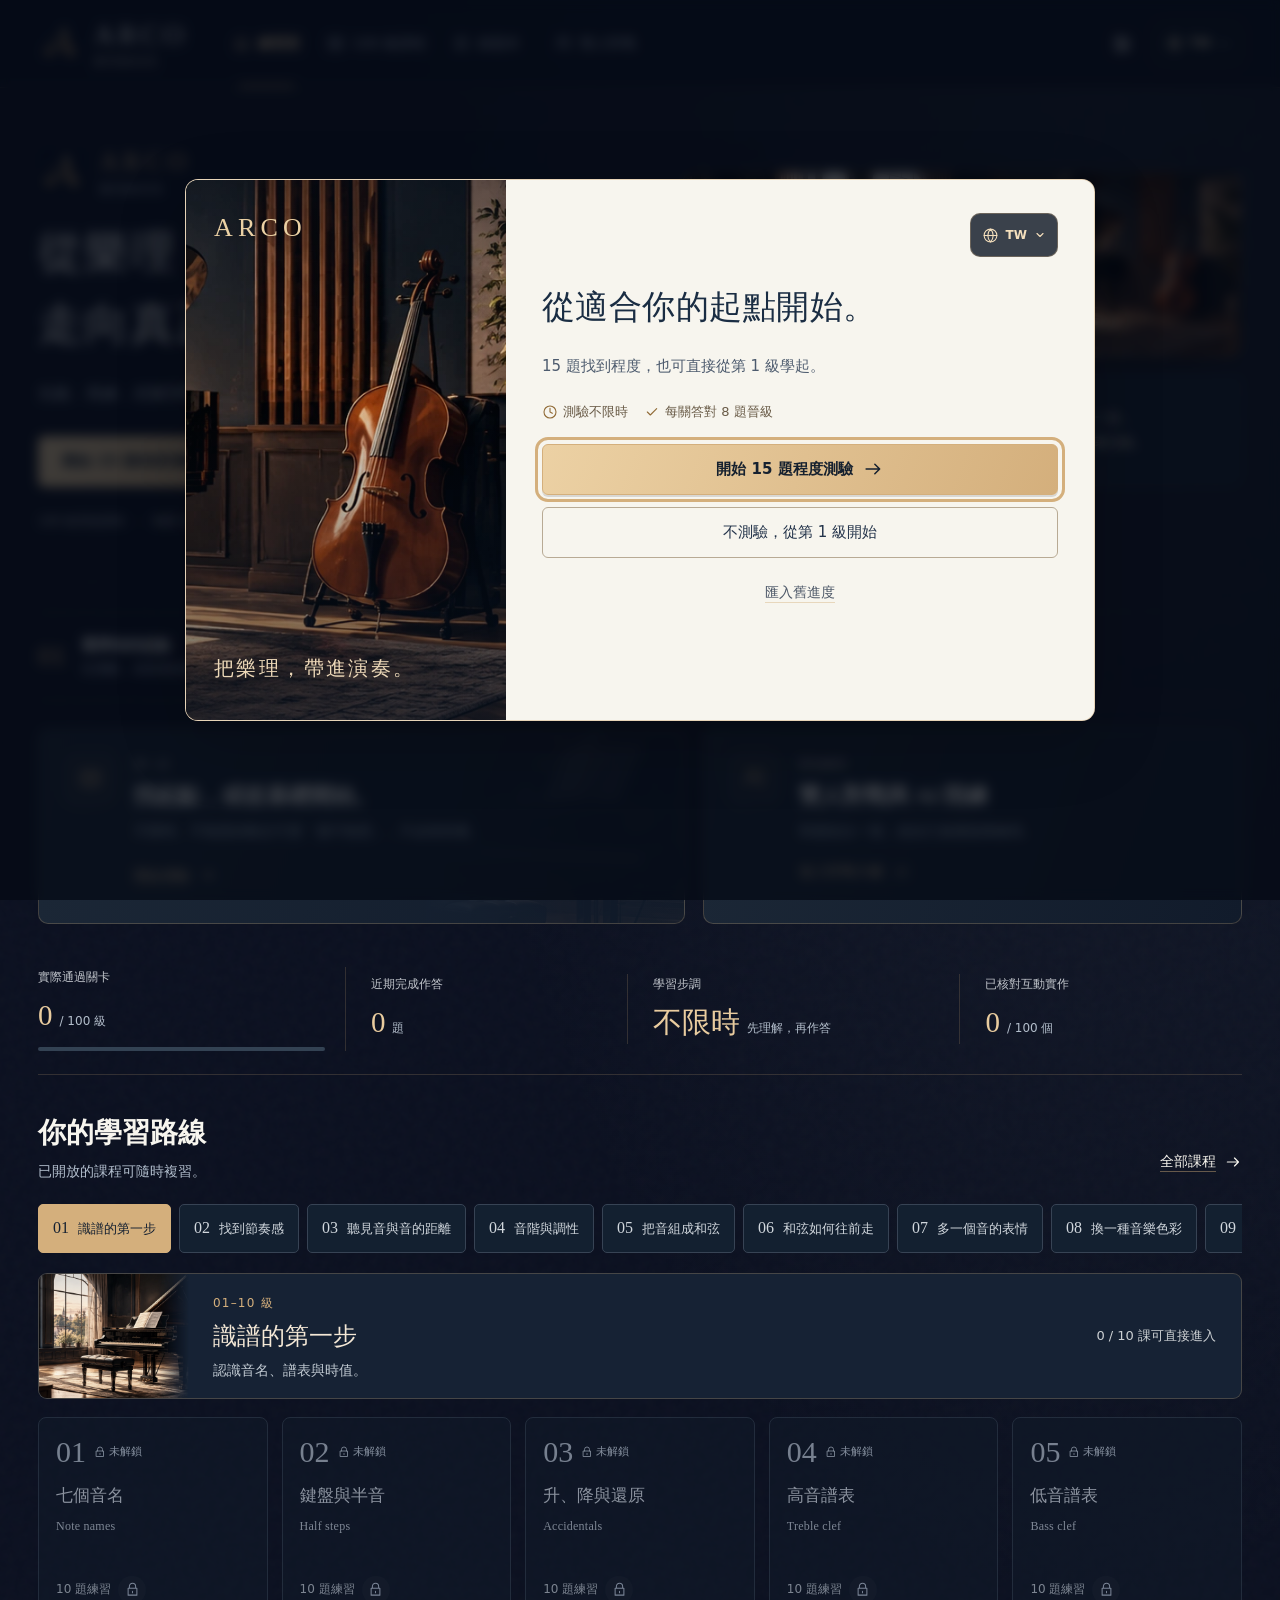
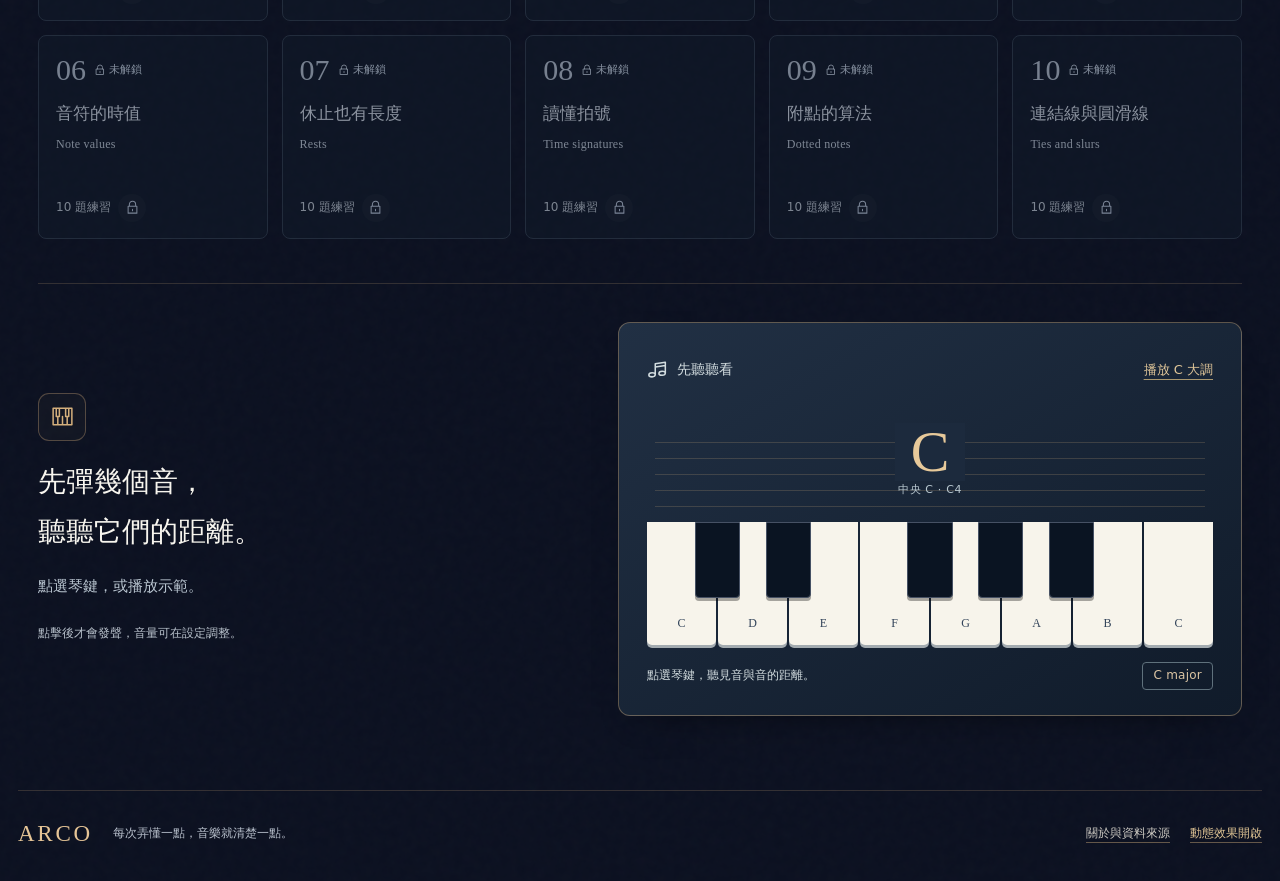
